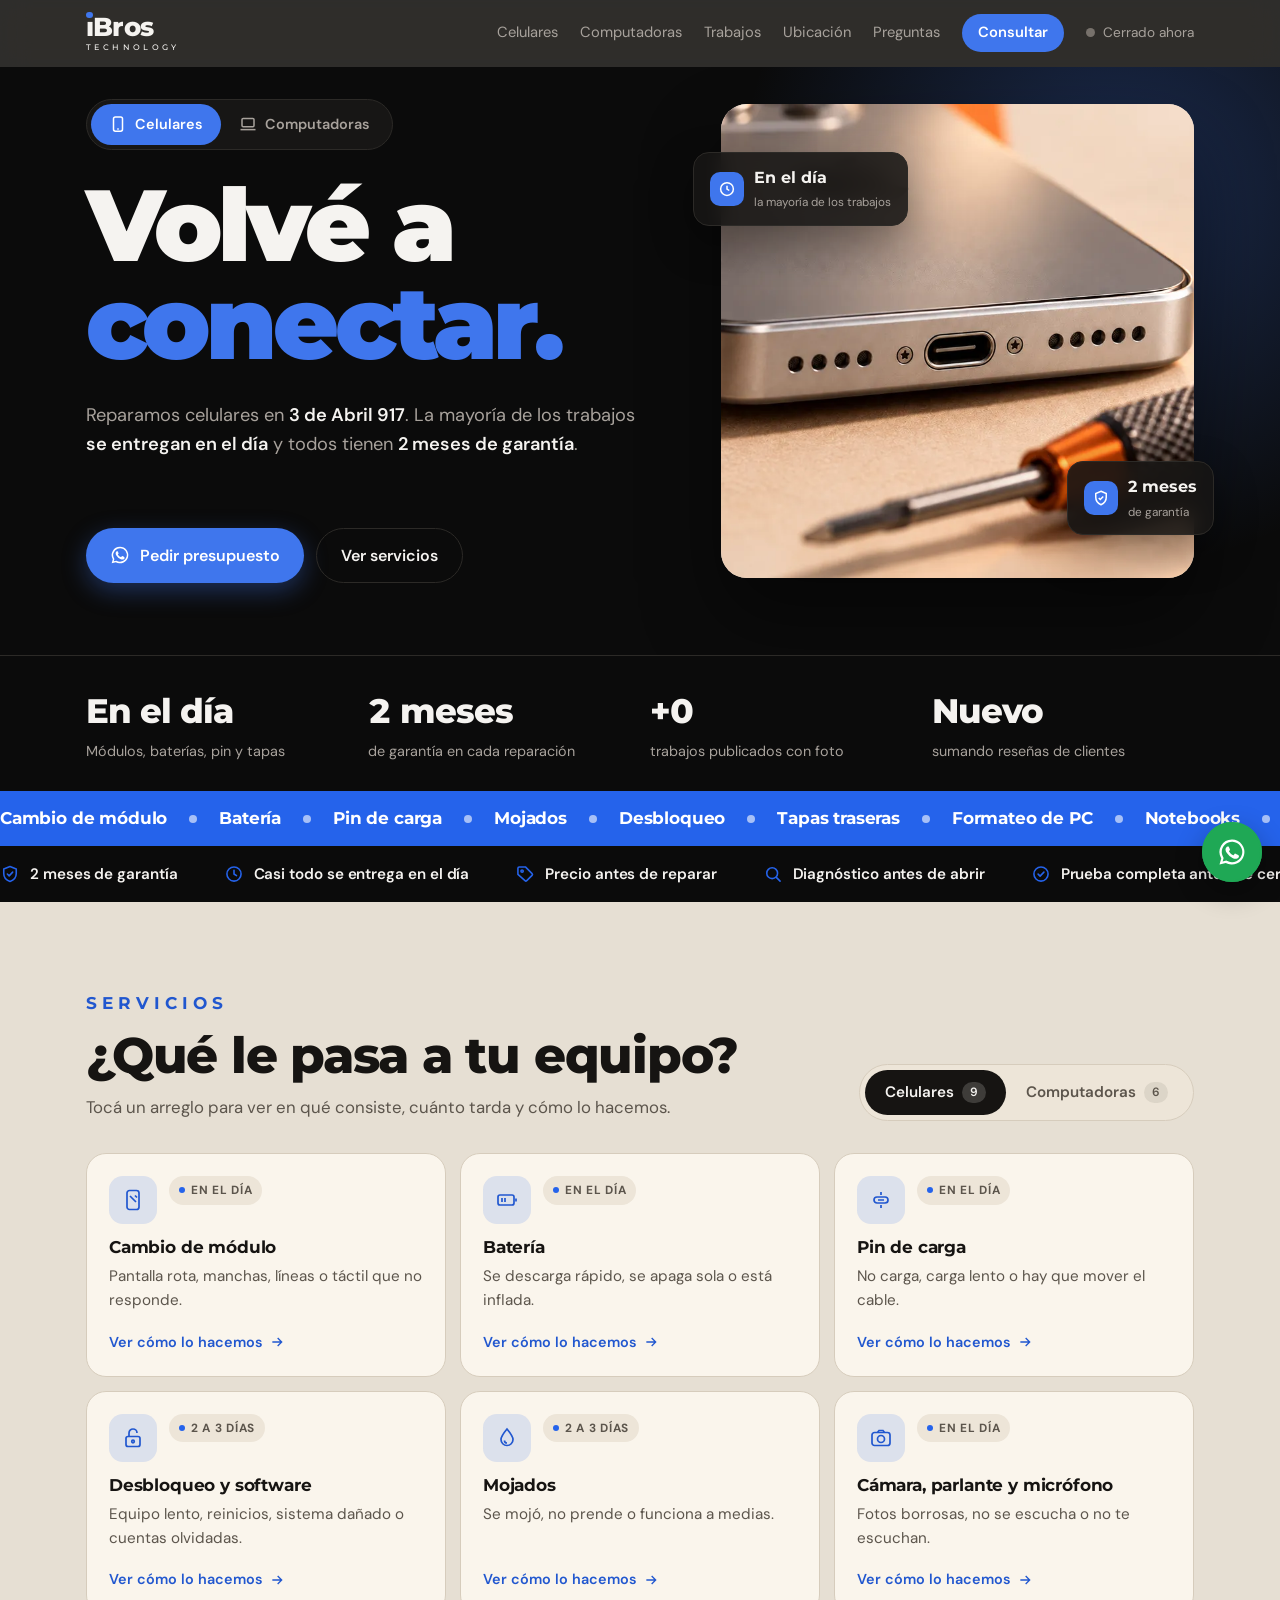
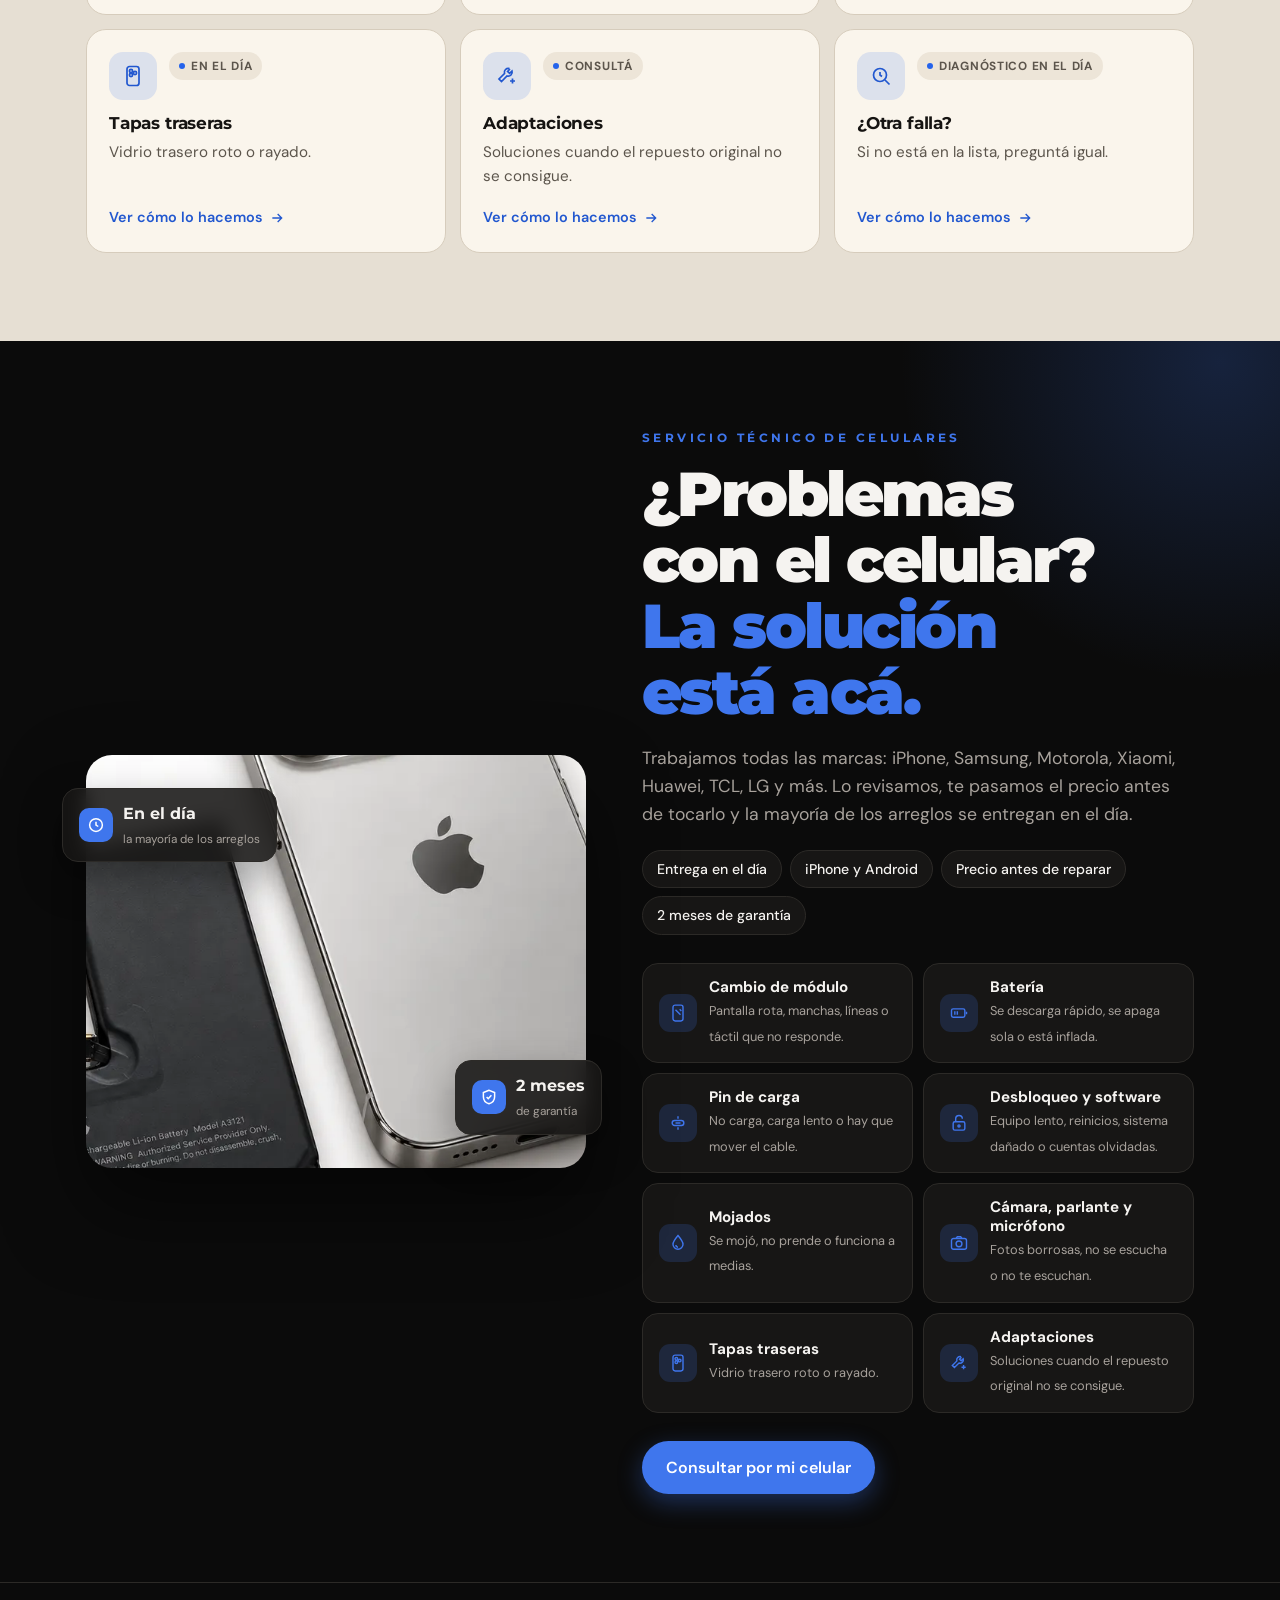
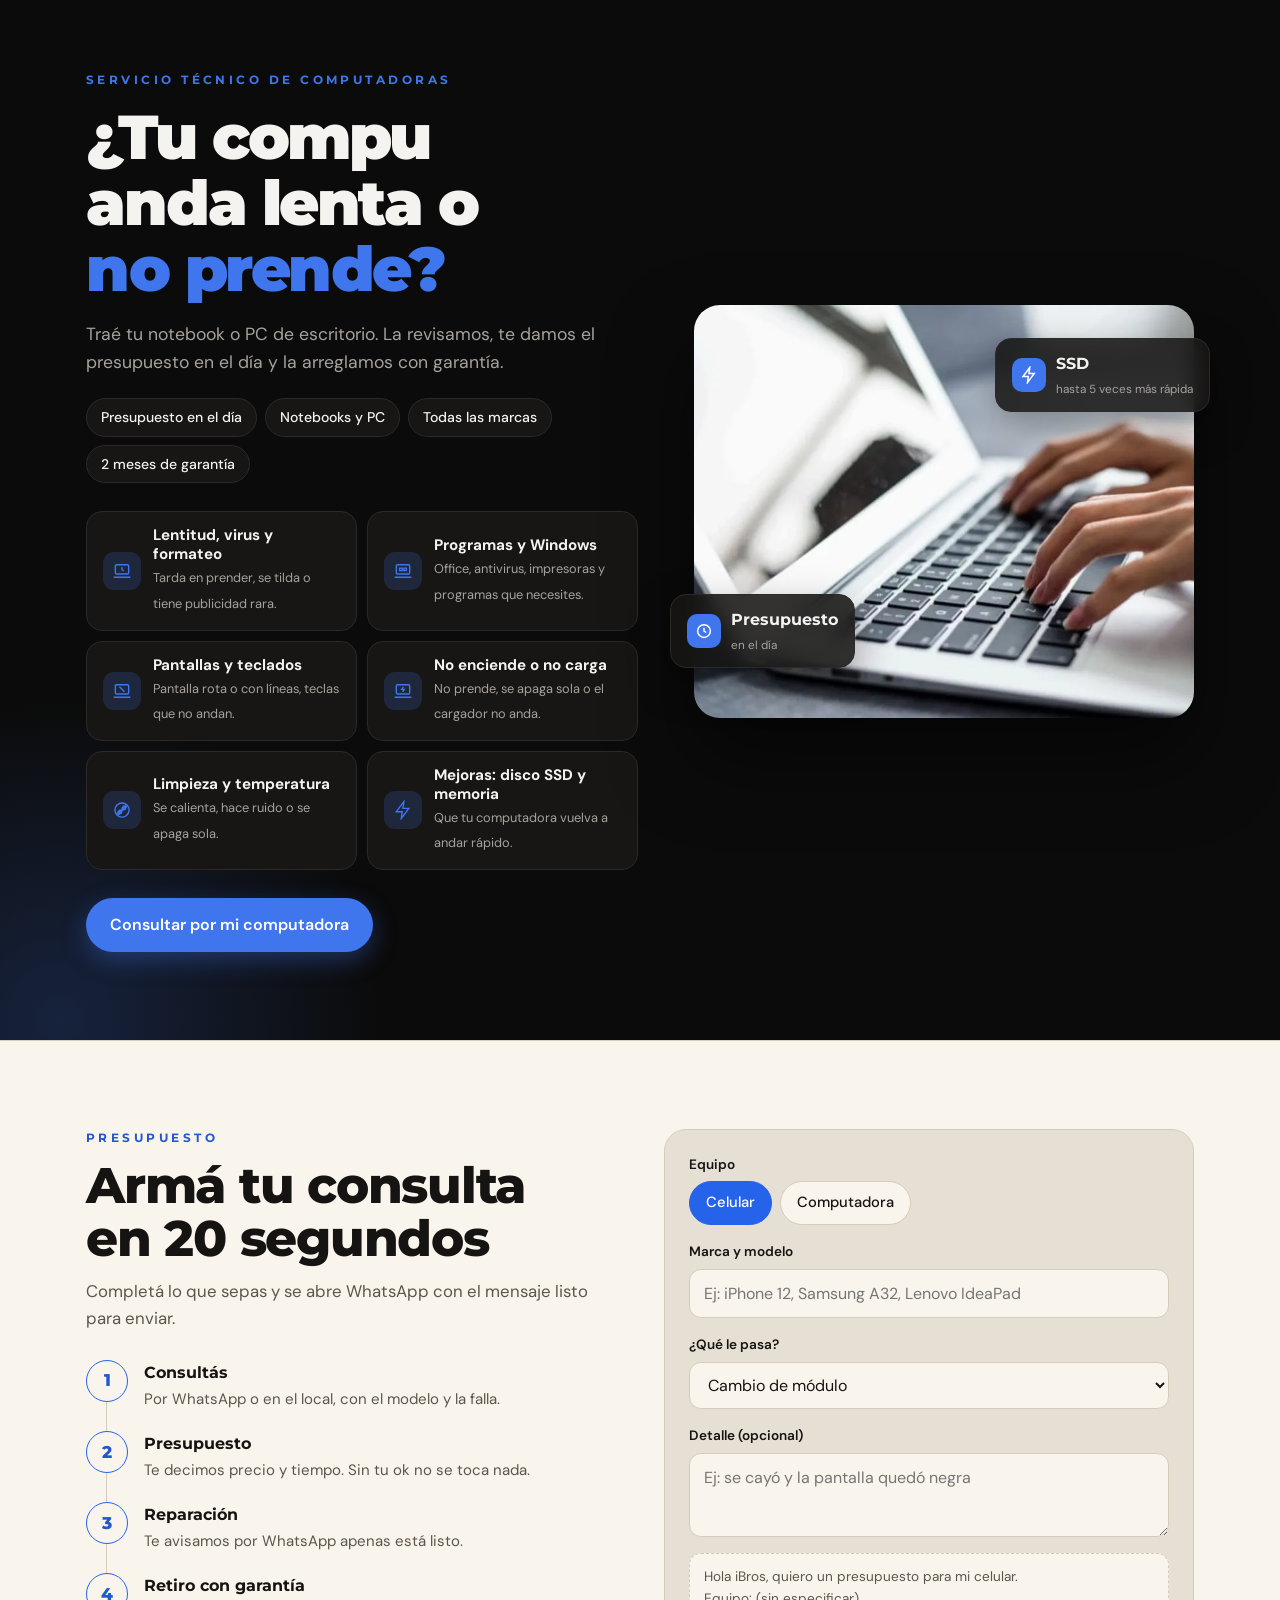
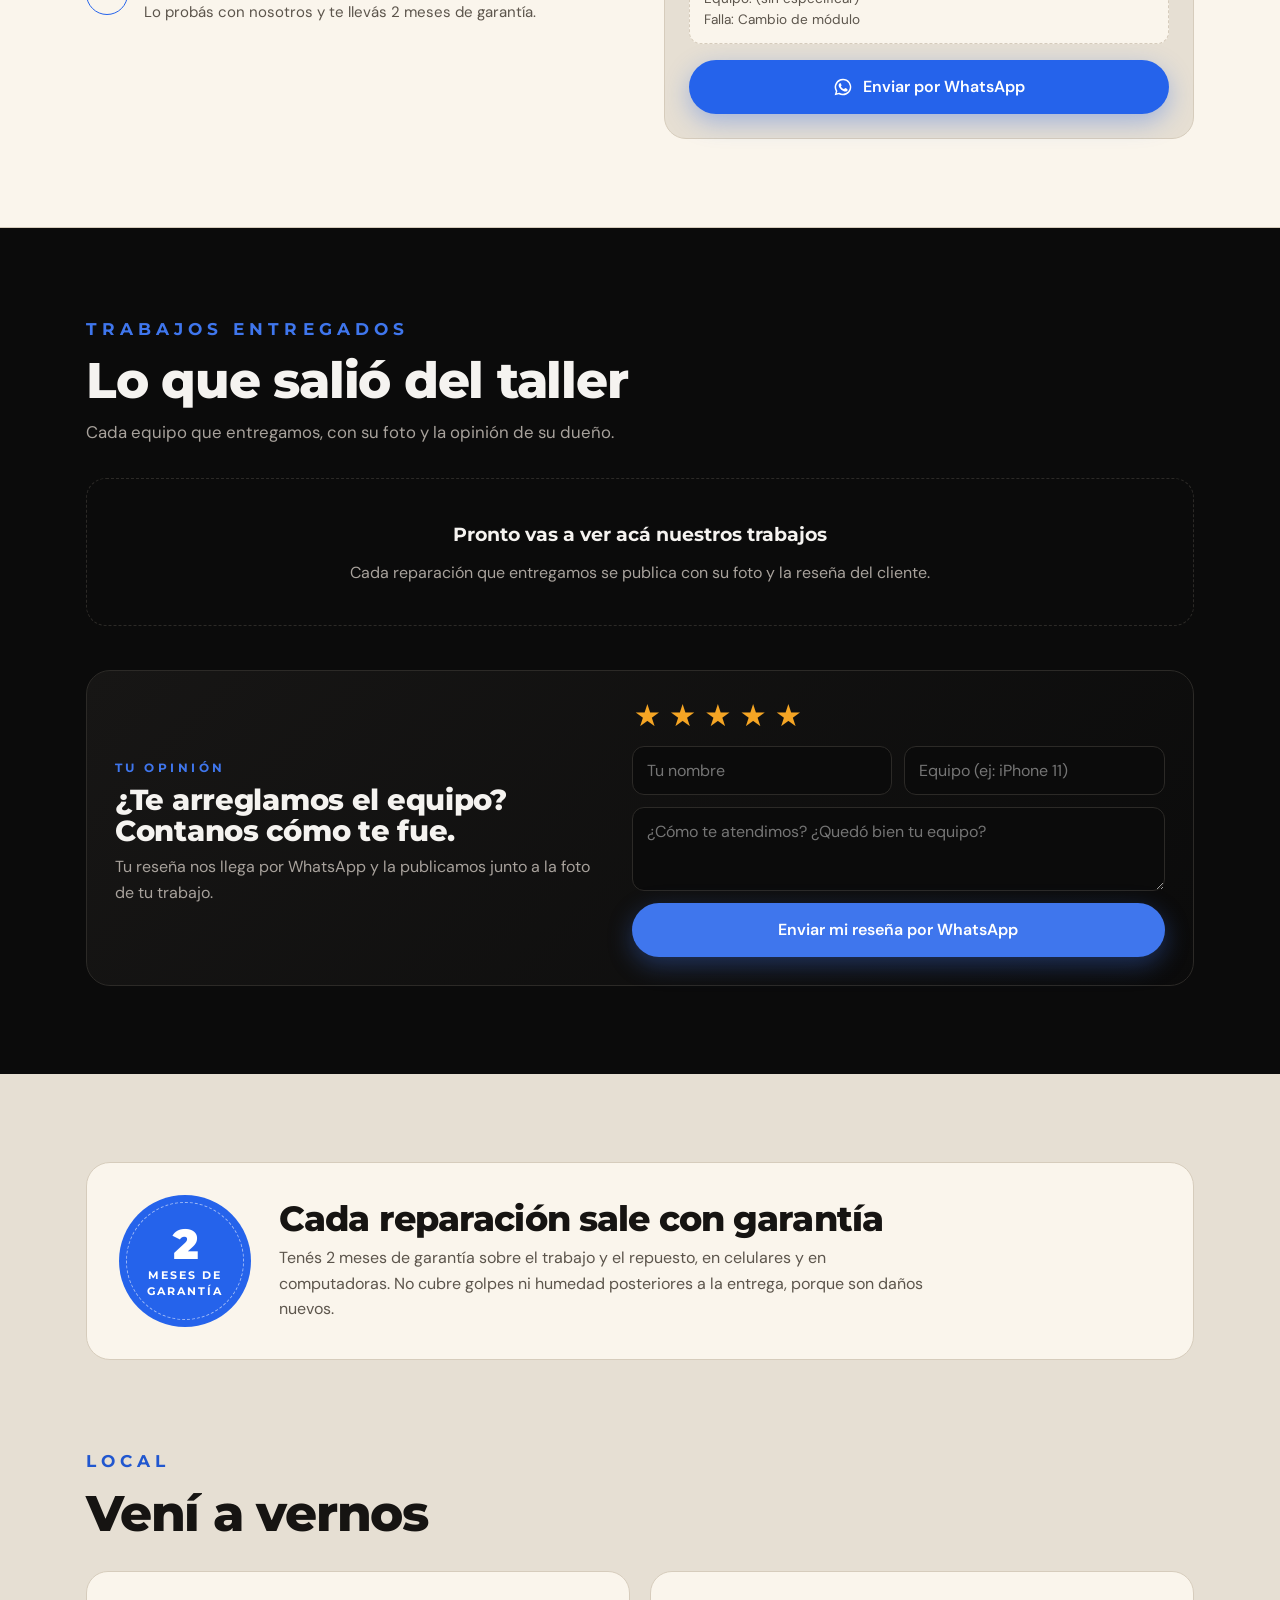
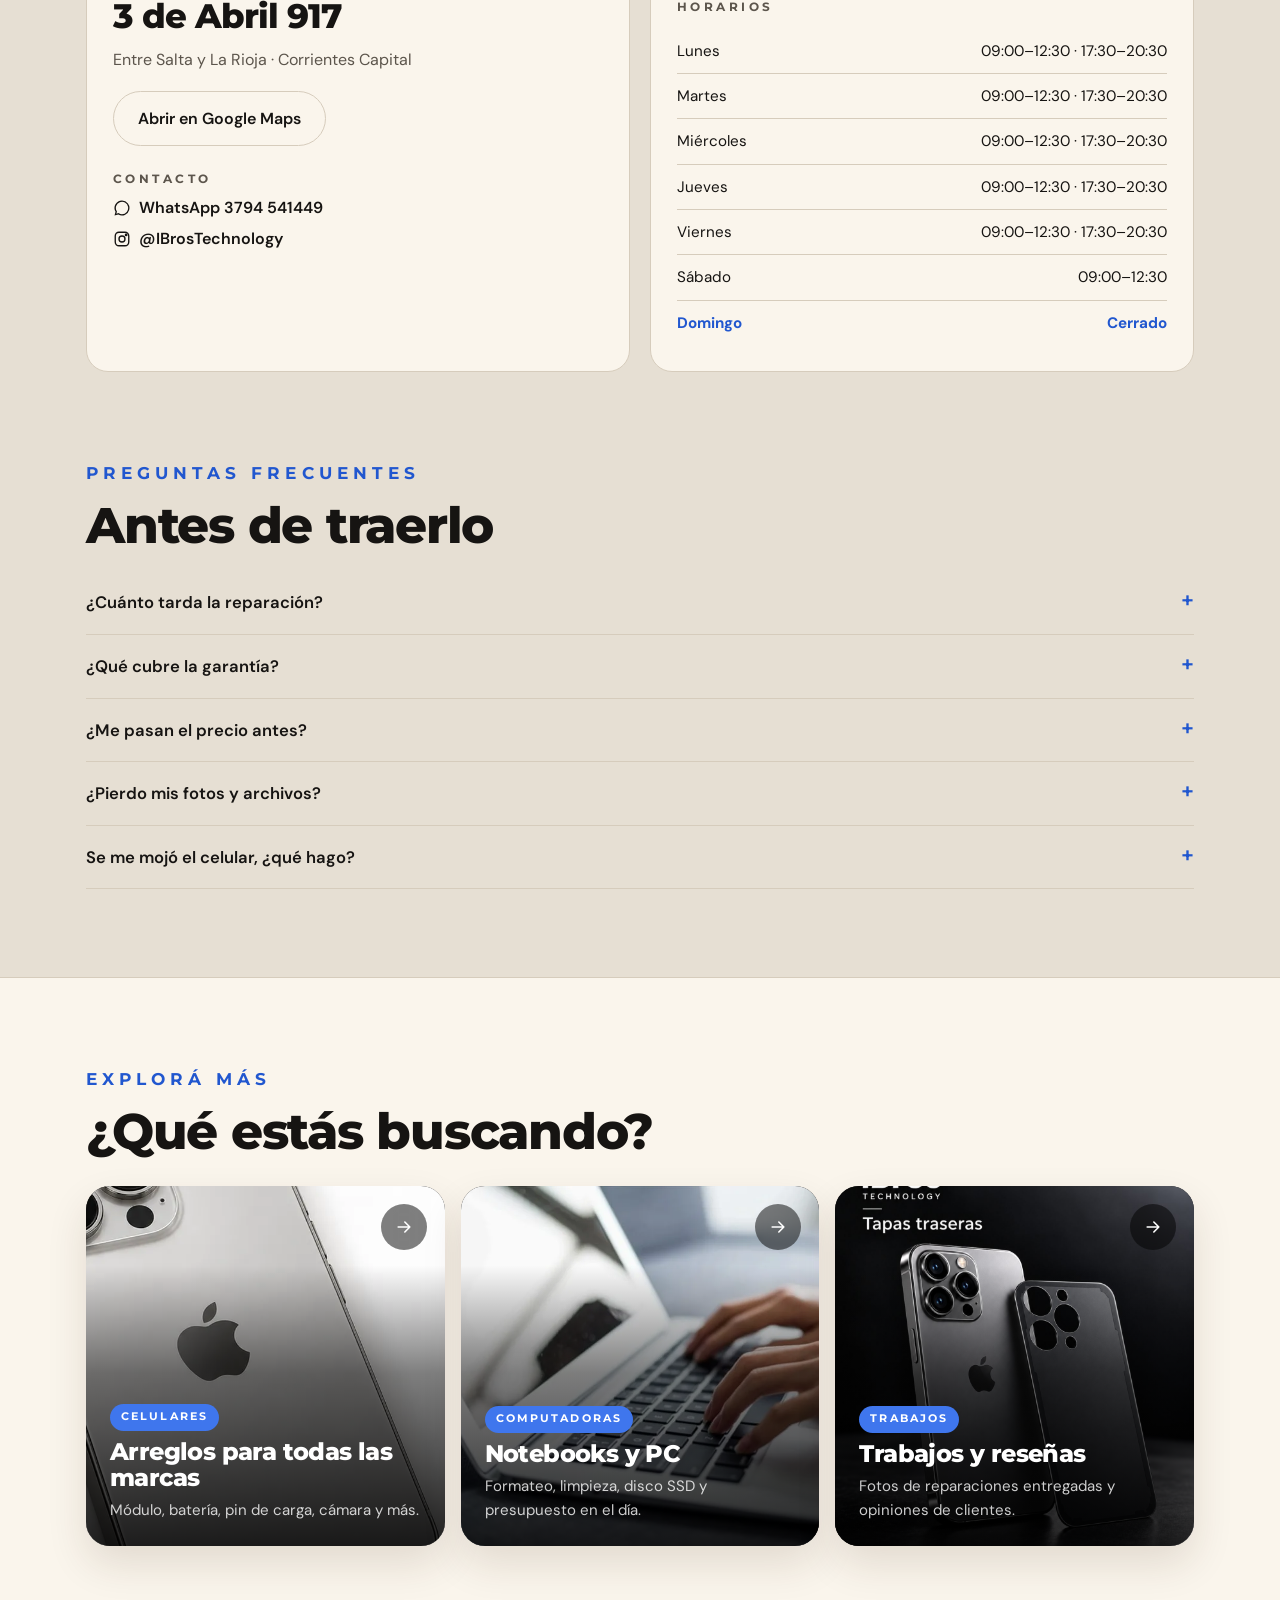
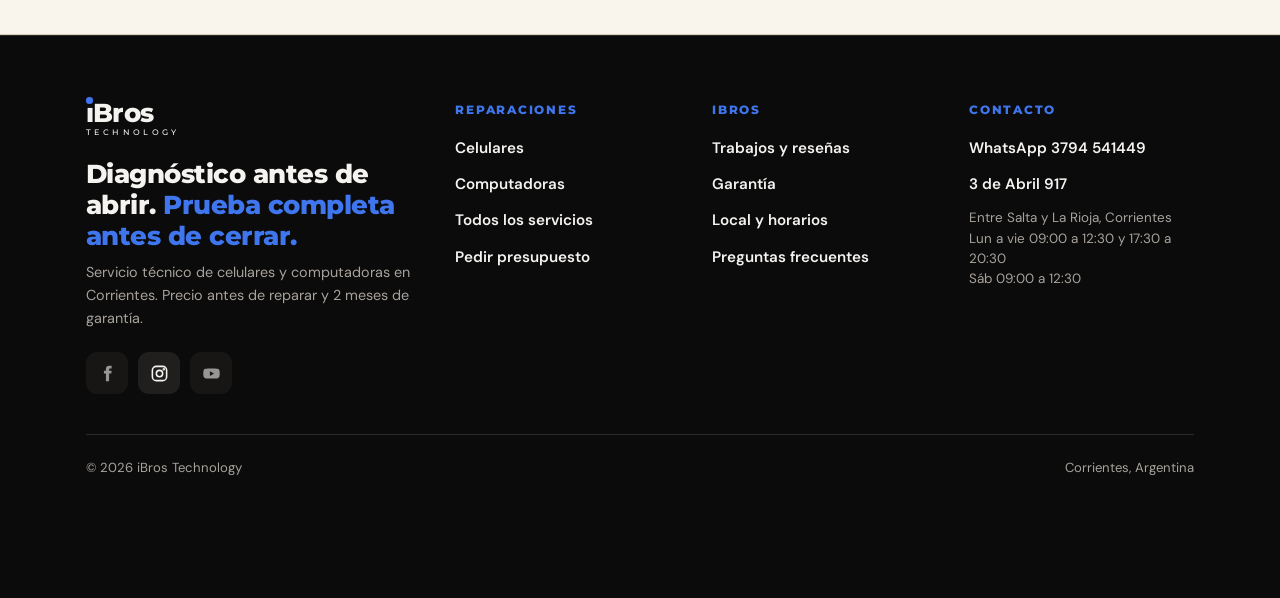
==== index.html @ 2afc8970 "Animaciones al hacer scroll: títulos palabra por palabra, fotos que se descubren y tarjetas en casca" ====
<!doctype html>
<html lang="es">
<head>
<meta charset="utf-8">
<meta name="color-scheme" content="only light">
<meta name="viewport" content="width=device-width, initial-scale=1, viewport-fit=cover">
<link rel="canonical" href="https://ibrostechnology.github.io/">
<link rel="icon" href="favicon.svg" type="image/svg+xml">
<meta property="og:type" content="website">
<meta property="og:locale" content="es_AR">
<meta property="og:title" content="iBros Technology · Servicio técnico en Corrientes">
<meta property="og:description" content="Celulares y computadoras. Reparaciones con 2 meses de garantía. 3 de Abril 917 · WhatsApp 3794 541449.">
<meta property="og:image" content="https://ibrostechnology.github.io/img/og.jpg">
<meta property="og:url" content="https://ibrostechnology.github.io/">
<meta name="twitter:card" content="summary_large_image">
<title>iBros Technology</title>
<script>(function(d){if(window.IntersectionObserver&&window.MutationObserver&&matchMedia("(prefers-reduced-motion: no-preference)").matches){d.classList.add("mv-on");setTimeout(function(){if(!window.__mvOk)d.classList.remove("mv-on")},2500)}})(document.documentElement)</script>
<meta name="description" content="iBros Technology: servicio técnico de celulares y computadoras en Corrientes. Módulos, baterías, pin de carga, mojados, formateo y más, con 2 meses de garantía.">
<meta name="theme-color" content="#0b0b0b">
<link rel="preconnect" href="https://fonts.googleapis.com">
<link rel="preconnect" href="https://fonts.gstatic.com" crossorigin>
<link rel="stylesheet" href="https://fonts.googleapis.com/css2?family=Montserrat:wght@500;600;700;800;900&family=DM+Sans:opsz,wght@9..40,400;9..40,500;9..40,600&display=swap">
<link rel="stylesheet" href="apariencia.css">
<style>
/* Layout: bandas negras de marca alternadas con secciones crema; servicios como botones que abren su ficha con el procedimiento, sección propia para computadoras, carrusel de trabajos con reseñas y WhatsApp siempre a mano */
:root{
  --bg:#e6dfd3; --surface:#faf5ec; --surface-2:#ede5d8; --ink:#161412; --muted:#5c554c; --line:#d6ccbc; --glow:38%;
  --accent:#ee6a1c; --accent-text:#b9500f; --accent-ink:#ffffff; --sand:#e6dccf;
  --band:#0b0b0b; --band-2:#171615; --band-3:#211f1d; --band-ink:#f5f3f0; --band-muted:#a8a29c; --band-line:#2c2a27;
  --wa:#1fa855; --star:#f5a524;
  --display:"Montserrat", "Segoe UI", system-ui, sans-serif;
  --body:"DM Sans", "Segoe UI", system-ui, sans-serif;
  --ease:cubic-bezier(.2,.7,.2,1);
}
:root[data-theme="dark"]{
  --bg:#121110; --surface:#1b1a18; --surface-2:#242220; --ink:#f1eeea; --muted:#aaa39c; --line:#302d2a; --glow:26%;
  --accent:#ff7a2e; --accent-text:#ff8f4d; --accent-ink:#1a0c02; --sand:#2a231c;
  --band:#070707; --band-2:#151413; --band-3:#1f1d1b; --band-line:#272523; color-scheme:dark}

*{box-sizing:border-box}
[hidden]{display:none!important}
html{scroll-behavior:smooth;scroll-padding-top:80px}
@media (max-width:900px){html{scroll-padding-top:118px}}
body{margin:0;background:var(--bg);color:var(--ink);font-family:var(--body);font-size:16px;line-height:1.6;overflow-x:hidden}
.wrap{max-width:1140px;margin:0 auto;padding-left:max(16px,env(safe-area-inset-left,0px));padding-right:max(16px,env(safe-area-inset-right,0px))}
h1,h2,h3{font-family:var(--display);text-wrap:balance;margin:0;line-height:1.06;letter-spacing:-.025em}
h2{font-size:clamp(1.9rem,4.4vw,3.1rem);font-weight:800}
h3{font-size:1.08rem;font-weight:700;letter-spacing:-.01em}
p{margin:0}
a{color:inherit}
img{display:block}
button{font:inherit;color:inherit}
:focus-visible{outline:3px solid var(--accent);outline-offset:3px}
.eyebrow{font-family:var(--display);font-weight:700;font-size:.72rem;letter-spacing:.3em;text-transform:uppercase;color:var(--muted)}
.eyebrow.or{color:var(--accent-text)}
.band .eyebrow.or{color:var(--accent)}

/* Barra de progreso */
.progress{position:fixed;left:0;right:0;top:0;height:3px;z-index:40;transform-origin:0 50%;transform:scaleX(0);background:var(--accent)}

/* Logo */
.logo{display:inline-flex;flex-direction:column;text-decoration:none;color:inherit;line-height:1}
.logo .w{font-family:var(--display);font-weight:800;font-size:1.6rem;letter-spacing:-.03em}
.logo .w i{font-style:normal;position:relative}
.logo .w i::before{content:"";position:absolute;left:50%;top:.02em;width:.26em;height:.26em;margin-left:-.13em;border-radius:50%;background:var(--accent)}
.logo .t{font-family:var(--display);font-weight:500;font-size:.48rem;letter-spacing:.44em;margin-top:4px}

/* Botones */
.btn{display:inline-flex;align-items:center;justify-content:center;gap:10px;padding:14px 24px;border-radius:999px;font-weight:600;text-decoration:none;font-size:1rem;border:0;cursor:pointer;font-family:var(--body);transition:translate .25s var(--ease),box-shadow .25s var(--ease),background .25s,border-color .25s,color .25s}
.btn svg{width:20px;height:20px;flex:none}
.btn-or{background:var(--accent);color:var(--accent-ink);box-shadow:0 8px 24px color-mix(in srgb,var(--accent) 35%,transparent)}
.btn-or:hover{translate:0 -2px;box-shadow:0 12px 30px color-mix(in srgb,var(--accent) 50%,transparent)}
.btn-ghost{border:1.5px solid var(--band-line);color:var(--band-ink)}
.btn-ghost:hover{border-color:var(--band-ink)}
.btn-line{border:1.5px solid var(--line);color:var(--ink);background:var(--surface)}
.btn-line:hover{border-color:var(--ink)}

/* Foco de luz que sigue al puntero */
.spot{position:relative;isolation:isolate}
.spot::before{content:"";position:absolute;inset:0;border-radius:inherit;z-index:-1;pointer-events:none;opacity:0;transition:opacity .3s;
  background:radial-gradient(360px circle at var(--x,50%) var(--y,50%),color-mix(in srgb,var(--accent) var(--glow),transparent),color-mix(in srgb,var(--accent) 6%,transparent) 55%,transparent 75%)}
.spot::after{content:"";position:absolute;inset:0;border-radius:inherit;padding:1.5px;pointer-events:none;opacity:0;transition:opacity .3s;
  background:radial-gradient(220px circle at var(--x,50%) var(--y,50%),var(--accent),transparent 70%);
  -webkit-mask:linear-gradient(#000 0 0) content-box,linear-gradient(#000 0 0);-webkit-mask-composite:xor;mask:linear-gradient(#000 0 0) content-box exclude,linear-gradient(#000 0 0)}
.spot:hover::before,.spot:hover::after,.spot.touch::before,.spot.touch::after{opacity:1}

/* Barra superior */
.bar{position:sticky;top:0;z-index:30;background:color-mix(in srgb,var(--band) 84%,transparent);backdrop-filter:blur(14px) saturate(1.4);-webkit-backdrop-filter:blur(14px) saturate(1.4);color:var(--band-ink);border-bottom:1px solid transparent;transition:border-color .3s;padding-top:env(safe-area-inset-top,0px)}
.bar.scrolled{border-bottom-color:var(--band-line)}
.bar .wrap{display:flex;align-items:center;justify-content:space-between;gap:16px;padding-block:14px}
.bar .wrap>.status{margin-left:6px}
.bar nav{display:flex;align-items:center;gap:22px;font-size:.92rem;margin-left:auto}
.bar nav a{text-decoration:none;color:var(--band-muted);transition:color .2s}
.bar nav a:hover,.bar nav a.on{color:var(--band-ink)}
.bar nav a.cta{display:inline-flex;align-items:center;padding:7px 16px;border-radius:99px;background:var(--accent);color:var(--accent-ink);font-weight:600;transition:filter .2s}
.bar nav a.cta:hover{color:var(--accent-ink);filter:brightness(1.08)}
.status{display:inline-flex;align-items:center;gap:8px;font-size:.85rem;color:var(--band-muted);white-space:nowrap}
.dot{width:9px;height:9px;border-radius:50%;background:#77716b;position:relative}
.dot.on{background:var(--wa)}
.dot.on::after{content:"";position:absolute;inset:-4px;border-radius:50%;border:2px solid var(--wa);animation:ping 2s var(--ease) infinite}
@keyframes ping{from{transform:scale(.6);opacity:.9}to{transform:scale(1.8);opacity:0}}

/* Inicio */
.band{background:var(--band);color:var(--band-ink)}
.band .eyebrow{color:var(--band-muted)}
.hero{position:relative;overflow:hidden}
.hero::before{content:"";position:absolute;width:760px;height:760px;right:-220px;top:-260px;border-radius:50%;background:radial-gradient(closest-side,color-mix(in srgb,var(--accent) 30%,transparent),transparent);pointer-events:none;transition:transform 1.2s var(--ease)}
.hero[data-mode="pc"]::before{transform:translate(-140px,120px)}
.hero .wrap{position:relative;display:grid;grid-template-columns:1.1fr .9fr;gap:56px;align-items:center;padding-block:32px 72px}
.switch{display:inline-flex;position:relative;padding:4px;border-radius:999px;background:var(--band-2);border:1px solid var(--band-line)}
.switch button{position:relative;z-index:1;border:0;background:none;cursor:pointer;padding:9px 18px;border-radius:999px;font-weight:600;font-size:.9rem;color:var(--band-muted);display:inline-flex;align-items:center;gap:8px;transition:color .3s}
.switch button svg{width:18px;height:18px}
.switch button[aria-pressed="true"]{color:var(--accent-ink)}
.switch .knob{position:absolute;top:4px;bottom:4px;left:4px;border-radius:999px;background:var(--accent);transition:left .45s var(--ease),width .45s var(--ease)}
.hero h1{font-size:clamp(3rem,8.2vw,6.3rem);font-weight:900;letter-spacing:-.045em;margin-top:26px;line-height:.98;min-height:2em}
.hero h1 .ln{display:block}
.hero h1 .ln:last-child{color:var(--accent)}
.hero .lead{margin-top:24px;font-size:1.14rem;color:var(--band-muted);max-width:44ch;min-height:5.4em}
.hero .lead b{color:var(--band-ink);font-weight:600}
.swap{transition:opacity .35s var(--ease),translate .35s var(--ease)}
.swap.out{opacity:0;translate:0 10px}
.ctas{display:flex;flex-wrap:wrap;gap:12px;margin-top:28px}
.visual{position:relative;perspective:1000px}
.visual .frame{position:relative;border-radius:26px;overflow:hidden;aspect-ratio:1/1;max-width:100%;background:var(--sand);transform:rotateX(var(--rx,0deg)) rotateY(var(--ry,0deg));transition:transform .5s var(--ease);box-shadow:0 40px 80px rgba(0,0,0,.45)}
.visual .frame img{position:absolute;inset:0;width:100%;height:100%;object-fit:cover;transition:opacity .7s var(--ease),scale 1.2s var(--ease)}
.visual .frame img.off{opacity:0;scale:1.06}
.pill{position:absolute;display:flex;align-items:center;gap:10px;padding:12px 16px;border-radius:16px;background:color-mix(in srgb,var(--band-2) 88%,transparent);backdrop-filter:blur(10px);-webkit-backdrop-filter:blur(10px);border:1px solid var(--band-line);color:var(--band-ink);font-size:.88rem;box-shadow:0 16px 40px rgba(0,0,0,.35);animation:float 6s ease-in-out infinite}
.pill b{display:block;font-family:var(--display);font-size:1rem}
.pill small{color:var(--band-muted)}
.pill .ic{width:34px;height:34px;border-radius:10px;display:grid;place-items:center;background:var(--accent);color:var(--accent-ink);flex:none}
.pill .ic svg{width:18px;height:18px}
.pill.p1{left:-28px;top:10%}
.pill.p2{right:-20px;bottom:9%;animation-delay:-3s}
@keyframes float{0%,100%{translate:0 0}50%{translate:0 -10px}}

.facts{border-top:1px solid var(--band-line)}
.facts .wrap{display:grid;grid-template-columns:repeat(4,minmax(0,1fr));gap:20px;padding-block:28px}
.fact{display:flex;flex-direction:column;gap:2px}
.fact b{font-family:var(--display);font-weight:800;font-size:clamp(1.5rem,3vw,2.1rem);letter-spacing:-.03em;font-variant-numeric:tabular-nums}
.fact span{color:var(--band-muted);font-size:.9rem}

@media (prefers-reduced-motion:no-preference){
  .ld{animation:rise .9s var(--ease) both;animation-delay:var(--d,0s)}
}
@keyframes rise{from{opacity:0;translate:0 26px}to{opacity:1;translate:0 0}}

/* Cinta */
.ticker{background:var(--accent);color:var(--accent-ink);overflow:hidden;white-space:nowrap;padding-block:14px;font-family:var(--display);font-weight:700;font-size:1.05rem;letter-spacing:-.01em}
.ticker .track{display:inline-flex;animation:slide 40s linear infinite}
.ticker span{display:inline-flex;align-items:center;gap:22px;padding-right:22px}
.ticker span::after{content:"";width:8px;height:8px;border-radius:50%;background:currentColor;opacity:.6}
.ticker:hover .track{animation-play-state:paused}
@keyframes slide{to{transform:translateX(-50%)}}

/* Franja de confianza (corre al revés que la cinta naranja) */
.trust{background:var(--band);color:var(--band-ink);overflow:hidden;white-space:nowrap}
.trust ul{list-style:none;margin:0;padding:16px 0;display:flex;width:max-content}
.trust.go ul{animation:slideBack var(--dur,50s) linear infinite}
.trust li{display:inline-flex;align-items:center;gap:10px;padding-right:46px;font-weight:600;font-size:.95rem;letter-spacing:-.005em}
.trust svg{width:20px;height:20px;flex:none;color:var(--accent)}
.trust:hover ul{animation-play-state:paused}
@keyframes slideBack{from{transform:translateX(-50%)}to{transform:none}}

/* Explorá más */
.xp{display:grid;grid-template-columns:repeat(3,minmax(0,1fr));gap:16px}
.xp-card{position:relative;isolation:isolate;overflow:hidden;display:flex;flex-direction:column;justify-content:flex-end;min-height:360px;padding:24px;border-radius:24px;background:var(--band);color:#fff;text-decoration:none;box-shadow:0 18px 40px rgba(60,30,5,.12);transition:translate .35s var(--ease),box-shadow .35s var(--ease)}
.xp-card img{position:absolute;inset:0;z-index:-2;width:100%;height:100%;object-fit:cover;transition:scale .8s var(--ease)}
.xp-card::before{content:"";position:absolute;inset:0;z-index:-1;background:linear-gradient(180deg,rgba(0,0,0,0) 22%,rgba(0,0,0,.5) 52%,rgba(0,0,0,.86) 100%)}
.xp-card:hover{translate:0 -4px;box-shadow:0 26px 56px rgba(60,30,5,.22)}
.xp-card:hover img{scale:1.06}
.xp-k{align-self:flex-start;padding:5px 11px;border-radius:99px;background:var(--accent);color:var(--accent-ink);font-family:var(--display);font-weight:700;font-size:.66rem;letter-spacing:.2em;text-transform:uppercase}
.xp-card b{font-family:var(--display);font-weight:800;font-size:1.5rem;letter-spacing:-.025em;line-height:1.1;margin-top:8px}
.xp-card p{color:rgba(255,255,255,.8);font-size:.94rem;margin-top:6px}
.xp-go{position:absolute;top:18px;right:18px;width:46px;height:46px;border-radius:50%;display:grid;place-items:center;background:rgba(0,0,0,.5);backdrop-filter:blur(8px);-webkit-backdrop-filter:blur(8px);color:#fff;transition:background .3s,rotate .35s var(--ease)}
.xp-go svg{width:20px;height:20px}
.xp-card:hover .xp-go{background:var(--accent);rotate:-45deg}

/* Movimiento al hacer scroll: lo prende el script "mv" (sin JS o con "reducir movimiento" todo se ve quieto) */
:root{--mv-ease:cubic-bezier(.16,1,.3,1)}
.reveal>:nth-child(2){--ri:1}.reveal>:nth-child(3){--ri:2}.reveal>:nth-child(4){--ri:3}.reveal>:nth-child(5){--ri:4}.reveal>:nth-child(6){--ri:5}.reveal>:nth-child(7){--ri:6}.reveal>:nth-child(8){--ri:7}.reveal>:nth-child(9){--ri:8}
.mv-on .reveal:not(.pcvis,.spot,.xp-card):not(.in)>:not(.mv-each),.mv-on .reveal:is(.spot,.xp-card):not(.in),.mv-on .mv-up:not(.in),.mv-on .pcvis.reveal:not(.in) .frame{opacity:0}
.mv-on .reveal:not(.pcvis,.spot,.xp-card).in>:not(.mv-each,.mv-words){animation:mvText 1s var(--mv-ease) backwards;animation-delay:calc(var(--rd,0s) + var(--ri,0) * 90ms)}
.mv-on .reveal:is(.spot,.xp-card).in,.mv-on .pcvis.reveal.in .frame{animation:mvCard 1.2s var(--mv-ease) var(--rd,0s) backwards}
.mv-on .mv-up.in{animation:mvRise 1s var(--mv-ease) var(--rd,0s) backwards}
/* Títulos: cada palabra sube desde atrás de una máscara */
.mv-on .mvm{display:inline-block;overflow:hidden;vertical-align:top;padding:.1em .05em .18em;margin:-.1em -.05em -.18em}
.mv-on .mvi{display:inline-block;transform-origin:0 100%}
.mv-on .mv-words:not(.in) .mvi{translate:0 118%}
.mv-on .mv-words.in .mvi{animation:mvWord 1.25s var(--mv-ease) backwards;animation-delay:calc(var(--rd,0s) + var(--ri,0) * 90ms + var(--wi,0) * 55ms)}
/* Fotos: se descubren de abajo hacia arriba y se acomodan; después acompañan el scroll */
.mv-on .pcvis .frame img{scale:1.1;translate:0 var(--py,0%)}
.mv-on .pcvis.reveal.in .frame img{animation:mvPhoto 1.6s var(--mv-ease) calc(var(--rd,0s) + .1s) backwards}
.mv-on .pcvis.reveal .pill{transition:opacity .9s var(--mv-ease),scale .9s var(--mv-ease);transition-delay:calc(var(--rd,0s) + .7s)}
.mv-on .pcvis.reveal .pill.p2{transition-delay:calc(var(--rd,0s) + .85s)}
.mv-on .pcvis.reveal:not(.in) .pill{opacity:0;scale:.82}
.mv-on .xp-card.reveal.in img{animation:mvZoom 1.8s var(--mv-ease) var(--rd,0s) backwards}
@keyframes mvText{from{opacity:0;translate:0 26px;filter:blur(6px)}}
@keyframes mvRise{from{opacity:0;translate:0 34px}}
@keyframes mvCard{from{opacity:0;translate:0 48px;scale:.97}}
@keyframes mvWord{from{translate:0 118%;rotate:6deg}}
@keyframes mvPhoto{from{clip-path:inset(100% 0 0 0);scale:1.35}to{clip-path:inset(0 0 0 0)}}
@keyframes mvZoom{from{scale:1.25}}

section{padding-block:88px}
.head{display:flex;flex-direction:column;gap:12px;max-width:62ch}
.head p{color:var(--muted);font-size:1.05rem}
.band .head p{color:var(--band-muted)}
.head-row{display:flex;flex-wrap:wrap;align-items:flex-end;justify-content:space-between;gap:20px;margin-bottom:32px}

/* Pestañas */
.tabs{display:inline-flex;position:relative;padding:5px;border-radius:999px;background:var(--surface-2);border:1px solid var(--line)}
.tabs button{position:relative;z-index:1;border:0;background:none;cursor:pointer;padding:10px 20px;border-radius:999px;font-weight:600;font-size:.95rem;color:var(--muted);display:inline-flex;align-items:center;gap:8px;transition:color .3s}
.tabs button small{font-size:.75rem;padding:1px 8px;border-radius:99px;background:color-mix(in srgb,var(--ink) 8%,transparent)}
.tabs button[aria-selected="true"]{color:var(--band-ink)}
.tabs button[aria-selected="true"] small{background:color-mix(in srgb,var(--band-ink) 18%,transparent)}
.tabs .knob{position:absolute;top:5px;bottom:5px;left:5px;border-radius:999px;background:var(--ink);transition:left .45s var(--ease),width .45s var(--ease)}

/* Servicios */
.svcs{display:grid;grid-template-columns:repeat(3,minmax(0,1fr));gap:14px}
.svc{text-align:left;cursor:pointer;background:var(--surface);border:1px solid var(--line);border-radius:20px;padding:22px;display:flex;flex-direction:column;gap:8px;transition:translate .35s var(--ease),box-shadow .35s var(--ease)}
.svc:hover{translate:0 -4px;box-shadow:0 22px 48px rgba(120,60,10,.16)}
.svc .top{display:flex;align-items:flex-start;justify-content:space-between;gap:12px}
.svc .ic{width:48px;height:48px;border-radius:14px;display:grid;place-items:center;background:color-mix(in srgb,var(--accent) 14%,transparent);color:var(--accent-text);transition:transform .35s var(--ease),background .35s,color .35s}
.svc .ic svg{width:24px;height:24px}
.svc:hover .ic{transform:rotate(-8deg) scale(1.06);background:var(--accent);color:var(--accent-ink)}
.time{display:inline-flex;align-items:center;gap:6px;font-size:.74rem;font-weight:700;letter-spacing:.06em;text-transform:uppercase;padding:5px 10px;border-radius:99px;background:var(--surface-2);color:var(--muted);white-space:nowrap}
.time::before{content:"";width:6px;height:6px;border-radius:50%;background:var(--accent)}
.svc h3{margin-top:6px}
.svc p{color:var(--muted);font-size:.95rem}
.svc .more{margin-top:auto;padding-top:10px;font-weight:600;font-size:.9rem;color:var(--accent-text);display:inline-flex;align-items:center;gap:6px}
.svc .more svg{width:16px;height:16px;transition:translate .3s var(--ease)}
.svc:hover .more svg{translate:4px 0}
.grid-in{animation:gridIn .5s var(--ease) both}
@keyframes gridIn{from{opacity:0;translate:0 14px}to{opacity:1;translate:0 0}}

/* Computadoras */
.pc{position:relative;overflow:hidden}
.pc::before{content:"";position:absolute;width:640px;height:640px;left:-260px;bottom:-300px;border-radius:50%;background:radial-gradient(closest-side,color-mix(in srgb,var(--accent) 22%,transparent),transparent);pointer-events:none}
.pc .wrap{position:relative;display:grid;grid-template-columns:1.05fr .95fr;gap:56px;align-items:center}
.pc h2{font-size:clamp(2.2rem,5.4vw,3.9rem);font-weight:900;letter-spacing:-.04em}
.pc h2 em{font-style:normal;color:var(--accent)}
.badges{display:flex;flex-wrap:wrap;gap:8px;margin-top:22px}
.badges span{padding:7px 14px;border-radius:99px;border:1px solid var(--band-line);background:var(--band-2);font-size:.88rem;font-weight:500}
.pclist{display:grid;grid-template-columns:1fr 1fr;gap:10px;margin-top:28px}
.pcbtn{display:flex;align-items:center;gap:12px;text-align:left;cursor:pointer;padding:14px 16px;border-radius:16px;border:1px solid var(--band-line);background:var(--band-2);color:var(--band-ink);transition:translate .3s var(--ease)}
.pcbtn:hover{translate:0 -3px}
.pcbtn .ic{width:38px;height:38px;border-radius:11px;flex:none;display:grid;place-items:center;background:color-mix(in srgb,var(--accent) 18%,transparent);color:var(--accent)}
.pcbtn .ic svg{width:20px;height:20px}
.pcbtn b{display:block;font-size:.95rem;line-height:1.25}
.pcbtn small{color:var(--band-muted);font-size:.8rem}
.pcvis{position:relative}
.pcvis .frame{border-radius:26px;overflow:hidden;aspect-ratio:4/3.3;max-width:100%;background:var(--band-2);box-shadow:0 40px 80px rgba(0,0,0,.5)}
.pcvis .frame img{width:100%;height:100%;object-fit:cover}
.pcvis .pill.p1{left:-24px;top:auto;bottom:12%}
.pcvis .pill.p2{right:-16px;top:8%;bottom:auto}
.cel .wrap{grid-template-columns:.95fr 1.05fr}
.cel .pcvis{order:-1}
.cel .pcvis .pill.p1{top:8%;bottom:auto}
.cel .pcvis .pill.p2{top:auto;bottom:8%}
.cel::before{left:auto;right:-260px;bottom:auto;top:-300px}
.cel+.pc{border-top:1px solid var(--band-line)}

/* Trabajos */
.rating{display:flex;align-items:center;gap:14px;padding:14px 18px;border-radius:16px;background:var(--band-2);border:1px solid var(--band-line)}
.rating b{font-family:var(--display);font-weight:800;font-size:2rem;letter-spacing:-.03em;line-height:1}
.rating small{display:block;color:var(--band-muted);font-size:.82rem}
.stars{color:var(--star);letter-spacing:2px;font-size:1rem}
.stars .off{color:var(--band-line)}
.filters{display:flex;gap:8px;overflow-x:auto;padding-bottom:6px;margin-bottom:22px;scrollbar-width:none}
.filters::-webkit-scrollbar{display:none}
.filters button{flex:none;border:1.5px solid var(--band-line);background:transparent;color:var(--band-muted);border-radius:999px;padding:8px 16px;cursor:pointer;font-weight:500;font-size:.9rem;transition:all .2s}
.filters button:hover{color:var(--band-ink);border-color:var(--band-muted)}
.filters button[aria-pressed="true"]{background:var(--band-ink);color:var(--band);border-color:var(--band-ink)}
.rail{display:grid;grid-auto-flow:column;grid-auto-columns:minmax(280px,340px);gap:16px;overflow-x:auto;scroll-snap-type:x mandatory;padding-bottom:14px;scrollbar-width:thin;scrollbar-color:var(--band-line) transparent}
.job{scroll-snap-align:start;background:var(--band-2);border:1px solid var(--band-line);border-radius:20px;overflow:hidden;display:flex;flex-direction:column;transition:translate .35s var(--ease)}
.job:hover{translate:0 -4px}
.job-img{position:relative;display:block;width:100%;aspect-ratio:4/3;border:0;padding:0;cursor:zoom-in;background:var(--band);overflow:hidden}
.job-img img{width:100%;height:100%;object-fit:cover;transition:scale .6s var(--ease)}
.job:hover .job-img img{scale:1.05}
.job-img .n{position:absolute;right:10px;bottom:10px;background:rgba(0,0,0,.6);color:#fff;font-size:.75rem;padding:3px 9px;border-radius:99px}
.job-img .ex{position:absolute;left:10px;top:10px;background:var(--star);color:#1d1400;font-size:.7rem;font-weight:700;letter-spacing:.08em;text-transform:uppercase;padding:3px 9px;border-radius:99px}
.job-body{padding:18px;display:flex;flex-direction:column;gap:8px;flex:1}
.job-meta{display:flex;align-items:center;justify-content:space-between;gap:10px;font-size:.8rem;color:var(--band-muted)}
.chip{display:inline-block;padding:3px 10px;border-radius:99px;background:color-mix(in srgb,var(--accent) 18%,transparent);color:var(--accent);font-weight:600;font-size:.76rem}
.job-desc{color:var(--band-muted);font-size:.93rem}
.job blockquote{margin:auto 0 0;padding-top:12px;border-top:1px dashed var(--band-line);font-size:.95rem}
.job blockquote p::before{content:"“"}
.job blockquote p::after{content:"”"}
.job blockquote footer{margin-top:6px;display:flex;align-items:center;gap:8px;font-size:.82rem;color:var(--band-muted)}
.empty{border:1.5px dashed var(--band-line);border-radius:20px;padding:40px 24px;text-align:center;color:var(--band-muted);display:flex;flex-direction:column;align-items:center;gap:10px}
.empty b{color:var(--band-ink);font-family:var(--display);font-size:1.2rem}
.rail-row{display:flex;align-items:center;justify-content:space-between;gap:16px;margin-top:14px}
.rail-nav{display:flex;gap:8px}
.rail-nav button{width:44px;height:44px;border-radius:50%;border:1.5px solid var(--band-line);background:transparent;cursor:pointer;display:grid;place-items:center;transition:border-color .2s}
.rail-nav button:hover{border-color:var(--band-ink)}
.rail-nav svg{width:18px;height:18px}
.review{margin-top:44px;display:grid;grid-template-columns:1fr 1.1fr;gap:32px;align-items:center;padding:28px;border-radius:24px;background:linear-gradient(135deg,var(--band-2),var(--band));border:1px solid var(--band-line)}
.review h3{font-size:clamp(1.3rem,2.6vw,1.8rem);font-weight:800}
.review p{color:var(--band-muted);margin-top:8px}
.rv-form{display:flex;flex-direction:column;gap:12px}
.rv-stars{display:flex;gap:4px}
.rv-stars button{border:0;background:none;cursor:pointer;font-size:1.9rem;line-height:1;color:var(--band-line);padding:2px;transition:scale .15s,color .15s}
.rv-stars button.on{color:var(--star)}
.rv-stars button:hover{scale:1.15}
.band input[type=text],.band textarea{background:var(--band);border-color:var(--band-line);color:var(--band-ink)}

/* Formularios */
input[type=text],select,textarea{font:inherit;color:var(--ink);background:var(--bg);border:1.5px solid var(--line);border-radius:12px;padding:11px 14px;width:100%;transition:border-color .2s}
input[type=text]:focus,select:focus,textarea:focus{border-color:var(--accent);outline:none}
textarea{resize:vertical;min-height:84px}
.row2{display:grid;grid-template-columns:1fr 1fr;gap:12px}

/* Presupuesto */
.alt{background:var(--surface);border-block:1px solid var(--line)}
.quote{display:grid;grid-template-columns:1fr 1fr;gap:48px;align-items:start}
.form{background:var(--bg);border:1px solid var(--line);border-radius:22px;padding:24px;display:flex;flex-direction:column;gap:16px}
.field{display:flex;flex-direction:column;gap:6px}
.field>label,.field>.lbl{font-size:.85rem;font-weight:600}
.seg{display:flex;gap:8px;flex-wrap:wrap}
.seg input{position:absolute;opacity:0;pointer-events:none}
.seg label{padding:9px 16px;border:1.5px solid var(--line);border-radius:999px;cursor:pointer;font-weight:500;font-size:.92rem;background:var(--surface);transition:all .2s}
.seg input:checked+label{border-color:var(--accent);background:var(--accent);color:var(--accent-ink)}
.seg input:focus-visible+label{outline:3px solid var(--accent);outline-offset:2px}
.form input[type=text],.form select,.form textarea{background:var(--surface)}
.preview{font-size:.85rem;color:var(--muted);background:var(--surface);border:1px dashed var(--line);border-radius:12px;padding:12px 14px;white-space:pre-wrap}
.steps{list-style:none;margin:28px 0 0;padding:0;display:flex;flex-direction:column;gap:20px;counter-reset:s}
.steps li{counter-increment:s;display:grid;grid-template-columns:44px 1fr;gap:14px;position:relative}
.steps li::before{content:counter(s);font-family:var(--display);font-weight:800;font-size:1.05rem;width:40px;height:40px;border-radius:50%;display:grid;place-items:center;border:1.5px solid var(--accent);color:var(--accent-text);background:var(--surface);position:relative;z-index:1}
.steps li:not(:last-child)::after{content:"";position:absolute;left:19.5px;top:42px;bottom:-20px;width:1.5px;background:var(--line)}
.steps b{display:block;font-family:var(--display);font-size:1rem}
.steps span{color:var(--muted);font-size:.94rem}

/* Garantía */
.warranty{display:grid;grid-template-columns:auto 1fr;gap:28px;align-items:center;padding:32px;border-radius:24px;background:var(--surface);border:1px solid var(--line)}
.seal{width:132px;height:132px;border-radius:50%;display:grid;place-items:center;text-align:center;background:var(--accent);color:var(--accent-ink);font-family:var(--display);line-height:1;position:relative}
.seal::before{content:"";position:absolute;inset:7px;border-radius:50%;border:1.5px dashed color-mix(in srgb,var(--accent-ink) 55%,transparent)}
@media (prefers-reduced-motion:no-preference){.seal::before{animation:spin 24s linear infinite}}
@keyframes spin{to{transform:rotate(360deg)}}
.seal b{display:block;font-size:2.6rem;font-weight:900;letter-spacing:-.04em}
.seal small{font-size:.7rem;font-weight:700;letter-spacing:.18em;text-transform:uppercase}
.warranty p{color:var(--muted);margin-top:8px;max-width:60ch}

/* Local */
.local{display:grid;grid-template-columns:1fr 1fr;gap:20px}
.card{background:var(--surface);border:1px solid var(--line);border-radius:22px;padding:26px;display:flex;flex-direction:column;gap:12px}
.addr{font-family:var(--display);font-size:clamp(1.6rem,3vw,2.1rem);font-weight:800;letter-spacing:-.03em;line-height:1.1}
table{width:100%;border-collapse:collapse;font-size:.95rem}
td{padding:10px 0;border-bottom:1px solid var(--line)}
tr:last-child td{border-bottom:0}
td:last-child{text-align:right;font-variant-numeric:tabular-nums}
tr.today td{font-weight:700;color:var(--accent-text)}
.contact{display:flex;flex-direction:column;gap:6px}
.contact a{text-decoration:none;font-weight:600;display:inline-flex;align-items:center;gap:8px}
.contact a:hover{color:var(--accent-text)}
.contact svg{width:18px;height:18px}
details{border-bottom:1px solid var(--line);padding:18px 0}
summary{cursor:pointer;font-weight:600;font-size:1.04rem;list-style:none;display:flex;justify-content:space-between;gap:16px}
summary::-webkit-details-marker{display:none}
summary::after{content:"+";font-family:var(--display);font-size:1.4rem;line-height:1;color:var(--accent-text);transition:rotate .3s var(--ease)}
details[open] summary::after{rotate:45deg}
details p{margin-top:10px;color:var(--muted);max-width:65ch}

footer.site{border-top:1px solid var(--band-line)}
footer.site .wrap{padding-block:64px 120px;display:grid;grid-template-columns:1.5fr repeat(3,1fr);gap:40px 32px}
.f-claim{font-family:var(--display);font-weight:800;font-size:clamp(1.25rem,2.4vw,1.6rem);line-height:1.2;letter-spacing:-.02em;margin:22px 0 10px;max-width:22ch}
.f-claim em{font-style:normal;color:var(--accent)}
.f-sub{color:var(--band-muted);font-size:.9rem;max-width:38ch;margin:0}
.social{display:flex;gap:10px;margin-top:22px}
.social a,.social .soon{width:42px;height:42px;border-radius:11px;display:grid;place-items:center;background:var(--band-3);color:var(--band-ink);transition:background .2s,color .2s,translate .2s var(--ease)}
.social .soon{opacity:.6;cursor:default}
.social a:hover{background:var(--accent);color:var(--accent-ink);translate:0 -2px}
.social svg{width:19px;height:19px}
.f-col{display:flex;flex-direction:column;gap:12px;align-items:flex-start}
.f-h{font-family:var(--display);font-weight:800;font-size:.78rem;letter-spacing:.14em;text-transform:uppercase;color:var(--accent);margin:0 0 4px}
.f-col a,.f-col span{color:var(--band-ink);font-weight:600;font-size:.95rem;text-decoration:none}
.f-col a:hover{color:var(--accent)}
.f-col small{color:var(--band-muted);font-size:.84rem;line-height:1.5}
.f-bottom{grid-column:1/-1;border-top:1px solid var(--band-line);padding-top:22px;color:var(--band-muted);font-size:.82rem;display:flex;flex-wrap:wrap;gap:8px 24px;justify-content:space-between}

.float{position:fixed;right:calc(18px + env(safe-area-inset-right,0px));bottom:calc(18px + env(safe-area-inset-bottom,0px));width:60px;height:60px;border-radius:50%;background:var(--wa);color:#fff;display:grid;place-items:center;box-shadow:0 10px 28px rgba(0,0,0,.3);z-index:30;transition:scale .25s var(--ease)}
.float:hover{scale:1.08}
.float svg{width:30px;height:30px}
.float::after{content:"";position:absolute;inset:0;border-radius:50%;border:2px solid var(--wa)}
@media (prefers-reduced-motion:no-preference){.float::after{animation:ping 2.4s var(--ease) infinite}}

/* Ficha del servicio */
dialog{color:var(--ink)}
dialog.sheet{border:0;padding:0;margin:0 0 0 auto;height:100%;max-height:100%;width:min(520px,100%);max-width:100%;background:var(--surface);box-shadow:-30px 0 60px rgba(0,0,0,.25)}
dialog.sheet[open]{animation:sheetIn .45s var(--ease)}
@keyframes sheetIn{from{translate:40px 0;opacity:0}to{translate:0 0;opacity:1}}
dialog::backdrop{background:rgba(10,8,6,.55);backdrop-filter:blur(4px)}
.sh{display:flex;flex-direction:column;min-height:100%}
.sh-media{position:relative;aspect-ratio:16/10;background:var(--band);color:var(--accent);display:grid;place-items:center;overflow:hidden;flex:none}
.sh-media img{position:absolute;inset:0;width:100%;height:100%;object-fit:cover}
.sh-media .big{width:96px;height:96px;opacity:.9}
.sh-media::after{content:"";position:absolute;inset:auto 0 0 0;height:50%;background:linear-gradient(transparent,rgba(0,0,0,.55))}
.sh-x{position:absolute;right:calc(14px + env(safe-area-inset-right,0px));top:calc(14px + env(safe-area-inset-top,0px));z-index:2;width:42px;height:42px;border-radius:50%;border:0;background:rgba(0,0,0,.6);color:#fff;cursor:pointer;font-size:1.4rem;line-height:1}
.sh-body{padding:26px 26px 32px;display:flex;flex-direction:column;gap:14px;flex:1;padding-left:max(26px,env(safe-area-inset-left,0px))}
.sh-body h3{font-size:clamp(1.6rem,4vw,2.1rem);font-weight:800;letter-spacing:-.03em}
.sh-body .lead{color:var(--muted);font-size:1.02rem}
.proc{list-style:none;margin:6px 0 0;padding:0;display:flex;flex-direction:column;counter-reset:p}
.proc li{counter-increment:p;display:grid;grid-template-columns:36px 1fr;gap:14px;padding-bottom:16px;position:relative}
.proc li::before{content:counter(p);width:32px;height:32px;border-radius:50%;display:grid;place-items:center;font-family:var(--display);font-weight:800;font-size:.9rem;background:var(--accent);color:var(--accent-ink);position:relative;z-index:1}
.proc li:not(:last-child)::after{content:"";position:absolute;left:15.25px;top:34px;bottom:0;width:1.5px;background:var(--line);transform-origin:top}
@media (prefers-reduced-motion:no-preference){
  dialog[open] .proc li{animation:stepIn .5s var(--ease) both;animation-delay:calc(var(--i) * 90ms + .15s)}
  dialog[open] .proc li::after{animation:grow .5s var(--ease) both;animation-delay:calc(var(--i) * 90ms + .3s)}
}
@keyframes stepIn{from{opacity:0;translate:12px 0}to{opacity:1;translate:0 0}}
@keyframes grow{from{scale:1 0}to{scale:1 1}}
.proc span{padding-top:4px}
.note{padding:14px 16px;border-radius:14px;background:color-mix(in srgb,var(--accent) 10%,var(--surface));border:1px solid color-mix(in srgb,var(--accent) 30%,transparent);font-size:.94rem}
.warn{display:flex;gap:10px;align-items:flex-start;color:var(--muted);font-size:.9rem}
.warn svg{width:20px;height:20px;flex:none;color:var(--accent-text)}
.sh-nav{display:flex;justify-content:space-between;gap:10px;margin-top:auto;padding-top:12px;border-top:1px solid var(--line)}
.sh-nav button{border:0;background:none;cursor:pointer;color:var(--muted);font-weight:600;font-size:.9rem;padding:8px 0}
.sh-nav button:hover{color:var(--ink)}

/* Visor de fotos */
dialog.lb{border:0;padding:0;background:transparent;max-width:min(920px,calc(100vw - 32px));width:100%;color:var(--band-ink)}
dialog.lb::backdrop{background:rgba(0,0,0,.85)}
.lb-in{position:relative;background:var(--band-2);border:1px solid var(--band-line);border-radius:22px;overflow:hidden;display:grid;grid-template-columns:1.3fr 1fr;max-height:calc(100vh - 48px)}
.lb-pics{display:flex;overflow-x:auto;scroll-snap-type:x mandatory;background:#000;min-width:0}
.lb-pics img{flex:none;width:100%;height:100%;max-height:calc(100vh - 48px);object-fit:contain;scroll-snap-align:start}
.lb-txt{padding:24px;display:flex;flex-direction:column;gap:10px;overflow:auto}
.lb-txt h3{font-size:1.4rem}
.lb-close{position:absolute;right:12px;top:12px;width:40px;height:40px;border-radius:50%;border:0;background:rgba(0,0,0,.6);color:#fff;cursor:pointer;font-size:1.3rem;z-index:2}

@media (max-width:920px){
  .cel .pcvis{order:0}
  footer.site .wrap{grid-template-columns:1fr 1fr}
  .f-brand,.f-contact{grid-column:1/-1}
  .hero .wrap,.pc .wrap,.quote,.local,.review{grid-template-columns:1fr}
  .visual,.pcvis{max-width:540px}
  .pill.p1{left:-6px}.pill.p2{right:-6px}
  .pcvis .pill.p1{left:-6px}.pcvis .pill.p2{right:-6px}
  .svcs{grid-template-columns:repeat(2,minmax(0,1fr))}
  .facts .wrap{grid-template-columns:repeat(2,minmax(0,1fr))}
  /* Celular y tablet: atajos a las secciones en una segunda fila que se desliza de costado */
  .bar .wrap{flex-wrap:wrap;row-gap:10px;padding-block:10px 12px}
  .bar .wrap>.status{margin-left:auto}
  .bar nav{order:3;flex:1 0 100%;margin:0 -16px;padding:0 16px;gap:8px;overflow-x:auto;scrollbar-width:none;-webkit-overflow-scrolling:touch;font-size:.88rem;-webkit-mask-image:linear-gradient(90deg,#000 calc(100% - 32px),transparent);mask-image:linear-gradient(90deg,#000 calc(100% - 32px),transparent)}
  .bar nav::-webkit-scrollbar{display:none}
  .bar nav a{display:inline-flex;align-items:center;flex:none;white-space:nowrap;padding:7px 14px;border-radius:99px;border:1px solid var(--band-line);color:var(--band-ink)}
  .bar nav a.cta{border-color:transparent;padding:7px 16px}
  .lb-in{grid-template-columns:1fr}
  .lb-pics img{max-height:56vh}
  .hero h1{min-height:0}
}
@media (max-width:600px){
  .svcs,.row2,.pclist{grid-template-columns:1fr}
  .ctas .btn{width:100%}
  section{padding-block:64px}
  .warranty{grid-template-columns:1fr;justify-items:start}
  .rail{grid-auto-columns:84%}
  .pill{font-size:.8rem;padding:10px 12px}
  .pill .ic{width:28px;height:28px}
  .switch button{padding:8px 14px}
  .tabs{display:flex}
  .tabs button{flex:1;justify-content:center;padding:10px 12px}
  dialog.sheet{margin:auto 0 0;height:auto;max-height:92vh;width:100%;border-radius:22px 22px 0 0;box-shadow:0 -20px 50px rgba(0,0,0,.3)}
  dialog.sheet[open]{animation-name:sheetUp}
  .sh-body{padding-bottom:calc(28px + env(safe-area-inset-bottom,0px))}
  .hero .lead{min-height:0}
  .xp{grid-template-columns:1fr;gap:12px}
  .xp-card{min-height:190px;padding:20px}
  .xp-card b{font-size:1.3rem}
  .xp-go{top:14px;right:14px;width:40px;height:40px}
}
@keyframes sheetUp{from{translate:0 60px;opacity:0}to{translate:0 0;opacity:1}}
@media (prefers-reduced-motion:reduce){
  html{scroll-behavior:auto}
  .ticker .track,.pill,.dot.on::after{animation:none}
  .trust.go ul{animation:none}
  .trust ul{width:auto;flex-wrap:wrap;justify-content:center;gap:10px 28px;padding-inline:16px;white-space:normal}
  .trust li{padding-right:0}
  .trust li.dup{display:none}
}
</style>
</head>
<body>

<div class="progress" id="progress"></div>

<header class="bar" id="bar"><div class="wrap">
  <a class="logo" href="#inicio" aria-label="iBros Technology, inicio"><span class="w"><i>ı</i>Bros</span><span class="t">TECHNOLOGY</span></a>
  <nav>
    <a href="#celulares">Celulares</a>
    <a href="#computadoras" class="nav-pc">Computadoras</a>
    <a href="#trabajos">Trabajos</a>
    <a href="#local">Ubicación</a>
    <a href="#preguntas">Preguntas</a>
    <a href="#presupuesto" class="cta">Consultar</a>
  </nav>
  <span class="status" aria-live="polite"><i class="dot" id="dot"></i><span id="openTxt">Lun a Sáb</span></span>
</div></header>

<div class="band">
  <div class="hero" id="inicio" data-mode="cel"><div class="wrap">
    <div>
      <div class="switch ld" style="--d:.05s" id="switch" role="group" aria-label="Elegí tu equipo">
        <span class="knob" id="knob"></span>
        <button type="button" data-mode="cel" aria-pressed="true"><svg viewBox="0 0 24 24" fill="none" stroke="currentColor" stroke-width="2" aria-hidden="true"><rect x="6" y="2.5" width="12" height="19" rx="2.5"/><path d="M11 18.5h2"/></svg>Celulares</button>
        <button type="button" data-mode="pc" aria-pressed="false"><svg viewBox="0 0 24 24" fill="none" stroke="currentColor" stroke-width="2" aria-hidden="true"><rect x="4" y="4.5" width="16" height="11" rx="1.5"/><path d="M2 19.5h20"/></svg>Computadoras</button>
      </div>
      <h1 class="swap" id="h1"><span class="ln ld" style="--d:.15s">Volvé a</span><span class="ln ld" style="--d:.3s">conectar.</span></h1>
      <p class="lead swap ld" style="--d:.45s" id="lead">Reparamos celulares en <b>3 de Abril 917</b>. La mayoría de los trabajos <b>se entregan en el día</b> y todos tienen <b>2 meses de garantía</b>.</p>
      <div class="ctas ld" style="--d:.6s">
        <a class="btn btn-or" id="heroWa" href="https://wa.me/5493794541449?text=Hola%20iBros%2C%20quiero%20un%20presupuesto%20para%20mi%20celular." target="_blank" rel="noopener">
          <svg viewBox="0 0 24 24" fill="currentColor" aria-hidden="true"><path d="M12 2a10 10 0 0 0-8.6 15.1L2 22l5-1.3A10 10 0 1 0 12 2Zm0 18.2a8.2 8.2 0 0 1-4.2-1.2l-.3-.2-3 .8.8-2.9-.2-.3A8.2 8.2 0 1 1 12 20.2Zm4.5-6.1c-.2-.1-1.5-.7-1.7-.8s-.4-.1-.6.1-.7.8-.8 1-.3.2-.5.1a6.7 6.7 0 0 1-3.3-2.9c-.3-.4.3-.4.7-1.3a.5.5 0 0 0 0-.5l-.8-1.8c-.2-.5-.4-.4-.6-.4h-.5a1 1 0 0 0-.7.3 3 3 0 0 0-.9 2.2 5.2 5.2 0 0 0 1.1 2.7 11.8 11.8 0 0 0 4.5 4c1.7.7 2.3.8 3.2.6a2.7 2.7 0 0 0 1.8-1.2 2.2 2.2 0 0 0 .1-1.3c0-.1-.2-.2-.4-.3Z"/></svg>
          <span id="heroWaTxt">Pedir presupuesto</span>
        </a>
        <a class="btn btn-ghost" id="heroMore" href="#servicios">Ver servicios</a>
      </div>
    </div>
    <div class="visual" id="visual">
      <div class="frame ld" style="--d:.2s">
        <img id="imgCel" data-foto="portada-cel" src="img/hero.webp" alt="iPhone con pin de carga y destornillador de precisión" width="900" height="713">
        <img id="imgPc" data-foto="portada-pc" class="off" src="img/pc-foto.webp" alt="Notebook en uso" width="900" height="692" loading="lazy">
      </div>
      <div class="pill p1"><span class="ic"><svg viewBox="0 0 24 24" fill="none" stroke="currentColor" stroke-width="2" aria-hidden="true"><circle cx="12" cy="12" r="8.5"/><path d="M12 7.5V12l3 2"/></svg></span><span><b id="pill1">En el día</b><small id="pill1s">la mayoría de los trabajos</small></span></div>
      <div class="pill p2"><span class="ic"><svg viewBox="0 0 24 24" fill="none" stroke="currentColor" stroke-width="2" aria-hidden="true"><path d="M12 3l7 3v5c0 4.5-3 8.2-7 10-4-1.8-7-5.5-7-10V6l7-3Z"/><path d="M9 12l2 2 4-4"/></svg></span><span><b>2 meses</b><small>de garantía</small></span></div>
    </div>
  </div></div>

  <div class="facts"><div class="wrap">
    <div class="fact ld" style="--d:0.75s"><b>En el día</b><span>Módulos, baterías, pin y tapas</span></div>
    <div class="fact ld" style="--d:0.85s"><b>2 meses</b><span>de garantía en cada reparación</span></div>
    <div class="fact ld" style="--d:0.95s"><b id="factJobs">+0</b><span>trabajos publicados con foto</span></div>
    <div class="fact ld" style="--d:1.05s"><b id="factRating">Nuevo</b><span id="factRatingTxt">sumando reseñas de clientes</span></div>
  </div></div>
</div>

<div class="ticker" aria-hidden="true"><div class="track" id="track">
  <span>Cambio de módulo</span><span>Batería</span><span>Pin de carga</span><span>Mojados</span><span>Desbloqueo</span><span>Tapas traseras</span><span>Formateo de PC</span><span>Notebooks</span><span>Disco SSD</span><span>Limpieza de PC</span>
</div></div>

<div class="trust" id="confianza"><ul id="trustList" aria-label="Por qué elegir iBros">
  <li><svg viewBox="0 0 24 24" fill="none" stroke="currentColor" stroke-width="1.9" stroke-linecap="round" stroke-linejoin="round" aria-hidden="true"><path d="M12 3 4.5 6v5.5c0 4.6 3.2 8.1 7.5 9.5 4.3-1.4 7.5-4.9 7.5-9.5V6L12 3Z"/><path d="m8.8 12 2.2 2.2 4.2-4.4"/></svg>2 meses de garantía</li>
  <li><svg viewBox="0 0 24 24" fill="none" stroke="currentColor" stroke-width="1.9" stroke-linecap="round" stroke-linejoin="round" aria-hidden="true"><circle cx="12" cy="12" r="8.5"/><path d="M12 7.5V12l3 2"/></svg>Casi todo se entrega en el día</li>
  <li><svg viewBox="0 0 24 24" fill="none" stroke="currentColor" stroke-width="1.9" stroke-linecap="round" stroke-linejoin="round" aria-hidden="true"><path d="M3.5 12.5V5a1.5 1.5 0 0 1 1.5-1.5h7.5l8 8a1.5 1.5 0 0 1 0 2.1l-6.4 6.4a1.5 1.5 0 0 1-2.1 0l-8.5-7.5Z"/><circle cx="8.5" cy="8.5" r="1.4"/></svg>Precio antes de reparar</li>
  <li><svg viewBox="0 0 24 24" fill="none" stroke="currentColor" stroke-width="1.9" stroke-linecap="round" stroke-linejoin="round" aria-hidden="true"><circle cx="11" cy="11" r="6.5"/><path d="m16 16 4.5 4.5"/></svg>Diagnóstico antes de abrir</li>
  <li><svg viewBox="0 0 24 24" fill="none" stroke="currentColor" stroke-width="1.9" stroke-linecap="round" stroke-linejoin="round" aria-hidden="true"><circle cx="12" cy="12" r="8.5"/><path d="m8.5 12.2 2.4 2.4 4.6-4.8"/></svg>Prueba completa antes de cerrar</li>
  <li><svg viewBox="0 0 24 24" fill="none" stroke="currentColor" stroke-width="1.9" stroke-linecap="round" stroke-linejoin="round" aria-hidden="true"><rect x="6.5" y="2.5" width="11" height="19" rx="2.5"/><path d="M11 18.5h2"/></svg>Todas las marcas de celular</li>
  <li><svg viewBox="0 0 24 24" fill="none" stroke="currentColor" stroke-width="1.9" stroke-linecap="round" stroke-linejoin="round" aria-hidden="true"><rect x="4" y="4.5" width="16" height="11" rx="1.5"/><path d="M2 19.5h20"/></svg>Notebooks y PC</li>
  <li><svg viewBox="0 0 24 24" fill="none" stroke="currentColor" stroke-width="1.9" stroke-linecap="round" stroke-linejoin="round" aria-hidden="true"><path d="M12 21s-6.5-5.6-6.5-11a6.5 6.5 0 0 1 13 0c0 5.4-6.5 11-6.5 11Z"/><circle cx="12" cy="10" r="2.3"/></svg>3 de Abril 917, Corrientes</li>
</ul></div>

<section id="servicios"><div class="wrap">
  <div class="head-row">
    <div class="head reveal">
      <p class="eyebrow or">Servicios</p>
      <h2>¿Qué le pasa a tu equipo?</h2>
      <p>Tocá un arreglo para ver en qué consiste, cuánto tarda y cómo lo hacemos.</p>
    </div>
    <div class="tabs" role="tablist" aria-label="Tipo de equipo" id="tabs">
      <span class="knob" id="tabKnob"></span>
      <button type="button" role="tab" aria-selected="true" data-tab="celulares">Celulares <small id="nCel">9</small></button>
      <button type="button" role="tab" aria-selected="false" data-tab="computadoras">Computadoras <small id="nPc">6</small></button>
    </div>
  </div>
  <div class="svcs" id="svcs" role="tabpanel"></div>
</div></section>

<section class="band pc cel" id="celulares"><div class="wrap">
  <div class="reveal">
    <p class="eyebrow or">Servicio técnico de celulares</p>
    <h2 style="margin-top:14px">¿Problemas con el celular? <em>La solución está acá.</em></h2>
    <p style="margin-top:18px;color:var(--band-muted);max-width:50ch;font-size:1.1rem">Trabajamos todas las marcas: iPhone, Samsung, Motorola, Xiaomi, Huawei, TCL, LG y más. Lo revisamos, te pasamos el precio antes de tocarlo y la mayoría de los arreglos se entregan en el día.</p>
    <div class="badges"><span>Entrega en el día</span><span>iPhone y Android</span><span>Precio antes de reparar</span><span>2 meses de garantía</span></div>
    <div class="pclist" id="cellist"></div>
    <div class="ctas"><a class="btn btn-or" href="https://wa.me/5493794541449?text=Hola%20iBros%2C%20quiero%20un%20presupuesto%20para%20mi%20celular." target="_blank" rel="noopener">Consultar por mi celular</a></div>
  </div>
  <div class="pcvis reveal">
    <div class="frame"><img data-foto="celulares" src="img/bateria-foto.webp" alt="iPhone y batería de repuesto" width="900" height="598" loading="lazy"></div>
    <div class="pill p1"><span class="ic"><svg viewBox="0 0 24 24" fill="none" stroke="currentColor" stroke-width="2" aria-hidden="true"><circle cx="12" cy="12" r="8.5"/><path d="M12 7.5V12l3 2"/></svg></span><span><b>En el día</b><small>la mayoría de los arreglos</small></span></div>
    <div class="pill p2"><span class="ic"><svg viewBox="0 0 24 24" fill="none" stroke="currentColor" stroke-width="2" aria-hidden="true"><path d="M12 3 4.5 6v5.5c0 4.6 3.2 8.1 7.5 9.5 4.3-1.4 7.5-4.9 7.5-9.5V6L12 3Z"/><path d="m8.8 12 2.2 2.2 4.2-4.4"/></svg></span><span><b>2 meses</b><small>de garantía</small></span></div>
  </div>
</div></section>

<section class="band pc" id="computadoras"><div class="wrap">
  <div class="reveal">
    <p class="eyebrow or">Servicio técnico de computadoras</p>
    <h2 style="margin-top:14px">¿Tu compu anda lenta o <em>no prende?</em></h2>
    <p style="margin-top:18px;color:var(--band-muted);max-width:50ch;font-size:1.1rem">Traé tu notebook o PC de escritorio. La revisamos, te damos el presupuesto en el día y la arreglamos con garantía.</p>
    <div class="badges"><span>Presupuesto en el día</span><span>Notebooks y PC</span><span>Todas las marcas</span><span>2 meses de garantía</span></div>
    <div class="pclist" id="pclist"></div>
    <div class="ctas"><a class="btn btn-or" href="https://wa.me/5493794541449?text=Hola%20iBros%2C%20quiero%20un%20presupuesto%20para%20mi%20computadora." target="_blank" rel="noopener">Consultar por mi computadora</a></div>
  </div>
  <div class="pcvis reveal">
    <div class="frame"><img data-foto="computadoras" src="img/pc-foto.webp" alt="Notebook en uso" width="900" height="692" loading="lazy"></div>
    <div class="pill p1"><span class="ic"><svg viewBox="0 0 24 24" fill="none" stroke="currentColor" stroke-width="2" aria-hidden="true"><circle cx="12" cy="12" r="8.5"/><path d="M12 7.5V12l3 2"/></svg></span><span><b>Presupuesto</b><small>en el día</small></span></div>
    <div class="pill p2"><span class="ic"><svg viewBox="0 0 24 24" fill="none" stroke="currentColor" stroke-width="2" aria-hidden="true"><path d="M13 2 4 14h7l-1 8 9-12h-7l1-8Z"/></svg></span><span><b>SSD</b><small>hasta 5 veces más rápida</small></span></div>
  </div>
</div></section>

<section class="alt" id="presupuesto"><div class="wrap quote">
  <div class="reveal">
    <p class="eyebrow or">Presupuesto</p>
    <h2 style="margin-top:12px">Armá tu consulta en 20 segundos</h2>
    <p style="margin-top:14px;color:var(--muted);max-width:46ch;font-size:1.05rem">Completá lo que sepas y se abre WhatsApp con el mensaje listo para enviar.</p>
    <ol class="steps">
      <li><div><b>Consultás</b><span>Por WhatsApp o en el local, con el modelo y la falla.</span></div></li>
      <li><div><b>Presupuesto</b><span>Te decimos precio y tiempo. Sin tu ok no se toca nada.</span></div></li>
      <li><div><b>Reparación</b><span>Te avisamos por WhatsApp apenas está listo.</span></div></li>
      <li><div><b>Retiro con garantía</b><span>Lo probás con nosotros y te llevás 2 meses de garantía.</span></div></li>
    </ol>
  </div>
  <form class="form spot reveal" id="qform">
    <div class="field">
      <span class="lbl">Equipo</span>
      <div class="seg">
        <input type="radio" name="tipo" id="t-cel" value="celular" checked><label for="t-cel">Celular</label>
        <input type="radio" name="tipo" id="t-pc" value="computadora"><label for="t-pc">Computadora</label>
      </div>
    </div>
    <div class="field"><label for="modelo">Marca y modelo</label><input type="text" id="modelo" placeholder="Ej: iPhone 12, Samsung A32, Lenovo IdeaPad" autocomplete="off"></div>
    <div class="field"><label for="falla">¿Qué le pasa?</label><select id="falla"></select></div>
    <div class="field"><label for="detalle">Detalle (opcional)</label><textarea id="detalle" placeholder="Ej: se cayó y la pantalla quedó negra"></textarea></div>
    <div class="preview" id="prev" aria-live="polite"></div>
    <a class="btn btn-or" id="send" href="https://wa.me/5493794541449" target="_blank" rel="noopener">
      <svg viewBox="0 0 24 24" fill="currentColor" aria-hidden="true"><path d="M12 2a10 10 0 0 0-8.6 15.1L2 22l5-1.3A10 10 0 1 0 12 2Zm0 18.2a8.2 8.2 0 0 1-4.2-1.2l-.3-.2-3 .8.8-2.9-.2-.3A8.2 8.2 0 1 1 12 20.2Zm4.5-6.1c-.2-.1-1.5-.7-1.7-.8s-.4-.1-.6.1-.7.8-.8 1-.3.2-.5.1a6.7 6.7 0 0 1-3.3-2.9c-.3-.4.3-.4.7-1.3a.5.5 0 0 0 0-.5l-.8-1.8c-.2-.5-.4-.4-.6-.4h-.5a1 1 0 0 0-.7.3 3 3 0 0 0-.9 2.2 5.2 5.2 0 0 0 1.1 2.7 11.8 11.8 0 0 0 4.5 4c1.7.7 2.3.8 3.2.6a2.7 2.7 0 0 0 1.8-1.2 2.2 2.2 0 0 0 .1-1.3c0-.1-.2-.2-.4-.3Z"/></svg>
      Enviar por WhatsApp
    </a>
  </form>
</div></section>

<section class="band" id="trabajos"><div class="wrap">
  <div class="head-row">
    <div class="head reveal">
      <p class="eyebrow or">Trabajos entregados</p>
      <h2>Lo que salió del taller</h2>
      <p>Cada equipo que entregamos, con su foto y la opinión de su dueño.</p>
    </div>
    <div class="rating" id="ratingBox" hidden>
      <b id="avg">5,0</b>
      <div><div class="stars" id="avgStars"></div><small id="avgTxt"></small></div>
    </div>
  </div>
  <div class="filters" id="filters" role="toolbar" aria-label="Filtrar trabajos"></div>
  <div class="rail" id="rail" tabindex="0" aria-label="Trabajos realizados"></div>
  <div class="empty" id="empty" hidden><b>Pronto vas a ver acá nuestros trabajos</b><span>Cada reparación que entregamos se publica con su foto y la reseña del cliente.</span></div>
  <div class="rail-row" id="railRow">
    <span style="color:var(--band-muted);font-size:.88rem">Deslizá para ver más</span>
    <div class="rail-nav"><button type="button" id="prevBtn" aria-label="Anteriores"><svg viewBox="0 0 24 24" fill="none" stroke="currentColor" stroke-width="2"><path d="M15 6l-6 6 6 6"/></svg></button><button type="button" id="nextBtn" aria-label="Siguientes"><svg viewBox="0 0 24 24" fill="none" stroke="currentColor" stroke-width="2"><path d="M9 6l6 6-6 6"/></svg></button></div>
  </div>

  <div class="review spot" id="resena">
    <div>
      <p class="eyebrow or">Tu opinión</p>
      <h3 style="margin-top:8px">¿Te arreglamos el equipo? Contanos cómo te fue.</h3>
      <p id="rvLead">Tu reseña nos llega por WhatsApp y la publicamos junto a la foto de tu trabajo.</p>
    </div>
    <form class="rv-form" id="rvForm">
      <div class="rv-stars" id="rvStars" role="radiogroup" aria-label="Puntaje"></div>
      <div class="row2">
        <input type="text" id="rvName" placeholder="Tu nombre" autocomplete="given-name" maxlength="60">
        <input type="text" id="rvEquipo" placeholder="Equipo (ej: iPhone 11)" autocomplete="off" maxlength="60">
      </div>
      <textarea id="rvText" placeholder="¿Cómo te atendimos? ¿Quedó bien tu equipo?" maxlength="800"></textarea>
      <input type="text" id="rvWeb" name="web" tabindex="-1" autocomplete="off" aria-hidden="true" style="position:absolute;left:-9999px;width:1px;height:1px;opacity:0">
      <button class="btn btn-or" id="rvSubmit" type="submit" hidden>Enviar mi reseña</button>
      <p id="rvMsg" role="status" aria-live="polite" style="margin:0;font-size:.92rem" hidden></p>
      <a class="btn btn-or" id="rvSend" href="https://wa.me/5493794541449" target="_blank" rel="noopener">Enviar mi reseña por WhatsApp</a>
    </form>
  </div>
</div></section>

<section id="garantia" style="padding-bottom:0"><div class="wrap">
  <div class="warranty spot reveal">
    <div class="seal"><span><b>2</b><small>meses de<br>garantía</small></span></div>
    <div>
      <h2 style="font-size:clamp(1.5rem,3.2vw,2.2rem)">Cada reparación sale con garantía</h2>
      <p>Tenés 2 meses de garantía sobre el trabajo y el repuesto, en celulares y en computadoras. No cubre golpes ni humedad posteriores a la entrega, porque son daños nuevos.</p>
    </div>
  </div>
</div></section>

<section id="local"><div class="wrap">
  <div class="head reveal" style="margin-bottom:32px"><p class="eyebrow or">Local</p><h2>Vení a vernos</h2></div>
  <div class="local">
    <div class="card spot reveal">
      <p class="addr">3 de Abril 917</p>
      <p style="color:var(--muted)">Entre Salta y La Rioja · Corrientes Capital</p>
      <div class="ctas" style="margin-top:6px"><a class="btn btn-line" href="https://www.google.com/maps/search/?api=1&query=3%20de%20Abril%20917%2C%20Corrientes%2C%20Argentina" target="_blank" rel="noopener">Abrir en Google Maps</a></div>
      <div class="contact" style="margin-top:12px">
        <span class="eyebrow">Contacto</span>
        <a href="https://wa.me/5493794541449" target="_blank" rel="noopener"><svg viewBox="0 0 24 24" fill="currentColor" aria-hidden="true"><path d="M12 2a10 10 0 0 0-8.6 15.1L2 22l5-1.3A10 10 0 1 0 12 2Zm0 18.2a8.2 8.2 0 0 1-4.2-1.2l-.3-.2-3 .8.8-2.9-.2-.3A8.2 8.2 0 1 1 12 20.2Z"/></svg>WhatsApp 3794 541449</a>
        <a href="https://www.instagram.com/ibrostechnology/" target="_blank" rel="noopener"><svg viewBox="0 0 24 24" fill="none" stroke="currentColor" stroke-width="1.8" aria-hidden="true"><rect x="3" y="3" width="18" height="18" rx="5"/><circle cx="12" cy="12" r="4"/><circle cx="17.5" cy="6.5" r="1" fill="currentColor"/></svg>@IBrosTechnology</a>
      </div>
    </div>
    <div class="card spot reveal">
      <span class="eyebrow">Horarios</span>
      <table id="horarios">
        <tr data-d="1"><td>Lunes</td><td>09:00–12:30 · 17:30–20:30</td></tr>
        <tr data-d="2"><td>Martes</td><td>09:00–12:30 · 17:30–20:30</td></tr>
        <tr data-d="3"><td>Miércoles</td><td>09:00–12:30 · 17:30–20:30</td></tr>
        <tr data-d="4"><td>Jueves</td><td>09:00–12:30 · 17:30–20:30</td></tr>
        <tr data-d="5"><td>Viernes</td><td>09:00–12:30 · 17:30–20:30</td></tr>
        <tr data-d="6"><td>Sábado</td><td>09:00–12:30</td></tr>
        <tr data-d="0"><td>Domingo</td><td>Cerrado</td></tr>
      </table>
    </div>
  </div>
</div></section>

<section id="preguntas" style="padding-top:0"><div class="wrap">
  <div class="head reveal" style="margin-bottom:20px"><p class="eyebrow or">Preguntas frecuentes</p><h2>Antes de traerlo</h2></div>
  <details><summary>¿Cuánto tarda la reparación?</summary><p>Módulos, baterías, pin de carga, cámaras y tapas se entregan en el día. Mojados, desbloqueos y software llevan de 2 a 3 días. En computadoras te damos el presupuesto y el tiempo en el día.</p></details>
  <details><summary>¿Qué cubre la garantía?</summary><p>2 meses sobre la reparación y el repuesto. No cubre golpes ni humedad después de la entrega.</p></details>
  <details><summary>¿Me pasan el precio antes?</summary><p>Sí. Te damos el presupuesto y solo reparamos con tu aprobación.</p></details>
  <details><summary>¿Pierdo mis fotos y archivos?</summary><p>En cambios de módulo, batería o pin no se borra nada. Si hace falta tocar el software, te avisamos antes y respaldamos cuando es posible.</p></details>
  <details><summary>Se me mojó el celular, ¿qué hago?</summary><p>Apagalo, no lo cargues y no lo pongas en arroz. Traelo lo antes posible: cuanto más rápido, más chances de recuperarlo.</p></details>
</div></section>

<section class="alt" id="explorar"><div class="wrap">
  <div class="head reveal" style="margin-bottom:28px"><p class="eyebrow or">Explorá más</p><h2>¿Qué estás buscando?</h2></div>
  <nav class="xp" aria-label="Explorá más">
    <a class="xp-card reveal" href="#celulares">
      <img data-foto="explorar-cel" src="img/iphone-foto.webp" alt="" width="600" height="1015" loading="lazy">
      <span class="xp-go" aria-hidden="true"><svg viewBox="0 0 24 24" fill="none" stroke="currentColor" stroke-width="1.9" stroke-linecap="round" stroke-linejoin="round"><path d="M5 12h14M13 6l6 6-6 6"/></svg></span>
      <span class="xp-k">Celulares</span>
      <b>Arreglos para todas las marcas</b>
      <p>Módulo, batería, pin de carga, cámara y más.</p>
    </a>
    <a class="xp-card reveal" href="#computadoras">
      <img data-foto="explorar-pc" src="img/pc-foto.webp" alt="" width="900" height="692" loading="lazy">
      <span class="xp-go" aria-hidden="true"><svg viewBox="0 0 24 24" fill="none" stroke="currentColor" stroke-width="1.9" stroke-linecap="round" stroke-linejoin="round"><path d="M5 12h14M13 6l6 6-6 6"/></svg></span>
      <span class="xp-k">Computadoras</span>
      <b>Notebooks y PC</b>
      <p>Formateo, limpieza, disco SSD y presupuesto en el día.</p>
    </a>
    <a class="xp-card reveal" href="#trabajos">
      <img data-foto="explorar-trabajos" src="img/tapas-foto.webp" alt="" width="900" height="745" loading="lazy">
      <span class="xp-go" aria-hidden="true"><svg viewBox="0 0 24 24" fill="none" stroke="currentColor" stroke-width="1.9" stroke-linecap="round" stroke-linejoin="round"><path d="M5 12h14M13 6l6 6-6 6"/></svg></span>
      <span class="xp-k">Trabajos</span>
      <b>Trabajos y reseñas</b>
      <p>Fotos de reparaciones entregadas y opiniones de clientes.</p>
    </a>
  </nav>
</div></section>

<footer class="band site"><div class="wrap">
  <div class="f-brand">
    <a class="logo" href="#inicio" aria-label="iBros Technology, volver al inicio"><span class="w"><i>ı</i>Bros</span><span class="t">TECHNOLOGY</span></a>
    <p class="f-claim">Diagnóstico antes de abrir. <em>Prueba completa antes de cerrar.</em></p>
    <p class="f-sub">Servicio técnico de celulares y computadoras en Corrientes. Precio antes de reparar y 2 meses de garantía.</p>
    <div class="social" id="social"></div>
  </div>
  <nav class="f-col" aria-label="Reparaciones">
    <p class="f-h">Reparaciones</p>
    <a href="#celulares">Celulares</a>
    <a href="#computadoras">Computadoras</a>
    <a href="#servicios">Todos los servicios</a>
    <a href="#presupuesto">Pedir presupuesto</a>
  </nav>
  <nav class="f-col" aria-label="iBros">
    <p class="f-h">iBros</p>
    <a href="#trabajos">Trabajos y reseñas</a>
    <a href="#garantia">Garantía</a>
    <a href="#local">Local y horarios</a>
    <a href="#preguntas">Preguntas frecuentes</a>
  </nav>
  <div class="f-col f-contact">
    <p class="f-h">Contacto</p>
    <a href="https://wa.me/5493794541449" target="_blank" rel="noopener">WhatsApp 3794 541449</a>
    <span>3 de Abril 917</span>
    <small>Entre Salta y La Rioja, Corrientes<br>Lun a vie 09:00 a 12:30 y 17:30 a 20:30<br>Sáb 09:00 a 12:30</small>
  </div>
  <div class="f-bottom"><span>© <span id="year">2026</span> iBros Technology</span><span>Corrientes, Argentina</span></div>
</div></footer>

<a class="float" href="https://wa.me/5493794541449?text=Hola%20iBros%2C%20quiero%20un%20presupuesto." target="_blank" rel="noopener" aria-label="Escribir por WhatsApp">
  <svg viewBox="0 0 24 24" fill="currentColor" aria-hidden="true"><path d="M12 2a10 10 0 0 0-8.6 15.1L2 22l5-1.3A10 10 0 1 0 12 2Zm0 18.2a8.2 8.2 0 0 1-4.2-1.2l-.3-.2-3 .8.8-2.9-.2-.3A8.2 8.2 0 1 1 12 20.2Zm4.5-6.1c-.2-.1-1.5-.7-1.7-.8s-.4-.1-.6.1-.7.8-.8 1-.3.2-.5.1a6.7 6.7 0 0 1-3.3-2.9c-.3-.4.3-.4.7-1.3a.5.5 0 0 0 0-.5l-.8-1.8c-.2-.5-.4-.4-.6-.4h-.5a1 1 0 0 0-.7.3 3 3 0 0 0-.9 2.2 5.2 5.2 0 0 0 1.1 2.7 11.8 11.8 0 0 0 4.5 4c1.7.7 2.3.8 3.2.6a2.7 2.7 0 0 0 1.8-1.2 2.2 2.2 0 0 0 .1-1.3c0-.1-.2-.2-.4-.3Z"/></svg>
</a>

<dialog class="sheet" id="sheet" aria-labelledby="shTitle">
  <div class="sh">
    <button class="sh-x" type="button" id="shClose" aria-label="Cerrar">×</button>
    <div class="sh-media" id="shMedia"></div>
    <div class="sh-body">
      <span class="time" id="shTime" style="align-self:flex-start"></span>
      <h3 id="shTitle"></h3>
      <p class="lead" id="shDet"></p>
      <p class="eyebrow or" style="margin-top:8px">Cómo lo hacemos</p>
      <ol class="proc" id="shSteps"></ol>
      <div class="note" id="shNote" hidden></div>
      <p class="warn"><svg viewBox="0 0 24 24" fill="none" stroke="currentColor" stroke-width="2" aria-hidden="true"><path d="M12 3l7 3v5c0 4.5-3 8.2-7 10-4-1.8-7-5.5-7-10V6l7-3Z"/><path d="M9 12l2 2 4-4"/></svg><span>2 meses de garantía. No cubre golpes ni humedad posteriores a la entrega.</span></p>
      <a class="btn btn-or" id="shWa" href="https://wa.me/5493794541449" target="_blank" rel="noopener">Consultar por este arreglo</a>
      <div class="sh-nav"><button type="button" id="shPrev">← Anterior</button><button type="button" id="shNext">Siguiente →</button></div>
    </div>
  </div>
</dialog>

<dialog class="lb" id="lb" aria-label="Detalle del trabajo">
  <div class="lb-in">
    <button class="lb-close" type="button" id="lbClose" aria-label="Cerrar">×</button>
    <div class="lb-pics" id="lbPics"></div>
    <div class="lb-txt" id="lbTxt"></div>
  </div>
</dialog>

<script type="application/json" id="svcBase">{"celulares": [{"id": "pantalla", "nombre": "Cambio de módulo", "corto": "Pantalla rota, manchas, líneas o táctil que no responde.", "tiempo": "En el día", "foto": "img/iphone-foto.webp", "detalle": "Cambiamos el módulo completo: vidrio, pantalla y táctil. Te ofrecemos las opciones de repuesto que haya según calidad y precio.", "pasos": ["Revisamos el equipo y confirmamos que la falla es del módulo.", "Te pasamos el presupuesto con las opciones de repuesto.", "Cambiamos el módulo y colocamos sellos nuevos.", "Probamos táctil, brillo, sensor de proximidad y cámara frontal.", "Te lo entregamos funcionando y con garantía."], "nota": ""}, {"id": "bateria", "nombre": "Batería", "corto": "Se descarga rápido, se apaga sola o está inflada.", "tiempo": "En el día", "foto": "img/bateria-foto.webp", "detalle": "Cambiamos la batería por una nueva y controlamos que el equipo cargue y mida bien el porcentaje.", "pasos": ["Medimos el estado de la batería y revisamos el consumo.", "Te pasamos el presupuesto.", "Retiramos la batería vieja y colocamos la nueva con adhesivo nuevo.", "Probamos carga y descarga.", "Te lo entregamos funcionando y con garantía."], "nota": "Si la batería está inflada, no lo sigas usando ni lo cargues: traelo cuanto antes."}, {"id": "pin", "nombre": "Pin de carga", "corto": "No carga, carga lento o hay que mover el cable.", "tiempo": "En el día", "foto": "img/hero.webp", "detalle": "Muchas veces es suciedad acumulada. Primero hacemos una limpieza y, si el pin está dañado, lo cambiamos.", "pasos": ["Revisamos el puerto con lupa y probamos con distintos cables.", "Limpiamos el puerto de carga.", "Si con la limpieza no alcanza, te pasamos presupuesto para el cambio.", "Probamos carga rápida y conexión a la computadora.", "Te lo entregamos funcionando y con garantía."], "nota": ""}, {"id": "software", "nombre": "Desbloqueo y software", "corto": "Equipo lento, reinicios, sistema dañado o cuentas olvidadas.", "tiempo": "2 a 3 días", "foto": "", "detalle": "Reinstalamos o reparamos el sistema y resolvemos bloqueos de cuenta. Solo trabajamos con el titular del equipo y su comprobante.", "pasos": ["Diagnosticamos el sistema y el tipo de bloqueo.", "Te explicamos si se pueden conservar tus datos.", "Hacemos un respaldo cuando es posible.", "Reinstalamos, actualizamos o desbloqueamos el equipo.", "Lo configuramos con vos al momento de retirarlo."], "nota": "El tiempo depende del modelo y del tipo de bloqueo. Te avisamos al hacer el diagnóstico."}, {"id": "mojado", "nombre": "Mojados", "corto": "Se mojó, no prende o funciona a medias.", "tiempo": "2 a 3 días", "foto": "", "detalle": "Desarmamos el equipo, limpiamos la placa y reemplazamos lo que el agua haya dañado.", "pasos": ["Desarmamos el equipo y revisamos la placa.", "Limpiamos la placa por ultrasonido y la secamos.", "Te pasamos presupuesto si hay piezas para cambiar.", "Probamos el equipo durante varias horas.", "Te lo entregamos funcionando y con garantía."], "nota": "Apagalo, no lo cargues y no lo pongas en arroz. Cuanto antes lo traigas, más chances de recuperarlo."}, {"id": "camara", "nombre": "Cámara, parlante y micrófono", "corto": "Fotos borrosas, no se escucha o no te escuchan.", "tiempo": "En el día", "foto": "", "detalle": "Revisamos si es suciedad, configuración o una pieza dañada, y cambiamos solo lo que hace falta.", "pasos": ["Probamos cámara, parlante y micrófono para ubicar la falla.", "Limpiamos rejillas y lentes.", "Si es una pieza dañada, te pasamos presupuesto.", "Cambiamos la pieza y probamos llamadas, audio y fotos.", "Te lo entregamos funcionando y con garantía."], "nota": ""}, {"id": "tapa", "nombre": "Tapas traseras", "corto": "Vidrio trasero roto o rayado.", "tiempo": "En el día", "foto": "img/tapas-foto.webp", "detalle": "Cambiamos la tapa o el vidrio trasero con terminación prolija, como de fábrica.", "pasos": ["Revisamos que no haya otros daños por el golpe.", "Te pasamos el presupuesto según el modelo.", "Retiramos la tapa dañada y limpiamos el marco.", "Colocamos la tapa nueva y probamos carga inalámbrica y cámaras.", "Te lo entregamos con garantía."], "nota": ""}, {"id": "adaptacion", "nombre": "Adaptaciones", "corto": "Soluciones cuando el repuesto original no se consigue.", "tiempo": "Consultá", "foto": "", "detalle": "Cuando no hay repuesto exacto, buscamos una alternativa compatible y te explicamos qué cambia.", "pasos": ["Revisamos el equipo y buscamos alternativas compatibles.", "Te explicamos las opciones y sus diferencias.", "Hacemos la adaptación con tu aprobación.", "Probamos que todo funcione.", "Te lo entregamos con garantía."], "nota": ""}, {"id": "otro", "nombre": "¿Otra falla?", "corto": "Si no está en la lista, preguntá igual.", "tiempo": "Diagnóstico en el día", "foto": "", "detalle": "Revisamos el equipo y te decimos qué tiene, cuánto cuesta y cuánto tarda.", "pasos": ["Nos contás qué le pasa.", "Lo revisamos y te decimos qué tiene.", "Te pasamos presupuesto y tiempo.", "Reparamos solo con tu aprobación."], "nota": ""}], "computadoras": [{"id": "pc-lenta", "nombre": "Lentitud, virus y formateo", "corto": "Tarda en prender, se tilda o tiene publicidad rara.", "tiempo": "Presupuesto en el día", "foto": "", "detalle": "Limpiamos el sistema o lo reinstalamos desde cero, con tus archivos respaldados.", "pasos": ["Revisamos el sistema y el estado del disco.", "Te pasamos presupuesto.", "Respaldamos tus archivos.", "Limpiamos o reinstalamos Windows con controladores.", "Te la entregamos lista para usar."], "nota": ""}, {"id": "pc-programas", "nombre": "Programas y Windows", "corto": "Office, antivirus, impresoras y programas que necesites.", "tiempo": "Presupuesto en el día", "foto": "", "detalle": "Instalamos y configuramos los programas que usás para trabajar o estudiar.", "pasos": ["Nos decís qué programas necesitás.", "Te pasamos presupuesto.", "Instalamos y configuramos todo.", "Lo probamos con vos al entregar."], "nota": ""}, {"id": "pc-pantalla", "nombre": "Pantallas y teclados", "corto": "Pantalla rota o con líneas, teclas que no andan.", "tiempo": "Presupuesto en el día", "foto": "", "detalle": "Cambiamos pantallas, teclados y bisagras de notebooks.", "pasos": ["Revisamos la notebook y confirmamos la falla.", "Conseguimos el repuesto según tu modelo y te pasamos presupuesto.", "Hacemos el cambio.", "Probamos imagen, teclado y bisagras.", "Te la entregamos con garantía."], "nota": ""}, {"id": "pc-carga", "nombre": "No enciende o no carga", "corto": "No prende, se apaga sola o el cargador no anda.", "tiempo": "Presupuesto en el día", "foto": "", "detalle": "Buscamos si la falla está en el cargador, el pin de carga, la batería o la placa.", "pasos": ["Probamos cargador, batería y pin de carga.", "Ubicamos la falla.", "Te pasamos presupuesto.", "Reparamos o cambiamos la pieza.", "Te la entregamos con garantía."], "nota": ""}, {"id": "pc-limpieza", "nombre": "Limpieza y temperatura", "corto": "Se calienta, hace ruido o se apaga sola.", "tiempo": "Presupuesto en el día", "foto": "", "detalle": "Limpieza interna completa y cambio de pasta térmica para que no levante temperatura.", "pasos": ["Medimos la temperatura de trabajo.", "Desarmamos y limpiamos ventiladores y disipador.", "Cambiamos la pasta térmica.", "Volvemos a medir para confirmar la mejora."], "nota": ""}, {"id": "pc-mejoras", "nombre": "Mejoras: disco SSD y memoria", "corto": "Que tu computadora vuelva a andar rápido.", "tiempo": "Presupuesto en el día", "foto": "", "detalle": "Cambiar el disco por un SSD o sumar memoria es la forma más barata de que una computadora vieja ande rápida.", "pasos": ["Revisamos qué mejoras admite tu equipo.", "Te pasamos presupuesto con las opciones.", "Instalamos el SSD o la memoria y pasamos tus archivos.", "Probamos todo y te la entregamos."], "nota": ""}]}</script>
<script>
/* Movimiento al hacer scroll: cada bloque aparece cuando entra en pantalla */
(function(){
  var doc=document.documentElement;
  if(!doc.classList.contains("mv-on"))return;
  window.__mvOk=1;
  var io=new IntersectionObserver(function(es){
    var vis=[];
    es.forEach(function(e){if(e.isIntersecting)vis.push(e.target)});
    vis.sort(function(a,b){var r=a.getBoundingClientRect(),q=b.getBoundingClientRect();return(r.top-q.top)||(r.left-q.left)});
    vis.forEach(function(el,k){
      io.unobserve(el);
      el.style.setProperty("--rd",Math.min(k,6)*0.09+"s");
      el.classList.add("in");
      [].forEach.call(el.querySelectorAll(".mv-words"),function(h){h.classList.add("in")});
    });
  },{rootMargin:"0px 0px -8% 0px"});
  function words(h){
    var n=0;
    (function walk(el){
      [].slice.call(el.childNodes).forEach(function(c){
        if(c.nodeType===1){walk(c);return}
        if(c.nodeType!==3||!c.textContent.trim())return;
        var f=document.createDocumentFragment();
        c.textContent.split(/(\s+)/).forEach(function(p){
          if(!p)return;
          if(!p.trim()){f.appendChild(document.createTextNode(p));return}
          var m=document.createElement("span"),i=document.createElement("span");
          m.className="mvm";i.className="mvi";i.style.setProperty("--wi",n++);i.textContent=p;
          m.appendChild(i);f.appendChild(m);
        });
        el.replaceChild(f,c);
      });
    })(h);
    h.classList.add("mv-words");
  }
  function up(el){if(el&&!el.classList.contains("mv-up")){el.classList.add("mv-up");io.observe(el)}}
  // Listas que se arman o cambian después (servicios, trabajos, filtros): cada tarjeta entra sola
  function each(box){
    if(!box)return;
    box.classList.add("mv-each");
    function mark(){[].forEach.call(box.children,up)}
    mark();new MutationObserver(mark).observe(box,{childList:true});
  }
  var q=function(sel){return[].slice.call(document.querySelectorAll(sel))};
  q(".reveal h2").forEach(words);
  ["svcs","cellist","pclist","filters","rail"].forEach(function(id){each(document.getElementById(id))});
  q(".steps, footer.site .wrap").forEach(each);
  q("#preguntas details, #ratingBox, #resena").forEach(up);
  q(".reveal").forEach(function(el){io.observe(el)});
  // Las fotos de Celulares y Computadoras se mueven un poco más lento que la página
  var fr=q(".pcvis .frame"),tick=0;
  function para(){
    tick=0;var vh=innerHeight;
    fr.forEach(function(f){var r=f.getBoundingClientRect();if(r.bottom<0||r.top>vh)return;var p=(r.top+r.height/2-vh/2)/(vh/2+r.height/2);f.style.setProperty("--py",(-4*Math.max(-1,Math.min(1,p))).toFixed(2)+"%")});
  }
  addEventListener("scroll",function(){if(!tick){tick=1;requestAnimationFrame(para)}},{passive:true});
  addEventListener("resize",para);para();
  // Al imprimir se ve todo
  addEventListener("beforeprint",function(){doc.classList.remove("mv-on")});
})();
</script>
<script>
(function(){
  var WA="5493794541449";
  var $=function(id){return document.getElementById(id)};
  var reduce=matchMedia("(prefers-reduced-motion: reduce)").matches;
  function esc(s){return String(s==null?"":s).replace(/[&<>"']/g,function(c){return{"&":"&amp;","<":"&lt;",">":"&gt;",'"':"&quot;","'":"&#39;"}[c]})}
  function wa(msg){return"https://wa.me/"+WA+"?text="+encodeURIComponent(msg)}
  var ICONS={
    pantalla:'<rect x="6" y="2.5" width="12" height="19" rx="2.5"/><path d="M9 8l6 6M14 7.5l2 2"/>',
    bateria:'<rect x="3" y="7" width="16" height="10" rx="2"/><path d="M21 10.5v3M7 10v4M10 10v4"/>',
    pin:'<rect x="5" y="9" width="14" height="6" rx="3"/><path d="M9 12h6M12 4v3M12 17v3"/>',
    software:'<rect x="5" y="10.5" width="14" height="10" rx="2"/><path d="M8 10.5V7a4 4 0 0 1 8 0"/><circle cx="12" cy="15.5" r="1.3"/>',
    mojado:'<path d="M12 3c3.5 4.2 6 7.4 6 10.5a6 6 0 0 1-12 0C6 10.4 8.5 7.2 12 3Z"/><path d="M9.5 14.5a2.5 2.5 0 0 0 2.5 2.5"/>',
    camara:'<rect x="3" y="6.5" width="18" height="13" rx="2.5"/><circle cx="12" cy="13" r="3.5"/><path d="M8.5 6.5l1.5-2h4l1.5 2"/>',
    tapa:'<rect x="6" y="2.5" width="12" height="19" rx="2.5"/><circle cx="10" cy="7" r="1.6"/><circle cx="10" cy="11" r="1.6"/><circle cx="14" cy="9" r="1.6"/>',
    adaptacion:'<path d="M14.5 4.5a4 4 0 0 0-5 5L4 15l2.5 2.5L12 12a4 4 0 0 0 5-5l-2.4 2.4-2-2L15 5"/><path d="M15 17h5M17.5 14.5v5"/>',
    otro:'<circle cx="11" cy="11" r="6.5"/><path d="M16 16l4.5 4.5M11 8v3l2 1.5"/>',
    "pc-lenta":'<rect x="4" y="4.5" width="16" height="11" rx="1.5"/><path d="M2 19.5h20M12 7.5v3l2 1.5"/>',
    "pc-programas":'<rect x="4" y="4.5" width="16" height="11" rx="1.5"/><path d="M2 19.5h20M8 8.5h3v3H8zM13 8.5h3v3h-3z"/>',
    "pc-pantalla":'<rect x="4" y="4.5" width="16" height="11" rx="1.5"/><path d="M2 19.5h20M9 7l6 6"/>',
    "pc-carga":'<rect x="4" y="4.5" width="16" height="11" rx="1.5"/><path d="M2 19.5h20M12.5 7l-2 3h3l-2 3"/>',
    "pc-limpieza":'<circle cx="12" cy="12" r="8.5"/><path d="M12 12c0-3 1.5-5 4-5-1 2.5-2 4-4 5Zm0 0c-3 0-5 1.5-5 4 2.5-1 4-2 5-4Zm0 0c0 3-1.5 5-4 5 1-2.5 2-4 4-5Zm0 0c3 0 5-1.5 5-4-2.5 1-4 2-5 4Z"/>',
    "pc-mejoras":'<path d="M13 2 4 14h7l-1 8 9-12h-7l1-8Z"/>'
  };
  function icon(id,cls){return'<svg class="'+(cls||"")+'" viewBox="0 0 24 24" fill="none" stroke="currentColor" stroke-width="1.7" aria-hidden="true">'+(ICONS[id]||ICONS.otro)+'</svg>'}

  // Barra, progreso y estado del local
  var bar=$("bar"),prog=$("progress");
  function onScroll(){bar.classList.toggle("scrolled",scrollY>10);var h=document.documentElement.scrollHeight-innerHeight;prog.style.transform="scaleX("+(h>0?scrollY/h:0)+")"}
  addEventListener("scroll",onScroll,{passive:true});onScroll();
  // "Estamos atendiendo": lunes a viernes de 7 a 20:30 y sábados de 8 a 12:30 (hora de Corrientes, UTC-3)
  var ATENCION={1:[7,20.5],2:[7,20.5],3:[7,20.5],4:[7,20.5],5:[7,20.5],6:[8,12.5]};
  var now=new Date(Date.now()-3*3600e3),d=now.getUTCDay(),h=now.getUTCHours()+now.getUTCMinutes()/60;
  function updStatus(){
    var n=new Date(Date.now()-3*3600e3),dd=n.getUTCDay(),hh=n.getUTCHours()+n.getUTCMinutes()/60,r=ATENCION[dd];
    var on=!!r&&hh>=r[0]&&hh<r[1];
    $("dot").className="dot"+(on?" on":"");
    $("openTxt").textContent=on?"Estamos atendiendo":"Cerrado ahora";
  }
  updStatus();setInterval(updStatus,60000);
  var tr=document.querySelector('#horarios tr[data-d="'+d+'"]');if(tr)tr.className="today";
  var track=$("track");track.innerHTML+=track.innerHTML;
  // Franja de confianza: se repite hasta cubrir la pantalla y se duplica para que el bucle no corte. Las copias no se leen en voz alta.
  var tl=$("trustList"),tBase=[].slice.call(tl.children),tSets=1;
  function tAdd(){tBase.forEach(function(li){var c=li.cloneNode(true);c.className="dup";c.setAttribute("aria-hidden","true");tl.appendChild(c)});tSets++}
  while(tl.scrollWidth<innerWidth*1.1&&tSets<6)tAdd();
  for(var tHalf=tSets;tSets<tHalf*2;)tAdd();
  tl.style.setProperty("--dur",Math.max(30,Math.round(tl.scrollWidth/2/36))+"s");
  tl.parentNode.classList.add("go");

  // Foco de luz: sigue al puntero en cualquier elemento .spot
  document.addEventListener("pointermove",function(e){
    var el=e.target.closest&&e.target.closest(".spot");if(!el)return;
    var r=el.getBoundingClientRect();el.style.setProperty("--x",(e.clientX-r.left)+"px");el.style.setProperty("--y",(e.clientY-r.top)+"px");
  },{passive:true});
  document.addEventListener("pointerdown",function(e){
    var el=e.target.closest&&e.target.closest(".spot");if(!el||e.pointerType==="mouse")return;
    var r=el.getBoundingClientRect();el.style.setProperty("--x",(e.clientX-r.left)+"px");el.style.setProperty("--y",(e.clientY-r.top)+"px");
    el.classList.add("touch");setTimeout(function(){el.classList.remove("touch")},600);
  },{passive:true});

  // Inclinación de la foto principal
  var vis=$("visual"),frame=vis.querySelector(".frame");
  if(!reduce&&matchMedia("(pointer:fine)").matches){
    vis.addEventListener("pointermove",function(e){var r=vis.getBoundingClientRect(),x=(e.clientX-r.left)/r.width-.5,y=(e.clientY-r.top)/r.height-.5;frame.style.setProperty("--ry",(x*10)+"deg");frame.style.setProperty("--rx",(-y*10)+"deg")});
    vis.addEventListener("pointerleave",function(){frame.style.setProperty("--ry","0deg");frame.style.setProperty("--rx","0deg")});
  }

  // Selector Celulares / Computadoras del inicio
  var MODES={
    cel:{h:["Volvé a","conectar."],lead:'Reparamos celulares en <b>3 de Abril 917</b>. La mayoría de los trabajos <b>se entregan en el día</b> y todos tienen <b>2 meses de garantía</b>.',msg:"Hola iBros, quiero un presupuesto para mi celular.",more:"#servicios",p1:["En el día","la mayoría de los trabajos"]},
    pc:{h:["Tu compu,","como nueva."],lead:'Notebooks y PC de escritorio: <b>formateo, programas, pantallas, limpieza y mejoras</b>. Te damos el <b>presupuesto en el día</b>.',msg:"Hola iBros, quiero un presupuesto para mi computadora.",more:"#computadoras",p1:["Presupuesto","en el día"]}
  };
  var hero=$("inicio"),sw=$("switch"),knob=$("knob"),mode="cel",auto=null;
  function placeKnob(el,k){k.style.left=el.offsetLeft+"px";k.style.width=el.offsetWidth+"px"}
  function setMode(m,user){
    if(user&&auto){clearInterval(auto);auto=null}
    if(m===mode)return;mode=m;var M=MODES[m];
    sw.querySelectorAll("button").forEach(function(b){var on=b.dataset.mode===m;b.setAttribute("aria-pressed",on);if(on)placeKnob(b,knob)});
    hero.dataset.mode=m;
    $("imgCel").classList.toggle("off",m!=="cel");$("imgPc").classList.toggle("off",m!=="pc");
    var h1=$("h1"),lead=$("lead");h1.classList.add("out");lead.classList.add("out");
    setTimeout(function(){
      h1.innerHTML='<span class="ln">'+M.h[0]+'</span><span class="ln">'+M.h[1]+'</span>';lead.innerHTML=M.lead;
      $("heroWa").href=wa(M.msg);$("heroMore").href=M.more;$("pill1").textContent=M.p1[0];$("pill1s").textContent=M.p1[1];
      h1.classList.remove("out");lead.classList.remove("out");
    },reduce?0:300);
  }
  sw.addEventListener("click",function(e){var b=e.target.closest("button");if(b)setMode(b.dataset.mode,true)});
  requestAnimationFrame(function(){placeKnob(sw.querySelector('[aria-pressed="true"]'),knob)});
  addEventListener("resize",function(){placeKnob(sw.querySelector('[aria-pressed="true"]'),knob);placeKnob($("tabs").querySelector('[aria-selected="true"]'),$("tabKnob"))});
  if(!reduce)auto=setInterval(function(){setMode(mode==="cel"?"pc":"cel")},7000);
  ["pointerdown","keydown"].forEach(function(ev){hero.addEventListener(ev,function(){if(auto){clearInterval(auto);auto=null}},{once:true})});

  // Servicios
  var SV={celulares:[],computadoras:[]};
  try{SV=JSON.parse($("svcBase").textContent)}catch(e){}
  var tab="celulares",svcs=$("svcs"),all=[];
  function svcCard(s){
    return'<button type="button" class="svc spot" data-id="'+esc(s.id)+'"><div class="top"><span class="ic">'+icon(s.id)+'</span><span class="time">'+esc(s.tiempo)+'</span></div><h3>'+esc(s.nombre)+'</h3><p>'+esc(s.corto)+'</p><span class="more">Ver cómo lo hacemos <svg viewBox="0 0 24 24" fill="none" stroke="currentColor" stroke-width="2"><path d="M5 12h14M13 6l6 6-6 6"/></svg></span></button>';
  }
  function renderSvcs(){
    svcs.innerHTML=(SV[tab]||[]).map(svcCard).join("");
    svcs.classList.remove("grid-in");void svcs.offsetWidth;svcs.classList.add("grid-in");
  }
  function renderPc(){
    $("pclist").innerHTML=(SV.computadoras||[]).map(function(s){return'<button type="button" class="pcbtn spot" data-id="'+esc(s.id)+'"><span class="ic">'+icon(s.id)+'</span><span><b>'+esc(s.nombre)+'</b><small>'+esc(s.corto)+'</small></span></button>'}).join("");
  }
  function renderCel(){
    $("cellist").innerHTML=(SV.celulares||[]).filter(function(s){return s.id!=="otro"}).map(function(s){return'<button type="button" class="pcbtn spot" data-id="'+esc(s.id)+'"><span class="ic">'+icon(s.id)+'</span><span><b>'+esc(s.nombre)+'</b><small>'+esc(s.corto)+'</small></span></button>'}).join("");
  }
  function renderAllSvc(){
    all=(SV.celulares||[]).concat(SV.computadoras||[]);
    $("nCel").textContent=(SV.celulares||[]).length;$("nPc").textContent=(SV.computadoras||[]).length;
    renderSvcs();renderCel();renderPc();fillFalla();
  }
  var tabs=$("tabs");
  tabs.addEventListener("click",function(e){var b=e.target.closest("button");if(!b||b.dataset.tab===tab)return;tab=b.dataset.tab;
    tabs.querySelectorAll("button").forEach(function(x){x.setAttribute("aria-selected",x===b)});placeKnob(b,$("tabKnob"));renderSvcs()});
  requestAnimationFrame(function(){placeKnob(tabs.querySelector('[aria-selected="true"]'),$("tabKnob"))});

  // Ficha del servicio
  var sheet=$("sheet"),curIdx=0;
  function openSvc(id){
    curIdx=all.findIndex(function(s){return s.id===id});if(curIdx<0)return;fillSheet();
    if(!sheet.open){sheet.showModal?sheet.showModal():sheet.setAttribute("open","")}
  }
  function fillSheet(){
    var s=all[curIdx],pc=s.id.indexOf("pc-")===0;
    $("shMedia").innerHTML=s.foto?'<img src="'+esc(s.foto)+'" alt="'+esc(s.nombre)+'">':icon(s.id,"big");
    $("shTime").textContent=s.tiempo;$("shTitle").textContent=s.nombre;$("shDet").textContent=s.detalle||s.corto;
    var st=$("shSteps");st.innerHTML=(s.pasos||[]).map(function(p,i){return'<li style="--i:'+i+'"><span>'+esc(p)+'</span></li>'}).join("");
    st.style.animation="none";void st.offsetWidth;st.style.animation="";
    st.querySelectorAll("li").forEach(function(li){li.style.animation="none";void li.offsetWidth;li.style.animation=""});
    $("shNote").hidden=!s.nota;$("shNote").textContent=s.nota||"";
    $("shWa").href=wa("Hola iBros, quiero consultar por: "+s.nombre+(pc?" (computadora)":"")+".\nEquipo: ");
    sheet.querySelector(".sh-body").scrollTop=0;sheet.scrollTop=0;
  }
  document.addEventListener("click",function(e){var b=e.target.closest(".svc,.pcbtn");if(b)openSvc(b.dataset.id)});
  $("shClose").onclick=function(){sheet.close()};
  sheet.addEventListener("click",function(e){if(e.target===sheet)sheet.close()});
  $("shPrev").onclick=function(){curIdx=(curIdx-1+all.length)%all.length;fillSheet()};
  $("shNext").onclick=function(){curIdx=(curIdx+1)%all.length;fillSheet()};

  // Trabajos
  var CATS={pantalla:"Módulo",bateria:"Batería",pin:"Pin de carga",mojado:"Mojados",software:"Software",camara:"Cámara y audio",tapa:"Tapa trasera",pc:"Computadoras",otro:"Otros"};
  var jobs=[],filtro="todos",rail=$("rail");
  function stars(n){n=Math.min(5,Math.max(0,Math.round(Number(n)||0)));return"★".repeat(n)+'<span class="off">'+"★".repeat(5-n)+"</span>"}
  function fecha(s){try{return new Date(s+"T12:00:00").toLocaleDateString("es-AR",{day:"numeric",month:"short"})}catch(e){return s}}
  function card(j,i){
    var f=j.fotos||[];
    return'<article class="job"><button class="job-img" type="button" data-i="'+i+'" aria-label="Ver trabajo: '+esc(j.equipo)+'">'+
      (f[0]?'<img src="'+esc(f[0])+'" alt="'+esc(j.equipo)+'" loading="lazy">':"")+(j.ejemplo?'<span class="ex">Ejemplo</span>':"")+(f.length>1?'<span class="n">'+f.length+' fotos</span>':"")+
      '</button><div class="job-body"><div class="job-meta"><span class="chip">'+esc(CATS[j.categoria]||"Reparación")+'</span><time>'+esc(fecha(j.fecha))+'</time></div><h3>'+esc(j.equipo)+'</h3>'+
      (j.trabajo?'<p class="job-desc">'+esc(j.trabajo)+'</p>':"")+
      (j.resena?'<blockquote><p>'+esc(j.resena)+'</p><footer><span class="stars">'+stars(j.estrellas)+'</span>'+(j.cliente?'<span>'+esc(j.cliente)+'</span>':"")+'</footer></blockquote>':"")+'</div></article>';
  }
  function render(){
    var list=jobs.map(function(j,i){return[j,i]}).filter(function(p){return filtro==="todos"||p[0].categoria===filtro});
    rail.innerHTML=list.map(function(p){return card(p[0],p[1])}).join("");
    var none=!jobs.length;$("empty").hidden=!none;rail.hidden=none;$("railRow").hidden=none;
  }
  function renderFilters(){
    var used={};jobs.forEach(function(j){used[j.categoria]=1});
    var keys=Object.keys(CATS).filter(function(k){return used[k]}),f=$("filters");
    if(keys.length<2){f.hidden=true;return}
    f.innerHTML='<button type="button" data-c="todos" aria-pressed="true">Todos</button>'+keys.map(function(k){return'<button type="button" data-c="'+k+'" aria-pressed="false">'+CATS[k]+'</button>'}).join("");
    f.onclick=function(e){var b=e.target.closest("button");if(!b)return;filtro=b.dataset.c;f.querySelectorAll("button").forEach(function(x){x.setAttribute("aria-pressed",x===b)});render();rail.scrollTo({left:0,behavior:reduce?"auto":"smooth"})};
  }
  function countUp(el,to,fmt){
    if(reduce){el.textContent=fmt(to);return}
    var t0=null;function step(ts){if(!t0)t0=ts;var p=Math.min((ts-t0)/1100,1),e=1-Math.pow(1-p,3);el.textContent=fmt(to*e);if(p<1)requestAnimationFrame(step)}requestAnimationFrame(step);
  }
  function summary(){
    var rated=jobs.filter(function(j){return j.estrellas}),ej=jobs.length&&jobs.every(function(j){return j.ejemplo});
    countUp($("factJobs"),jobs.length,function(v){return"+"+Math.round(v)});
    if(!rated.length)return;
    var avg=rated.reduce(function(s,j){return s+Number(j.estrellas)},0)/rated.length,fmt=function(v){return v.toFixed(1).replace(".",",")};
    var txt=rated.length+(rated.length===1?" reseña":" reseñas")+(ej?" de ejemplo":"");
    $("ratingBox").hidden=false;$("avg").textContent=fmt(avg);$("avgStars").innerHTML=stars(avg);$("avgTxt").textContent=txt;
    countUp($("factRating"),avg,function(v){return fmt(v)+" ★"});$("factRatingTxt").textContent="promedio de "+txt;
  }
  $("prevBtn").onclick=function(){rail.scrollBy({left:-rail.clientWidth*.8,behavior:reduce?"auto":"smooth"})};
  $("nextBtn").onclick=function(){rail.scrollBy({left:rail.clientWidth*.8,behavior:reduce?"auto":"smooth"})};
  var lb=$("lb");
  rail.addEventListener("click",function(e){
    var b=e.target.closest(".job-img");if(!b)return;var j=jobs[b.dataset.i];
    $("lbPics").innerHTML=(j.fotos||[]).map(function(f){return'<img src="'+esc(f)+'" alt="'+esc(j.equipo)+'">'}).join("");
    $("lbTxt").innerHTML='<span class="chip" style="align-self:flex-start">'+esc(CATS[j.categoria]||"Reparación")+'</span><h3>'+esc(j.equipo)+'</h3><p style="color:var(--band-muted)">'+esc(fecha(j.fecha))+(j.ejemplo?" · ejemplo":"")+'</p>'+
      (j.trabajo?'<p>'+esc(j.trabajo)+'</p>':"")+
      (j.resena?'<blockquote style="margin:8px 0 0;padding:14px;border-radius:14px;background:var(--band);border:1px solid var(--band-line)"><p>“'+esc(j.resena)+'”</p><p style="margin-top:8px;font-size:.85rem;color:var(--band-muted)"><span class="stars">'+stars(j.estrellas)+'</span> '+esc(j.cliente||"")+'</p></blockquote>':"")+
      ((j.fotos||[]).length>1?'<p style="font-size:.82rem;color:var(--band-muted)">Deslizá la foto para ver las demás.</p>':"");
    lb.showModal?lb.showModal():lb.setAttribute("open","");
  });
  $("lbClose").onclick=function(){lb.close()};
  lb.addEventListener("click",function(e){if(e.target===lb)lb.close()});

  // Reseña por WhatsApp
  var rv=5,sBox=$("rvStars");
  for(var i=1;i<=5;i++)sBox.insertAdjacentHTML("beforeend",'<button type="button" role="radio" aria-checked="false" aria-label="'+i+' estrellas" data-v="'+i+'">★</button>');
  function paint(v){sBox.querySelectorAll("button").forEach(function(b){b.classList.toggle("on",+b.dataset.v<=v);b.setAttribute("aria-checked",+b.dataset.v===rv)})}
  sBox.addEventListener("click",function(e){var b=e.target.closest("button");if(!b)return;rv=+b.dataset.v;paint(rv);buildRv()});
  sBox.addEventListener("pointerover",function(e){var b=e.target.closest("button");if(b)paint(+b.dataset.v)});
  sBox.addEventListener("pointerleave",function(){paint(rv)});
  function buildRv(){
    $("rvSend").href=wa("Hola iBros, quiero dejar mi reseña.\nPuntaje: "+"★".repeat(rv)+" ("+rv+"/5)\nNombre: "+($("rvName").value.trim()||"-")+"\nEquipo: "+($("rvEquipo").value.trim()||"-")+($("rvText").value.trim()?"\nReseña: "+$("rvText").value.trim():""));
  }
  $("rvForm").addEventListener("input",buildRv);
  paint(rv);buildRv();
  // Si el panel activó las reseñas (resenas.json), se guardan en Supabase sin publicarse: Gabriel decide desde el panel
  var RVC=null;
  function rvMsg(t,bad){var m=$("rvMsg");m.hidden=!t;m.textContent=t||"";m.style.color=bad?"#e5484d":""}
  fetch("resenas.json?v="+Date.now()).then(function(r){return r.ok?r.json():null}).catch(function(){return null}).then(function(c){
    if(!c||!/^https:\/\/[a-z0-9-]+\.supabase\.co$/.test(c.url||"")||!/^[\w.-]{20,}$/.test(c.key||""))return;
    RVC=c;$("rvSubmit").hidden=false;$("rvSend").hidden=true;
    $("rvLead").textContent="Tu reseña nos llega directo. La leemos y la publicamos junto a la foto de tu trabajo.";
  });
  $("rvForm").addEventListener("submit",async function(e){
    e.preventDefault();if(!RVC)return;
    var txt=$("rvText").value.trim(),b=$("rvSubmit");
    if(txt.length<3){rvMsg("Contanos en unas palabras cómo te fue.",1);$("rvText").focus();return}
    if($("rvWeb").value){rvMsg("¡Gracias! Recibimos tu reseña.");return}
    b.disabled=true;rvMsg("Enviando…");
    try{
      var r=await fetch(RVC.url+"/rest/v1/resenas",{method:"POST",headers:{apikey:RVC.key,"Content-Type":"application/json",Prefer:"return=minimal"},body:JSON.stringify({estrellas:rv,nombre:$("rvName").value.trim().slice(0,60),equipo:$("rvEquipo").value.trim().slice(0,60),texto:txt.slice(0,800)})});
      if(!r.ok)throw new Error(r.status);
      $("rvForm").reset();rv=5;paint(rv);b.hidden=true;
      rvMsg("¡Gracias! Recibimos tu reseña.");
    }catch(err){
      b.disabled=false;$("rvSend").hidden=false;buildRv();
      rvMsg("No se pudo enviar ahora. Probá de nuevo o mandala por WhatsApp.",1);
    }
  });

  // Presupuesto por WhatsApp
  var f=$("qform");
  function fillFalla(){
    var pc=f.querySelector('input[name=tipo]:checked').value==="computadora";
    var list=(pc?SV.computadoras:SV.celulares)||[];
    $("falla").innerHTML=list.map(function(s){return'<option>'+esc(s.nombre)+'</option>'}).join("");build();
  }
  function build(){
    var tipo=f.querySelector('input[name=tipo]:checked').value,modelo=$("modelo").value.trim(),det=$("detalle").value.trim();
    var msg="Hola iBros, quiero un presupuesto para mi "+tipo+".\nEquipo: "+(modelo||"(sin especificar)")+"\nFalla: "+$("falla").value+(det?"\nDetalle: "+det:"");
    $("prev").textContent=msg;$("send").href=wa(msg);
  }
  f.addEventListener("input",build);f.addEventListener("change",function(e){if(e.target.name==="tipo")fillFalla();else build()});
  f.addEventListener("submit",function(e){e.preventDefault()});

  // Datos: servicios y trabajos (los edita el administrador)
  renderAllSvc();
  fetch("servicios.json?v="+Date.now()).then(function(r){return r.ok?r.json():null}).catch(function(){return null}).then(function(d){
    if(d&&Array.isArray(d.celulares)){SV=d;renderAllSvc()}
  });
  // Apariencia: color de acento y fotos elegidas en el panel (apariencia.css evita el parpadeo; esto toma lo último aunque el CSS esté en caché)
  var FOTO_ALT={"portada-cel":"Reparación de celulares en iBros","portada-pc":"Reparación de computadoras en iBros","celulares":"Celulares en el taller de iBros","computadoras":"Computadoras en el taller de iBros"};
  function verFotos(){document.querySelectorAll("img[data-foto]").forEach(function(i){i.style.visibility="visible"})}
  setTimeout(verFotos,2500);
  fetch("apariencia.json?v="+Date.now()).then(function(r){return r.ok?r.json():null}).catch(function(){return null}).then(function(d){
    var hx=/^#[0-9a-f]{6}$/i,c=d&&d.color,rs=document.documentElement.style,st=$("apBand");
    if(d&&typeof d==="object"){
      var on=c&&hx.test(c.accent)&&hx.test(c.text)&&hx.test(c.ink);
      rs.setProperty("--accent",on?c.accent:"#ee6a1c");rs.setProperty("--accent-text",on?c.text:"#b9500f");rs.setProperty("--accent-ink",on?c.ink:"#ffffff");
      if(!st){st=document.createElement("style");st.id="apBand";document.head.appendChild(st)}
      var b=on&&hx.test(c.band)&&hx.test(c.bandInk);
      st.textContent="html .band,html .bar,html .progress,html .xp-card,html .sh-media{--accent:"+(b?c.band:on?c.accent:"#ee6a1c")+";--accent-ink:"+(b?c.bandInk:on?c.ink:"#ffffff")+"}";
    }
    var F=d&&d.fotos&&typeof d.fotos==="object"?d.fotos:{};
    document.querySelectorAll("img[data-foto]").forEach(function(i){
      var p=F[i.dataset.foto];
      if(typeof p==="string"&&/^apariencia\/[a-z0-9-]+\.jpg$/.test(p)){
        i.onload=i.onerror=function(){i.style.visibility="visible"};i.removeAttribute("srcset");i.src=p;
        if(i.getAttribute("alt"))i.alt=FOTO_ALT[i.dataset.foto]||i.alt;
      }else i.style.visibility="visible";
    });
  });
  // Redes sociales del pie (las edita el administrador; sin enlace el ícono se ve apagado)
  var REDES={facebook:"",instagram:"https://www.instagram.com/ibrostechnology/",youtube:""};
  var RED_N={facebook:"Facebook",instagram:"Instagram",youtube:"YouTube"};
  var RED_I={
    facebook:'<svg viewBox="0 0 24 24" fill="currentColor" aria-hidden="true"><path d="M14 8.5V6.8c0-.8.5-1 1-1h2.2V2.2h-3c-3.3 0-4.2 2.1-4.2 4.2v2.1H7.5V12H10v9.8h4V12h2.8l.4-3.5H14Z"/></svg>',
    instagram:'<svg viewBox="0 0 24 24" fill="none" stroke="currentColor" stroke-width="2" aria-hidden="true"><rect x="3" y="3" width="18" height="18" rx="5"/><circle cx="12" cy="12" r="4"/><circle cx="17.5" cy="6.5" r=".6" fill="currentColor"/></svg>',
    youtube:'<svg viewBox="0 0 24 24" fill="currentColor" fill-rule="evenodd" aria-hidden="true"><path d="M22 8.2a3 3 0 0 0-2.1-2.1C18 5.6 12 5.6 12 5.6s-6 0-7.9.5A3 3 0 0 0 2 8.2c-.3 1.2-.4 2.5-.4 3.8s.1 2.6.4 3.8a3 3 0 0 0 2.1 2.1c1.9.5 7.9.5 7.9.5s6 0 7.9-.5a3 3 0 0 0 2.1-2.1c.3-1.2.4-2.5.4-3.8s-.1-2.6-.4-3.8ZM10 15V9l5.2 3L10 15Z"/></svg>'
  };
  function renderRedes(){
    $("social").innerHTML=["facebook","instagram","youtube"].map(function(k){
      return/^https:\/\//i.test(REDES[k]||"")?'<a href="'+esc(REDES[k])+'" target="_blank" rel="noopener" aria-label="iBros en '+RED_N[k]+'">'+RED_I[k]+'</a>':'<span class="soon" role="img" title="Próximamente" aria-label="'+RED_N[k]+', próximamente">'+RED_I[k]+'</span>';
    }).join("");
  }
  $("year").textContent=new Date().getFullYear();
  renderRedes();
  fetch("redes.json?v="+Date.now()).then(function(r){return r.ok?r.json():null}).catch(function(){return null}).then(function(d){
    if(d&&typeof d==="object"){REDES=d;renderRedes()}
  });
  fetch("trabajos.json?v="+Date.now()).then(function(r){return r.ok?r.json():[]}).catch(function(){return[]}).then(function(data){
    jobs=(Array.isArray(data)?data:[]).sort(function(a,b){return(b.fecha||"").localeCompare(a.fecha||"")});
    renderFilters();render();summary();
  });
})();
</script>

</body>
</html>
---- apariencia.css ----
/* Lo escribe el panel (pestaña Diseño). No editar a mano. */
html:root{--accent:#2563eb;--accent-text:#2157cf;--accent-ink:#ffffff}
html .band,html .bar,html .progress,html .xp-card,html .sh-media{--accent:#3f76ed;--accent-ink:#ffffff}
img[data-foto="explorar-trabajos"]{visibility:hidden}
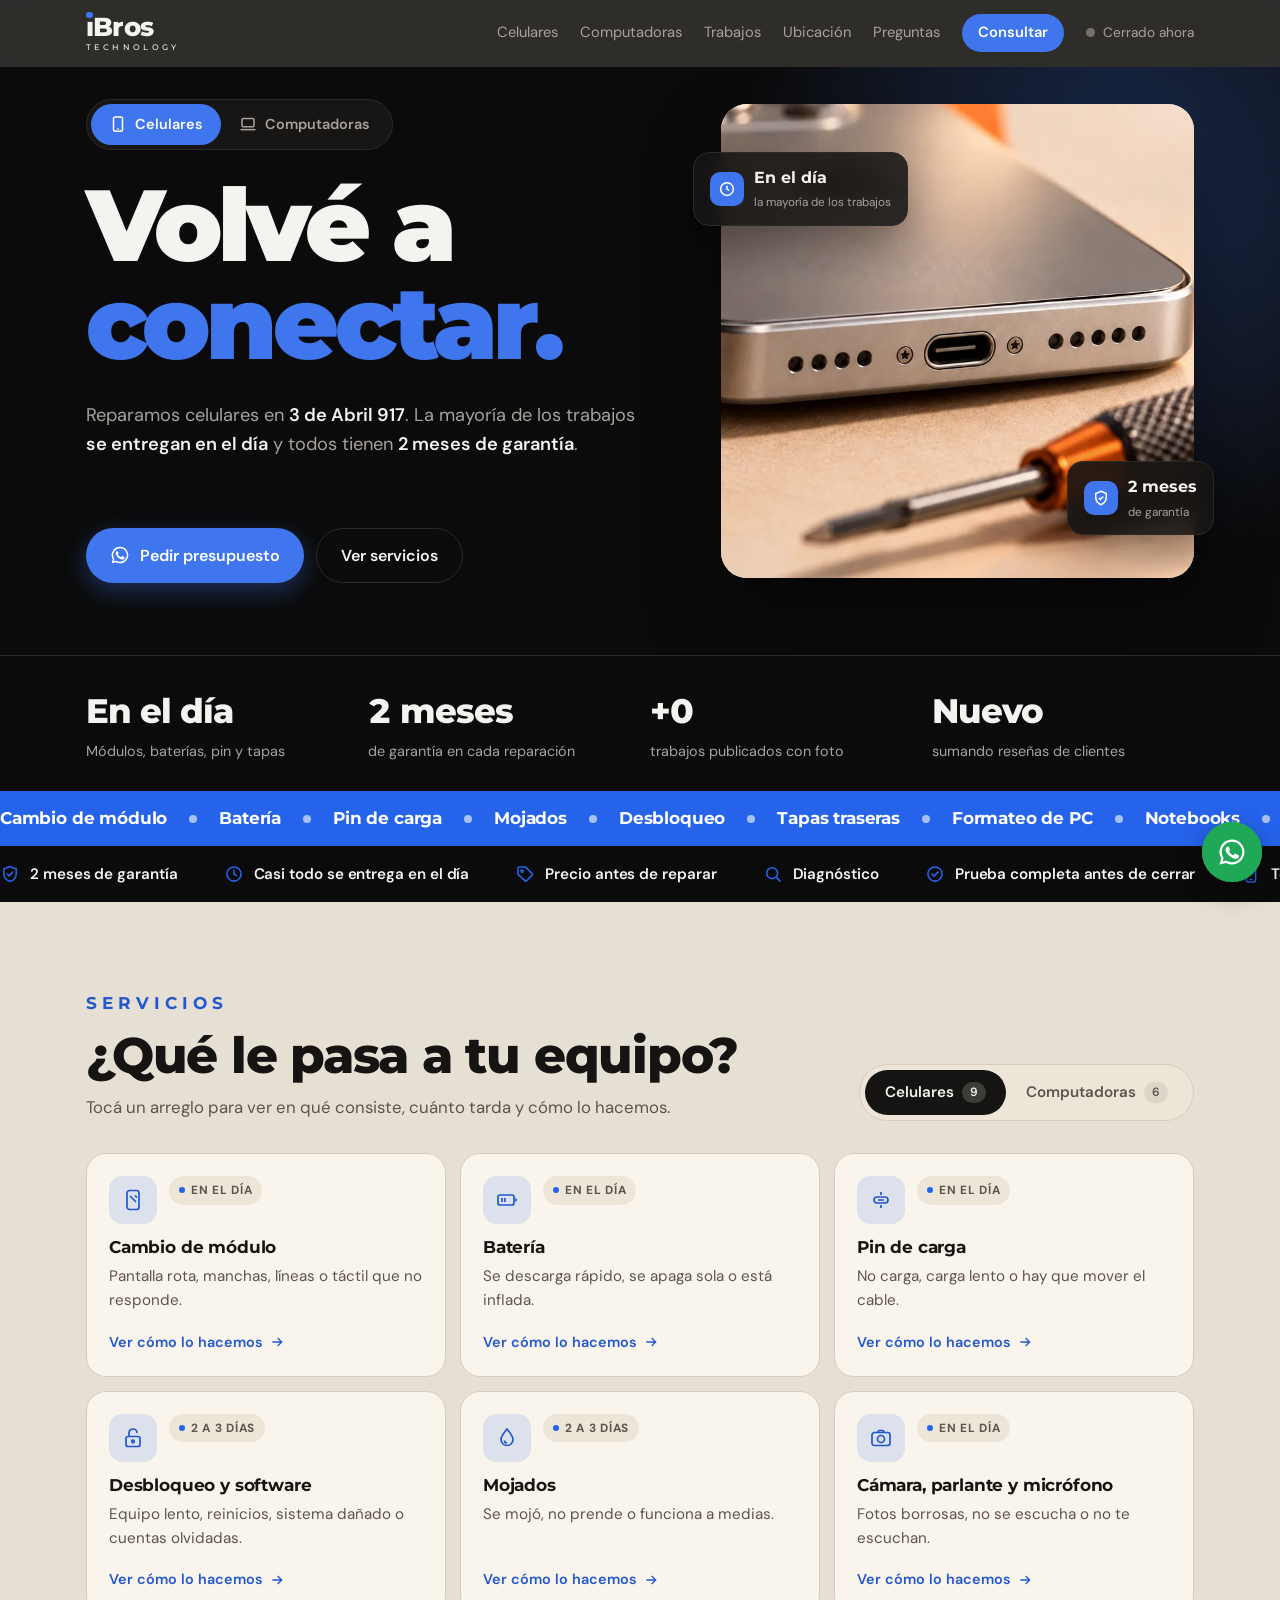
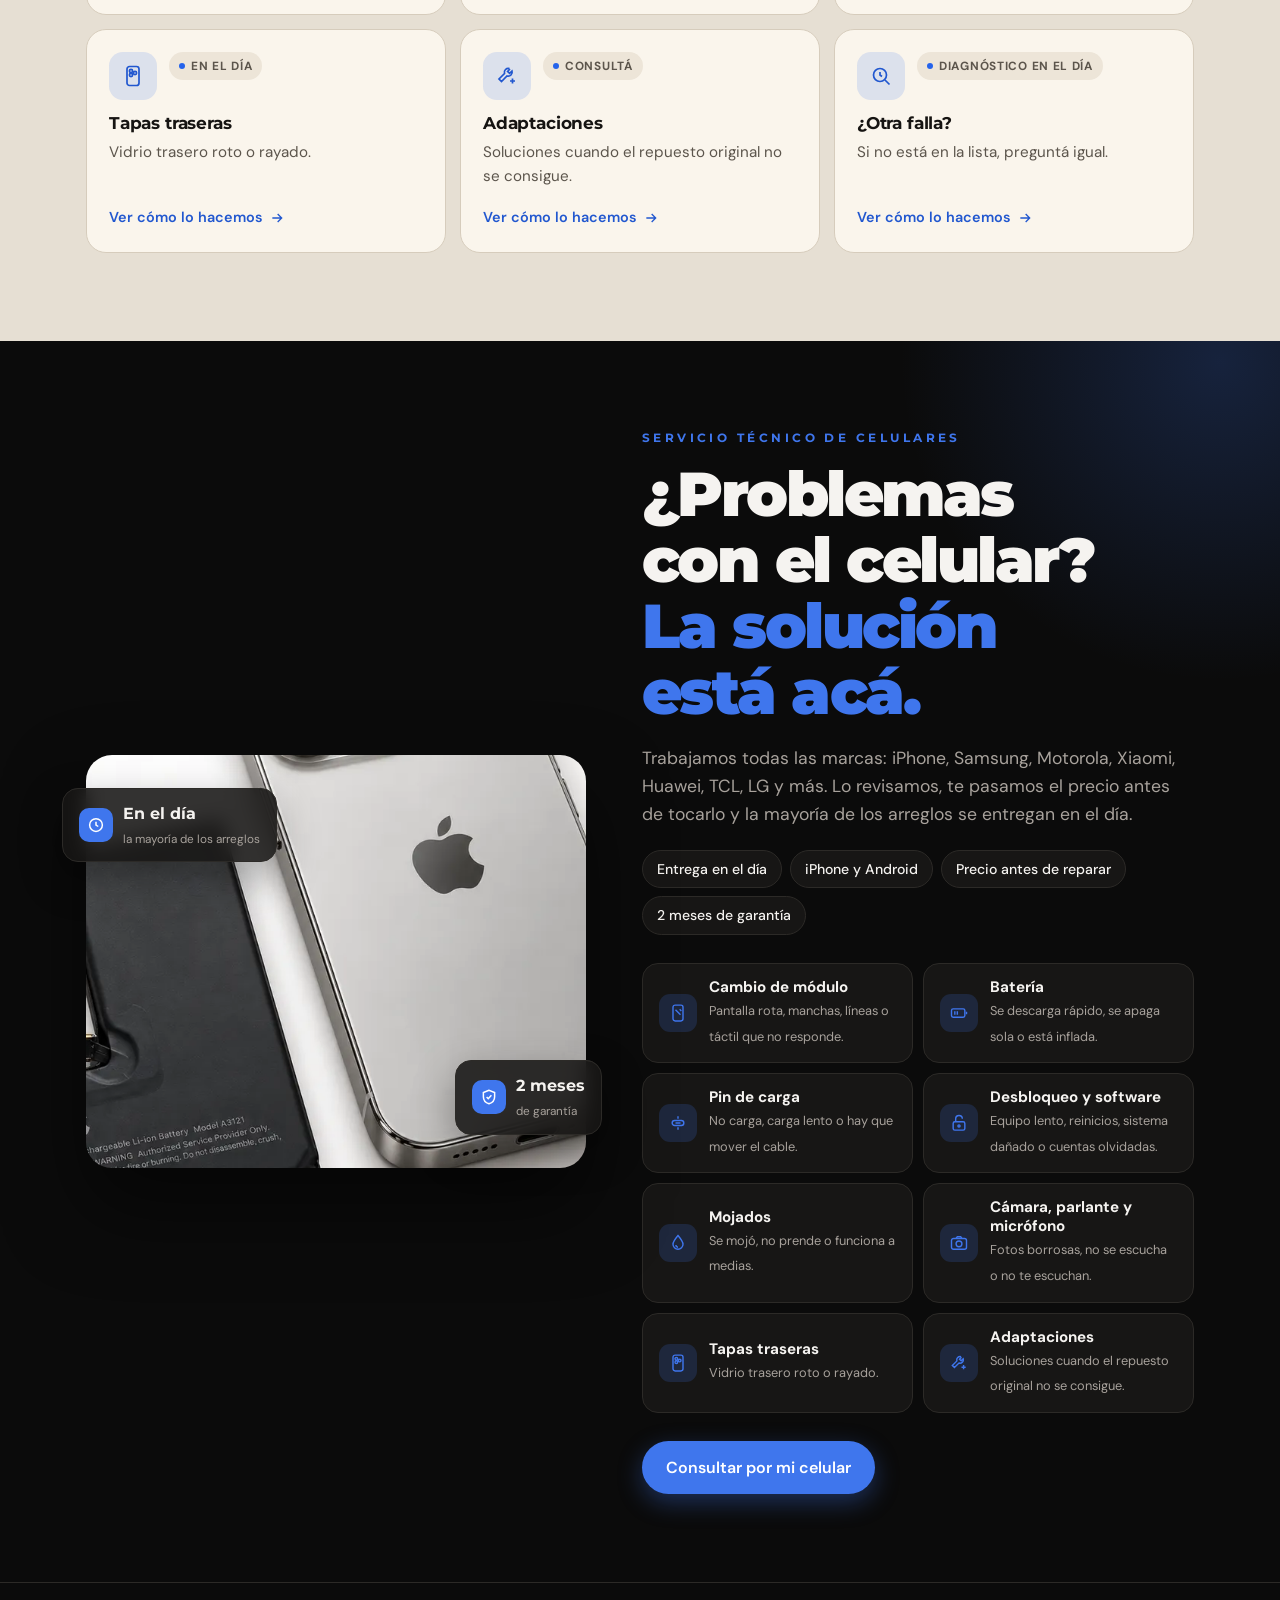
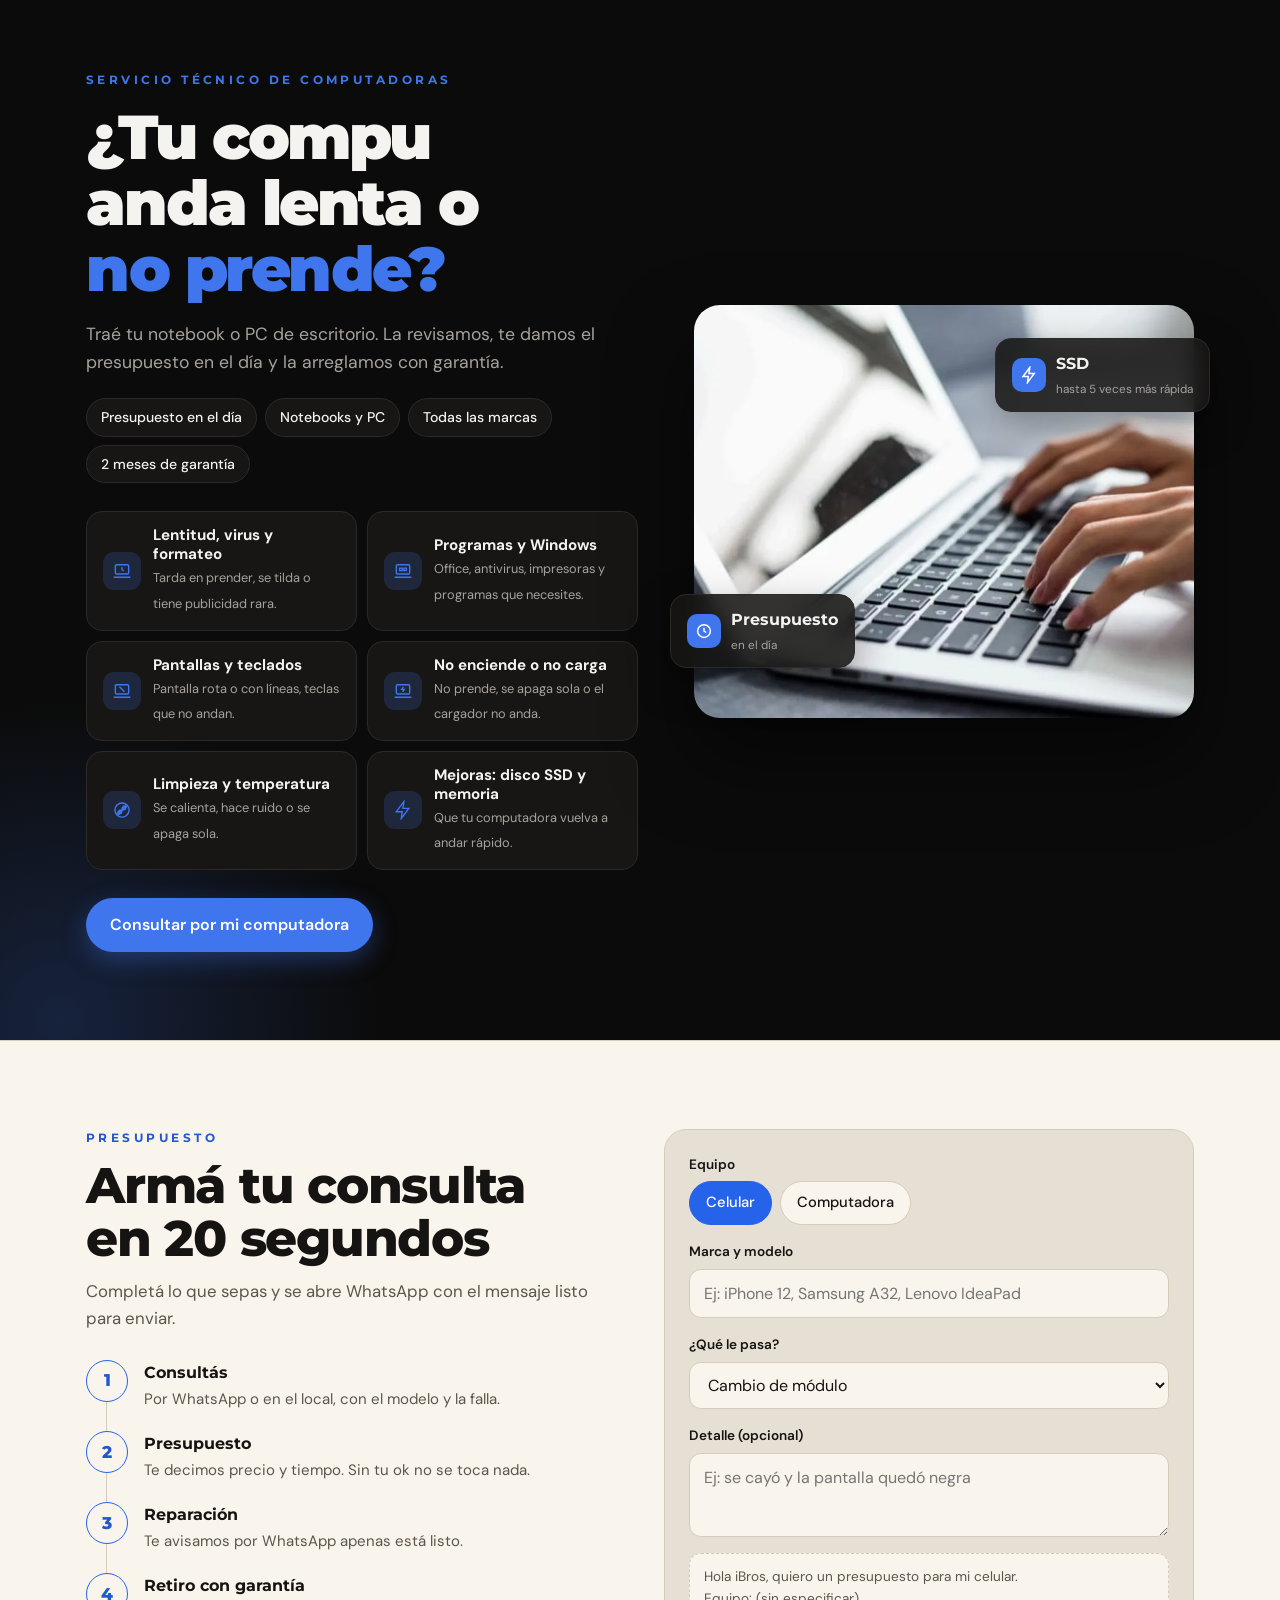
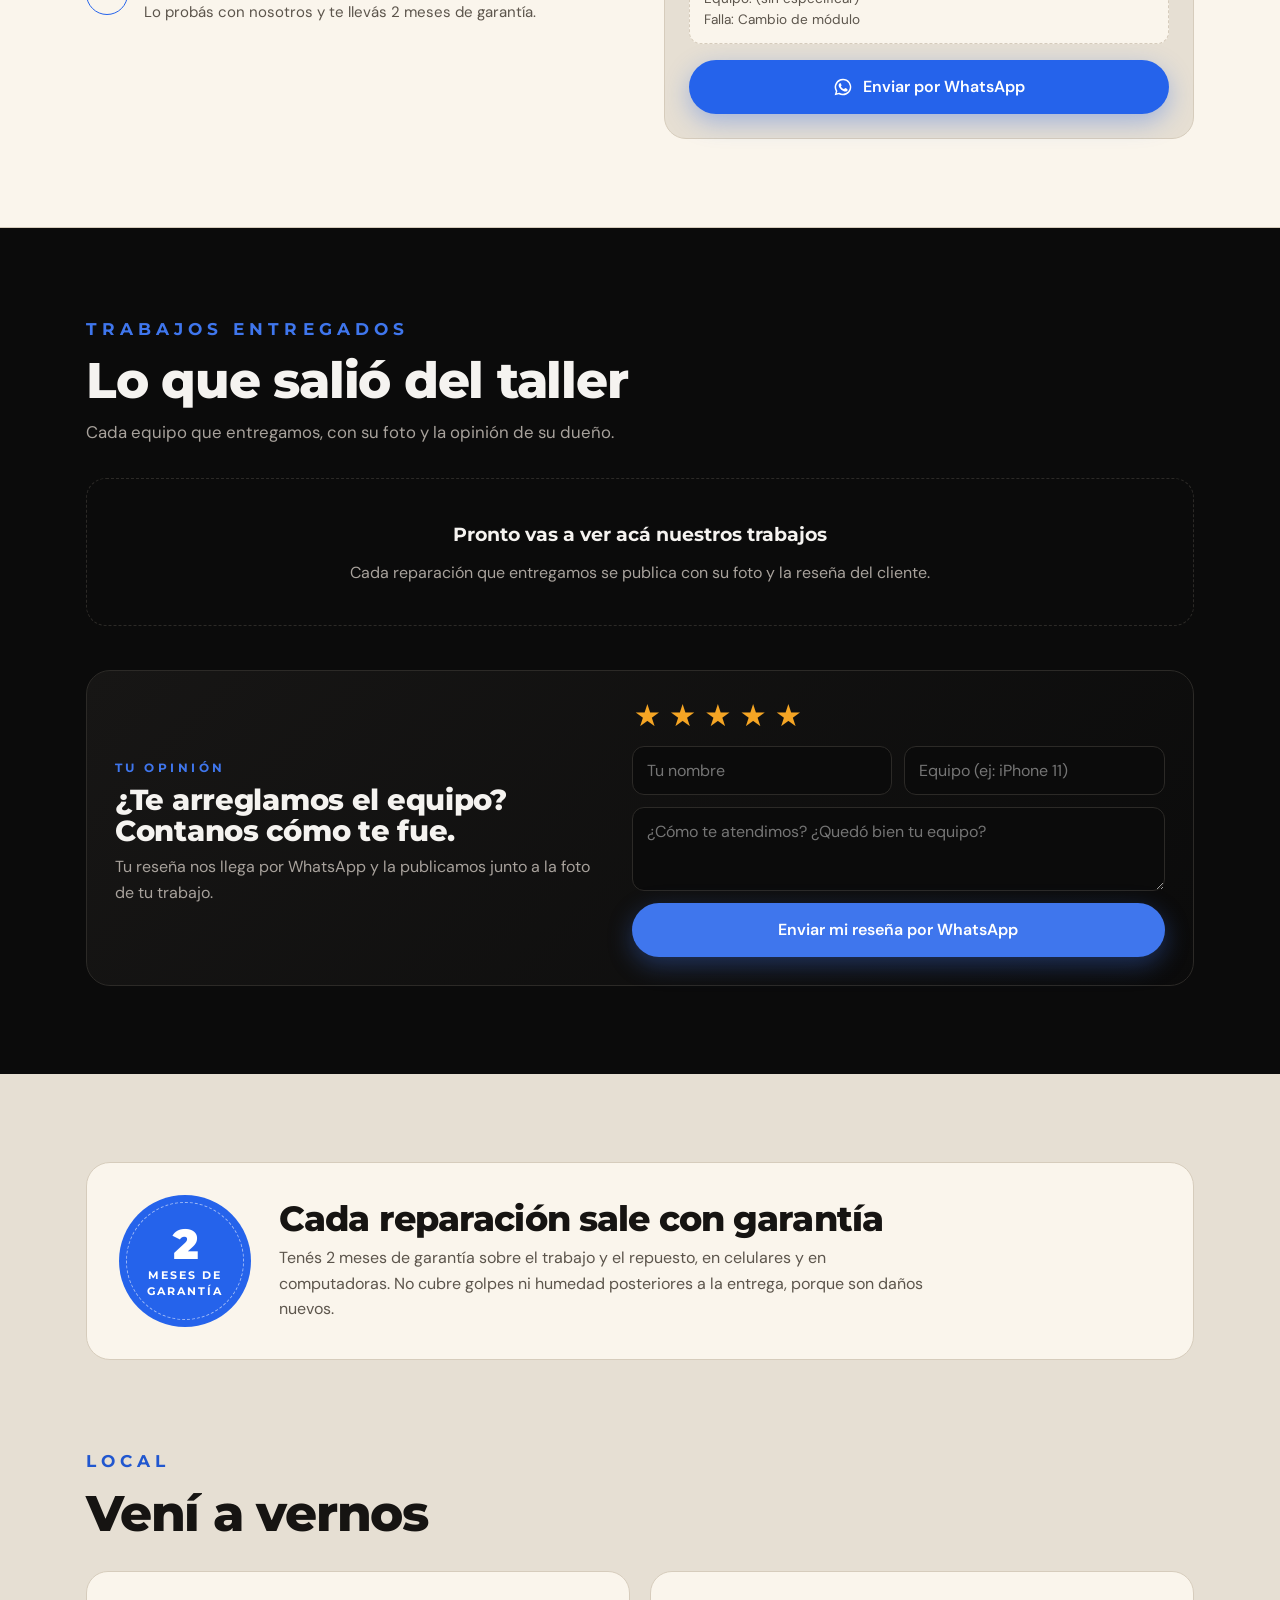
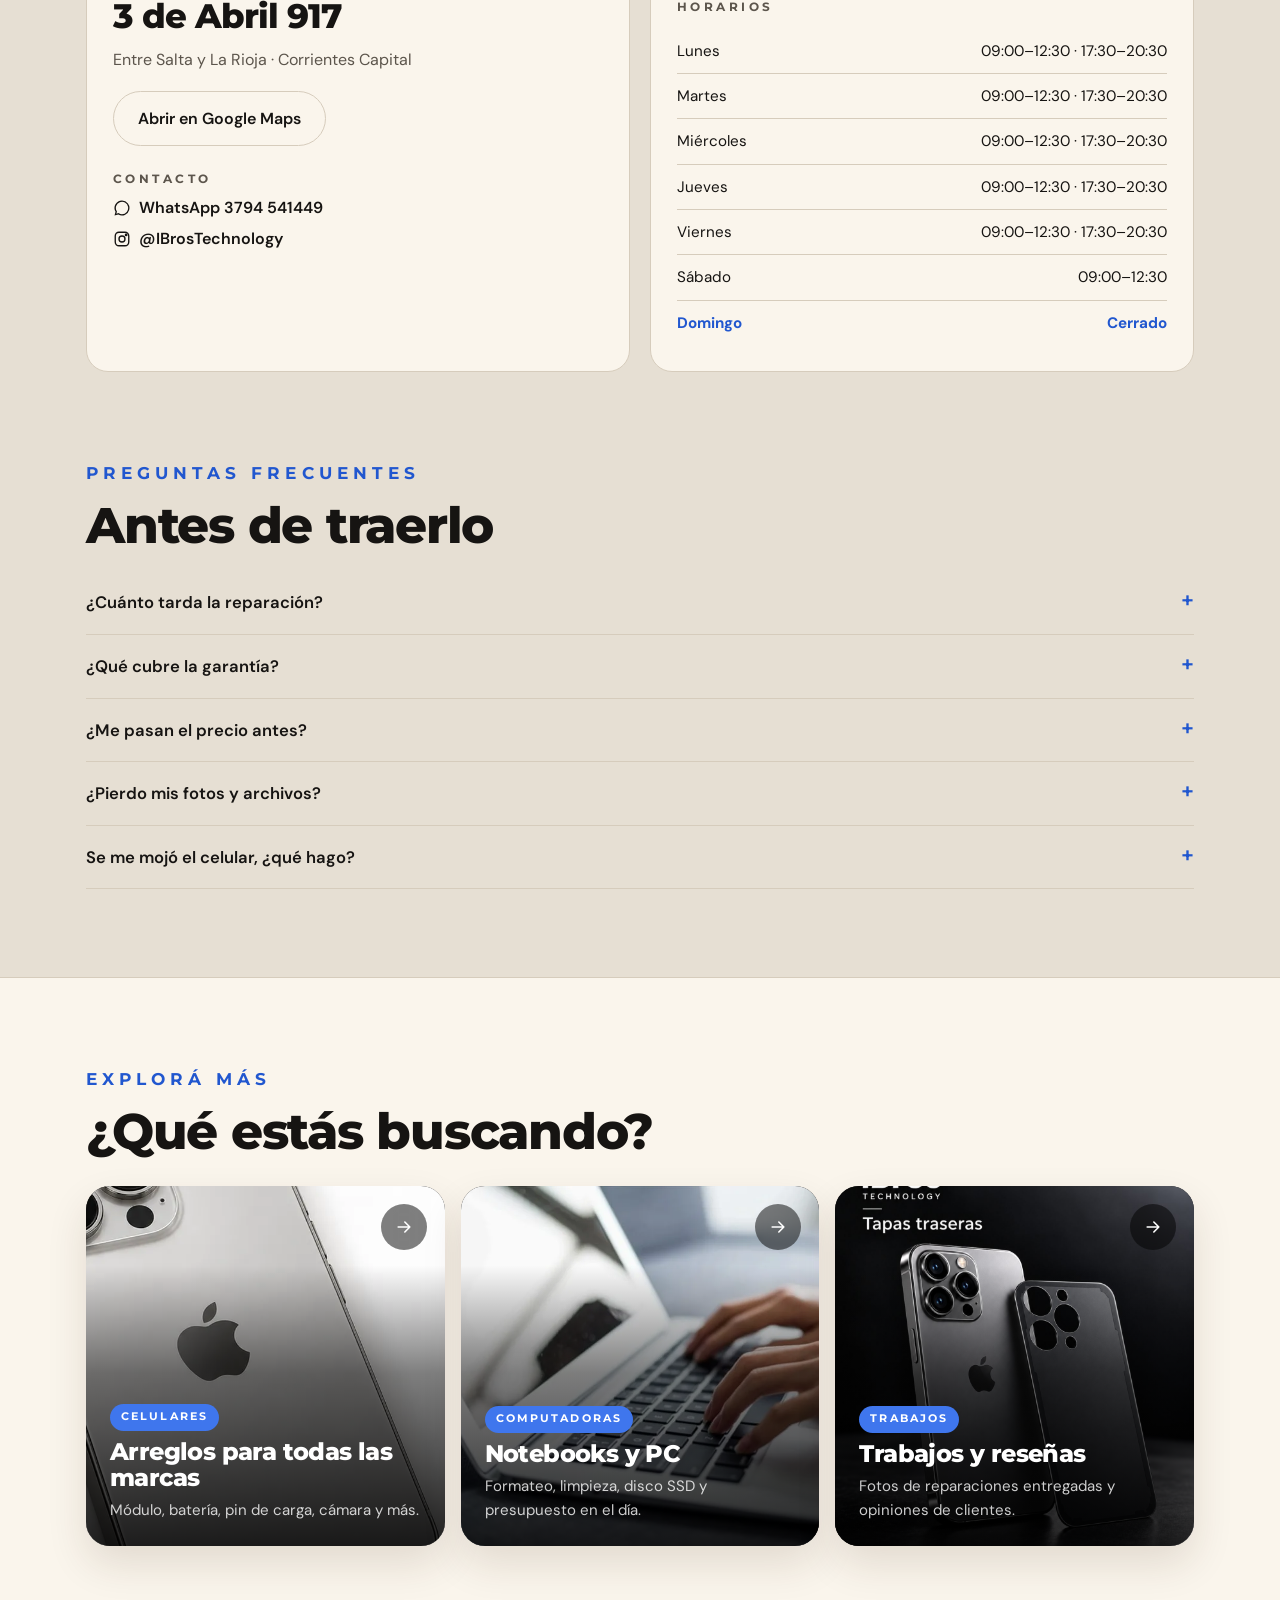
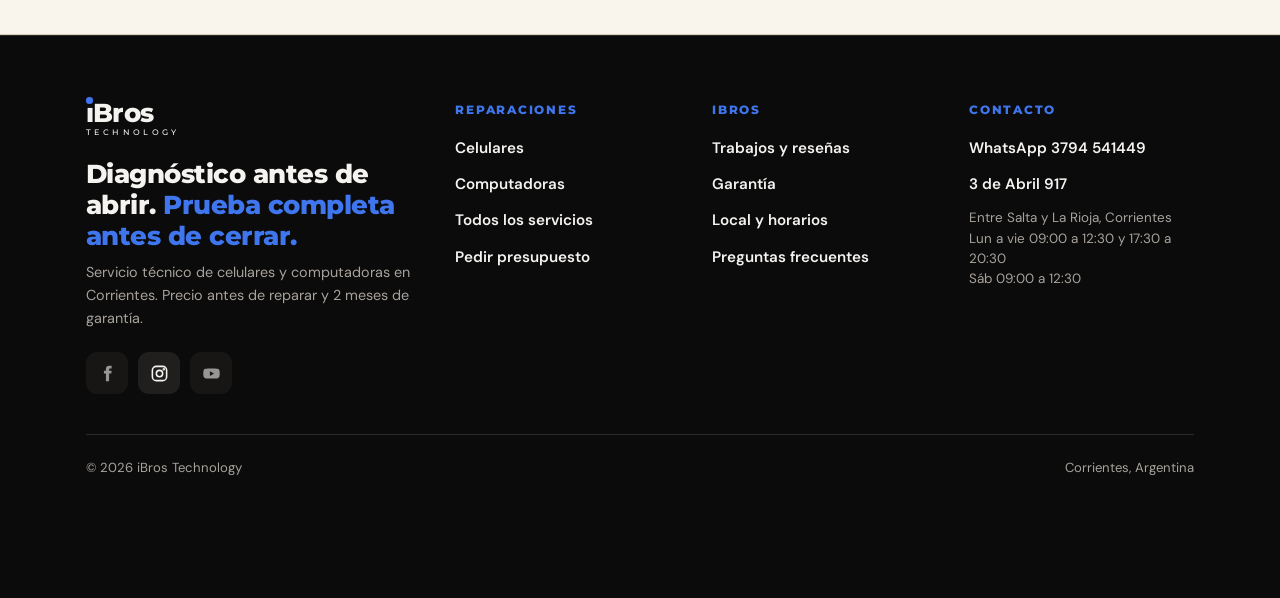
==== commit cd340a64: "Correcciones: franja "Diagnóstico", ficha sin saltar entre grupos, atajo marcado y foto propia por s" ====
--- a/index.html
+++ b/index.html
@@ -91,7 +91,8 @@
 .bar .wrap>.status{margin-left:6px}
 .bar nav{display:flex;align-items:center;gap:22px;font-size:.92rem;margin-left:auto}
 .bar nav a{text-decoration:none;color:var(--band-muted);transition:color .2s}
-.bar nav a:hover,.bar nav a.on{color:var(--band-ink)}
+.bar nav a:hover{color:var(--band-ink)}
+.bar nav a.on:not(.cta){color:var(--accent);font-weight:600}
 .bar nav a.cta{display:inline-flex;align-items:center;padding:7px 16px;border-radius:99px;background:var(--accent);color:var(--accent-ink);font-weight:600;transition:filter .2s}
 .bar nav a.cta:hover{color:var(--accent-ink);filter:brightness(1.08)}
 .status{display:inline-flex;align-items:center;gap:8px;font-size:.85rem;color:var(--band-muted);white-space:nowrap}
@@ -415,6 +416,7 @@
 .sh-nav{display:flex;justify-content:space-between;gap:10px;margin-top:auto;padding-top:12px;border-top:1px solid var(--line)}
 .sh-nav button{border:0;background:none;cursor:pointer;color:var(--muted);font-weight:600;font-size:.9rem;padding:8px 0}
 .sh-nav button:hover{color:var(--ink)}
+.sh-nav button.off{visibility:hidden}
 
 /* Visor de fotos */
 dialog.lb{border:0;padding:0;background:transparent;max-width:min(920px,calc(100vw - 32px));width:100%;color:var(--band-ink)}
@@ -443,6 +445,7 @@
   .bar nav::-webkit-scrollbar{display:none}
   .bar nav a{display:inline-flex;align-items:center;flex:none;white-space:nowrap;padding:7px 14px;border-radius:99px;border:1px solid var(--band-line);color:var(--band-ink)}
   .bar nav a.cta{border-color:transparent;padding:7px 16px}
+  .bar nav a.on:not(.cta){border-color:var(--accent);background:color-mix(in srgb,var(--accent) 16%,transparent);color:var(--accent)}
   .lb-in{grid-template-columns:1fr}
   .lb-pics img{max-height:56vh}
   .hero h1{min-height:0}
@@ -539,7 +542,7 @@
   <li><svg viewBox="0 0 24 24" fill="none" stroke="currentColor" stroke-width="1.9" stroke-linecap="round" stroke-linejoin="round" aria-hidden="true"><path d="M12 3 4.5 6v5.5c0 4.6 3.2 8.1 7.5 9.5 4.3-1.4 7.5-4.9 7.5-9.5V6L12 3Z"/><path d="m8.8 12 2.2 2.2 4.2-4.4"/></svg>2 meses de garantía</li>
   <li><svg viewBox="0 0 24 24" fill="none" stroke="currentColor" stroke-width="1.9" stroke-linecap="round" stroke-linejoin="round" aria-hidden="true"><circle cx="12" cy="12" r="8.5"/><path d="M12 7.5V12l3 2"/></svg>Casi todo se entrega en el día</li>
   <li><svg viewBox="0 0 24 24" fill="none" stroke="currentColor" stroke-width="1.9" stroke-linecap="round" stroke-linejoin="round" aria-hidden="true"><path d="M3.5 12.5V5a1.5 1.5 0 0 1 1.5-1.5h7.5l8 8a1.5 1.5 0 0 1 0 2.1l-6.4 6.4a1.5 1.5 0 0 1-2.1 0l-8.5-7.5Z"/><circle cx="8.5" cy="8.5" r="1.4"/></svg>Precio antes de reparar</li>
-  <li><svg viewBox="0 0 24 24" fill="none" stroke="currentColor" stroke-width="1.9" stroke-linecap="round" stroke-linejoin="round" aria-hidden="true"><circle cx="11" cy="11" r="6.5"/><path d="m16 16 4.5 4.5"/></svg>Diagnóstico antes de abrir</li>
+  <li><svg viewBox="0 0 24 24" fill="none" stroke="currentColor" stroke-width="1.9" stroke-linecap="round" stroke-linejoin="round" aria-hidden="true"><circle cx="11" cy="11" r="6.5"/><path d="m16 16 4.5 4.5"/></svg>Diagnóstico</li>
   <li><svg viewBox="0 0 24 24" fill="none" stroke="currentColor" stroke-width="1.9" stroke-linecap="round" stroke-linejoin="round" aria-hidden="true"><circle cx="12" cy="12" r="8.5"/><path d="m8.5 12.2 2.4 2.4 4.6-4.8"/></svg>Prueba completa antes de cerrar</li>
   <li><svg viewBox="0 0 24 24" fill="none" stroke="currentColor" stroke-width="1.9" stroke-linecap="round" stroke-linejoin="round" aria-hidden="true"><rect x="6.5" y="2.5" width="11" height="19" rx="2.5"/><path d="M11 18.5h2"/></svg>Todas las marcas de celular</li>
   <li><svg viewBox="0 0 24 24" fill="none" stroke="currentColor" stroke-width="1.9" stroke-linecap="round" stroke-linejoin="round" aria-hidden="true"><rect x="4" y="4.5" width="16" height="11" rx="1.5"/><path d="M2 19.5h20"/></svg>Notebooks y PC</li>
@@ -800,7 +803,7 @@
   </div>
 </dialog>
 
-<script type="application/json" id="svcBase">{"celulares": [{"id": "pantalla", "nombre": "Cambio de módulo", "corto": "Pantalla rota, manchas, líneas o táctil que no responde.", "tiempo": "En el día", "foto": "img/iphone-foto.webp", "detalle": "Cambiamos el módulo completo: vidrio, pantalla y táctil. Te ofrecemos las opciones de repuesto que haya según calidad y precio.", "pasos": ["Revisamos el equipo y confirmamos que la falla es del módulo.", "Te pasamos el presupuesto con las opciones de repuesto.", "Cambiamos el módulo y colocamos sellos nuevos.", "Probamos táctil, brillo, sensor de proximidad y cámara frontal.", "Te lo entregamos funcionando y con garantía."], "nota": ""}, {"id": "bateria", "nombre": "Batería", "corto": "Se descarga rápido, se apaga sola o está inflada.", "tiempo": "En el día", "foto": "img/bateria-foto.webp", "detalle": "Cambiamos la batería por una nueva y controlamos que el equipo cargue y mida bien el porcentaje.", "pasos": ["Medimos el estado de la batería y revisamos el consumo.", "Te pasamos el presupuesto.", "Retiramos la batería vieja y colocamos la nueva con adhesivo nuevo.", "Probamos carga y descarga.", "Te lo entregamos funcionando y con garantía."], "nota": "Si la batería está inflada, no lo sigas usando ni lo cargues: traelo cuanto antes."}, {"id": "pin", "nombre": "Pin de carga", "corto": "No carga, carga lento o hay que mover el cable.", "tiempo": "En el día", "foto": "img/hero.webp", "detalle": "Muchas veces es suciedad acumulada. Primero hacemos una limpieza y, si el pin está dañado, lo cambiamos.", "pasos": ["Revisamos el puerto con lupa y probamos con distintos cables.", "Limpiamos el puerto de carga.", "Si con la limpieza no alcanza, te pasamos presupuesto para el cambio.", "Probamos carga rápida y conexión a la computadora.", "Te lo entregamos funcionando y con garantía."], "nota": ""}, {"id": "software", "nombre": "Desbloqueo y software", "corto": "Equipo lento, reinicios, sistema dañado o cuentas olvidadas.", "tiempo": "2 a 3 días", "foto": "", "detalle": "Reinstalamos o reparamos el sistema y resolvemos bloqueos de cuenta. Solo trabajamos con el titular del equipo y su comprobante.", "pasos": ["Diagnosticamos el sistema y el tipo de bloqueo.", "Te explicamos si se pueden conservar tus datos.", "Hacemos un respaldo cuando es posible.", "Reinstalamos, actualizamos o desbloqueamos el equipo.", "Lo configuramos con vos al momento de retirarlo."], "nota": "El tiempo depende del modelo y del tipo de bloqueo. Te avisamos al hacer el diagnóstico."}, {"id": "mojado", "nombre": "Mojados", "corto": "Se mojó, no prende o funciona a medias.", "tiempo": "2 a 3 días", "foto": "", "detalle": "Desarmamos el equipo, limpiamos la placa y reemplazamos lo que el agua haya dañado.", "pasos": ["Desarmamos el equipo y revisamos la placa.", "Limpiamos la placa por ultrasonido y la secamos.", "Te pasamos presupuesto si hay piezas para cambiar.", "Probamos el equipo durante varias horas.", "Te lo entregamos funcionando y con garantía."], "nota": "Apagalo, no lo cargues y no lo pongas en arroz. Cuanto antes lo traigas, más chances de recuperarlo."}, {"id": "camara", "nombre": "Cámara, parlante y micrófono", "corto": "Fotos borrosas, no se escucha o no te escuchan.", "tiempo": "En el día", "foto": "", "detalle": "Revisamos si es suciedad, configuración o una pieza dañada, y cambiamos solo lo que hace falta.", "pasos": ["Probamos cámara, parlante y micrófono para ubicar la falla.", "Limpiamos rejillas y lentes.", "Si es una pieza dañada, te pasamos presupuesto.", "Cambiamos la pieza y probamos llamadas, audio y fotos.", "Te lo entregamos funcionando y con garantía."], "nota": ""}, {"id": "tapa", "nombre": "Tapas traseras", "corto": "Vidrio trasero roto o rayado.", "tiempo": "En el día", "foto": "img/tapas-foto.webp", "detalle": "Cambiamos la tapa o el vidrio trasero con terminación prolija, como de fábrica.", "pasos": ["Revisamos que no haya otros daños por el golpe.", "Te pasamos el presupuesto según el modelo.", "Retiramos la tapa dañada y limpiamos el marco.", "Colocamos la tapa nueva y probamos carga inalámbrica y cámaras.", "Te lo entregamos con garantía."], "nota": ""}, {"id": "adaptacion", "nombre": "Adaptaciones", "corto": "Soluciones cuando el repuesto original no se consigue.", "tiempo": "Consultá", "foto": "", "detalle": "Cuando no hay repuesto exacto, buscamos una alternativa compatible y te explicamos qué cambia.", "pasos": ["Revisamos el equipo y buscamos alternativas compatibles.", "Te explicamos las opciones y sus diferencias.", "Hacemos la adaptación con tu aprobación.", "Probamos que todo funcione.", "Te lo entregamos con garantía."], "nota": ""}, {"id": "otro", "nombre": "¿Otra falla?", "corto": "Si no está en la lista, preguntá igual.", "tiempo": "Diagnóstico en el día", "foto": "", "detalle": "Revisamos el equipo y te decimos qué tiene, cuánto cuesta y cuánto tarda.", "pasos": ["Nos contás qué le pasa.", "Lo revisamos y te decimos qué tiene.", "Te pasamos presupuesto y tiempo.", "Reparamos solo con tu aprobación."], "nota": ""}], "computadoras": [{"id": "pc-lenta", "nombre": "Lentitud, virus y formateo", "corto": "Tarda en prender, se tilda o tiene publicidad rara.", "tiempo": "Presupuesto en el día", "foto": "", "detalle": "Limpiamos el sistema o lo reinstalamos desde cero, con tus archivos respaldados.", "pasos": ["Revisamos el sistema y el estado del disco.", "Te pasamos presupuesto.", "Respaldamos tus archivos.", "Limpiamos o reinstalamos Windows con controladores.", "Te la entregamos lista para usar."], "nota": ""}, {"id": "pc-programas", "nombre": "Programas y Windows", "corto": "Office, antivirus, impresoras y programas que necesites.", "tiempo": "Presupuesto en el día", "foto": "", "detalle": "Instalamos y configuramos los programas que usás para trabajar o estudiar.", "pasos": ["Nos decís qué programas necesitás.", "Te pasamos presupuesto.", "Instalamos y configuramos todo.", "Lo probamos con vos al entregar."], "nota": ""}, {"id": "pc-pantalla", "nombre": "Pantallas y teclados", "corto": "Pantalla rota o con líneas, teclas que no andan.", "tiempo": "Presupuesto en el día", "foto": "", "detalle": "Cambiamos pantallas, teclados y bisagras de notebooks.", "pasos": ["Revisamos la notebook y confirmamos la falla.", "Conseguimos el repuesto según tu modelo y te pasamos presupuesto.", "Hacemos el cambio.", "Probamos imagen, teclado y bisagras.", "Te la entregamos con garantía."], "nota": ""}, {"id": "pc-carga", "nombre": "No enciende o no carga", "corto": "No prende, se apaga sola o el cargador no anda.", "tiempo": "Presupuesto en el día", "foto": "", "detalle": "Buscamos si la falla está en el cargador, el pin de carga, la batería o la placa.", "pasos": ["Probamos cargador, batería y pin de carga.", "Ubicamos la falla.", "Te pasamos presupuesto.", "Reparamos o cambiamos la pieza.", "Te la entregamos con garantía."], "nota": ""}, {"id": "pc-limpieza", "nombre": "Limpieza y temperatura", "corto": "Se calienta, hace ruido o se apaga sola.", "tiempo": "Presupuesto en el día", "foto": "", "detalle": "Limpieza interna completa y cambio de pasta térmica para que no levante temperatura.", "pasos": ["Medimos la temperatura de trabajo.", "Desarmamos y limpiamos ventiladores y disipador.", "Cambiamos la pasta térmica.", "Volvemos a medir para confirmar la mejora."], "nota": ""}, {"id": "pc-mejoras", "nombre": "Mejoras: disco SSD y memoria", "corto": "Que tu computadora vuelva a andar rápido.", "tiempo": "Presupuesto en el día", "foto": "", "detalle": "Cambiar el disco por un SSD o sumar memoria es la forma más barata de que una computadora vieja ande rápida.", "pasos": ["Revisamos qué mejoras admite tu equipo.", "Te pasamos presupuesto con las opciones.", "Instalamos el SSD o la memoria y pasamos tus archivos.", "Probamos todo y te la entregamos."], "nota": ""}]}</script>
+<script type="application/json" id="svcBase">{"celulares": [{"id": "pantalla", "nombre": "Cambio de módulo", "corto": "Pantalla rota, manchas, líneas o táctil que no responde.", "tiempo": "En el día", "foto": "img/iphone-foto.webp", "detalle": "Cambiamos el módulo completo: vidrio, pantalla y táctil. Te ofrecemos las opciones de repuesto que haya según calidad y precio.", "pasos": ["Revisamos el equipo y confirmamos que la falla es del módulo.", "Te pasamos el presupuesto con las opciones de repuesto.", "Cambiamos el módulo y colocamos sellos nuevos.", "Probamos táctil, brillo, sensor de proximidad y cámara frontal.", "Te lo entregamos funcionando y con garantía."], "nota": ""}, {"id": "bateria", "nombre": "Batería", "corto": "Se descarga rápido, se apaga sola o está inflada.", "tiempo": "En el día", "foto": "img/bateria-foto.webp", "detalle": "Cambiamos la batería por una nueva y controlamos que el equipo cargue y mida bien el porcentaje.", "pasos": ["Medimos el estado de la batería y revisamos el consumo.", "Te pasamos el presupuesto.", "Retiramos la batería vieja y colocamos la nueva con adhesivo nuevo.", "Probamos carga y descarga.", "Te lo entregamos funcionando y con garantía."], "nota": "Si la batería está inflada, no lo sigas usando ni lo cargues: traelo cuanto antes."}, {"id": "pin", "nombre": "Pin de carga", "corto": "No carga, carga lento o hay que mover el cable.", "tiempo": "En el día", "foto": "img/hero.webp", "detalle": "Muchas veces es suciedad acumulada. Primero hacemos una limpieza y, si el pin está dañado, lo cambiamos.", "pasos": ["Revisamos el puerto con lupa y probamos con distintos cables.", "Limpiamos el puerto de carga.", "Si con la limpieza no alcanza, te pasamos presupuesto para el cambio.", "Probamos carga.", "Te lo entregamos funcionando y con garantía."], "nota": ""}, {"id": "software", "nombre": "Desbloqueo y software", "corto": "Equipo lento, reinicios, sistema dañado o cuentas olvidadas.", "tiempo": "2 a 3 días", "foto": "", "detalle": "Reinstalamos o reparamos el sistema y resolvemos bloqueos de cuenta. Solo trabajamos con el titular del equipo y su comprobante.", "pasos": ["Diagnosticamos el sistema y el tipo de bloqueo.", "Te explicamos si se pueden conservar tus datos.", "Hacemos un respaldo cuando es posible.", "Reinstalamos, actualizamos o desbloqueamos el equipo.", "Lo configuramos con vos al momento de retirarlo."], "nota": "El tiempo depende del modelo y del tipo de bloqueo. Te avisamos al hacer el diagnóstico."}, {"id": "mojado", "nombre": "Mojados", "corto": "Se mojó, no prende o funciona a medias.", "tiempo": "2 a 3 días", "foto": "", "detalle": "Desarmamos el equipo, limpiamos la placa y reemplazamos lo que el agua haya dañado.", "pasos": ["Desarmamos el equipo y revisamos la placa.", "Limpiamos la placa por ultrasonido y la secamos.", "Te pasamos presupuesto si hay piezas para cambiar.", "Probamos el equipo durante varias horas.", "Te lo entregamos funcionando y con garantía."], "nota": "Apagalo, no lo cargues y no lo pongas en arroz. Cuanto antes lo traigas, más chances de recuperarlo."}, {"id": "camara", "nombre": "Cámara, parlante y micrófono", "corto": "Fotos borrosas, no se escucha o no te escuchan.", "tiempo": "En el día", "foto": "", "detalle": "Revisamos si es suciedad, configuración o una pieza dañada, y cambiamos solo lo que hace falta.", "pasos": ["Probamos cámara, parlante y micrófono para ubicar la falla.", "Limpiamos rejillas y lentes.", "Si es una pieza dañada, te pasamos presupuesto.", "Cambiamos la pieza y probamos llamadas, audio y fotos.", "Te lo entregamos funcionando y con garantía."], "nota": ""}, {"id": "tapa", "nombre": "Tapas traseras", "corto": "Vidrio trasero roto o rayado.", "tiempo": "En el día", "foto": "img/tapas-foto.webp", "detalle": "Cambiamos la tapa o el vidrio trasero con terminación prolija, como de fábrica.", "pasos": ["Revisamos que no haya otros daños por el golpe.", "Te pasamos el presupuesto según el modelo.", "Retiramos la tapa dañada y limpiamos el marco.", "Colocamos la tapa nueva y probamos carga inalámbrica y cámaras.", "Te lo entregamos con garantía."], "nota": ""}, {"id": "adaptacion", "nombre": "Adaptaciones", "corto": "Soluciones cuando el repuesto original no se consigue.", "tiempo": "Consultá", "foto": "", "detalle": "Cuando no hay repuesto exacto, buscamos una alternativa compatible y te explicamos qué cambia.", "pasos": ["Revisamos el equipo y buscamos alternativas compatibles.", "Te explicamos las opciones y sus diferencias.", "Hacemos la adaptación con tu aprobación.", "Probamos que todo funcione.", "Te lo entregamos con garantía."], "nota": ""}, {"id": "otro", "nombre": "¿Otra falla?", "corto": "Si no está en la lista, preguntá igual.", "tiempo": "Diagnóstico en el día", "foto": "", "detalle": "Revisamos el equipo y te decimos qué tiene, cuánto cuesta y cuánto tarda.", "pasos": ["Nos contás qué le pasa.", "Lo revisamos y te decimos qué tiene.", "Te pasamos presupuesto y tiempo.", "Reparamos solo con tu aprobación."], "nota": ""}], "computadoras": [{"id": "pc-lenta", "nombre": "Lentitud, virus y formateo", "corto": "Tarda en prender, se tilda o tiene publicidad rara.", "tiempo": "Presupuesto en el día", "foto": "", "detalle": "Limpiamos el sistema o lo reinstalamos desde cero, con tus archivos respaldados.", "pasos": ["Revisamos el sistema y el estado del disco.", "Te pasamos presupuesto.", "Respaldamos tus archivos.", "Limpiamos o reinstalamos Windows con controladores.", "Te la entregamos lista para usar."], "nota": ""}, {"id": "pc-programas", "nombre": "Programas y Windows", "corto": "Office, antivirus, impresoras y programas que necesites.", "tiempo": "Presupuesto en el día", "foto": "", "detalle": "Instalamos y configuramos los programas que usás para trabajar o estudiar.", "pasos": ["Nos decís qué programas necesitás.", "Te pasamos presupuesto.", "Instalamos y configuramos todo.", "Lo probamos con vos al entregar."], "nota": ""}, {"id": "pc-pantalla", "nombre": "Pantallas y teclados", "corto": "Pantalla rota o con líneas, teclas que no andan.", "tiempo": "Presupuesto en el día", "foto": "", "detalle": "Cambiamos pantallas, teclados y bisagras de notebooks.", "pasos": ["Revisamos la notebook y confirmamos la falla.", "Conseguimos el repuesto según tu modelo y te pasamos presupuesto.", "Hacemos el cambio.", "Probamos imagen, teclado y bisagras.", "Te la entregamos con garantía."], "nota": ""}, {"id": "pc-carga", "nombre": "No enciende o no carga", "corto": "No prende, se apaga sola o el cargador no anda.", "tiempo": "Presupuesto en el día", "foto": "", "detalle": "Buscamos si la falla está en el cargador, el pin de carga, la batería o la placa.", "pasos": ["Probamos cargador, batería y pin de carga.", "Ubicamos la falla.", "Te pasamos presupuesto.", "Reparamos o cambiamos la pieza.", "Te la entregamos con garantía."], "nota": ""}, {"id": "pc-limpieza", "nombre": "Limpieza y temperatura", "corto": "Se calienta, hace ruido o se apaga sola.", "tiempo": "Presupuesto en el día", "foto": "", "detalle": "Limpieza interna completa y cambio de pasta térmica para que no levante temperatura.", "pasos": ["Medimos la temperatura de trabajo.", "Desarmamos y limpiamos ventiladores y disipador.", "Cambiamos la pasta térmica.", "Volvemos a medir para confirmar la mejora."], "nota": ""}, {"id": "pc-mejoras", "nombre": "Mejoras: disco SSD y memoria", "corto": "Que tu computadora vuelva a andar rápido.", "tiempo": "Presupuesto en el día", "foto": "", "detalle": "Cambiar el disco por un SSD o sumar memoria es la forma más barata de que una computadora vieja ande rápida.", "pasos": ["Revisamos qué mejoras admite tu equipo.", "Te pasamos presupuesto con las opciones.", "Instalamos el SSD o la memoria y pasamos tus archivos.", "Probamos todo y te la entregamos."], "nota": ""}]}</script>
 <script>
 /* Movimiento al hacer scroll: cada bloque aparece cuando entra en pantalla */
 (function(){
@@ -893,6 +896,18 @@
   var bar=$("bar"),prog=$("progress");
   function onScroll(){bar.classList.toggle("scrolled",scrollY>10);var h=document.documentElement.scrollHeight-innerHeight;prog.style.transform="scaleX("+(h>0?scrollY/h:0)+")"}
   addEventListener("scroll",onScroll,{passive:true});onScroll();
+  // Atajo de la sección que se está viendo: queda marcado en otro color
+  var navEl=bar.querySelector("nav"),spy=[].slice.call(navEl.querySelectorAll('a[href^="#"]:not(.cta)')).map(function(a){return[a,document.querySelector(a.getAttribute("href"))]}).filter(function(x){return x[1]}),spyOn=null;
+  function onSpy(){
+    var y=bar.offsetHeight+innerHeight*.3,cur=null;
+    spy.forEach(function(x){if(x[1].offsetParent!==null){var r=x[1].getBoundingClientRect();if(r.top<=y&&r.bottom>y)cur=x[0]}});
+    if(cur===spyOn)return;
+    if(spyOn)spyOn.classList.remove("on"),spyOn.removeAttribute("aria-current");
+    spyOn=cur;
+    if(cur){cur.classList.add("on");cur.setAttribute("aria-current","true");
+      if(navEl.scrollWidth>navEl.clientWidth){var l=cur.offsetLeft-(navEl.clientWidth-cur.offsetWidth)/2;navEl.scrollTo?navEl.scrollTo({left:l,behavior:"smooth"}):navEl.scrollLeft=l}}
+  }
+  addEventListener("scroll",onSpy,{passive:true});addEventListener("resize",onSpy);onSpy();
   // "Estamos atendiendo": lunes a viernes de 7 a 20:30 y sábados de 8 a 12:30 (hora de Corrientes, UTC-3)
   var ATENCION={1:[7,20.5],2:[7,20.5],3:[7,20.5],4:[7,20.5],5:[7,20.5],6:[8,12.5]};
   var now=new Date(Date.now()-3*3600e3),d=now.getUTCDay(),h=now.getUTCHours()+now.getUTCMinutes()/60;
@@ -999,13 +1014,17 @@
     st.querySelectorAll("li").forEach(function(li){li.style.animation="none";void li.offsetWidth;li.style.animation=""});
     $("shNote").hidden=!s.nota;$("shNote").textContent=s.nota||"";
     $("shWa").href=wa("Hola iBros, quiero consultar por: "+s.nombre+(pc?" (computadora)":"")+".\nEquipo: ");
+    var g=grupo(curIdx),hp=curIdx>0&&grupo(curIdx-1)===g,hn=curIdx<all.length-1&&grupo(curIdx+1)===g;
+    $("shPrev").classList.toggle("off",!hp);$("shPrev").disabled=!hp;$("shNext").classList.toggle("off",!hn);$("shNext").disabled=!hn;
     sheet.querySelector(".sh-body").scrollTop=0;sheet.scrollTop=0;
   }
   document.addEventListener("click",function(e){var b=e.target.closest(".svc,.pcbtn");if(b)openSvc(b.dataset.id)});
   $("shClose").onclick=function(){sheet.close()};
   sheet.addEventListener("click",function(e){if(e.target===sheet)sheet.close()});
-  $("shPrev").onclick=function(){curIdx=(curIdx-1+all.length)%all.length;fillSheet()};
-  $("shNext").onclick=function(){curIdx=(curIdx+1)%all.length;fillSheet()};
+  // Anterior/Siguiente solo dentro del mismo grupo (celulares o computadoras)
+  function grupo(i){return i>=(SV.celulares||[]).length}
+  $("shPrev").onclick=function(){if(curIdx>0&&grupo(curIdx-1)===grupo(curIdx)){curIdx--;fillSheet()}};
+  $("shNext").onclick=function(){if(curIdx<all.length-1&&grupo(curIdx+1)===grupo(curIdx)){curIdx++;fillSheet()}};
 
   // Trabajos
   var CATS={pantalla:"Módulo",bateria:"Batería",pin:"Pin de carga",mojado:"Mojados",software:"Software",camara:"Cámara y audio",tapa:"Tapa trasera",pc:"Computadoras",otro:"Otros"};
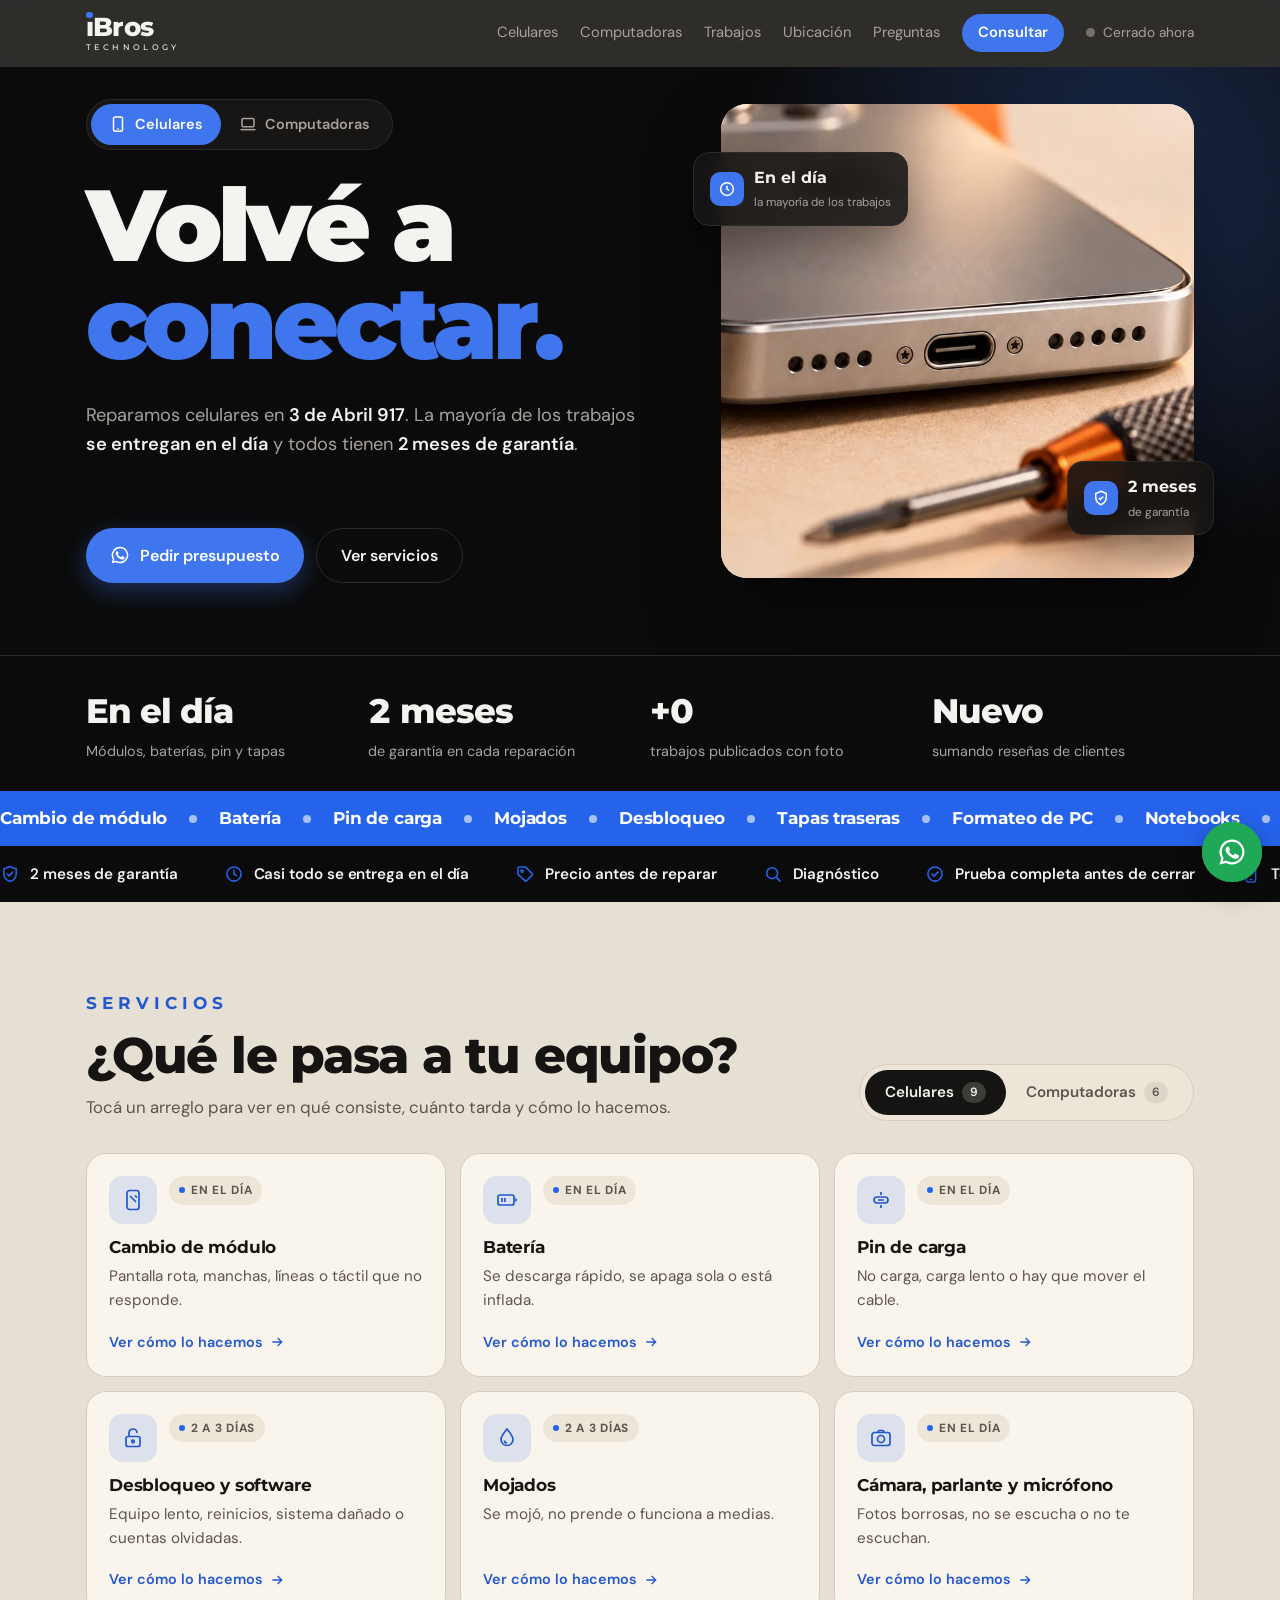
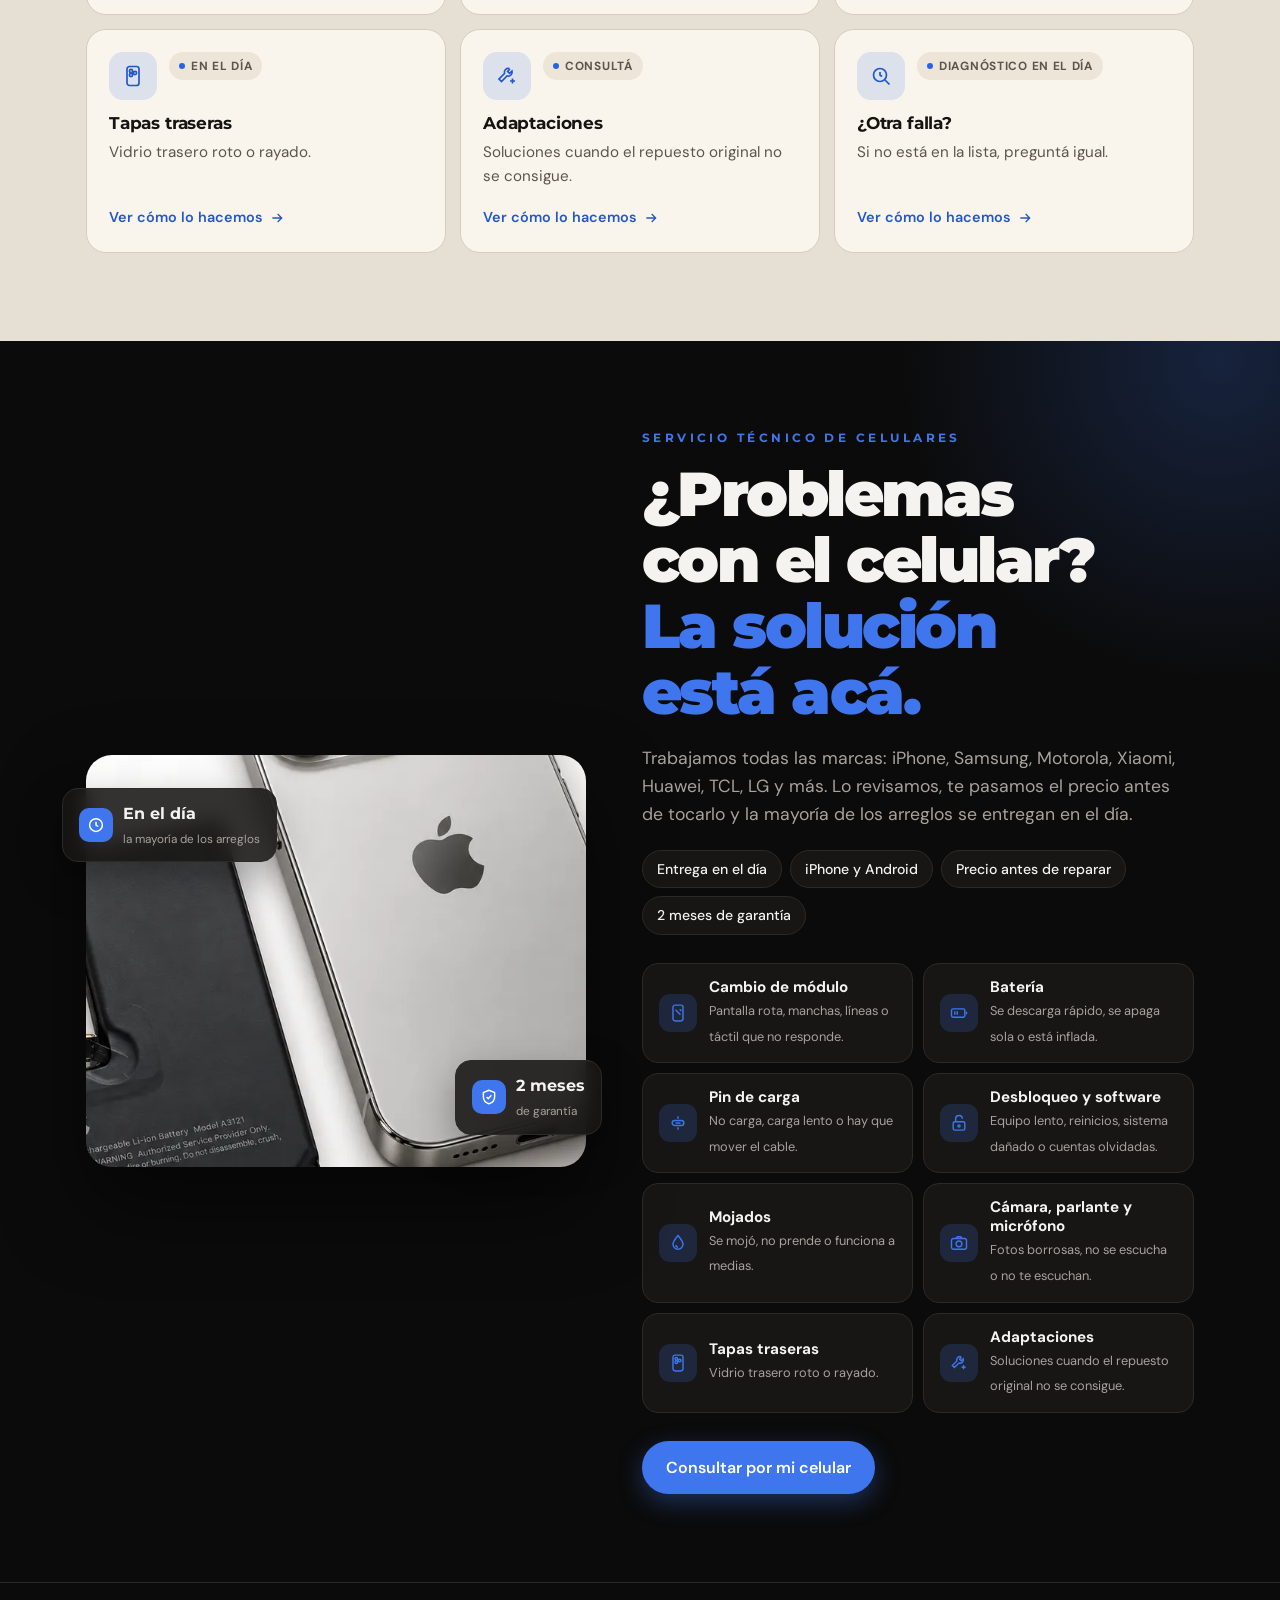
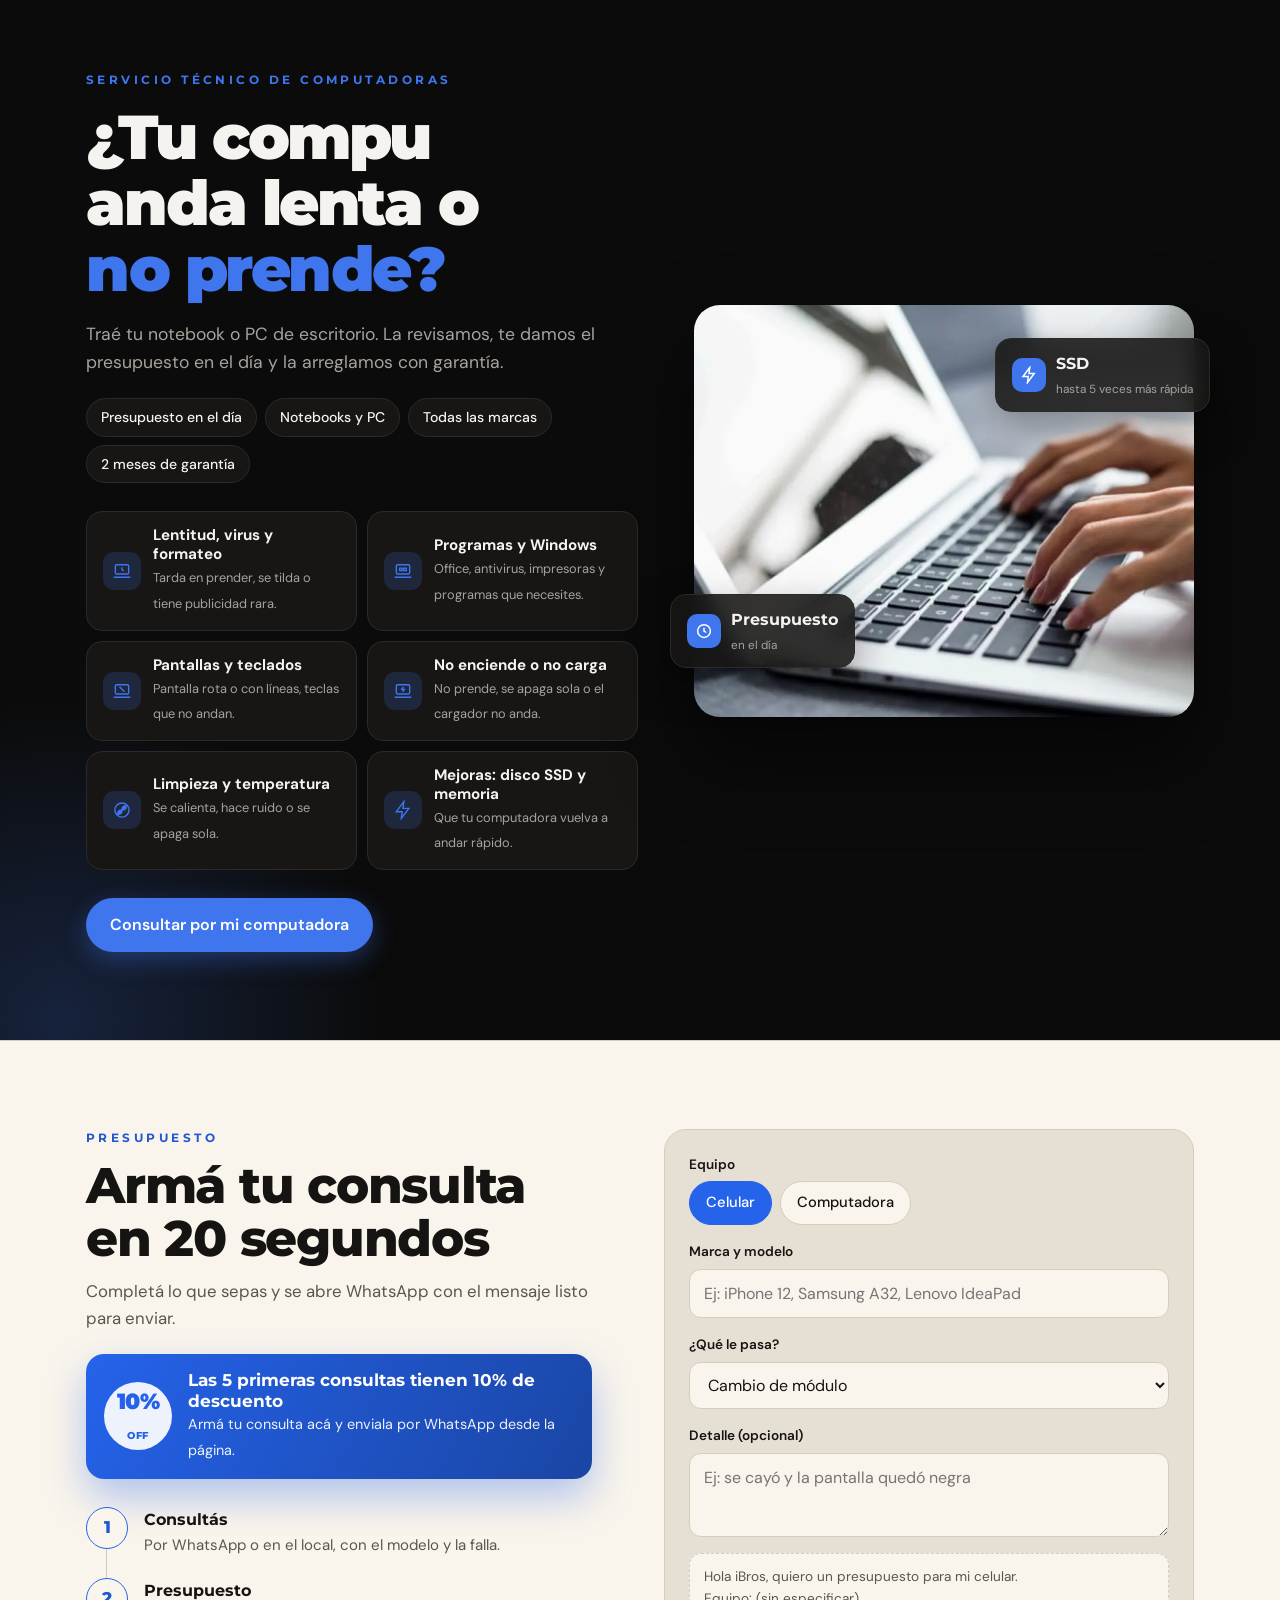
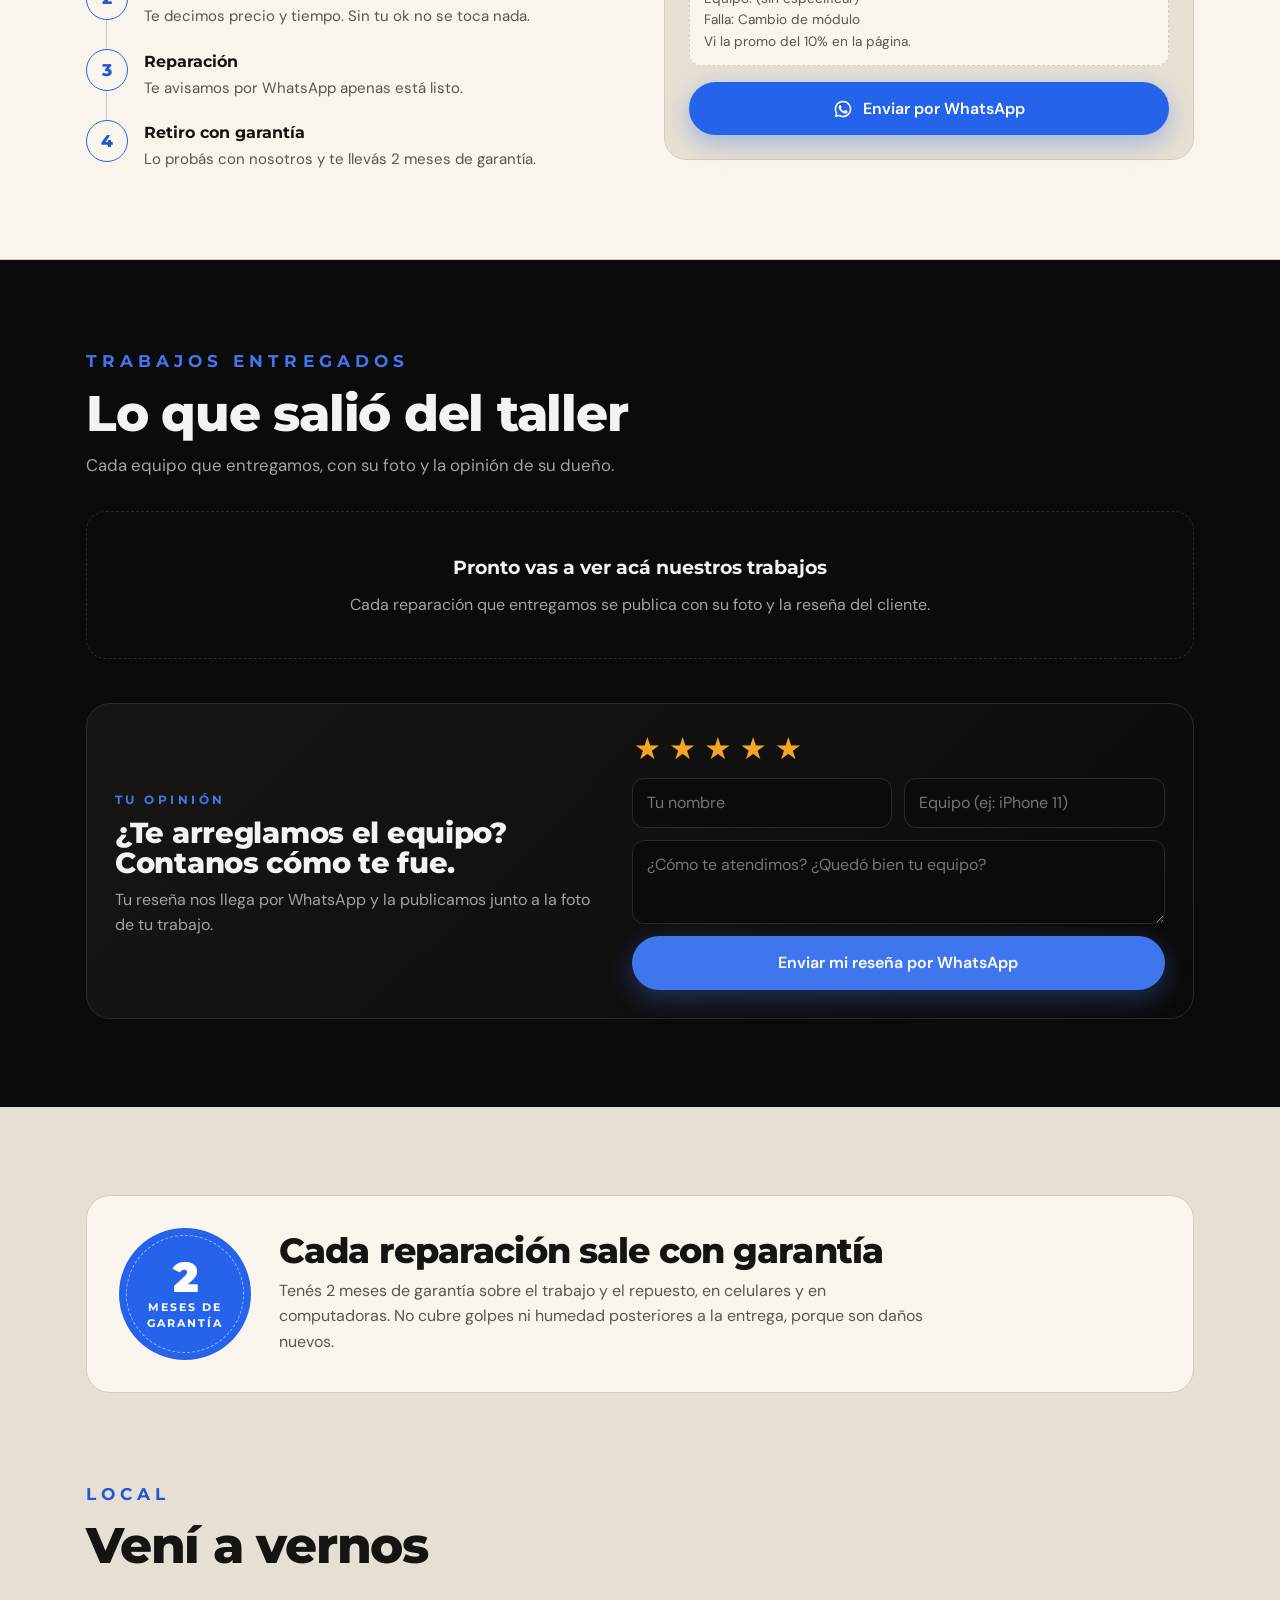
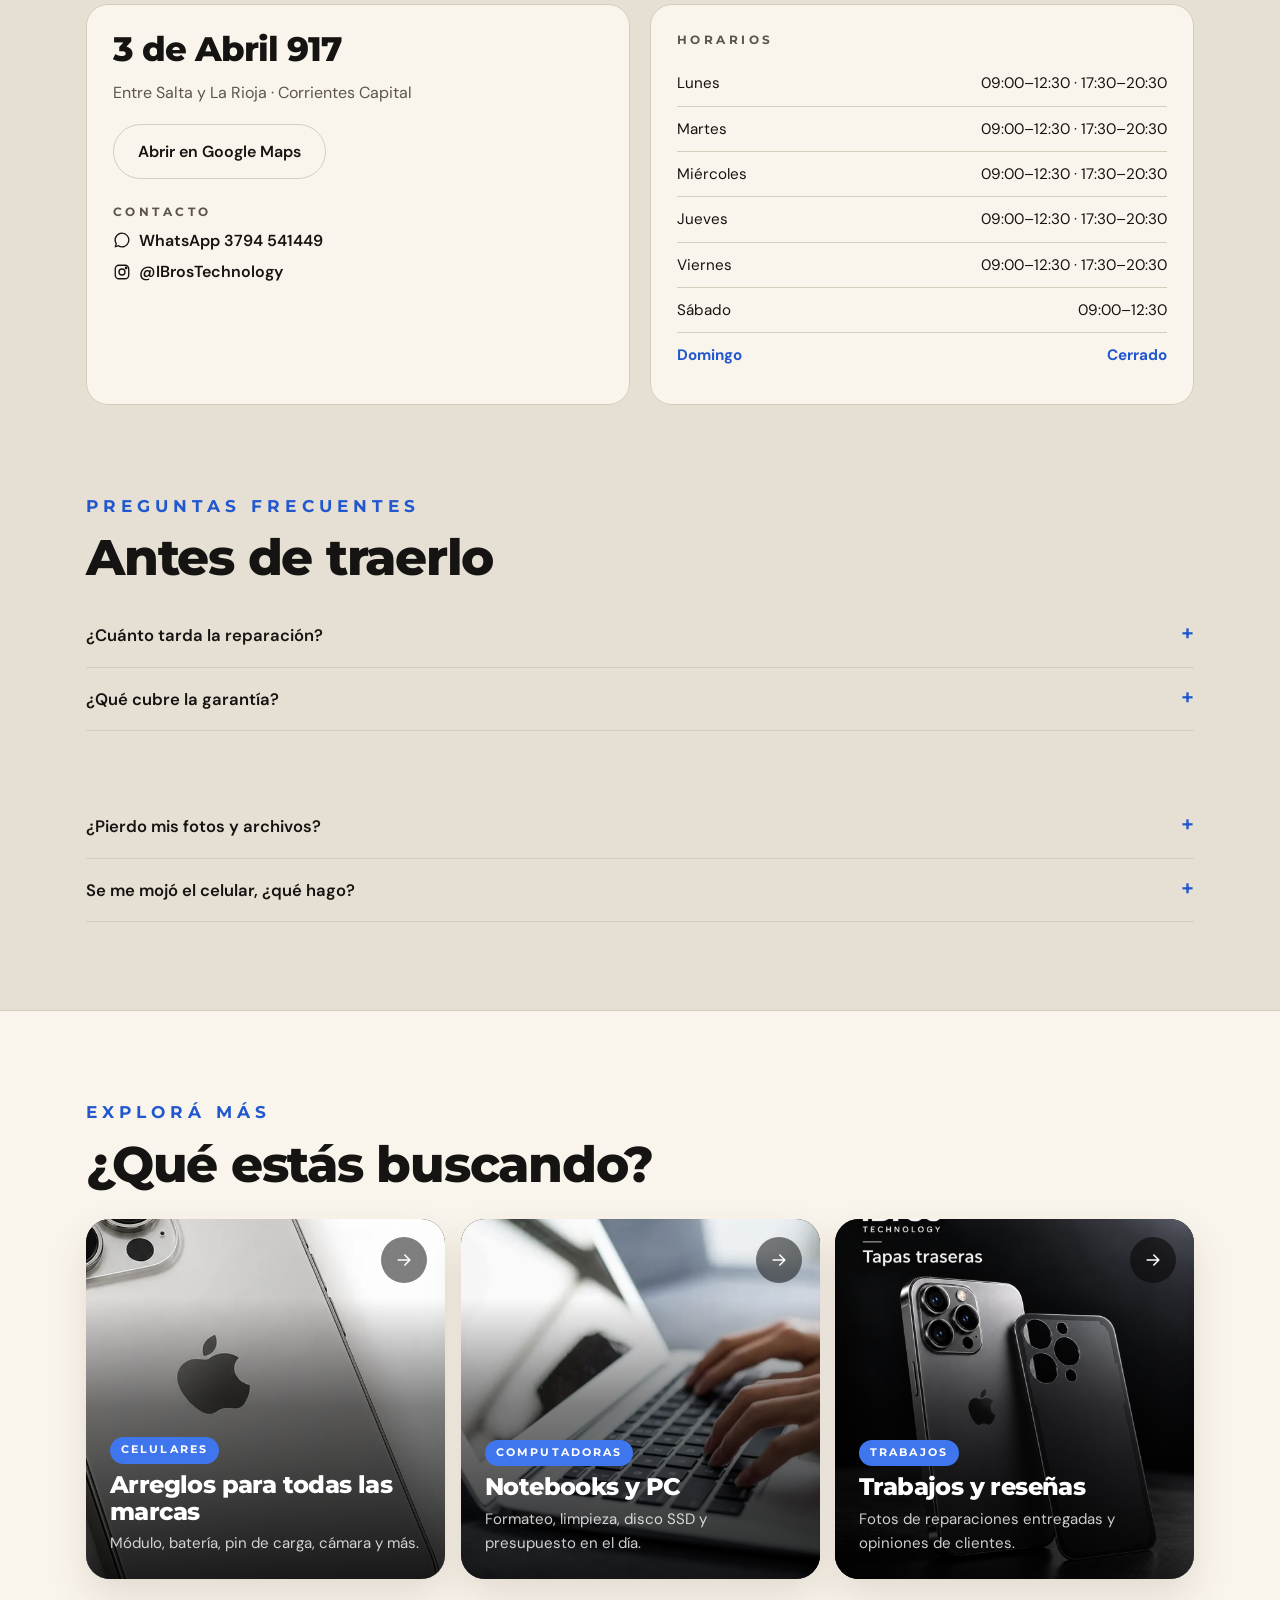
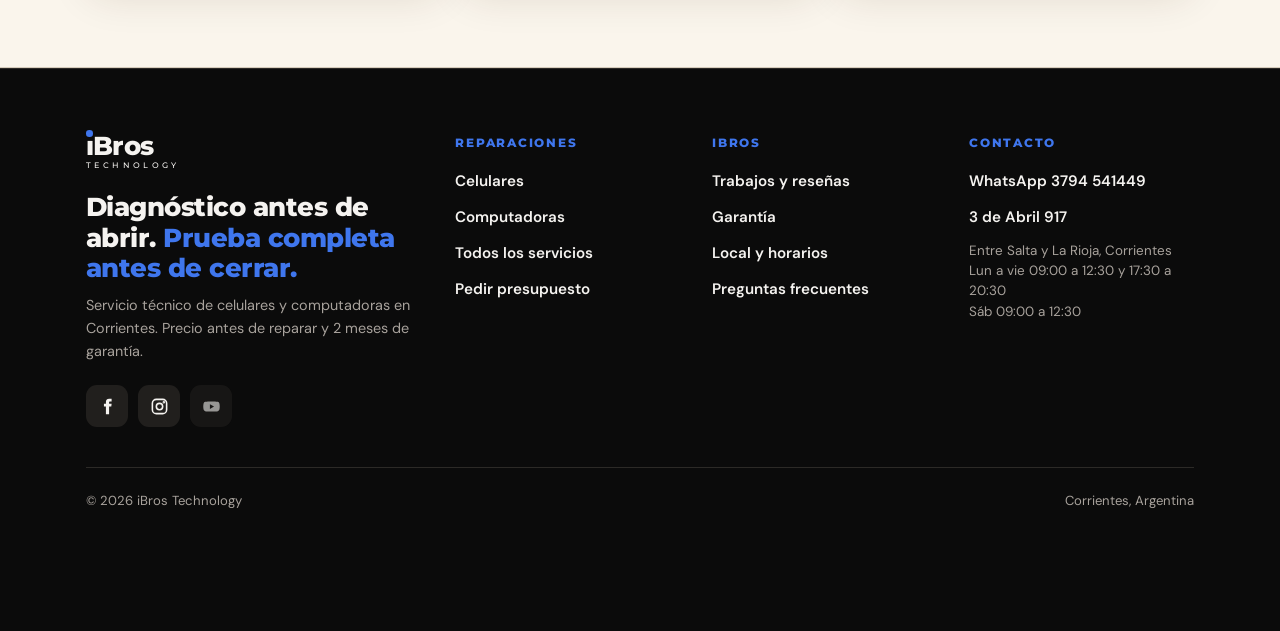
==== commit af8afb09: "Fotos protegidas, inclinación en todas las fotos, ícono nuevo, contador de garantía y anuncio del 10" ====
--- a/index.html
+++ b/index.html
@@ -5,7 +5,7 @@
 <meta name="color-scheme" content="only light">
 <meta name="viewport" content="width=device-width, initial-scale=1, viewport-fit=cover">
 <link rel="canonical" href="https://ibrostechnology.github.io/">
-<link rel="icon" href="favicon.svg" type="image/svg+xml">
+<link rel="icon" href="favicon.svg?v=2" type="image/svg+xml">
 <meta property="og:type" content="website">
 <meta property="og:locale" content="es_AR">
 <meta property="og:title" content="iBros Technology · Servicio técnico en Corrientes">
@@ -201,6 +201,24 @@
 @keyframes mvWord{from{translate:0 118%;rotate:6deg}}
 @keyframes mvPhoto{from{clip-path:inset(100% 0 0 0);scale:1.35}to{clip-path:inset(0 0 0 0)}}
 @keyframes mvZoom{from{scale:1.25}}
+/* Inclinación 3D de las fotos, como la del inicio: sigue al mouse y, en el celular, acompaña el scroll */
+.tilt{transform:perspective(1000px) rotateX(var(--rx,0deg)) rotateY(var(--ry,0deg));will-change:transform}
+.pcvis .frame.tilt{transition:transform .5s var(--ease)}
+.xp-card.tilt{transition:translate .35s var(--ease),box-shadow .35s var(--ease),transform .5s var(--ease)}
+.job.tilt{transition:translate .35s var(--ease),transform .5s var(--ease)}
+/* Fotos de los trabajos: sin menú de guardar, sin arrastrar y sin seleccionar */
+.job-img img,.lb-pics img{-webkit-touch-callout:none;-webkit-user-select:none;user-select:none;-webkit-user-drag:none;pointer-events:none}
+.lb-pics{-webkit-touch-callout:none;-webkit-user-select:none;user-select:none}
+/* Anuncio de descuento en Presupuesto */
+.promo{position:relative;overflow:hidden;isolation:isolate;display:flex;align-items:center;gap:16px;margin-top:22px;padding:16px 18px;border-radius:18px;background:linear-gradient(120deg,var(--accent),color-mix(in srgb,var(--accent) 70%,#000));color:#fff;box-shadow:0 18px 40px color-mix(in srgb,var(--accent) 35%,transparent);max-width:46ch}
+.promo::after{content:"";position:absolute;inset:0;z-index:-1;background:linear-gradient(105deg,transparent 35%,rgba(255,255,255,.35) 50%,transparent 65%);translate:-100% 0}
+.promo .pct{flex:none;display:grid;place-items:center;width:68px;height:68px;border-radius:50%;background:#fff;color:var(--accent);font-family:Montserrat,sans-serif;font-weight:900;font-size:1.35rem;line-height:1;letter-spacing:-.04em;text-align:center}
+.promo .pct small{display:block;font-size:.62rem;letter-spacing:.08em;font-weight:800}
+.promo b{display:block;font-family:Montserrat,sans-serif;font-size:1.08rem;line-height:1.2}
+.promo span{font-size:.9rem;opacity:.92}
+@media (prefers-reduced-motion:no-preference){.promo::after{animation:promoShine 3.2s ease-in-out infinite}.promo .pct{animation:promoPop 2.4s var(--ease) infinite}}
+@keyframes promoShine{0%,55%{translate:-100% 0}100%{translate:100% 0}}
+@keyframes promoPop{0%,70%,100%{scale:1}80%{scale:1.1}90%{scale:.97}}
 
 section{padding-block:88px}
 .head{display:flex;flex-direction:column;gap:12px;max-width:62ch}
@@ -575,7 +593,7 @@
     <div class="ctas"><a class="btn btn-or" href="https://wa.me/5493794541449?text=Hola%20iBros%2C%20quiero%20un%20presupuesto%20para%20mi%20celular." target="_blank" rel="noopener">Consultar por mi celular</a></div>
   </div>
   <div class="pcvis reveal">
-    <div class="frame"><img data-foto="celulares" src="img/bateria-foto.webp" alt="iPhone y batería de repuesto" width="900" height="598" loading="lazy"></div>
+    <div class="frame tilt"><img data-foto="celulares" src="img/bateria-foto.webp" alt="iPhone y batería de repuesto" width="900" height="598" loading="lazy"></div>
     <div class="pill p1"><span class="ic"><svg viewBox="0 0 24 24" fill="none" stroke="currentColor" stroke-width="2" aria-hidden="true"><circle cx="12" cy="12" r="8.5"/><path d="M12 7.5V12l3 2"/></svg></span><span><b>En el día</b><small>la mayoría de los arreglos</small></span></div>
     <div class="pill p2"><span class="ic"><svg viewBox="0 0 24 24" fill="none" stroke="currentColor" stroke-width="2" aria-hidden="true"><path d="M12 3 4.5 6v5.5c0 4.6 3.2 8.1 7.5 9.5 4.3-1.4 7.5-4.9 7.5-9.5V6L12 3Z"/><path d="m8.8 12 2.2 2.2 4.2-4.4"/></svg></span><span><b>2 meses</b><small>de garantía</small></span></div>
   </div>
@@ -591,7 +609,7 @@
     <div class="ctas"><a class="btn btn-or" href="https://wa.me/5493794541449?text=Hola%20iBros%2C%20quiero%20un%20presupuesto%20para%20mi%20computadora." target="_blank" rel="noopener">Consultar por mi computadora</a></div>
   </div>
   <div class="pcvis reveal">
-    <div class="frame"><img data-foto="computadoras" src="img/pc-foto.webp" alt="Notebook en uso" width="900" height="692" loading="lazy"></div>
+    <div class="frame tilt"><img data-foto="computadoras" src="img/pc-foto.webp" alt="Notebook en uso" width="900" height="692" loading="lazy"></div>
     <div class="pill p1"><span class="ic"><svg viewBox="0 0 24 24" fill="none" stroke="currentColor" stroke-width="2" aria-hidden="true"><circle cx="12" cy="12" r="8.5"/><path d="M12 7.5V12l3 2"/></svg></span><span><b>Presupuesto</b><small>en el día</small></span></div>
     <div class="pill p2"><span class="ic"><svg viewBox="0 0 24 24" fill="none" stroke="currentColor" stroke-width="2" aria-hidden="true"><path d="M13 2 4 14h7l-1 8 9-12h-7l1-8Z"/></svg></span><span><b>SSD</b><small>hasta 5 veces más rápida</small></span></div>
   </div>
@@ -602,6 +620,7 @@
     <p class="eyebrow or">Presupuesto</p>
     <h2 style="margin-top:12px">Armá tu consulta en 20 segundos</h2>
     <p style="margin-top:14px;color:var(--muted);max-width:46ch;font-size:1.05rem">Completá lo que sepas y se abre WhatsApp con el mensaje listo para enviar.</p>
+    <div class="promo" id="promo"><span class="pct">10%<small>OFF</small></span><div><b>Las 5 primeras consultas tienen 10% de descuento</b><span>Armá tu consulta acá y enviala por WhatsApp desde la página.</span></div></div>
     <ol class="steps">
       <li><div><b>Consultás</b><span>Por WhatsApp o en el local, con el modelo y la falla.</span></div></li>
       <li><div><b>Presupuesto</b><span>Te decimos precio y tiempo. Sin tu ok no se toca nada.</span></div></li>
@@ -719,21 +738,21 @@
 <section class="alt" id="explorar"><div class="wrap">
   <div class="head reveal" style="margin-bottom:28px"><p class="eyebrow or">Explorá más</p><h2>¿Qué estás buscando?</h2></div>
   <nav class="xp" aria-label="Explorá más">
-    <a class="xp-card reveal" href="#celulares">
+    <a class="xp-card tilt reveal" href="#celulares">
       <img data-foto="explorar-cel" src="img/iphone-foto.webp" alt="" width="600" height="1015" loading="lazy">
       <span class="xp-go" aria-hidden="true"><svg viewBox="0 0 24 24" fill="none" stroke="currentColor" stroke-width="1.9" stroke-linecap="round" stroke-linejoin="round"><path d="M5 12h14M13 6l6 6-6 6"/></svg></span>
       <span class="xp-k">Celulares</span>
       <b>Arreglos para todas las marcas</b>
       <p>Módulo, batería, pin de carga, cámara y más.</p>
     </a>
-    <a class="xp-card reveal" href="#computadoras">
+    <a class="xp-card tilt reveal" href="#computadoras">
       <img data-foto="explorar-pc" src="img/pc-foto.webp" alt="" width="900" height="692" loading="lazy">
       <span class="xp-go" aria-hidden="true"><svg viewBox="0 0 24 24" fill="none" stroke="currentColor" stroke-width="1.9" stroke-linecap="round" stroke-linejoin="round"><path d="M5 12h14M13 6l6 6-6 6"/></svg></span>
       <span class="xp-k">Computadoras</span>
       <b>Notebooks y PC</b>
       <p>Formateo, limpieza, disco SSD y presupuesto en el día.</p>
     </a>
-    <a class="xp-card reveal" href="#trabajos">
+    <a class="xp-card tilt reveal" href="#trabajos">
       <img data-foto="explorar-trabajos" src="img/tapas-foto.webp" alt="" width="900" height="745" loading="lazy">
       <span class="xp-go" aria-hidden="true"><svg viewBox="0 0 24 24" fill="none" stroke="currentColor" stroke-width="1.9" stroke-linecap="round" stroke-linejoin="round"><path d="M5 12h14M13 6l6 6-6 6"/></svg></span>
       <span class="xp-k">Trabajos</span>
@@ -939,11 +958,32 @@
     el.classList.add("touch");setTimeout(function(){el.classList.remove("touch")},600);
   },{passive:true});
 
-  // Inclinación de la foto principal
+  // Inclinación 3D: la foto principal y todas las fotos con .tilt (secciones, Explorá más y trabajos)
   var vis=$("visual"),frame=vis.querySelector(".frame");
+  function tiltSet(el,x,y){el.style.setProperty("--ry",(x*10)+"deg");el.style.setProperty("--rx",(-y*10)+"deg")}
   if(!reduce&&matchMedia("(pointer:fine)").matches){
-    vis.addEventListener("pointermove",function(e){var r=vis.getBoundingClientRect(),x=(e.clientX-r.left)/r.width-.5,y=(e.clientY-r.top)/r.height-.5;frame.style.setProperty("--ry",(x*10)+"deg");frame.style.setProperty("--rx",(-y*10)+"deg")});
-    vis.addEventListener("pointerleave",function(){frame.style.setProperty("--ry","0deg");frame.style.setProperty("--rx","0deg")});
+    vis.addEventListener("pointermove",function(e){var r=vis.getBoundingClientRect();tiltSet(frame,(e.clientX-r.left)/r.width-.5,(e.clientY-r.top)/r.height-.5)});
+    vis.addEventListener("pointerleave",function(){tiltSet(frame,0,0)});
+    var tLast=null;
+    document.addEventListener("pointermove",function(e){
+      var el=e.target.closest&&e.target.closest(".tilt");
+      if(tLast&&tLast!==el)tiltSet(tLast,0,0);tLast=el;if(!el)return;
+      var r=el.getBoundingClientRect();tiltSet(el,((e.clientX-r.left)/r.width-.5)*.8,((e.clientY-r.top)/r.height-.5)*.8);
+    },{passive:true});
+    document.documentElement.addEventListener("pointerleave",function(){if(tLast){tiltSet(tLast,0,0);tLast=null}});
+  }else if(!reduce){
+    // En el celular no hay mouse: las fotos se inclinan suave según dónde están en la pantalla al scrollear
+    var tTick=false;
+    function tiltScroll(){
+      tTick=false;var h=innerHeight;
+      [frame].concat([].slice.call(document.querySelectorAll(".tilt"))).forEach(function(el){
+        var r=el.getBoundingClientRect();if(r.bottom<0||r.top>h)return;
+        var p=Math.max(-1,Math.min(1,((r.top+r.height/2)/h-.5)*2));
+        el.style.setProperty("--rx",(p*7)+"deg");el.style.setProperty("--ry","0deg");
+      });
+    }
+    addEventListener("scroll",function(){if(!tTick){tTick=true;requestAnimationFrame(tiltScroll)}},{passive:true});
+    addEventListener("resize",tiltScroll,{passive:true});tiltScroll();
   }
 
   // Selector Celulares / Computadoras del inicio
@@ -1033,8 +1073,8 @@
   function fecha(s){try{return new Date(s+"T12:00:00").toLocaleDateString("es-AR",{day:"numeric",month:"short"})}catch(e){return s}}
   function card(j,i){
     var f=j.fotos||[];
-    return'<article class="job"><button class="job-img" type="button" data-i="'+i+'" aria-label="Ver trabajo: '+esc(j.equipo)+'">'+
-      (f[0]?'<img src="'+esc(f[0])+'" alt="'+esc(j.equipo)+'" loading="lazy">':"")+(j.ejemplo?'<span class="ex">Ejemplo</span>':"")+(f.length>1?'<span class="n">'+f.length+' fotos</span>':"")+
+    return'<article class="job tilt"><button class="job-img" type="button" data-i="'+i+'" aria-label="Ver trabajo: '+esc(j.equipo)+'">'+
+      (f[0]?'<img src="'+esc(f[0])+'" alt="'+esc(j.equipo)+'" loading="lazy" draggable="false">':"")+(j.ejemplo?'<span class="ex">Ejemplo</span>':"")+(f.length>1?'<span class="n">'+f.length+' fotos</span>':"")+
       '</button><div class="job-body"><div class="job-meta"><span class="chip">'+esc(CATS[j.categoria]||"Reparación")+'</span><time>'+esc(fecha(j.fecha))+'</time></div><h3>'+esc(j.equipo)+'</h3>'+
       (j.trabajo?'<p class="job-desc">'+esc(j.trabajo)+'</p>':"")+
       (j.resena?'<blockquote><p>'+esc(j.resena)+'</p><footer><span class="stars">'+stars(j.estrellas)+'</span>'+(j.cliente?'<span>'+esc(j.cliente)+'</span>':"")+'</footer></blockquote>':"")+'</div></article>';
@@ -1069,7 +1109,7 @@
   var lb=$("lb");
   rail.addEventListener("click",function(e){
     var b=e.target.closest(".job-img");if(!b)return;var j=jobs[b.dataset.i];
-    $("lbPics").innerHTML=(j.fotos||[]).map(function(f){return'<img src="'+esc(f)+'" alt="'+esc(j.equipo)+'">'}).join("");
+    $("lbPics").innerHTML=(j.fotos||[]).map(function(f){return'<img src="'+esc(f)+'" alt="'+esc(j.equipo)+'" draggable="false">'}).join("");
     $("lbTxt").innerHTML='<span class="chip" style="align-self:flex-start">'+esc(CATS[j.categoria]||"Reparación")+'</span><h3>'+esc(j.equipo)+'</h3><p style="color:var(--band-muted)">'+esc(fecha(j.fecha))+(j.ejemplo?" · ejemplo":"")+'</p>'+
       (j.trabajo?'<p>'+esc(j.trabajo)+'</p>':"")+
       (j.resena?'<blockquote style="margin:8px 0 0;padding:14px;border-radius:14px;background:var(--band);border:1px solid var(--band-line)"><p>“'+esc(j.resena)+'”</p><p style="margin-top:8px;font-size:.85rem;color:var(--band-muted)"><span class="stars">'+stars(j.estrellas)+'</span> '+esc(j.cliente||"")+'</p></blockquote>':"")+
@@ -1077,6 +1117,8 @@
     lb.showModal?lb.showModal():lb.setAttribute("open","");
   });
   $("lbClose").onclick=function(){lb.close()};
+  // Fotos de clientes: sin "Guardar imagen" (clic derecho o mantener apretado) y sin arrastrarlas
+  [rail,lb].forEach(function(box){["contextmenu","dragstart"].forEach(function(ev){box.addEventListener(ev,function(e){if(e.target.closest(".job-img,.lb-pics"))e.preventDefault()})})});
   lb.addEventListener("click",function(e){if(e.target===lb)lb.close()});
 
   // Reseña por WhatsApp
@@ -1125,7 +1167,7 @@
   }
   function build(){
     var tipo=f.querySelector('input[name=tipo]:checked').value,modelo=$("modelo").value.trim(),det=$("detalle").value.trim();
-    var msg="Hola iBros, quiero un presupuesto para mi "+tipo+".\nEquipo: "+(modelo||"(sin especificar)")+"\nFalla: "+$("falla").value+(det?"\nDetalle: "+det:"");
+    var msg="Hola iBros, quiero un presupuesto para mi "+tipo+".\nEquipo: "+(modelo||"(sin especificar)")+"\nFalla: "+$("falla").value+(det?"\nDetalle: "+det:"")+($("promo")?"\nVi la promo del 10% en la página.":"");
     $("prev").textContent=msg;$("send").href=wa(msg);
   }
   f.addEventListener("input",build);f.addEventListener("change",function(e){if(e.target.name==="tipo")fillFalla();else build()});
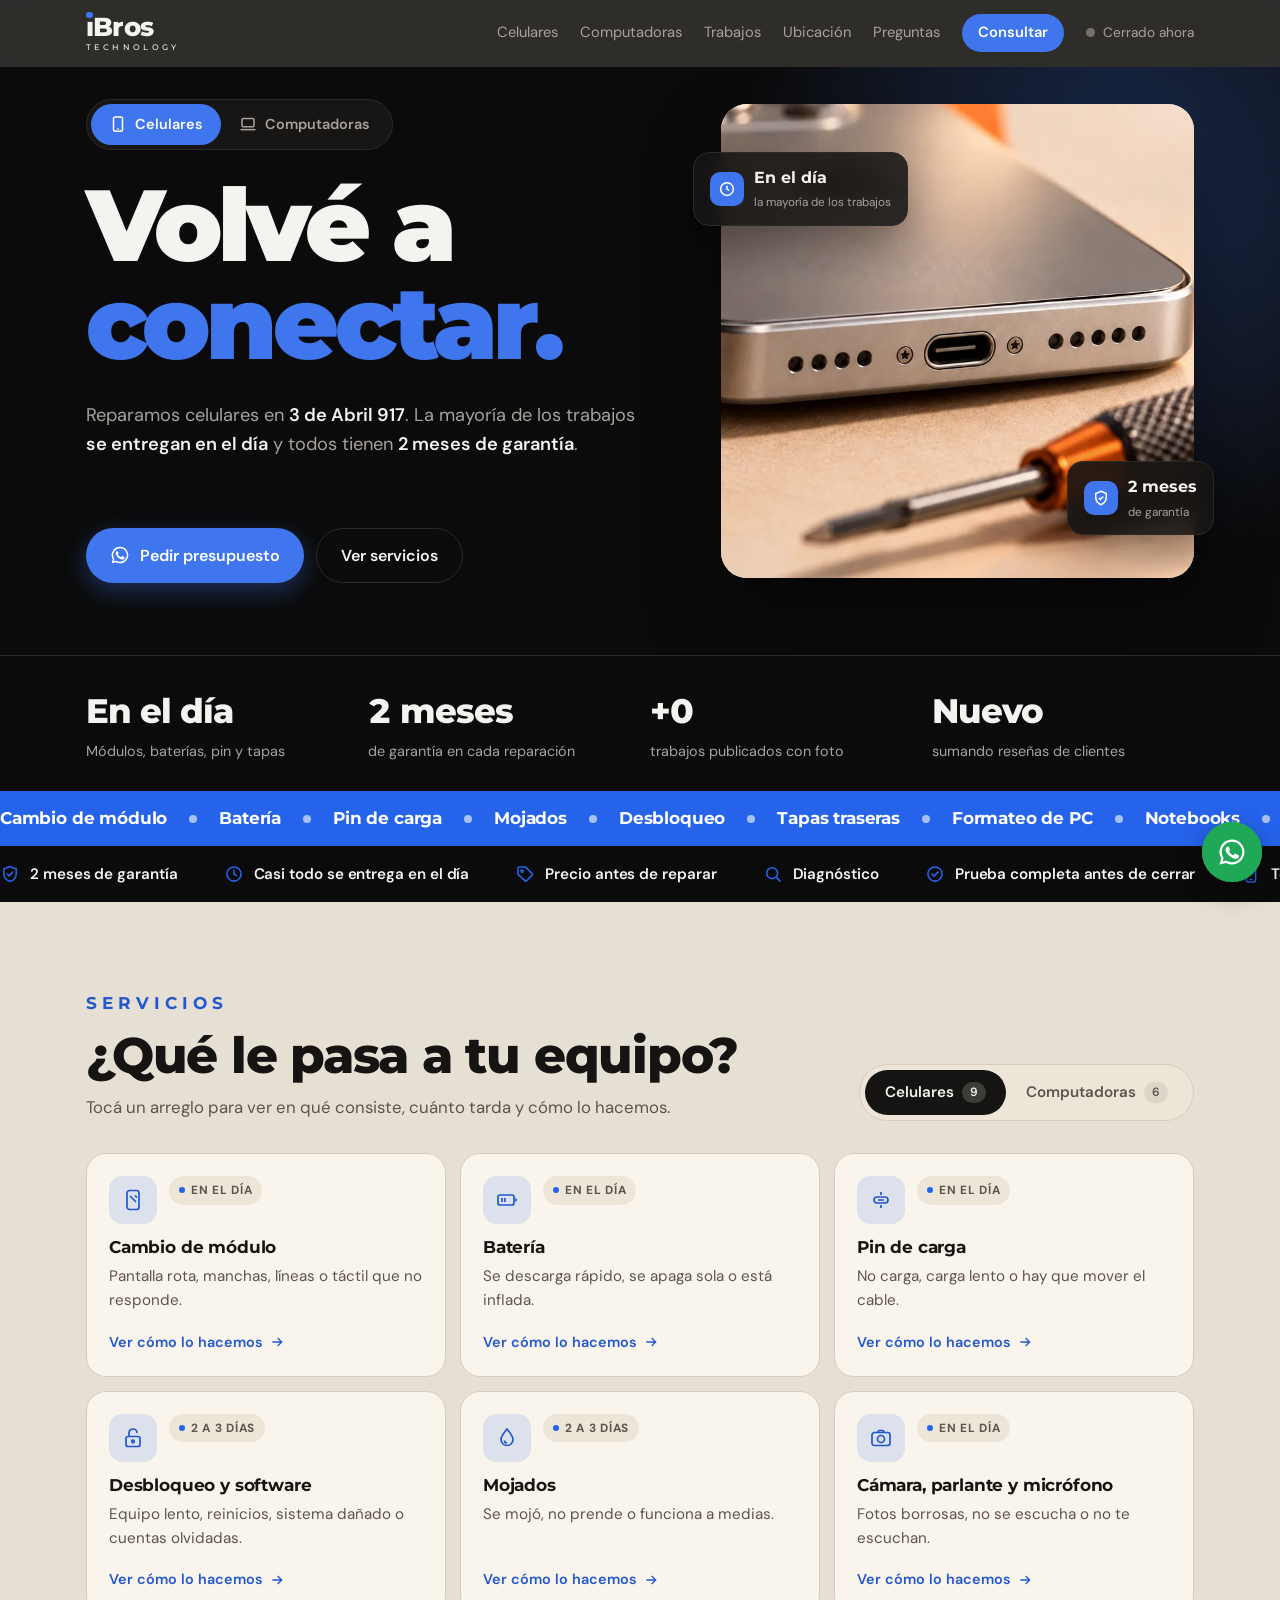
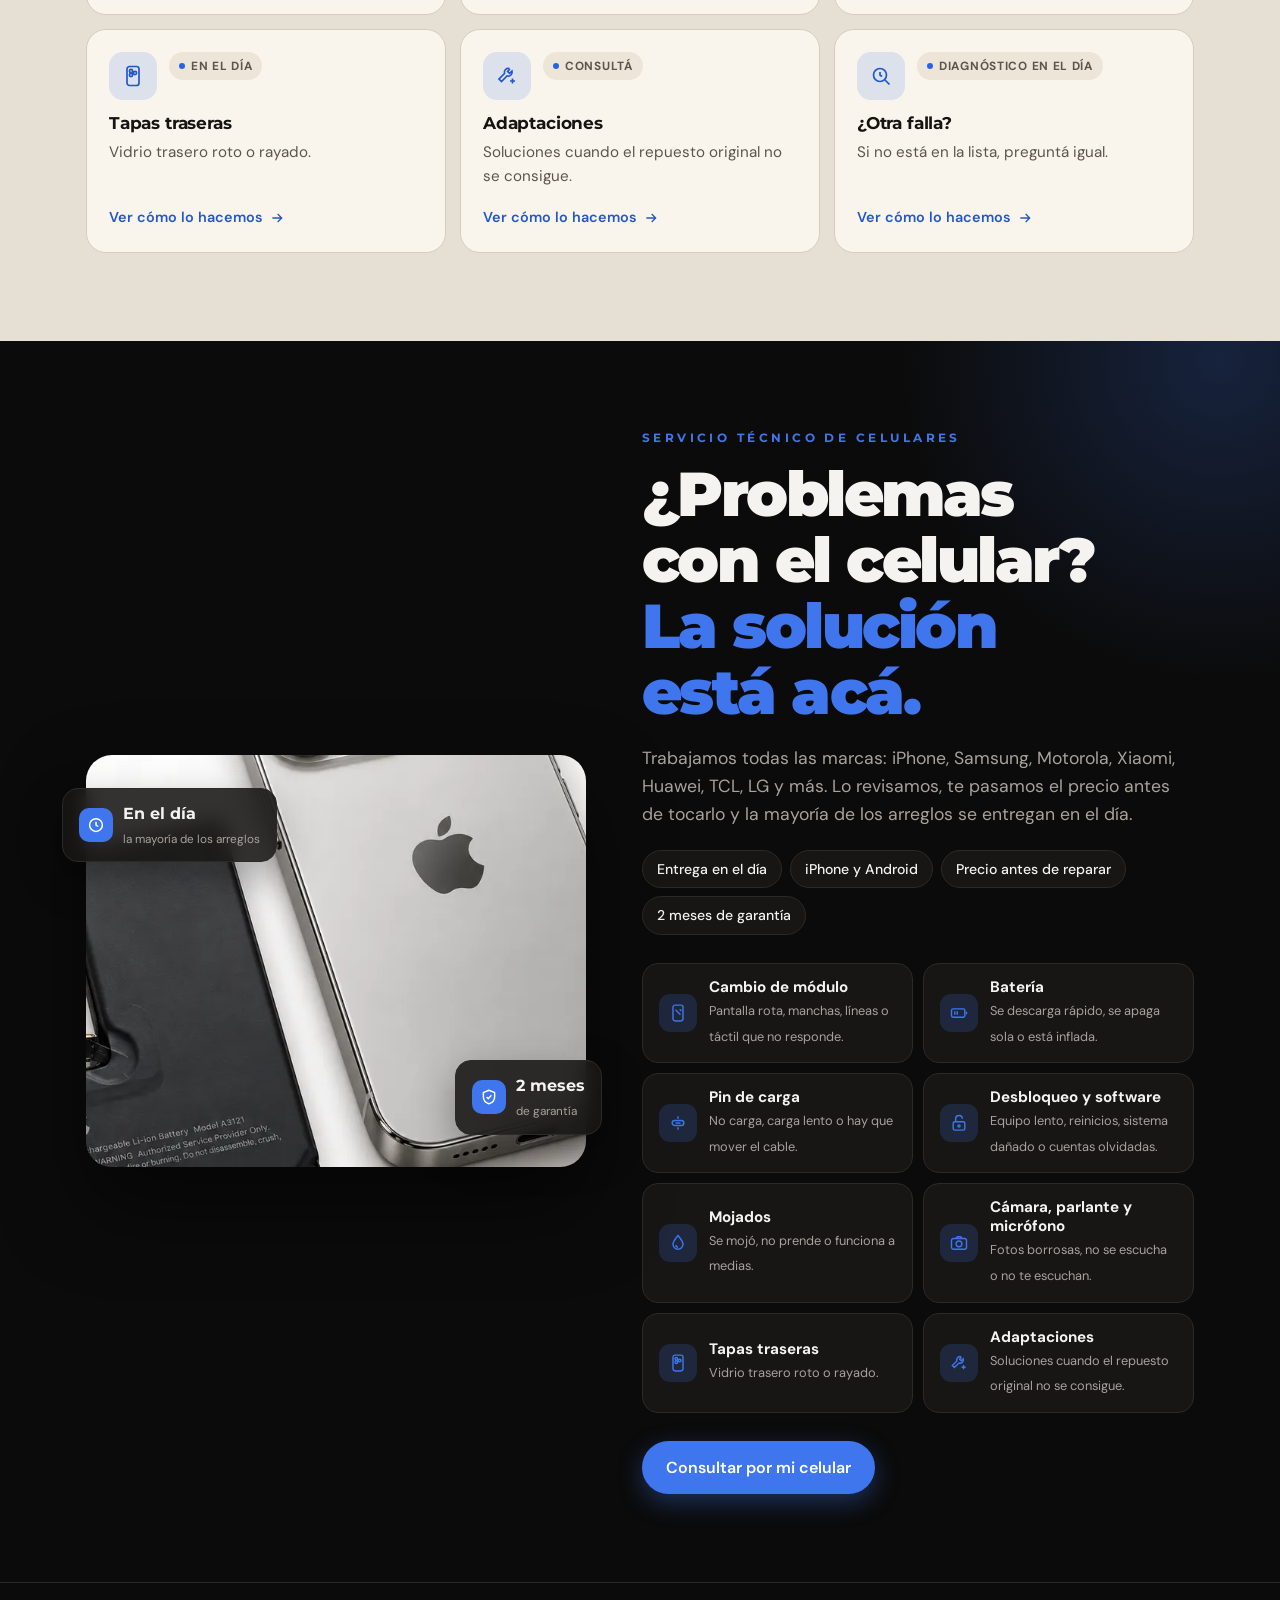
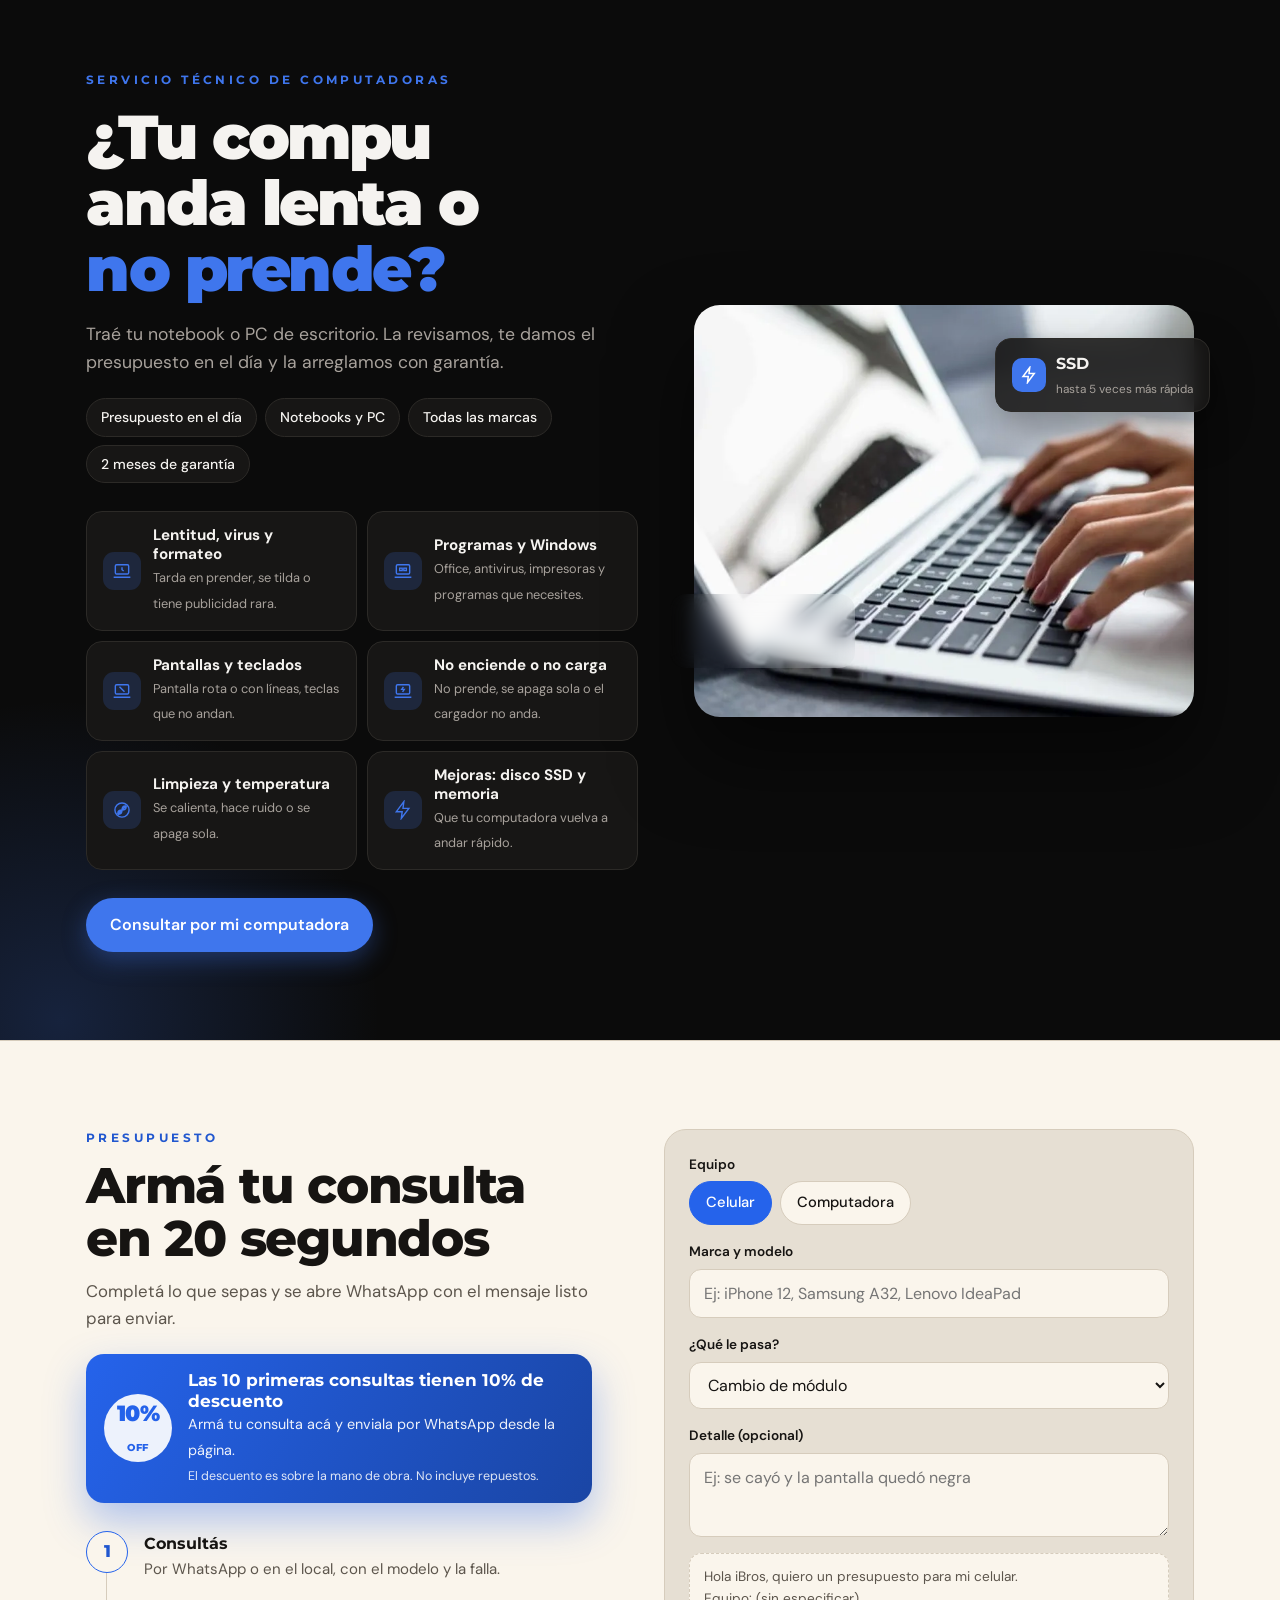
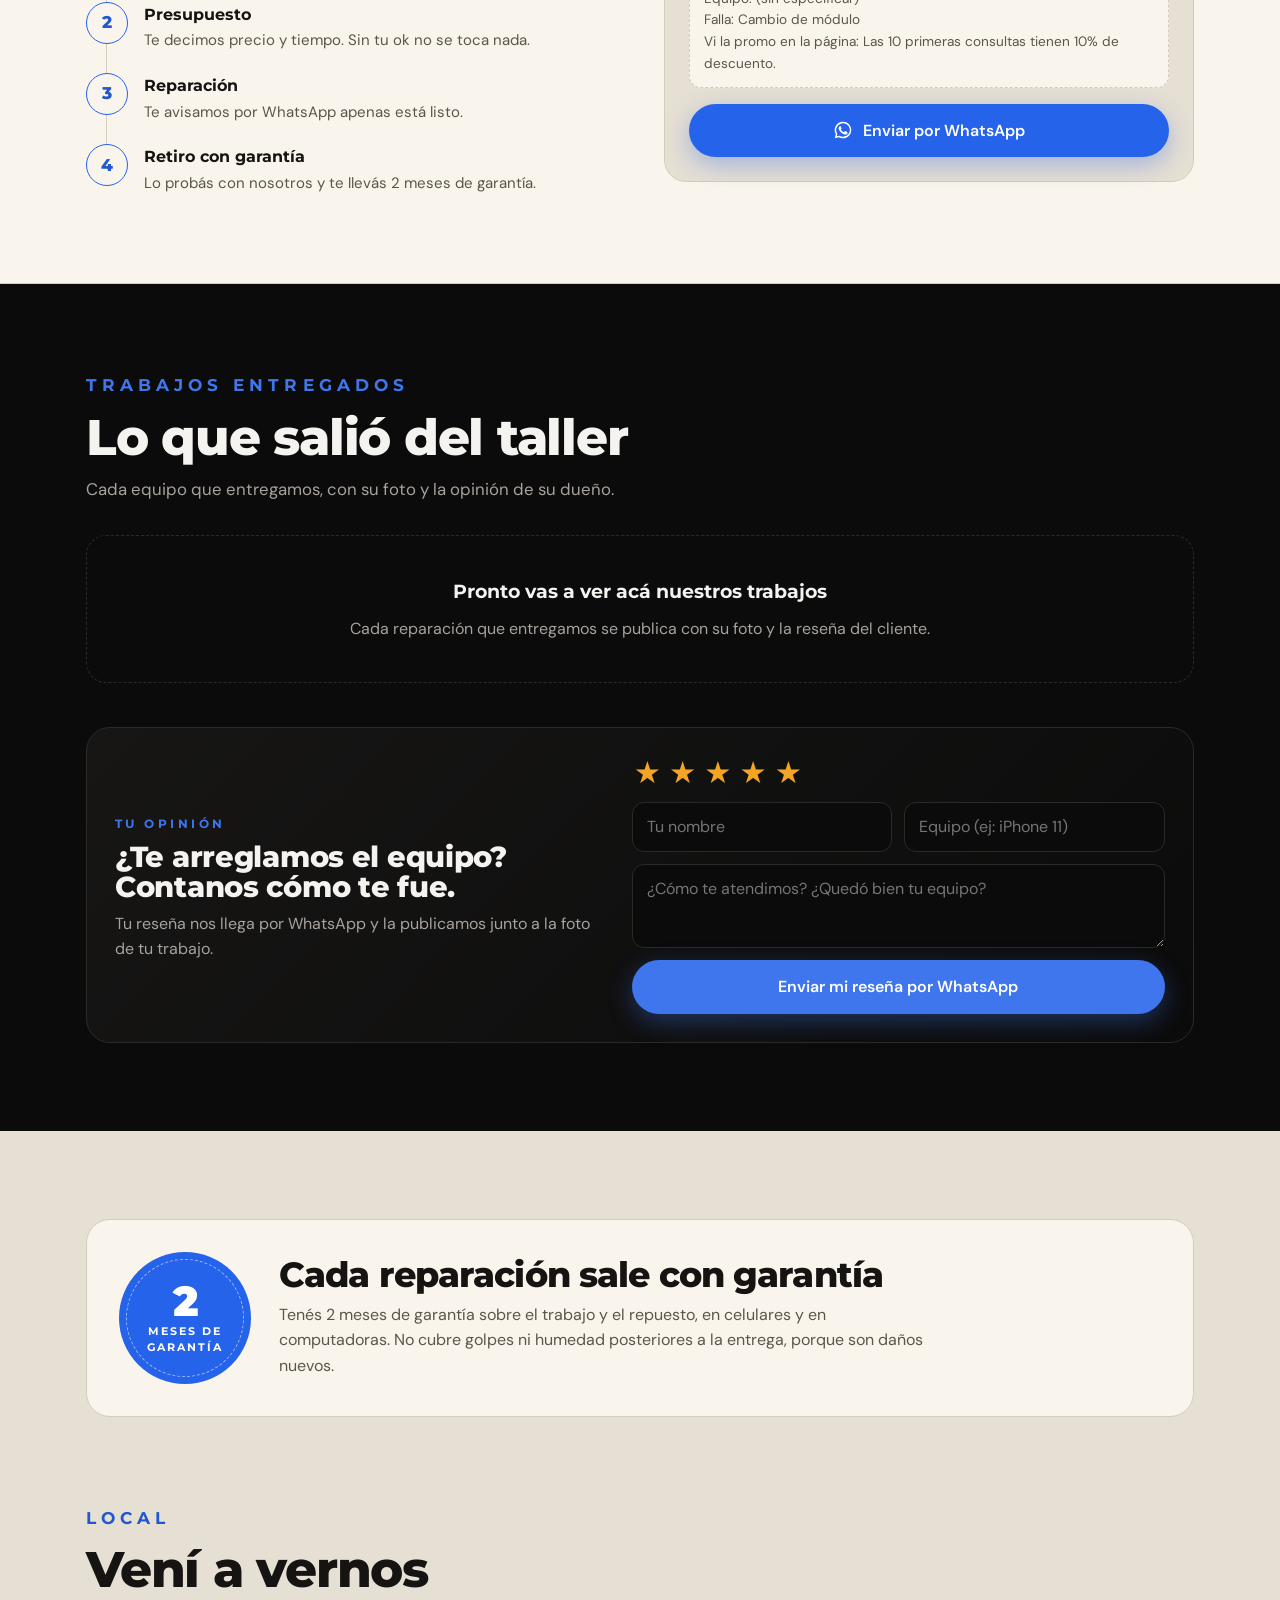
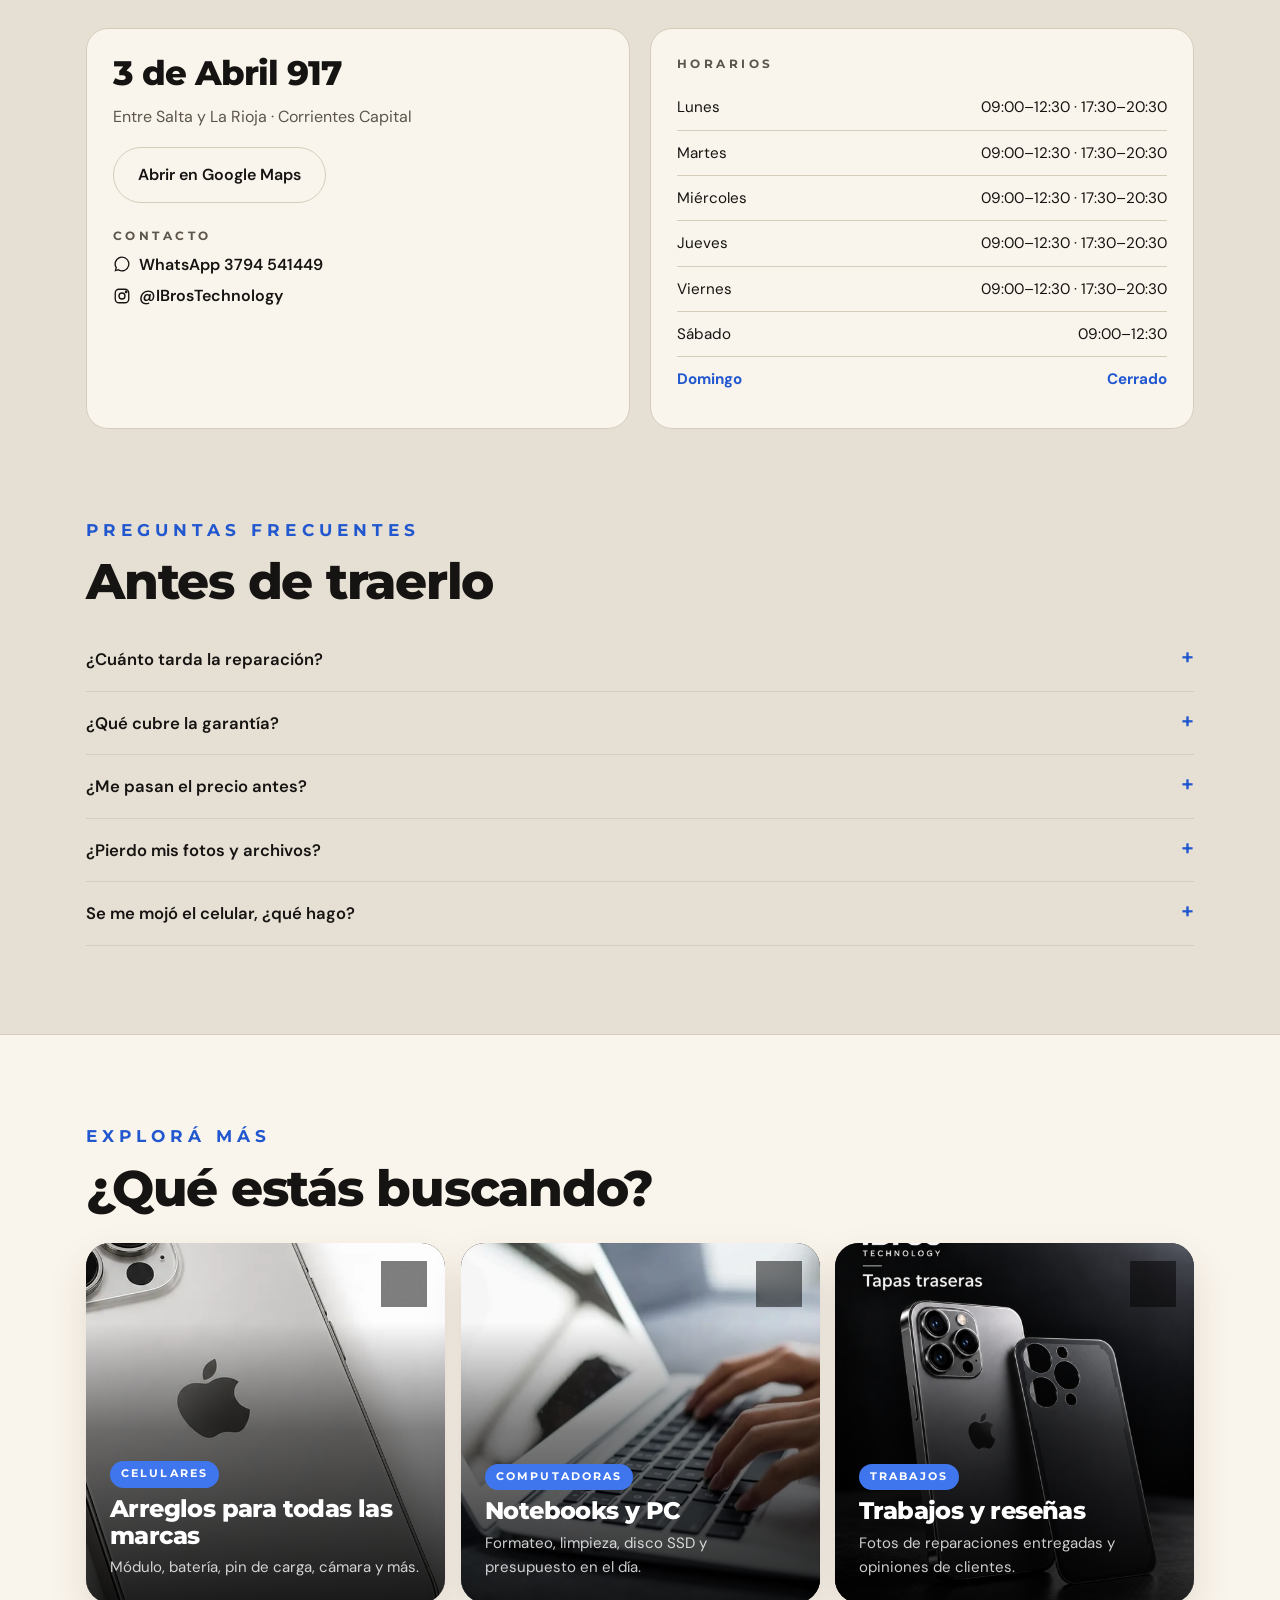
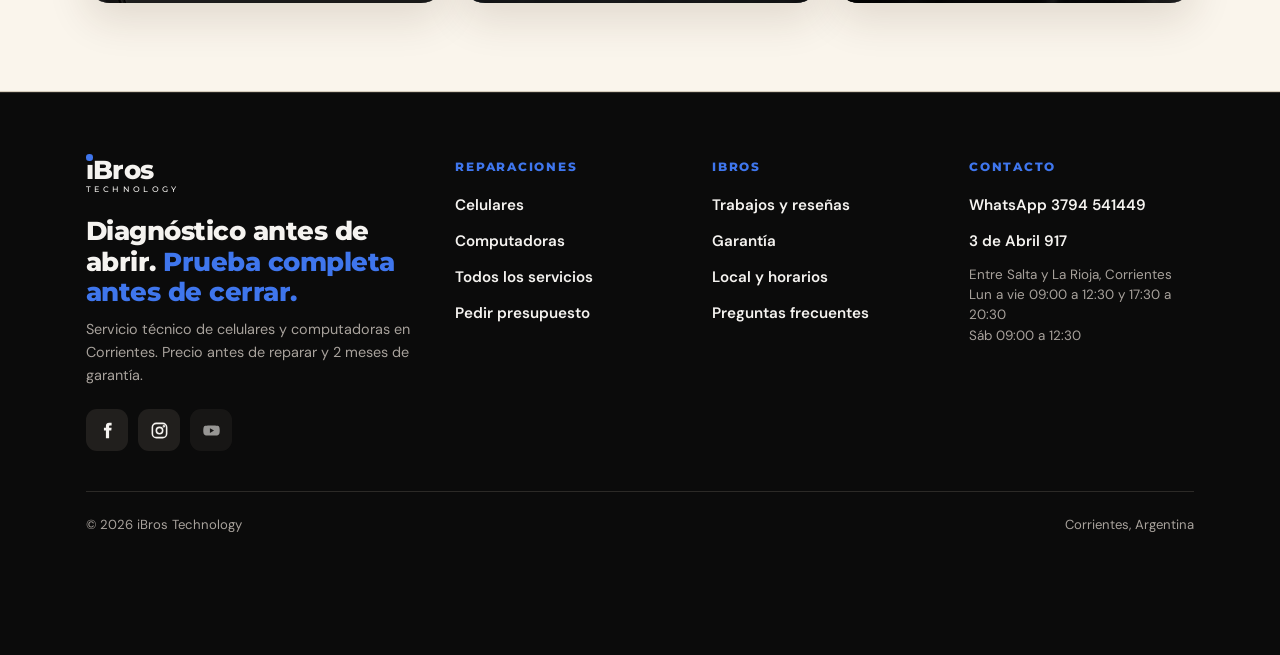
==== commit 4588245b: "Pestaña Promos en el panel: descuento o regalo, cupos, aclaración de mano de obra y botón para apaga" ====
--- a/index.html
+++ b/index.html
@@ -213,6 +213,9 @@
 .promo{position:relative;overflow:hidden;isolation:isolate;display:flex;align-items:center;gap:16px;margin-top:22px;padding:16px 18px;border-radius:18px;background:linear-gradient(120deg,var(--accent),color-mix(in srgb,var(--accent) 70%,#000));color:#fff;box-shadow:0 18px 40px color-mix(in srgb,var(--accent) 35%,transparent);max-width:46ch}
 .promo::after{content:"";position:absolute;inset:0;z-index:-1;background:linear-gradient(105deg,transparent 35%,rgba(255,255,255,.35) 50%,transparent 65%);translate:-100% 0}
 .promo .pct{flex:none;display:grid;place-items:center;width:68px;height:68px;border-radius:50%;background:#fff;color:var(--accent);font-family:Montserrat,sans-serif;font-weight:900;font-size:1.35rem;line-height:1;letter-spacing:-.04em;text-align:center}
+.promo[hidden]{display:none}
+.promo .pct svg{width:30px;height:30px}
+.promo em{display:block;margin-top:4px;font-style:normal;font-size:.78rem;opacity:.85}
 .promo .pct small{display:block;font-size:.62rem;letter-spacing:.08em;font-weight:800}
 .promo b{display:block;font-family:Montserrat,sans-serif;font-size:1.08rem;line-height:1.2}
 .promo span{font-size:.9rem;opacity:.92}
@@ -620,7 +623,7 @@
     <p class="eyebrow or">Presupuesto</p>
     <h2 style="margin-top:12px">Armá tu consulta en 20 segundos</h2>
     <p style="margin-top:14px;color:var(--muted);max-width:46ch;font-size:1.05rem">Completá lo que sepas y se abre WhatsApp con el mensaje listo para enviar.</p>
-    <div class="promo" id="promo"><span class="pct">10%<small>OFF</small></span><div><b>Las 5 primeras consultas tienen 10% de descuento</b><span>Armá tu consulta acá y enviala por WhatsApp desde la página.</span></div></div>
+    <div class="promo" id="promo" hidden><span class="pct" id="promoBadge"></span><div><b id="promoTit"></b><span>Armá tu consulta acá y enviala por WhatsApp desde la página.</span><em id="promoAcl"></em></div></div>
     <ol class="steps">
       <li><div><b>Consultás</b><span>Por WhatsApp o en el local, con el modelo y la falla.</span></div></li>
       <li><div><b>Presupuesto</b><span>Te decimos precio y tiempo. Sin tu ok no se toca nada.</span></div></li>
@@ -1165,9 +1168,22 @@
     var list=(pc?SV.computadoras:SV.celulares)||[];
     $("falla").innerHTML=list.map(function(s){return'<option>'+esc(s.nombre)+'</option>'}).join("");build();
   }
+  // Promo de Presupuesto (promos.json, la arma el panel en la pestaña Promos)
+  var PROMO=null;
+  function promoTitulo(p){
+    if(p.titulo)return p.titulo;var n=+p.cupos||0,uno=n===1;
+    var q=n>0?(uno?"La primera consulta":"Las "+n+" primeras consultas"):"Las consultas por la página";
+    return q+(uno?" tiene ":" tienen ")+(p.tipo==="regalo"?"de regalo: "+p.regalo:p.porcentaje+"% de descuento");
+  }
+  function promoOk(p){return!!p&&p.activa===true&&(p.tipo==="regalo"?!!String(p.regalo||"").trim():+p.porcentaje>0)}
+  function renderPromo(){
+    var el=$("promo");if(!promoOk(PROMO)){el.hidden=true;return}
+    $("promoBadge").innerHTML=PROMO.tipo==="regalo"?'<svg viewBox="0 0 24 24" fill="none" stroke="currentColor" stroke-width="2" stroke-linecap="round" stroke-linejoin="round" aria-hidden="true"><rect x="3.5" y="8" width="17" height="4" rx="1"/><path d="M5 12v8.5h14V12M12 8v12.5M12 8S10.5 3.5 8 4.2 8.3 8 12 8Zm0 0s1.5-4.5 4-3.8S15.7 8 12 8Z"/></svg><small>REGALO</small>':esc(String(Math.round(+PROMO.porcentaje)))+"%<small>OFF</small>";
+    $("promoTit").textContent=promoTitulo(PROMO);$("promoAcl").textContent=PROMO.aclaracion||"";$("promoAcl").hidden=!PROMO.aclaracion;el.hidden=false;
+  }
   function build(){
     var tipo=f.querySelector('input[name=tipo]:checked').value,modelo=$("modelo").value.trim(),det=$("detalle").value.trim();
-    var msg="Hola iBros, quiero un presupuesto para mi "+tipo+".\nEquipo: "+(modelo||"(sin especificar)")+"\nFalla: "+$("falla").value+(det?"\nDetalle: "+det:"")+($("promo")?"\nVi la promo del 10% en la página.":"");
+    var msg="Hola iBros, quiero un presupuesto para mi "+tipo+".\nEquipo: "+(modelo||"(sin especificar)")+"\nFalla: "+$("falla").value+(det?"\nDetalle: "+det:"")+(promoOk(PROMO)?"\nVi la promo en la página: "+promoTitulo(PROMO)+".":"");
     $("prev").textContent=msg;$("send").href=wa(msg);
   }
   f.addEventListener("input",build);f.addEventListener("change",function(e){if(e.target.name==="tipo")fillFalla();else build()});
@@ -1218,6 +1234,9 @@
   fetch("redes.json?v="+Date.now()).then(function(r){return r.ok?r.json():null}).catch(function(){return null}).then(function(d){
     if(d&&typeof d==="object"){REDES=d;renderRedes()}
   });
+  fetch("promos.json?v="+Date.now()).then(function(r){return r.ok?r.json():null}).catch(function(){return null}).then(function(d){
+    if(d&&typeof d==="object"){PROMO=d;renderPromo();build()}
+  });
   fetch("trabajos.json?v="+Date.now()).then(function(r){return r.ok?r.json():[]}).catch(function(){return[]}).then(function(data){
     jobs=(Array.isArray(data)?data:[]).sort(function(a,b){return(b.fecha||"").localeCompare(a.fecha||"")});
     renderFilters();render();summary();
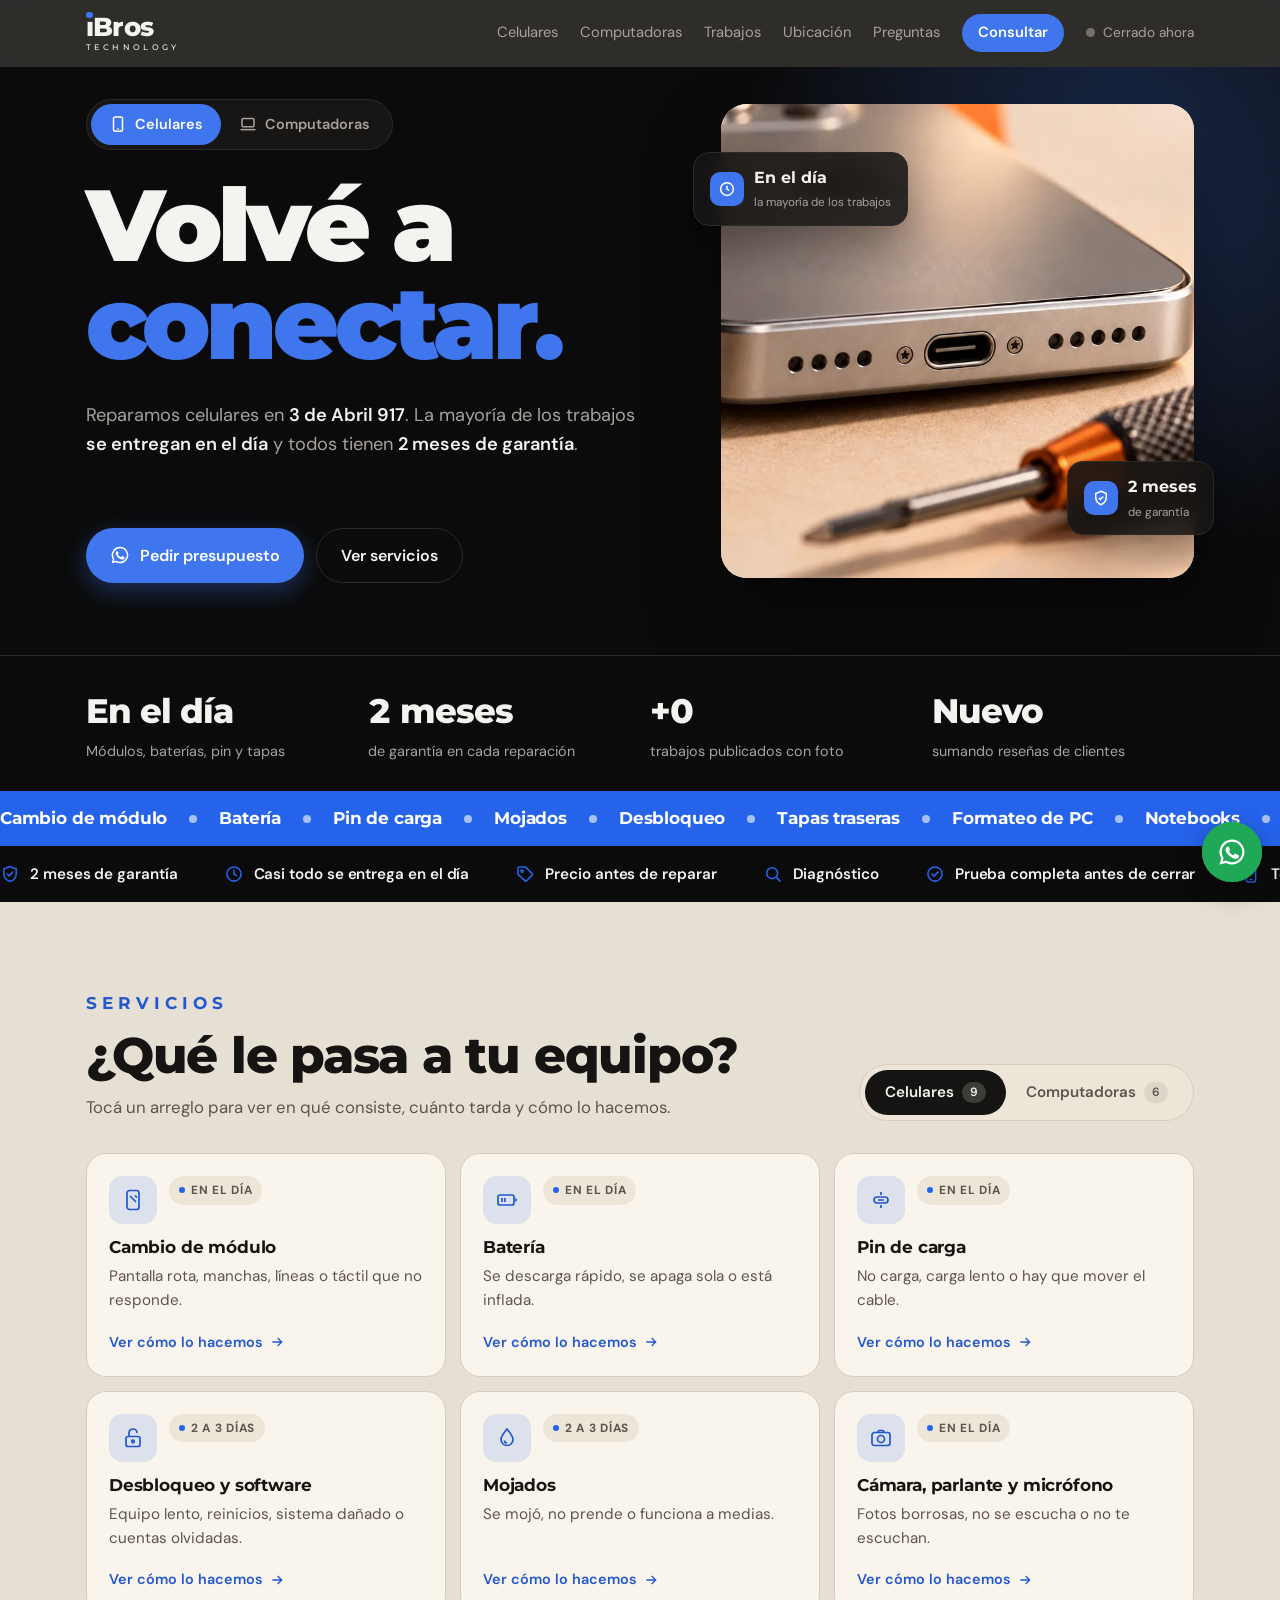
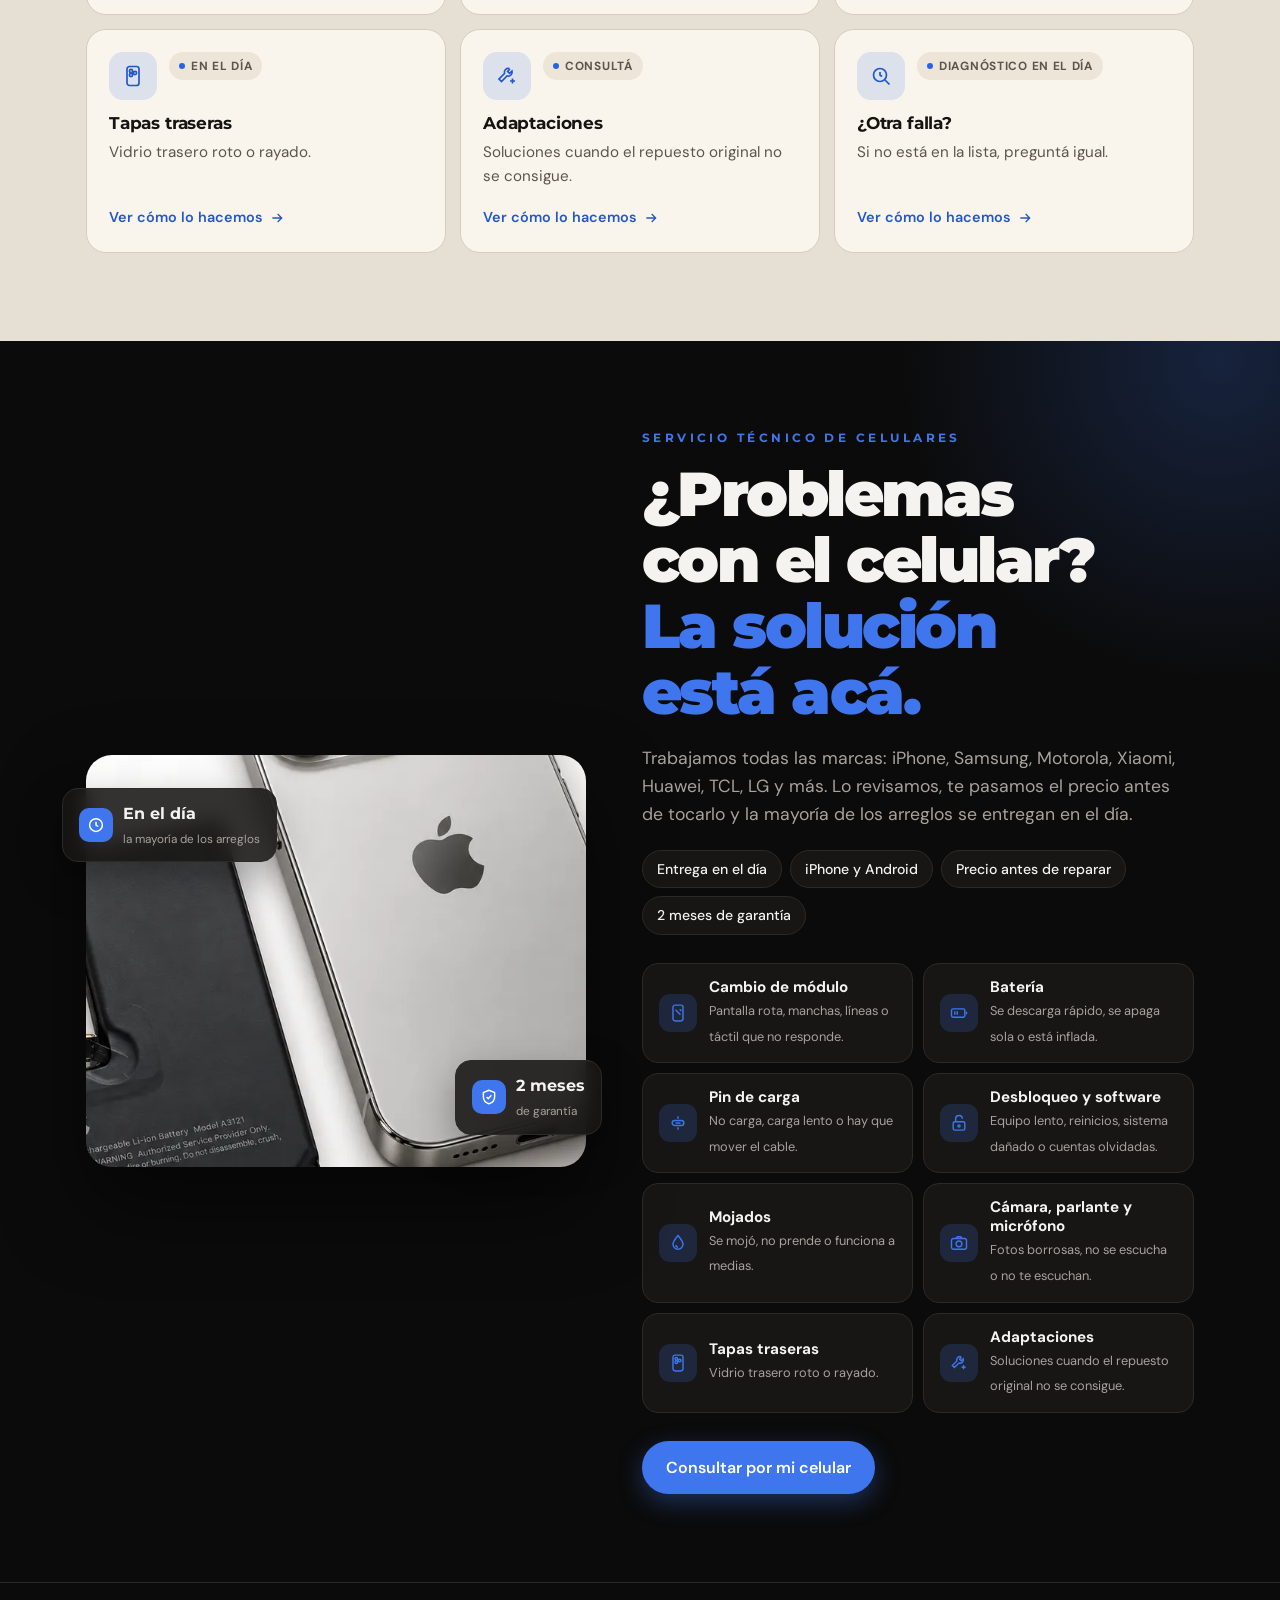
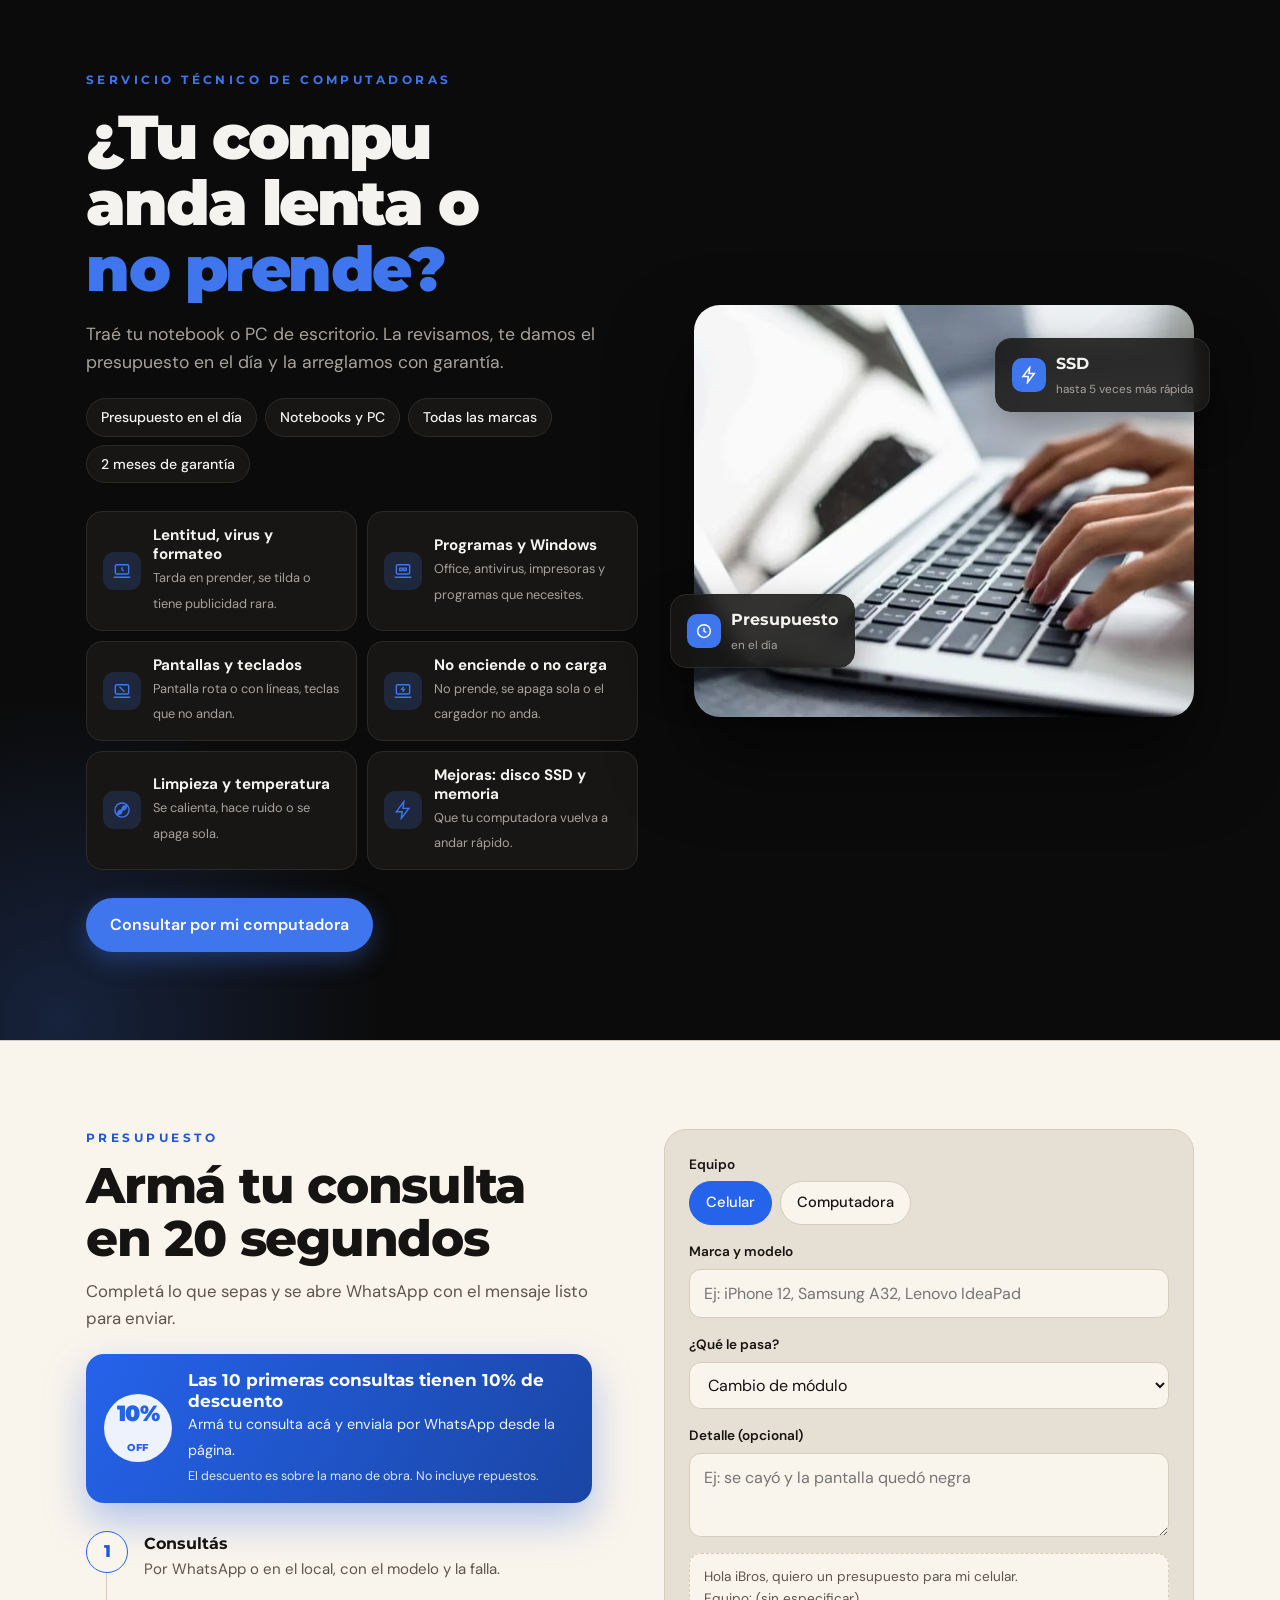
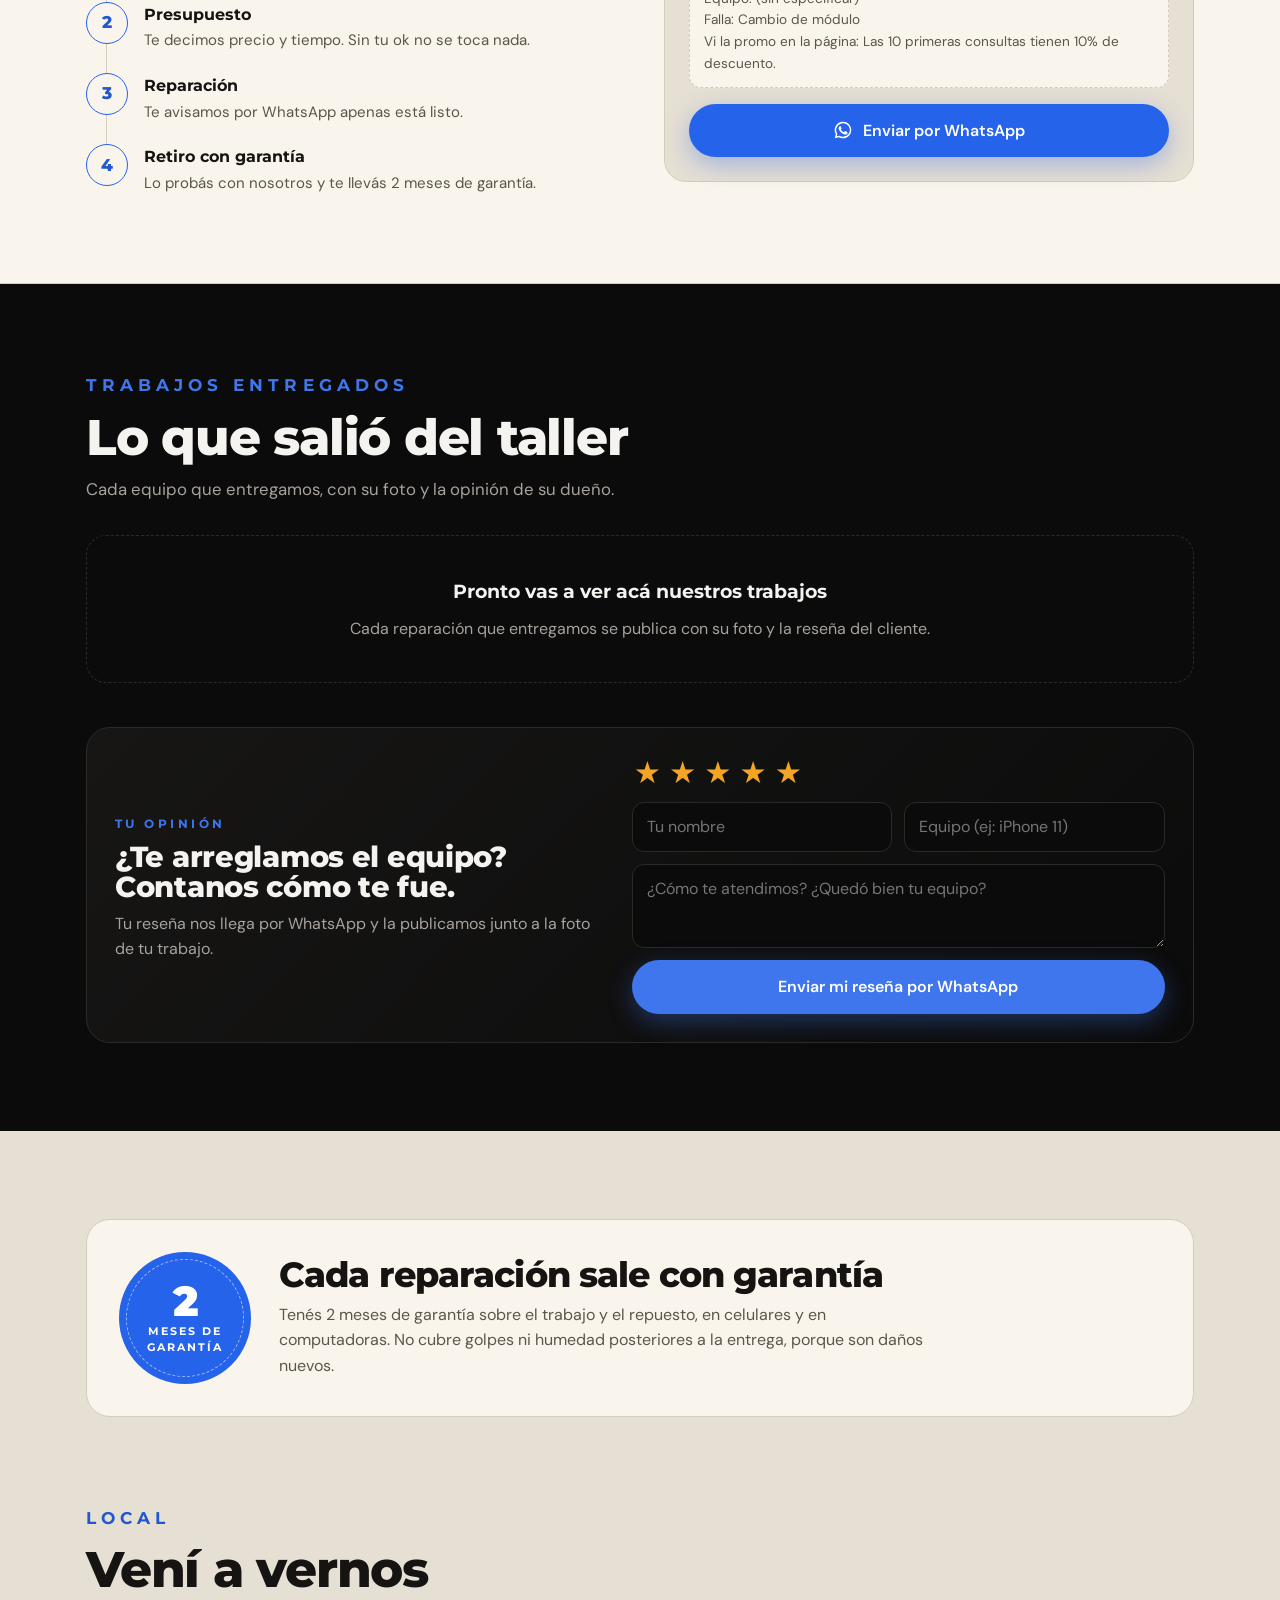
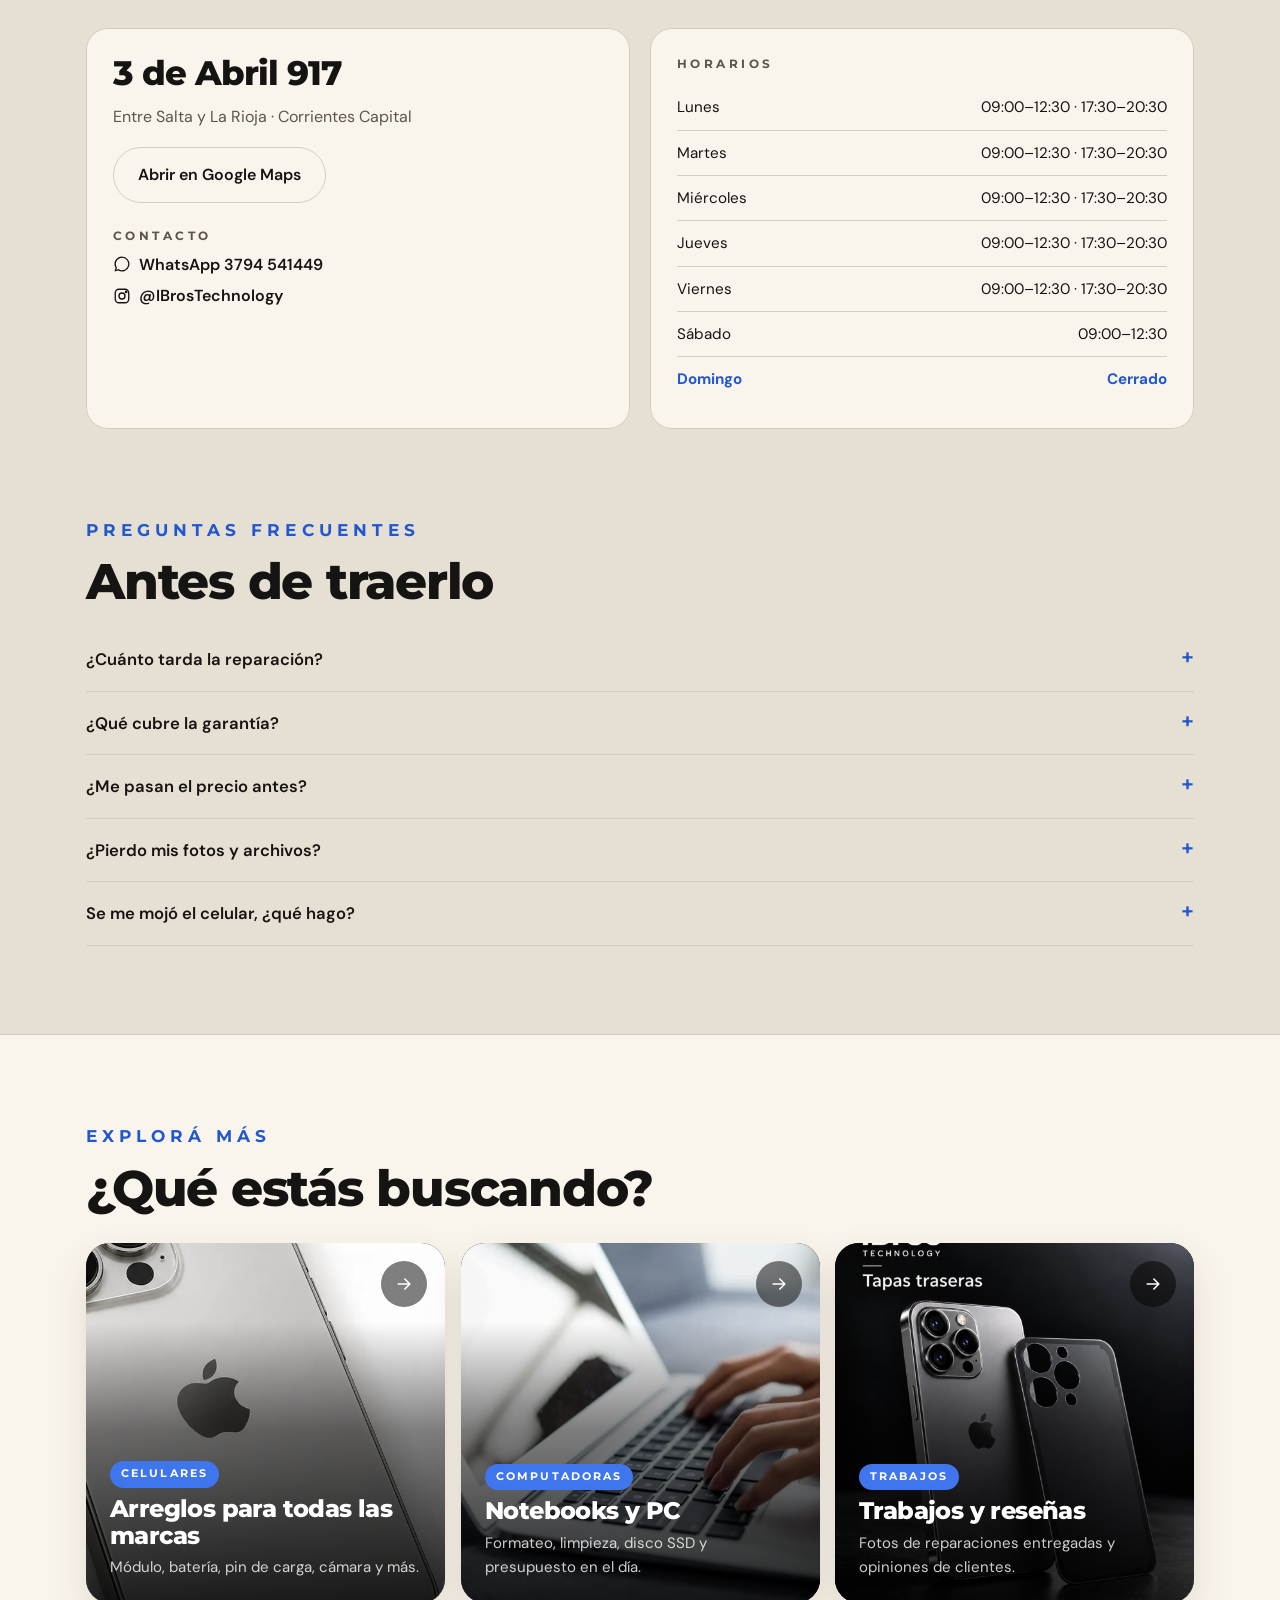
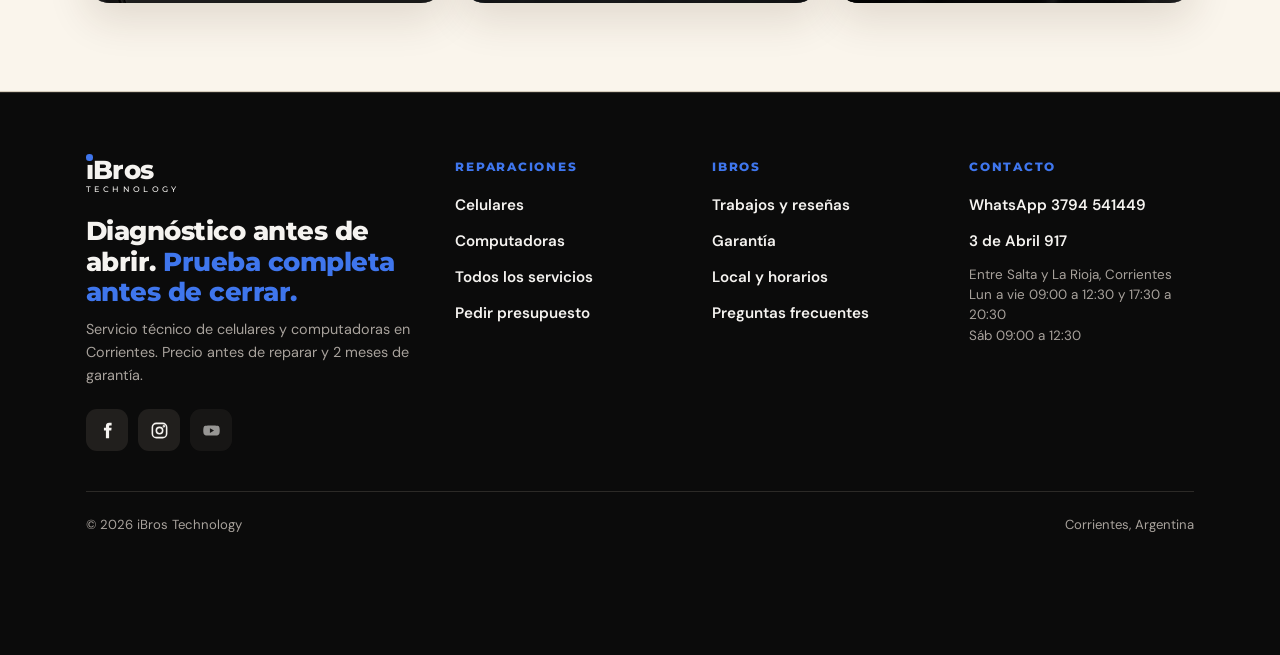
==== commit af8bf4c1: "Ícono de la pestaña: celular completo celeste Co-Authored-By: Claude Opus 5.5 (1M context) <noreply@" ====
--- a/index.html
+++ b/index.html
@@ -5,7 +5,7 @@
 <meta name="color-scheme" content="only light">
 <meta name="viewport" content="width=device-width, initial-scale=1, viewport-fit=cover">
 <link rel="canonical" href="https://ibrostechnology.github.io/">
-<link rel="icon" href="favicon.svg?v=2" type="image/svg+xml">
+<link rel="icon" href="favicon.svg?v=3" type="image/svg+xml">
 <meta property="og:type" content="website">
 <meta property="og:locale" content="es_AR">
 <meta property="og:title" content="iBros Technology · Servicio técnico en Corrientes">
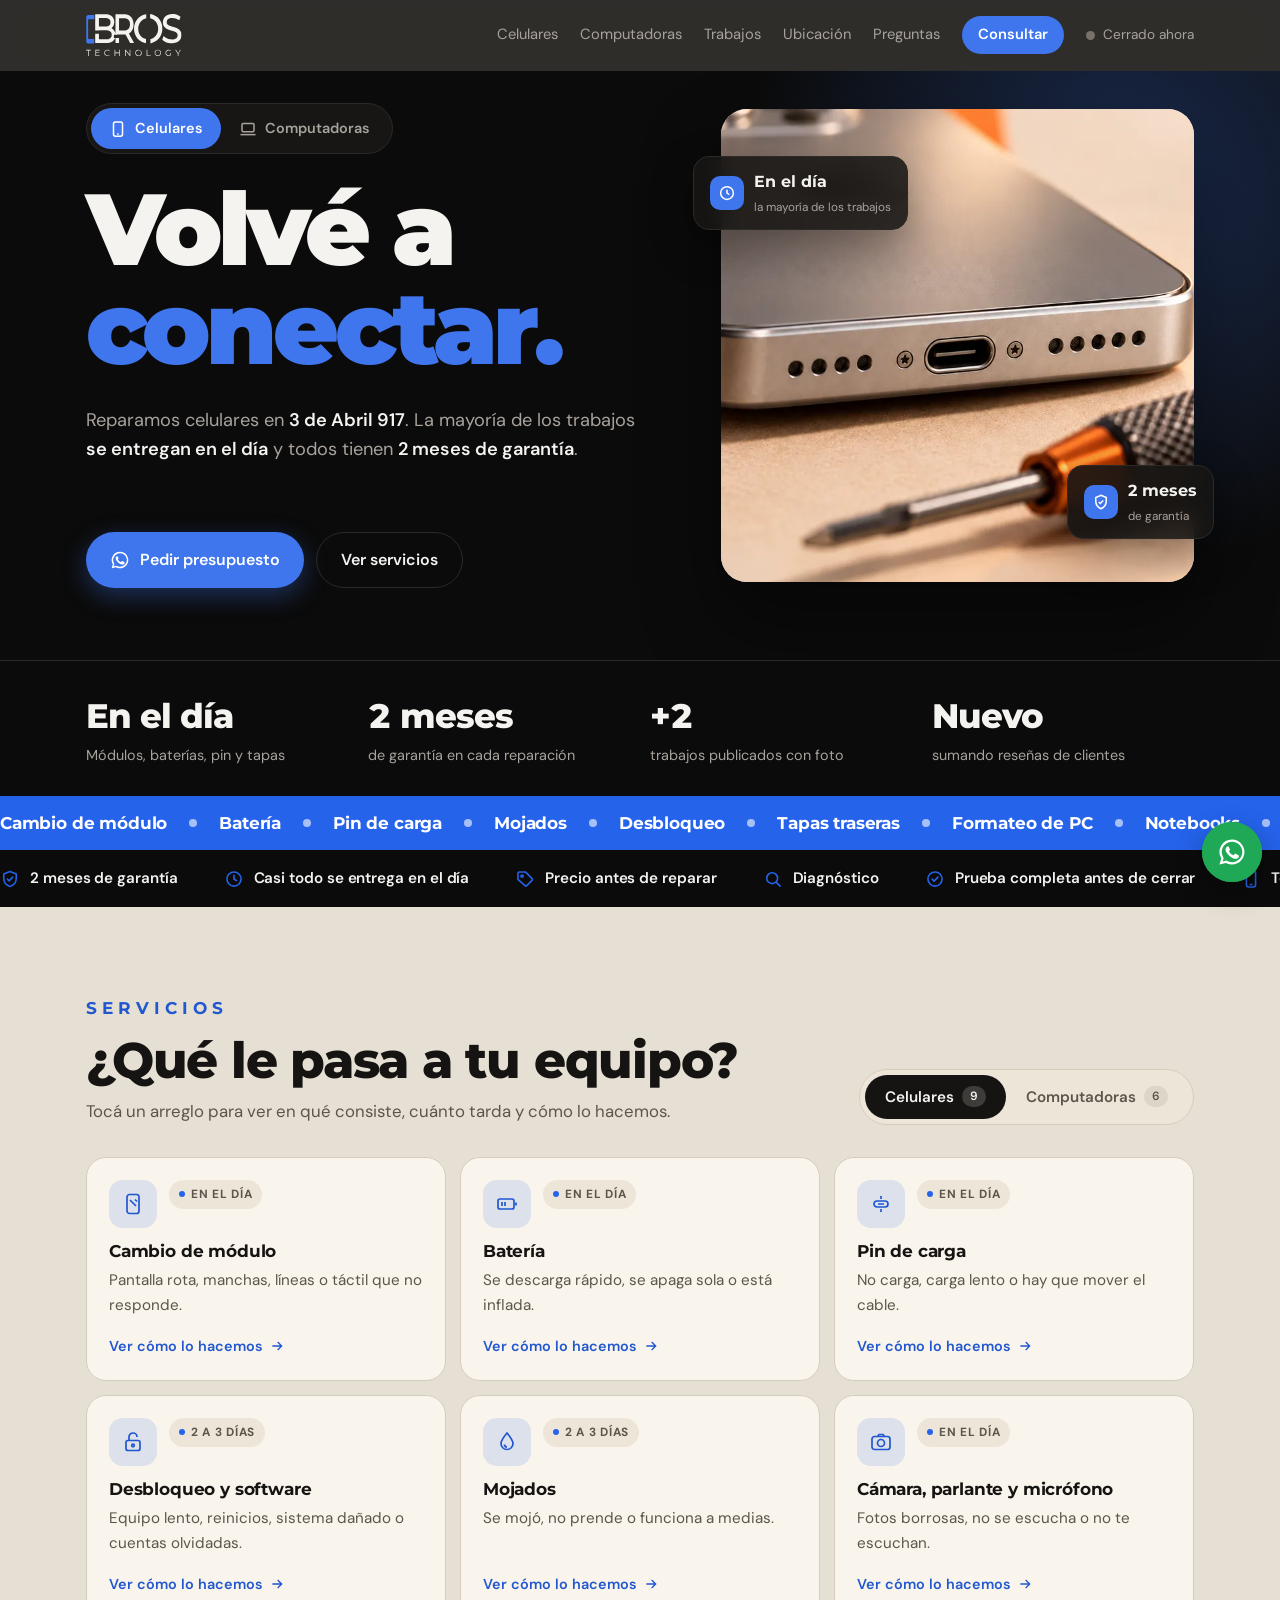
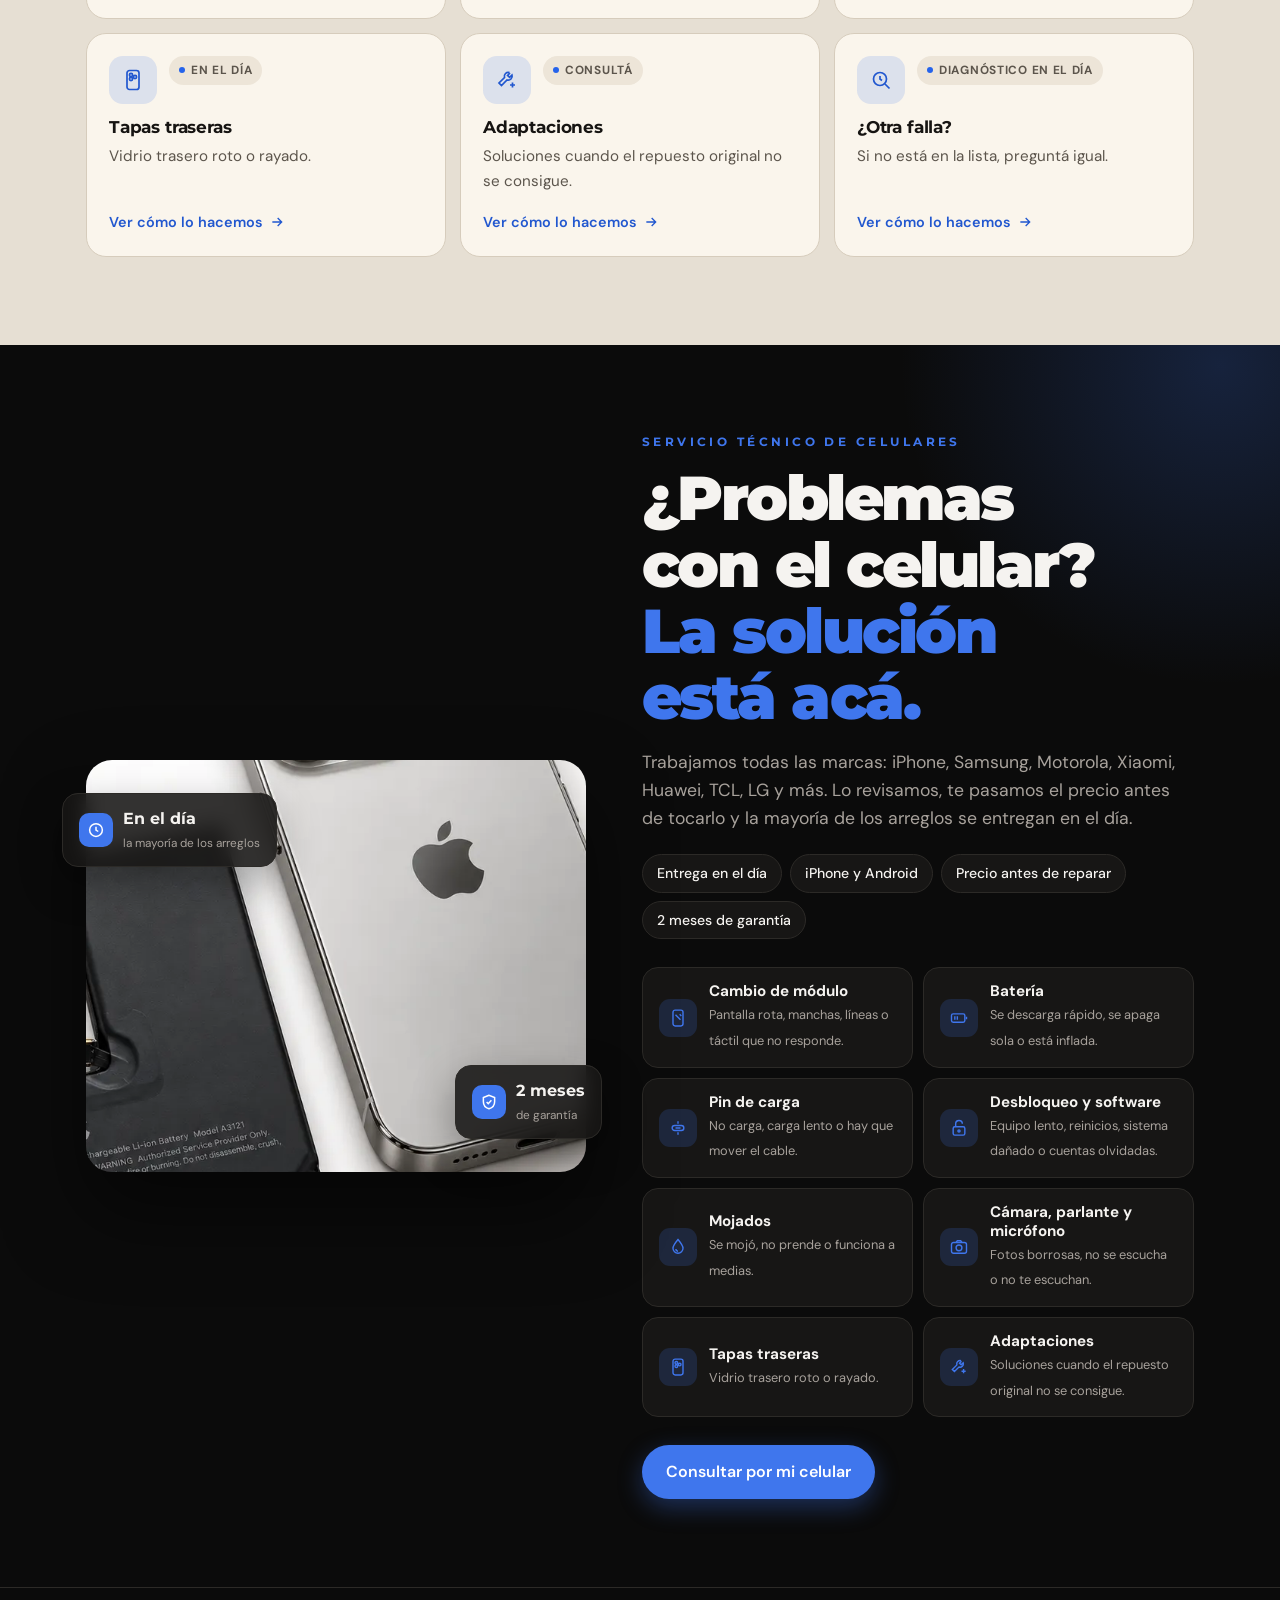
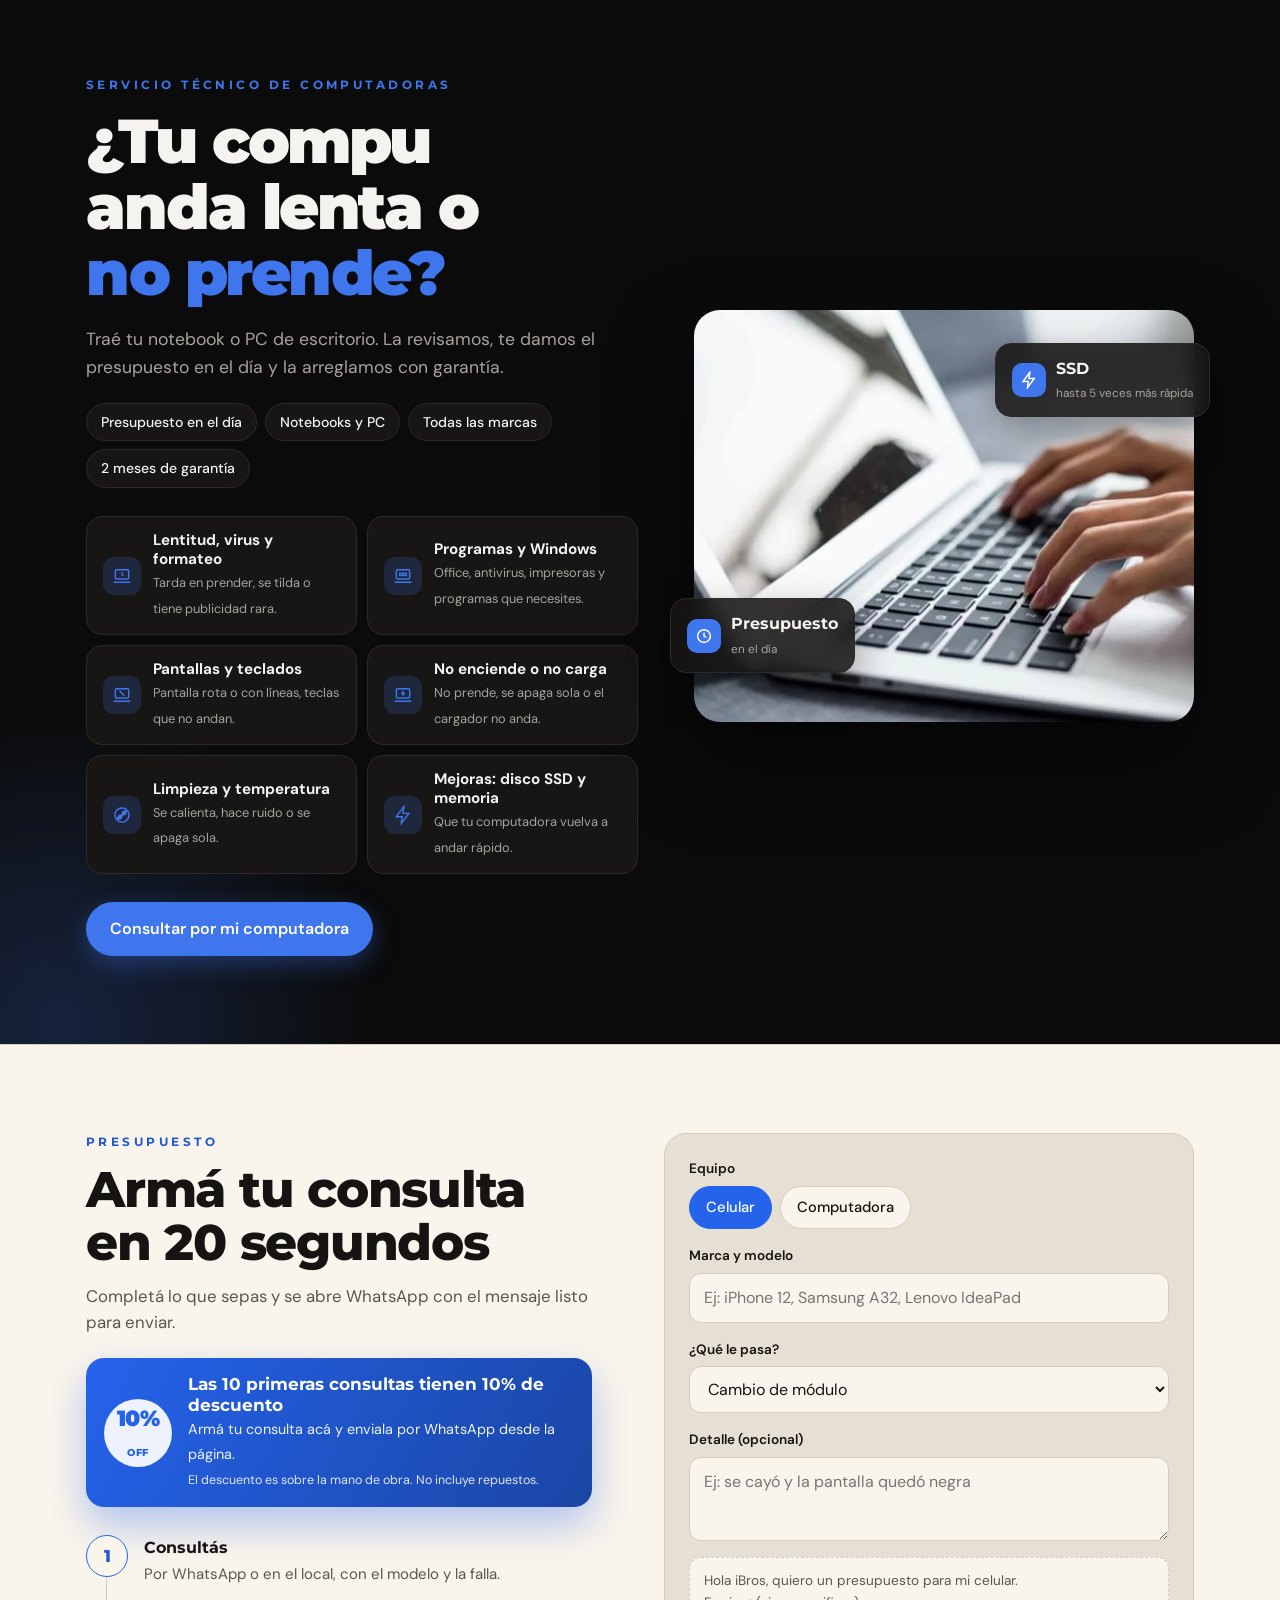
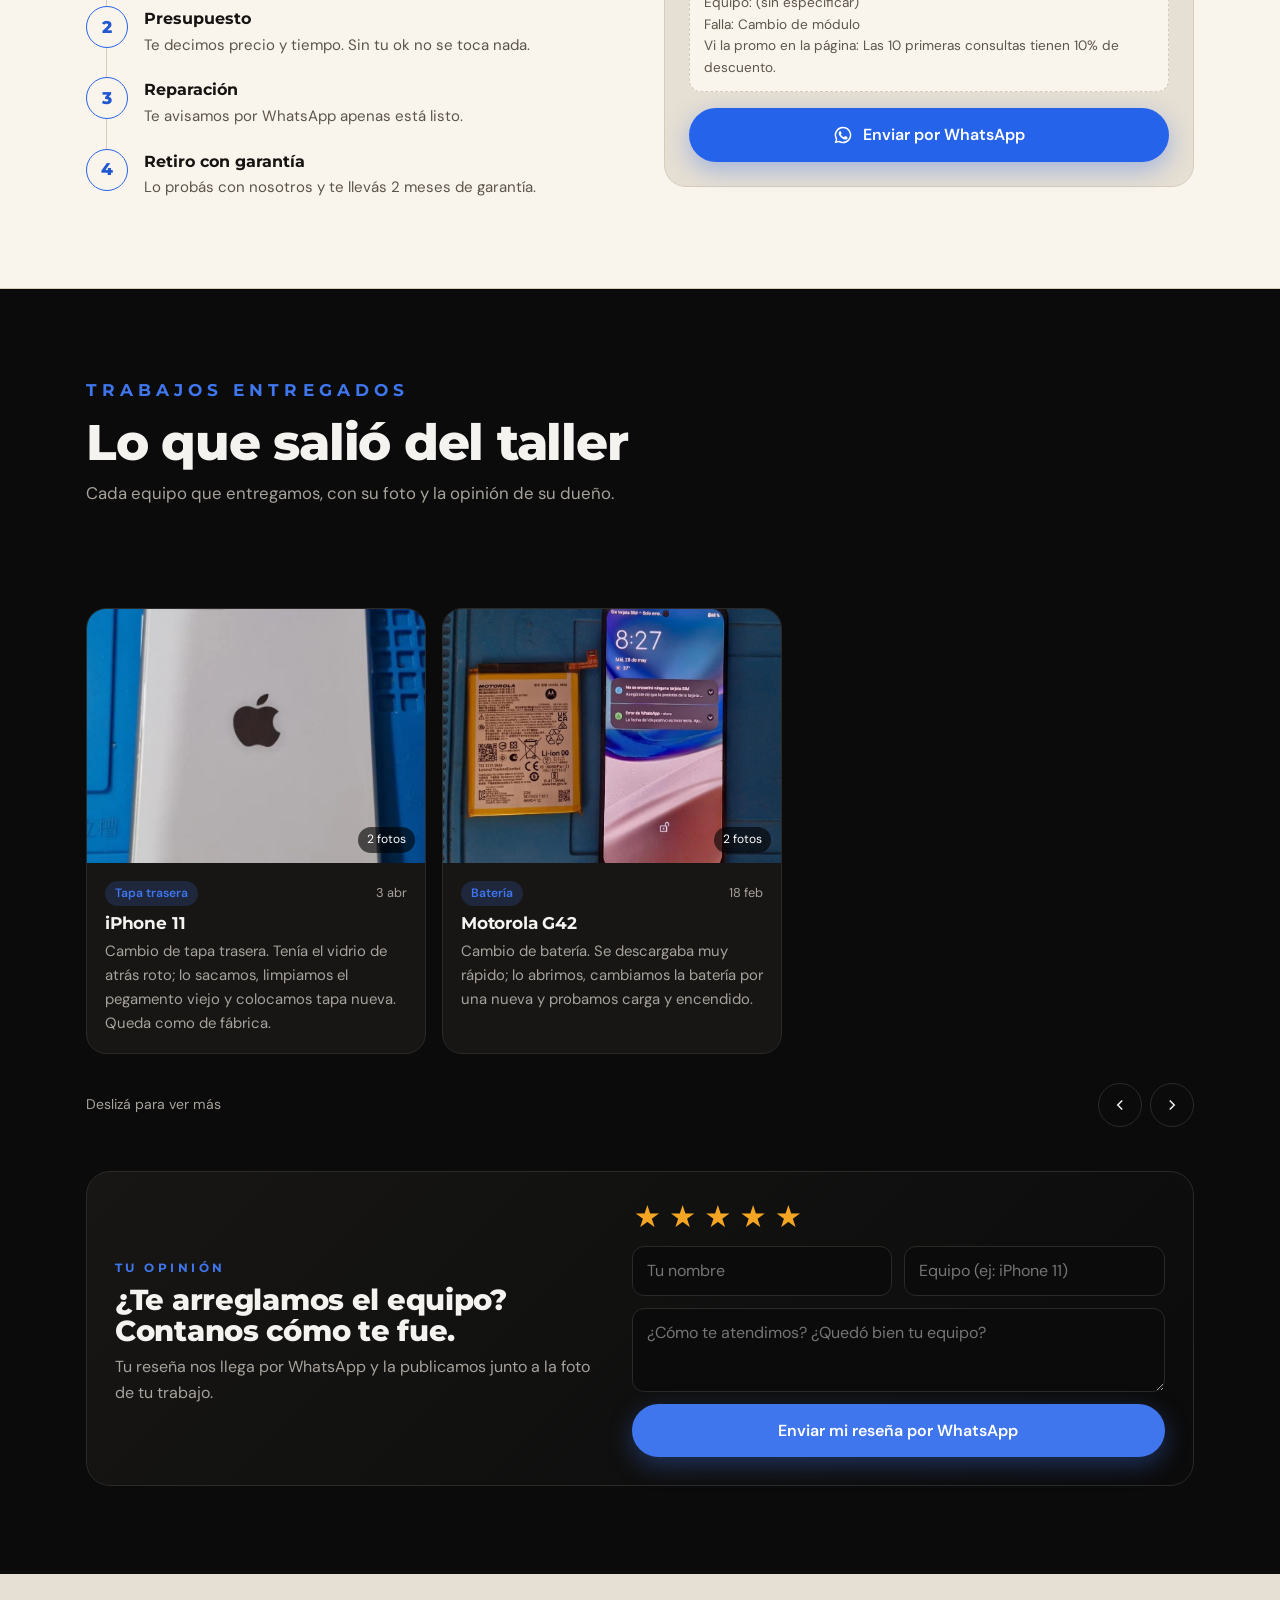
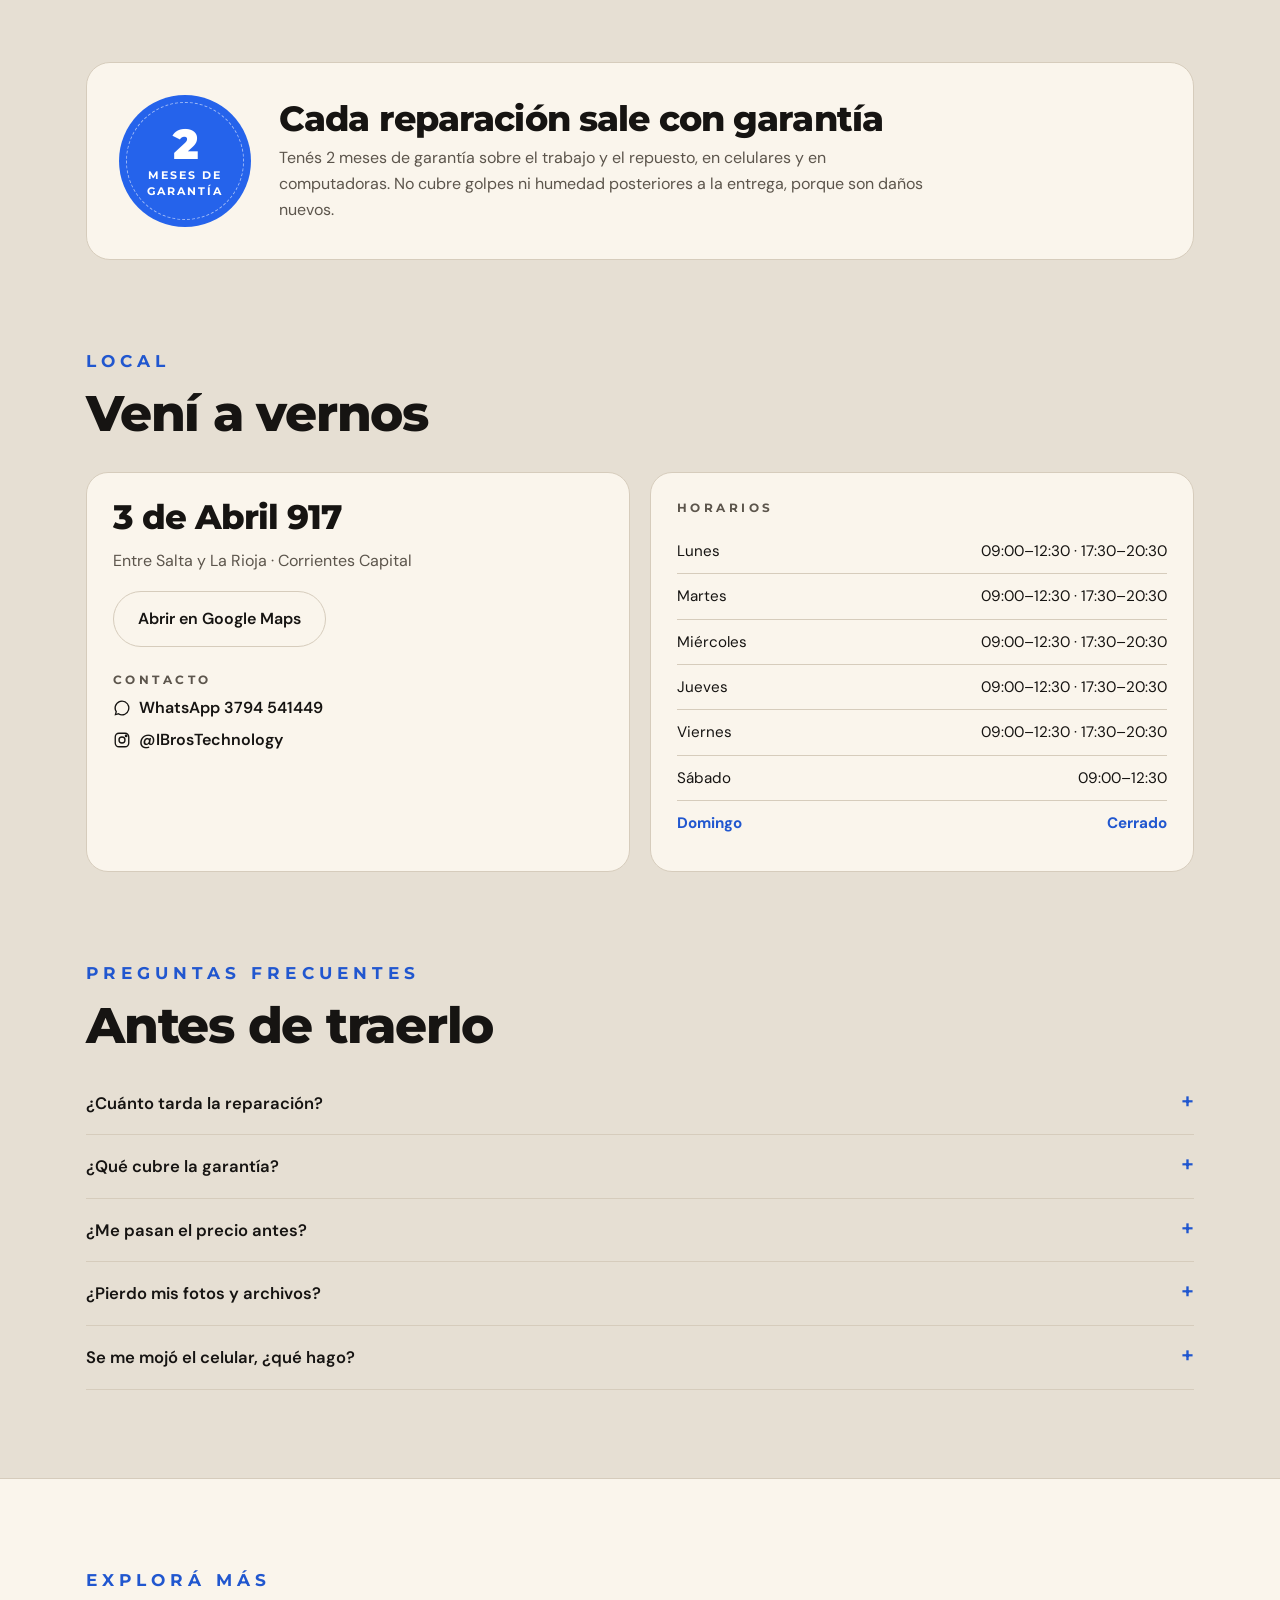
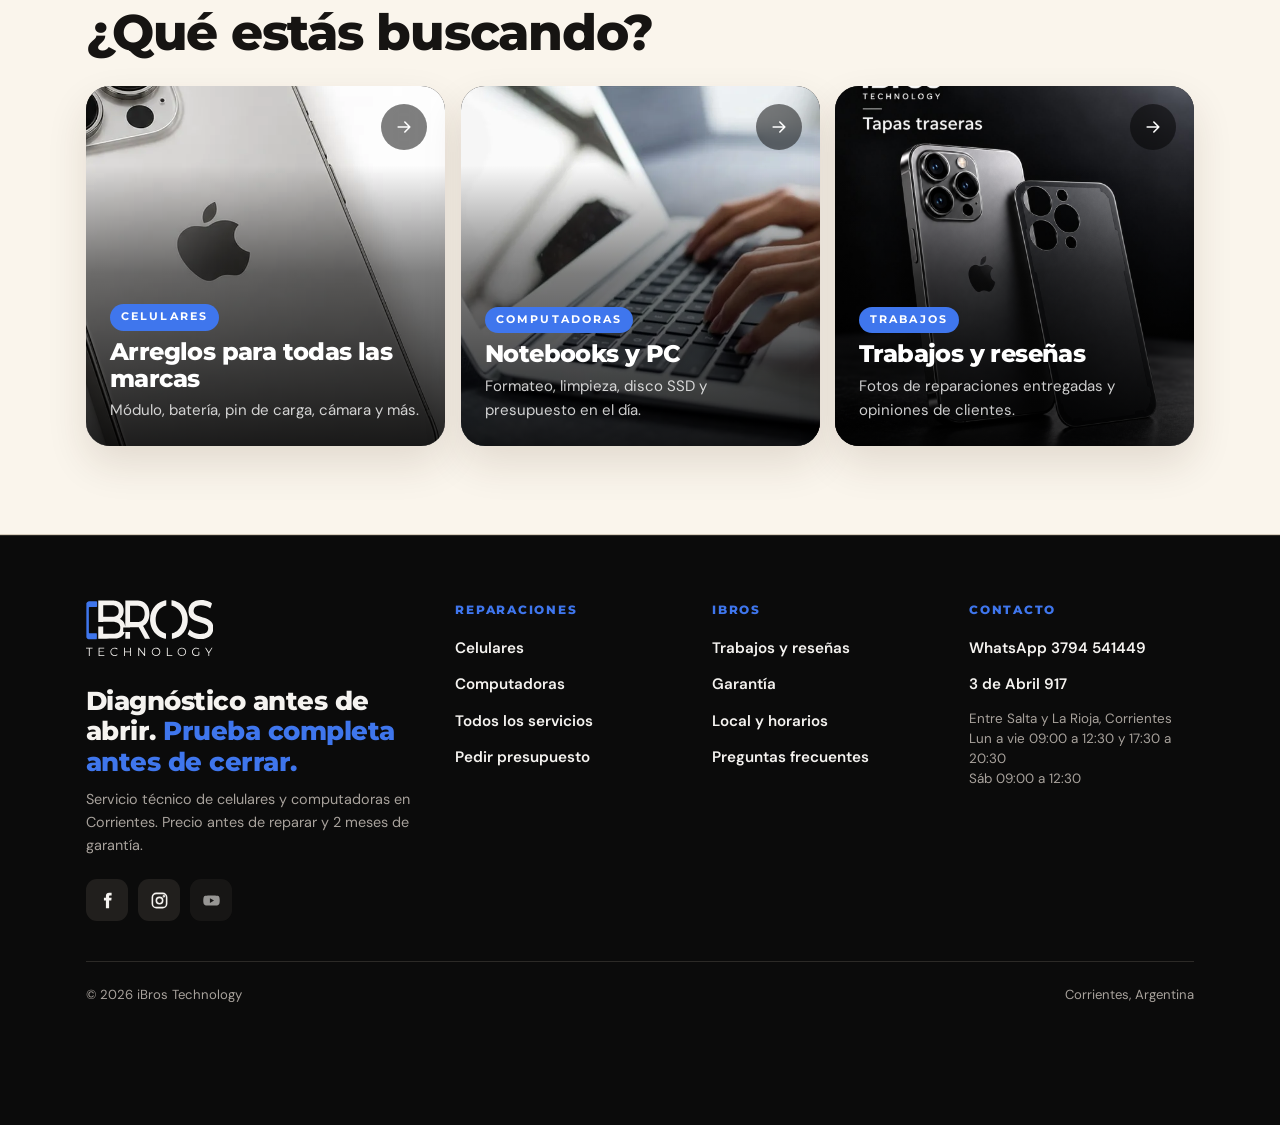
==== commit d2944549: "Logo nuevo de iBros en encabezado y pie Co-Authored-By: Claude Opus 5.5 (1M context) <noreply@anthro" ====
--- a/index.html
+++ b/index.html
@@ -59,11 +59,11 @@
 .progress{position:fixed;left:0;right:0;top:0;height:3px;z-index:40;transform-origin:0 50%;transform:scaleX(0);background:var(--accent)}
 
 /* Logo */
-.logo{display:inline-flex;flex-direction:column;text-decoration:none;color:inherit;line-height:1}
-.logo .w{font-family:var(--display);font-weight:800;font-size:1.6rem;letter-spacing:-.03em}
-.logo .w i{font-style:normal;position:relative}
-.logo .w i::before{content:"";position:absolute;left:50%;top:.02em;width:.26em;height:.26em;margin-left:-.13em;border-radius:50%;background:var(--accent)}
-.logo .t{font-family:var(--display);font-weight:500;font-size:.48rem;letter-spacing:.44em;margin-top:4px}
+.logo{display:inline-flex;text-decoration:none;color:inherit;line-height:0}
+.logo .lg{height:42px;width:auto;display:block}
+footer .logo .lg{height:56px}
+.lg-b{fill:var(--accent)}
+.lg-w{fill:currentColor}
 
 /* Botones */
 .btn{display:inline-flex;align-items:center;justify-content:center;gap:10px;padding:14px 24px;border-radius:999px;font-weight:600;text-decoration:none;font-size:1rem;border:0;cursor:pointer;font-family:var(--body);transition:translate .25s var(--ease),box-shadow .25s var(--ease),background .25s,border-color .25s,color .25s}
@@ -465,7 +465,7 @@
   .bar nav{order:3;flex:1 0 100%;margin:0 -16px;padding:0 16px;gap:8px;overflow-x:auto;scrollbar-width:none;-webkit-overflow-scrolling:touch;font-size:.88rem;-webkit-mask-image:linear-gradient(90deg,#000 calc(100% - 32px),transparent);mask-image:linear-gradient(90deg,#000 calc(100% - 32px),transparent)}
   .bar nav::-webkit-scrollbar{display:none}
   .bar nav a{display:inline-flex;align-items:center;flex:none;white-space:nowrap;padding:7px 14px;border-radius:99px;border:1px solid var(--band-line);color:var(--band-ink)}
-  .bar nav a.cta{border-color:transparent;padding:7px 16px}
+  .bar nav a.cta{border-color:transparent;padding:7px 16px;order:-1}
   .bar nav a.on:not(.cta){border-color:var(--accent);background:color-mix(in srgb,var(--accent) 16%,transparent);color:var(--accent)}
   .lb-in{grid-template-columns:1fr}
   .lb-pics img{max-height:56vh}
@@ -504,10 +504,11 @@
 </head>
 <body>
 
+<svg width="0" height="0" style="position:absolute" aria-hidden="true"><symbol id="ibros-logo" viewBox="0 0 1567 689"><path class="lg-b" d="M30.5 482.6C19.8 480.0 11.9 473.5 7.0 463.5L4.5 458.5L4.5 250.0L4.5 41.5L6.7 36.8C9.5 30.6 16.4 23.4 22.1 20.5C29.8 16.5 37.0 16.0 83.0 16.1C131.3 16.1 132.3 16.2 135.3 22.0C136.9 25.1 137.0 28.3 136.8 53.2L136.5 81.0L133.7 83.7L131.0 86.5L85.5 87.0C34.3 87.6 36.7 87.2 35.5 95.2C35.2 97.6 35.0 168.0 35.2 251.7L35.5 403.9L37.8 406.2L40.1 408.5L84.3 409.0C108.6 409.3 129.1 409.9 129.9 410.4C133.5 412.7 134.0 417.3 134.0 446.4C134.0 462.5 133.6 476.0 133.0 477.4C132.5 478.8 130.6 480.9 128.8 482.0C125.6 483.9 123.8 484.0 80.5 483.9C48.3 483.9 34.1 483.5 30.5 482.6Z"/><path class="lg-w" fill-rule="evenodd" d="M344.5 688.3C332.6 686.7 321.0 680.9 313.4 672.8C304.3 662.9 300.0 651.7 300.0 637.8C300.0 604.3 329.5 581.5 364.1 588.0C371.0 589.3 380.5 593.8 385.3 598.1L389.1 601.5L385.7 604.8L382.2 608.2L378.7 605.1C368.1 595.8 348.0 593.7 333.2 600.5C317.8 607.6 308.0 626.4 310.7 644.0C314.0 665.0 331.0 679.2 353.0 679.1C363.6 679.0 370.7 676.7 378.3 670.7L382.2 667.7L385.3 670.8L388.4 674.0L385.6 676.9C377.4 685.4 359.8 690.3 344.5 688.3ZM851.8 688.0C825.9 683.4 809.0 663.5 809.0 637.8C809.0 602.8 840.8 579.9 876.6 589.0C900.4 595.1 915.6 616.8 913.7 641.9C912.1 662.9 898.8 680.0 879.4 686.0C872.1 688.2 858.5 689.2 851.8 688.0ZM1171.5 688.3C1159.7 686.7 1147.6 680.6 1140.1 672.4C1130.9 662.4 1126.9 651.8 1126.9 637.5C1126.9 608.2 1148.8 587.0 1179.1 587.0C1206.8 587.1 1227.6 604.7 1231.2 631.1C1234.0 652.6 1222.9 674.2 1204.3 683.1C1194.9 687.6 1181.8 689.7 1171.5 688.3ZM1345.4 687.6C1324.4 683.6 1309.7 668.9 1305.3 647.5C1300.9 626.0 1311.7 602.7 1330.6 593.2C1349.1 583.9 1373.7 585.3 1389.1 596.6C1391.8 598.6 1394.0 600.4 1394.0 600.8C1394.0 601.1 1392.6 602.9 1390.9 604.7L1387.7 607.9L1383.6 604.4C1376.6 598.4 1361.6 595.1 1349.9 596.9C1336.3 599.1 1324.8 607.6 1318.7 619.9C1315.7 626.1 1315.5 627.1 1315.5 637.5C1315.5 647.8 1315.7 648.9 1318.7 655.2C1325.9 670.5 1339.9 679.1 1357.4 679.1C1366.1 679.1 1372.9 677.6 1379.2 674.2L1384.0 671.7L1384.0 654.8L1384.0 638.0L1389.0 638.0L1394.0 638.0L1394.0 656.9L1394.0 675.9L1390.8 678.3C1379.4 686.9 1361.2 690.6 1345.4 687.6ZM35.0 642.5L35.0 597.0L17.5 597.0L0.0 597.0L0.0 592.5L0.0 588.0L40.5 588.0L81.0 588.0L81.0 592.5L81.0 597.0L63.5 597.0L46.0 597.0L46.0 642.5L46.0 688.0L40.5 688.0L35.0 688.0L35.0 642.5ZM155.0 638.0L155.0 588.0L189.5 588.0L224.0 588.0L224.0 592.5L224.0 597.0L195.0 597.0L166.0 597.0L166.0 615.0L166.0 633.0L192.0 633.0L218.0 633.0L218.0 637.0L218.0 641.0L192.0 641.0L166.0 641.0L166.0 660.0L166.0 679.0L196.0 679.0L226.0 679.0L226.0 683.5L226.0 688.0L190.5 688.0L155.0 688.0L155.0 638.0ZM469.0 638.0L469.0 588.0L474.5 588.0L480.0 588.0L480.0 610.5L480.0 633.0L511.2 632.8L542.5 632.5L542.8 610.2L543.0 588.0L548.0 588.0L553.0 588.0L553.0 638.0L553.0 688.0L548.0 688.0L543.0 688.0L543.0 665.0L543.0 642.0L511.5 642.0L480.0 642.0L480.0 665.0L480.0 688.0L474.5 688.0L469.0 688.0L469.0 638.0ZM643.0 638.0L643.0 588.0L647.8 588.0L652.5 588.1L684.5 628.3L716.5 668.5L716.8 628.2L717.0 588.0L722.0 588.0L727.0 588.0L727.0 638.0L727.0 688.0L722.8 688.0L718.5 688.0L686.5 647.6L654.5 607.2L654.2 647.6L654.0 688.0L648.5 688.0L643.0 688.0L643.0 638.0ZM995.0 638.0L995.0 588.0L1000.5 588.0L1006.0 588.0L1006.0 633.5L1006.0 679.0L1034.0 679.0L1062.0 679.0L1062.0 683.5L1062.0 688.0L1028.5 688.0L995.0 688.0L995.0 638.0ZM1506.0 671.0L1506.0 654.0L1487.1 623.1C1476.7 606.2 1467.7 591.3 1467.1 590.2C1466.0 588.1 1466.1 588.0 1471.4 588.0L1476.8 588.0L1493.7 615.5C1502.9 630.6 1510.8 643.0 1511.1 643.0C1511.4 643.0 1519.3 630.6 1528.6 615.5L1545.4 588.0L1550.7 588.0L1556.0 588.0L1548.2 600.8C1543.8 607.8 1534.9 622.4 1528.2 633.3L1516.0 653.1L1516.0 670.6L1516.0 688.0L1511.0 688.0L1506.0 688.0L1506.0 671.0ZM878.4 675.9C886.4 672.9 895.8 664.0 899.6 655.8C902.3 650.0 902.5 648.6 902.5 637.5C902.5 625.8 902.4 625.3 899.2 619.1C890.5 602.6 873.1 593.9 854.6 596.9C844.8 598.5 837.9 601.9 831.4 608.4C821.8 618.1 817.6 631.1 819.8 644.3C824.5 671.7 851.2 686.1 878.4 675.9ZM1196.3 675.8C1207.3 671.5 1216.1 661.5 1219.6 649.1C1222.2 640.4 1221.1 627.7 1217.2 619.7C1201.7 588.3 1155.7 588.6 1140.9 620.3C1137.7 627.1 1137.5 628.2 1137.5 638.0C1137.5 647.7 1137.7 649.0 1140.6 655.0C1150.4 675.8 1174.1 684.6 1196.3 675.8ZM1387.0 480.3C1343.9 477.1 1294.4 458.1 1265.0 433.5C1260.9 430.0 1256.0 425.6 1254.1 423.7L1250.8 420.2L1262.6 391.3C1269.0 375.5 1274.5 362.3 1274.7 362.1C1274.8 361.9 1278.2 364.7 1282.1 368.4C1306.7 391.7 1342.1 408.9 1377.7 415.0C1401.2 419.1 1428.8 418.5 1448.8 413.5C1461.0 410.4 1476.7 402.7 1484.2 396.0C1507.9 374.8 1510.4 333.2 1489.3 312.1C1473.9 296.8 1455.2 288.2 1409.5 275.5C1329.1 253.1 1299.1 236.6 1277.8 203.0C1264.9 182.5 1259.1 153.6 1261.8 123.8C1266.8 68.6 1297.8 28.4 1348.8 10.6C1398.9 -6.8 1467.4 -2.0 1517.6 22.6C1527.2 27.3 1546.0 38.8 1549.7 42.4C1550.7 43.3 1548.7 49.8 1540.4 73.0C1534.6 89.2 1529.7 102.6 1529.5 102.8C1529.4 103.0 1525.6 100.5 1521.2 97.2C1489.0 73.4 1447.5 61.4 1405.5 64.1C1379.9 65.7 1364.1 70.8 1348.2 82.6C1339.7 89.0 1336.1 93.6 1331.0 104.5C1322.6 122.3 1322.2 143.9 1330.1 159.8C1333.7 167.2 1341.8 175.7 1351.0 182.0C1363.8 190.7 1380.2 197.0 1421.4 209.0C1472.0 223.7 1482.8 227.5 1499.9 236.2C1533.9 253.7 1554.7 277.6 1562.5 308.3C1574.3 354.8 1562.3 405.2 1532.1 436.4C1502.4 467.1 1461.5 481.5 1406.0 480.8C1398.0 480.7 1389.5 480.5 1387.0 480.3ZM1057.0 445.0L1057.0 411.2L1060.5 410.6C1073.1 408.2 1094.7 398.6 1110.2 388.4C1122.6 380.3 1142.5 360.8 1151.5 348.0C1193.6 287.8 1194.9 198.5 1154.4 137.9C1132.2 104.7 1099.0 80.1 1066.3 72.5C1062.6 71.6 1057.8 70.5 1055.8 69.9L1052.0 68.9L1052.0 35.5C1052.0 4.3 1052.1 2.0 1053.8 2.0C1058.5 2.0 1086.2 8.4 1097.6 12.1C1112.5 17.0 1136.0 28.6 1150.0 38.0C1183.1 60.2 1208.5 89.1 1226.3 124.6C1244.4 160.9 1252.3 195.6 1252.2 239.5C1252.2 286.7 1244.7 319.8 1225.3 358.5C1196.5 415.8 1142.9 458.6 1081.0 473.9C1074.1 475.6 1065.9 477.4 1062.8 477.8L1057.0 478.7L1057.0 445.0ZM971.7 476.4C953.7 472.8 930.3 464.6 912.7 455.6C843.7 420.5 797.4 350.1 789.5 268.1C781.9 190.4 805.2 119.8 855.5 68.1C874.2 48.8 892.0 36.0 917.0 23.6C937.8 13.3 957.6 7.1 984.8 2.6L988.0 2.0L987.8 35.6L987.5 69.2L976.5 72.0C920.1 86.6 875.4 134.9 861.6 196.0C857.6 213.6 856.7 224.7 857.3 247.6C857.9 271.0 860.0 283.4 866.5 303.1C870.9 316.3 880.7 335.8 888.4 346.7C895.2 356.5 911.0 373.3 920.0 380.5C936.0 393.2 954.4 402.9 972.3 408.0L984.0 411.4L984.0 444.7L984.0 478.0L981.2 477.9C979.7 477.8 975.5 477.2 971.7 476.4ZM151.0 400.5L151.0 325.0L181.5 325.0L212.0 325.0L212.0 370.1L212.0 415.1L283.8 414.7C351.9 414.4 356.0 414.3 364.5 412.3C395.7 405.2 412.2 391.0 419.1 365.5C422.2 354.1 422.3 329.0 419.2 317.8C411.5 289.4 391.7 274.5 355.0 269.5C346.8 268.3 330.2 268.0 278.2 268.0C212.7 268.0 212.0 268.0 212.0 270.0C212.0 272.0 211.3 272.0 181.5 272.0L151.0 272.0L151.0 138.4L151.0 4.9L248.2 5.3C354.0 5.7 352.8 5.6 375.8 11.6C423.0 23.9 453.6 56.6 461.5 103.5C463.7 116.4 463.8 141.9 461.6 155.0C459.7 166.8 456.1 179.4 452.1 188.3C445.9 202.2 434.1 217.6 423.1 226.4L417.0 231.3L425.5 235.9C457.2 252.6 476.8 283.4 482.4 325.0C483.6 334.3 483.8 316.9 483.9 170.2L484.0 5.0L556.9 5.0C632.3 5.0 648.2 5.6 665.5 9.1C708.5 17.8 741.5 42.4 760.9 80.5C779.9 117.5 785.4 172.5 774.9 220.6C766.2 261.1 742.5 295.6 710.8 314.1C706.8 316.5 703.3 318.5 703.1 318.6C702.9 318.8 705.9 324.7 709.8 331.7C713.6 338.7 732.2 372.6 751.0 407.0C769.8 441.4 786.0 471.0 787.1 472.8L788.9 476.0L757.0 476.0L725.1 476.0L720.5 467.8C718.0 463.2 700.7 431.4 682.1 397.0L648.3 334.5L644.6 334.6C642.6 334.6 618.7 334.7 591.5 334.8C542.7 335.0 542.0 335.0 542.0 337.0C542.0 339.0 541.3 339.0 500.0 339.0L458.0 339.0L458.0 366.5L458.0 394.0L467.5 394.0L476.9 394.0L475.6 397.8C467.9 419.2 452.5 439.0 433.9 451.2C413.5 464.6 389.6 472.0 357.0 475.0C350.0 475.6 307.3 476.0 248.2 476.0L151.0 476.0L151.0 400.5ZM484.0 435.0L484.0 394.0L513.0 394.0L542.0 394.0L542.0 435.0L542.0 476.0L513.0 476.0L484.0 476.0L484.0 435.0ZM649.0 269.5C692.8 261.5 716.7 233.2 721.1 184.0C723.7 155.5 718.4 127.8 706.8 108.3C699.2 95.5 684.0 83.0 669.0 77.2C652.7 70.8 643.6 70.0 588.2 70.0L542.0 70.0L542.0 170.3C542.0 225.5 542.3 271.0 542.8 271.4C543.2 271.9 565.1 272.0 591.5 271.7C631.3 271.4 641.1 271.0 649.0 269.5ZM341.0 205.5C353.2 203.7 359.7 201.7 369.1 197.0C383.4 189.8 393.6 178.0 398.7 162.6C401.2 155.1 401.4 153.3 401.5 137.0C401.5 120.3 401.4 119.1 398.6 110.6C391.9 90.3 377.7 77.5 353.8 70.6C339.7 66.5 329.8 66.0 269.0 66.0L212.0 66.0L212.0 136.5L212.0 207.0L271.8 207.0C318.9 207.0 333.5 206.7 341.0 205.5Z"/></symbol></svg>
 <div class="progress" id="progress"></div>
 
 <header class="bar" id="bar"><div class="wrap">
-  <a class="logo" href="#inicio" aria-label="iBros Technology, inicio"><span class="w"><i>ı</i>Bros</span><span class="t">TECHNOLOGY</span></a>
+  <a class="logo" href="#inicio" aria-label="iBros Technology, inicio"><svg class="lg" viewBox="0 0 1567 689" aria-hidden="true"><use href="#ibros-logo"/></svg></a>
   <nav>
     <a href="#celulares">Celulares</a>
     <a href="#computadoras" class="nav-pc">Computadoras</a>
@@ -767,7 +768,7 @@
 
 <footer class="band site"><div class="wrap">
   <div class="f-brand">
-    <a class="logo" href="#inicio" aria-label="iBros Technology, volver al inicio"><span class="w"><i>ı</i>Bros</span><span class="t">TECHNOLOGY</span></a>
+    <a class="logo" href="#inicio" aria-label="iBros Technology, volver al inicio"><svg class="lg" viewBox="0 0 1567 689" aria-hidden="true"><use href="#ibros-logo"/></svg></a>
     <p class="f-claim">Diagnóstico antes de abrir. <em>Prueba completa antes de cerrar.</em></p>
     <p class="f-sub">Servicio técnico de celulares y computadoras en Corrientes. Precio antes de reparar y 2 meses de garantía.</p>
     <div class="social" id="social"></div>
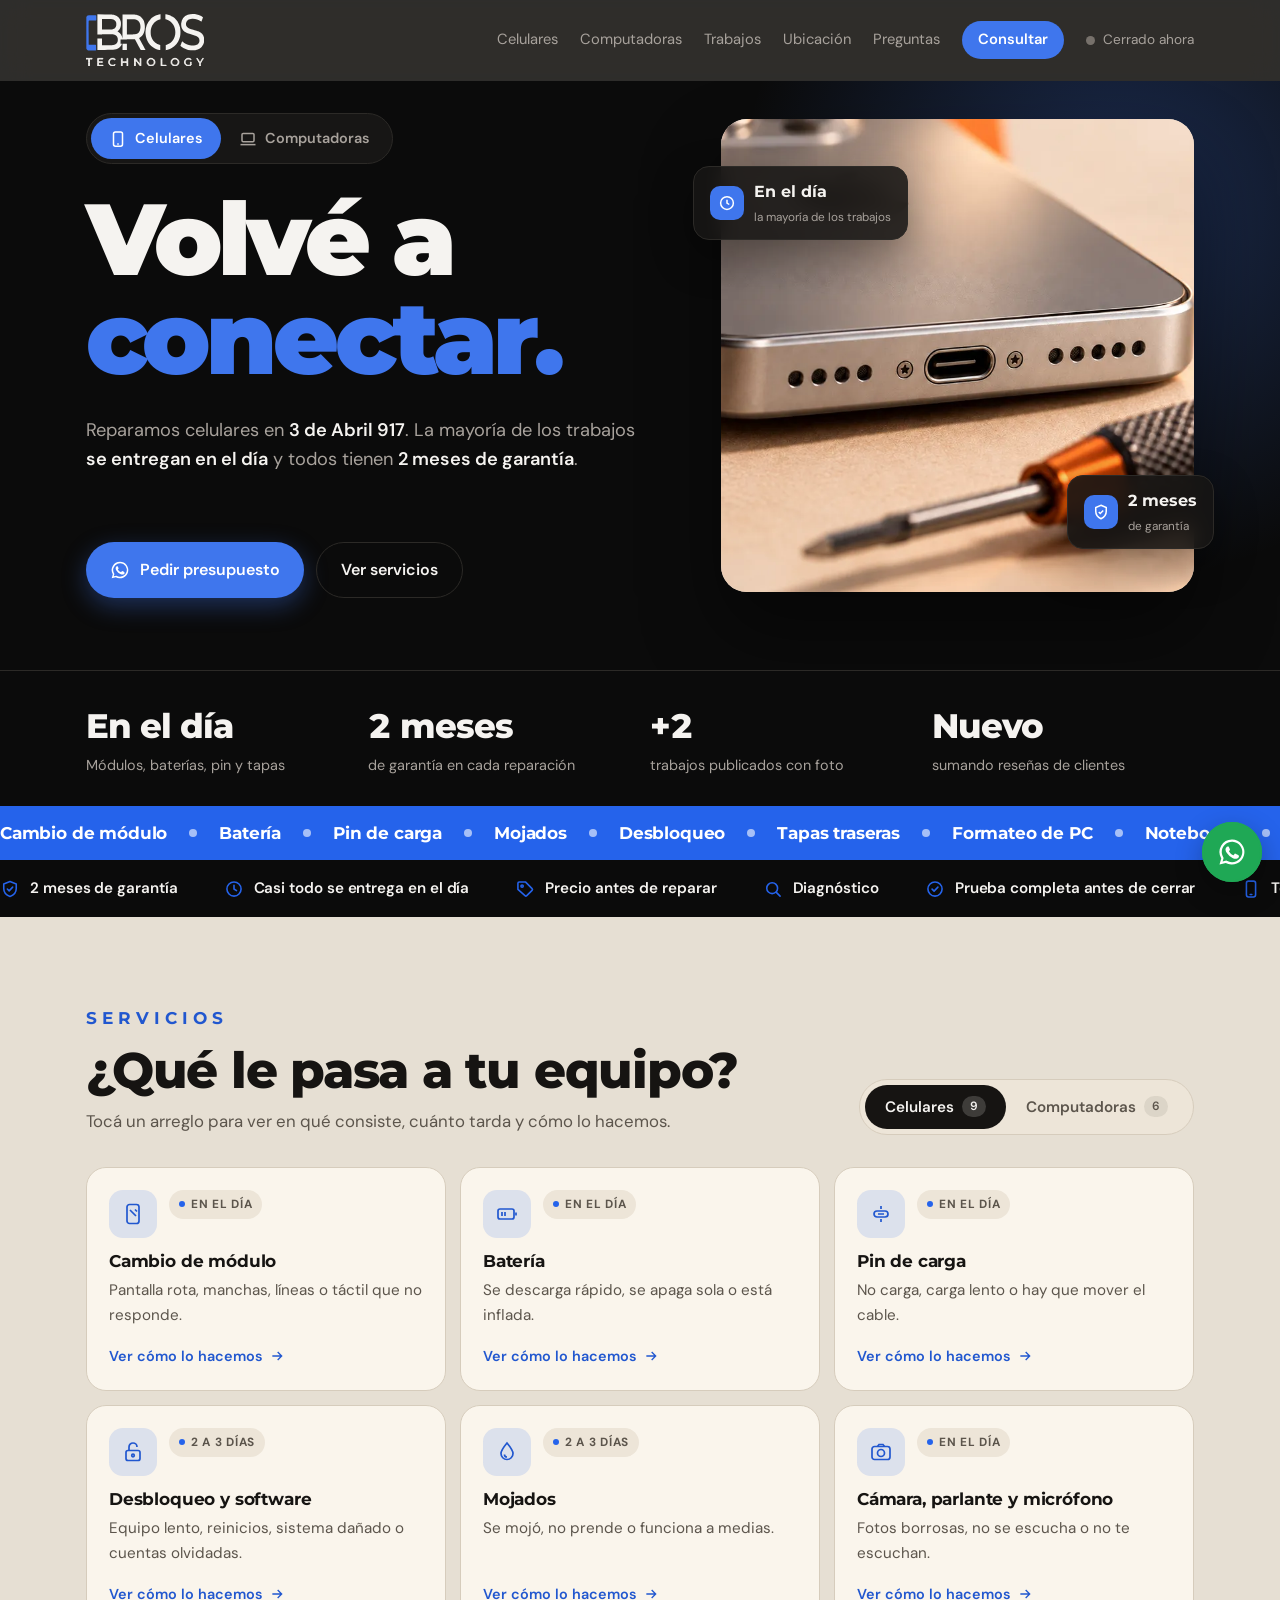
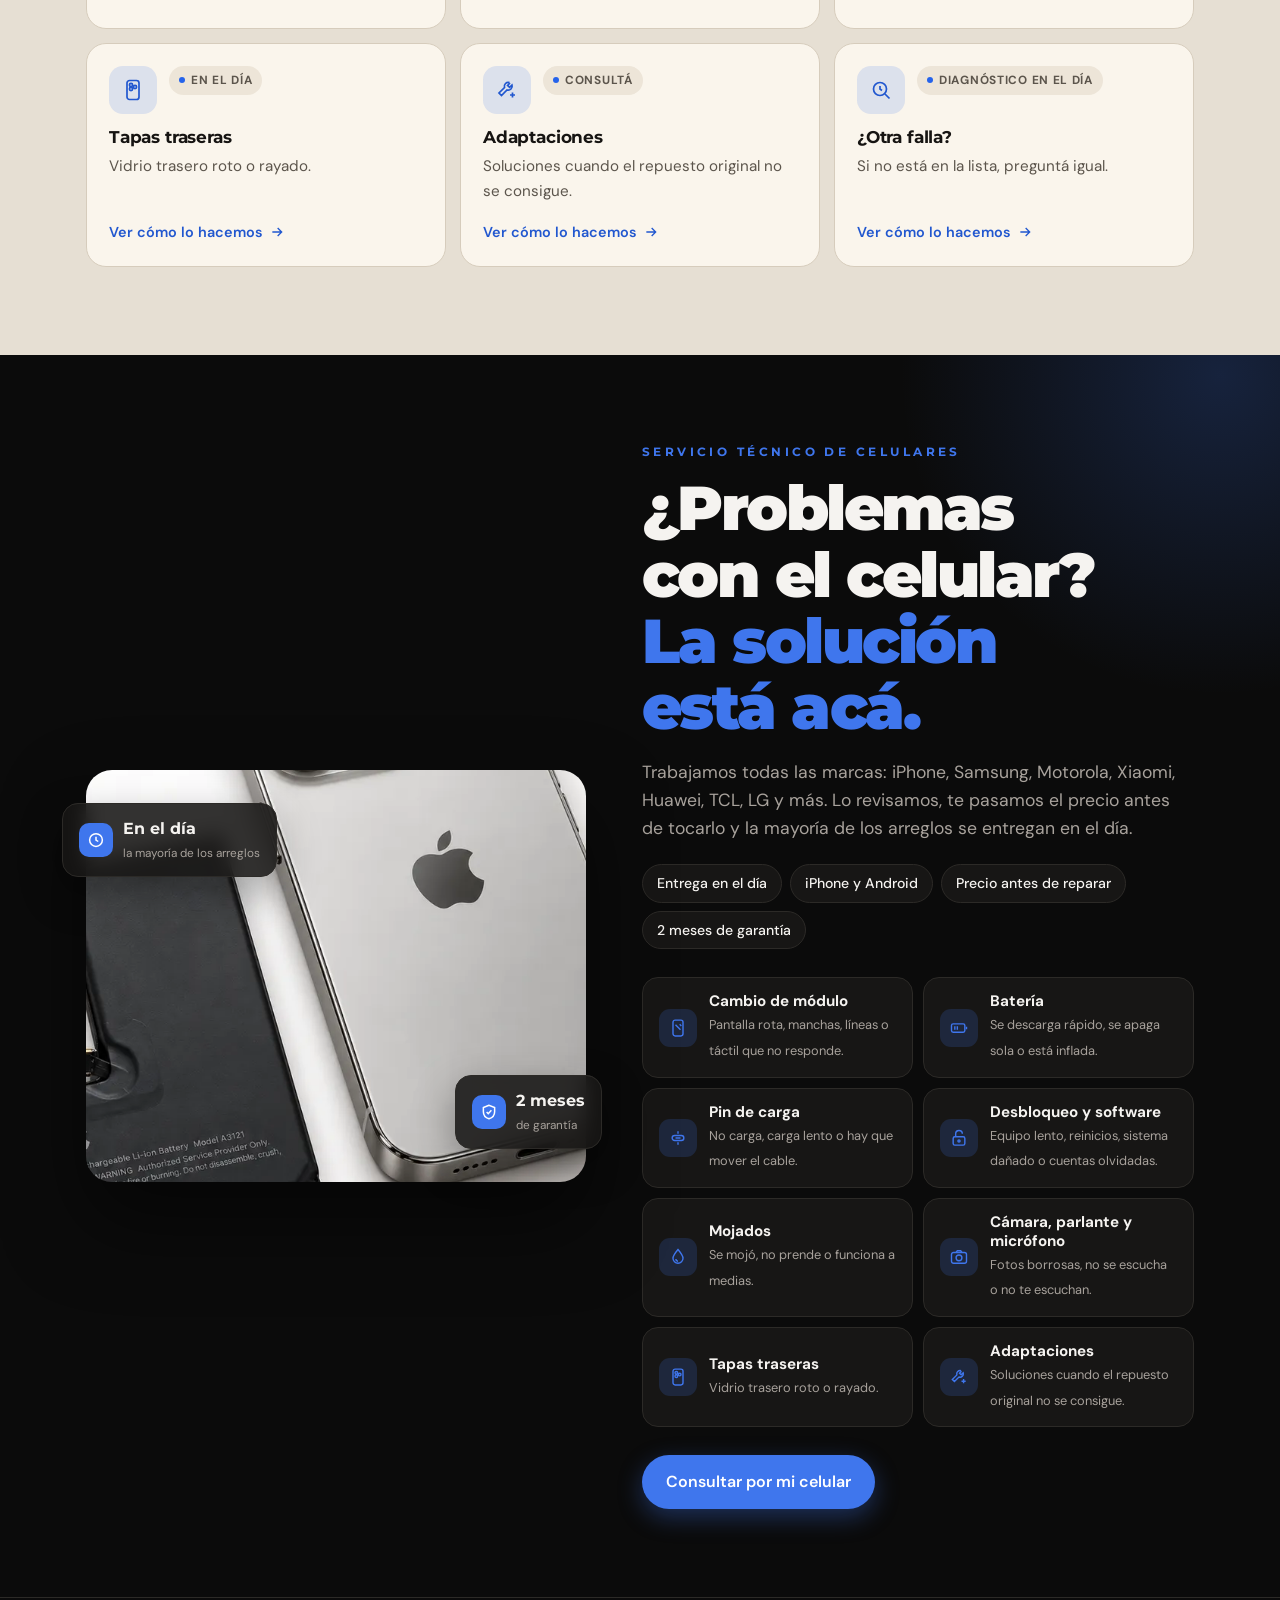
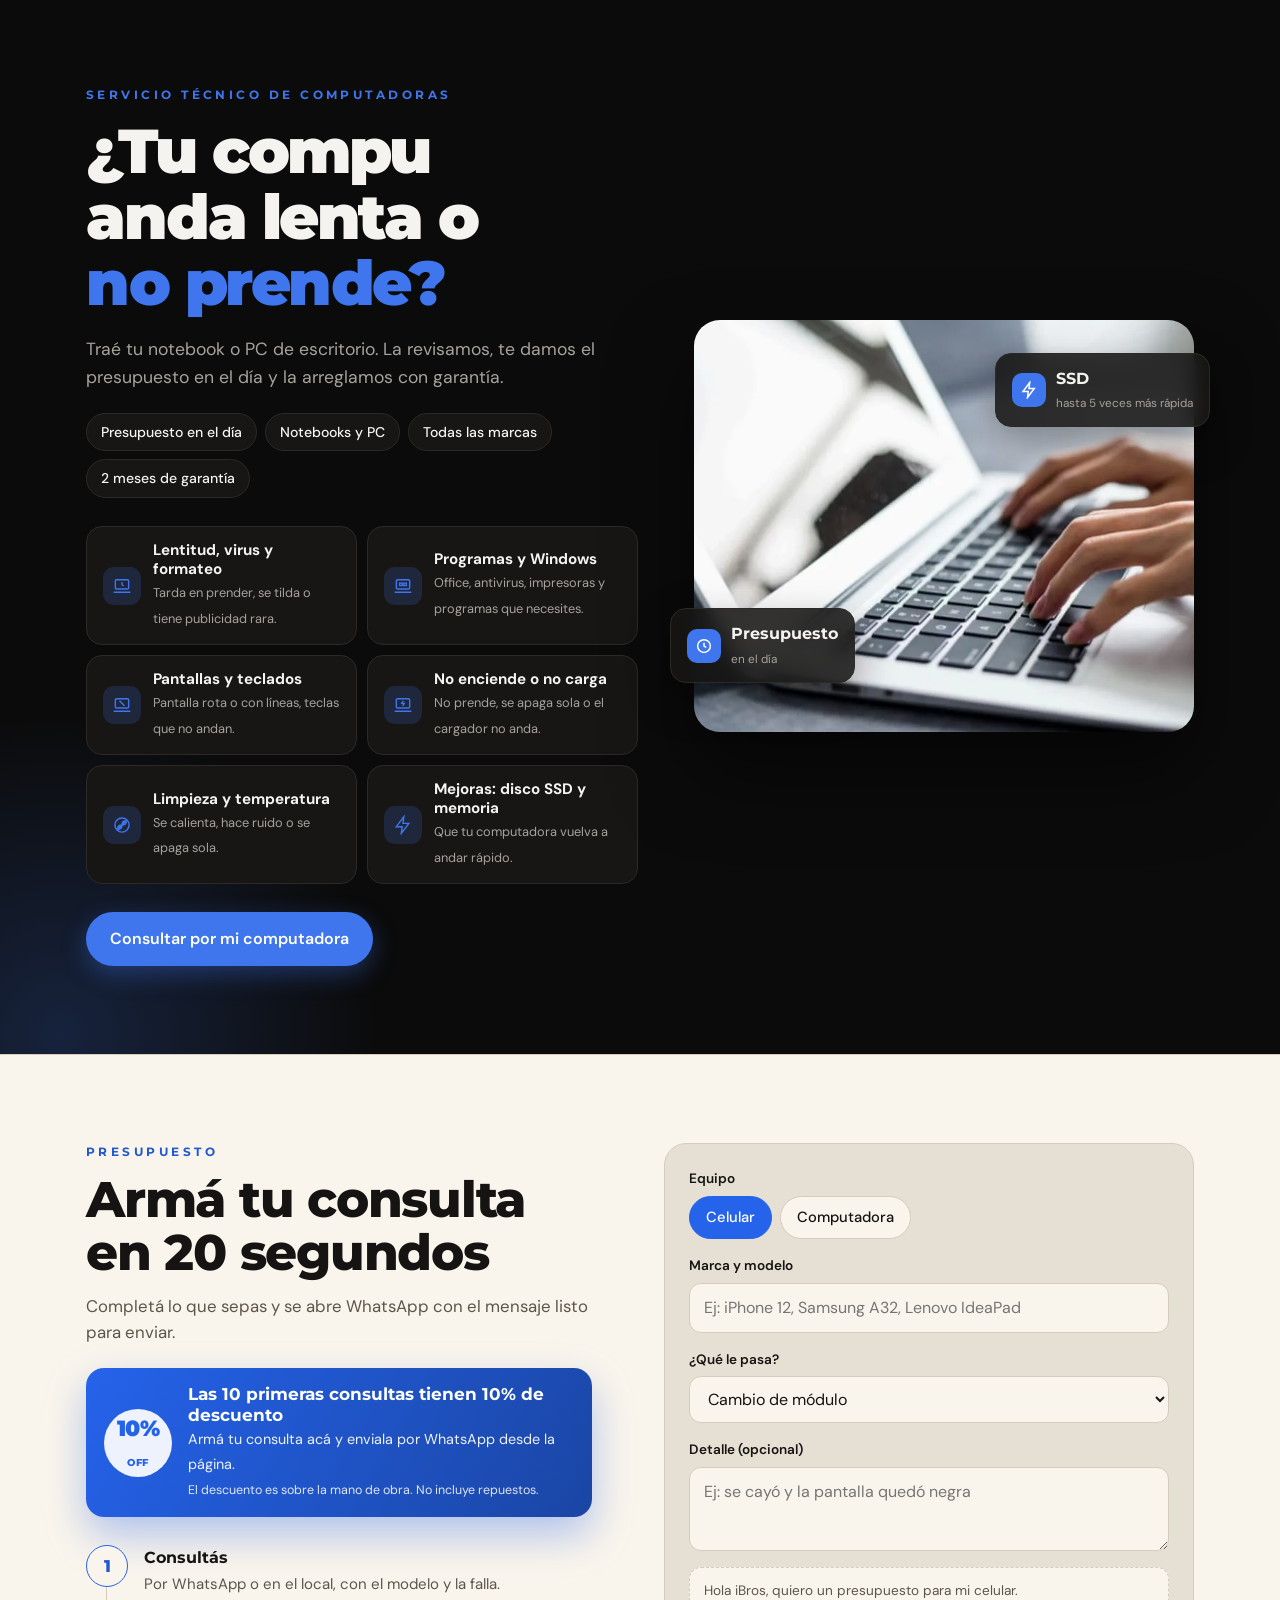
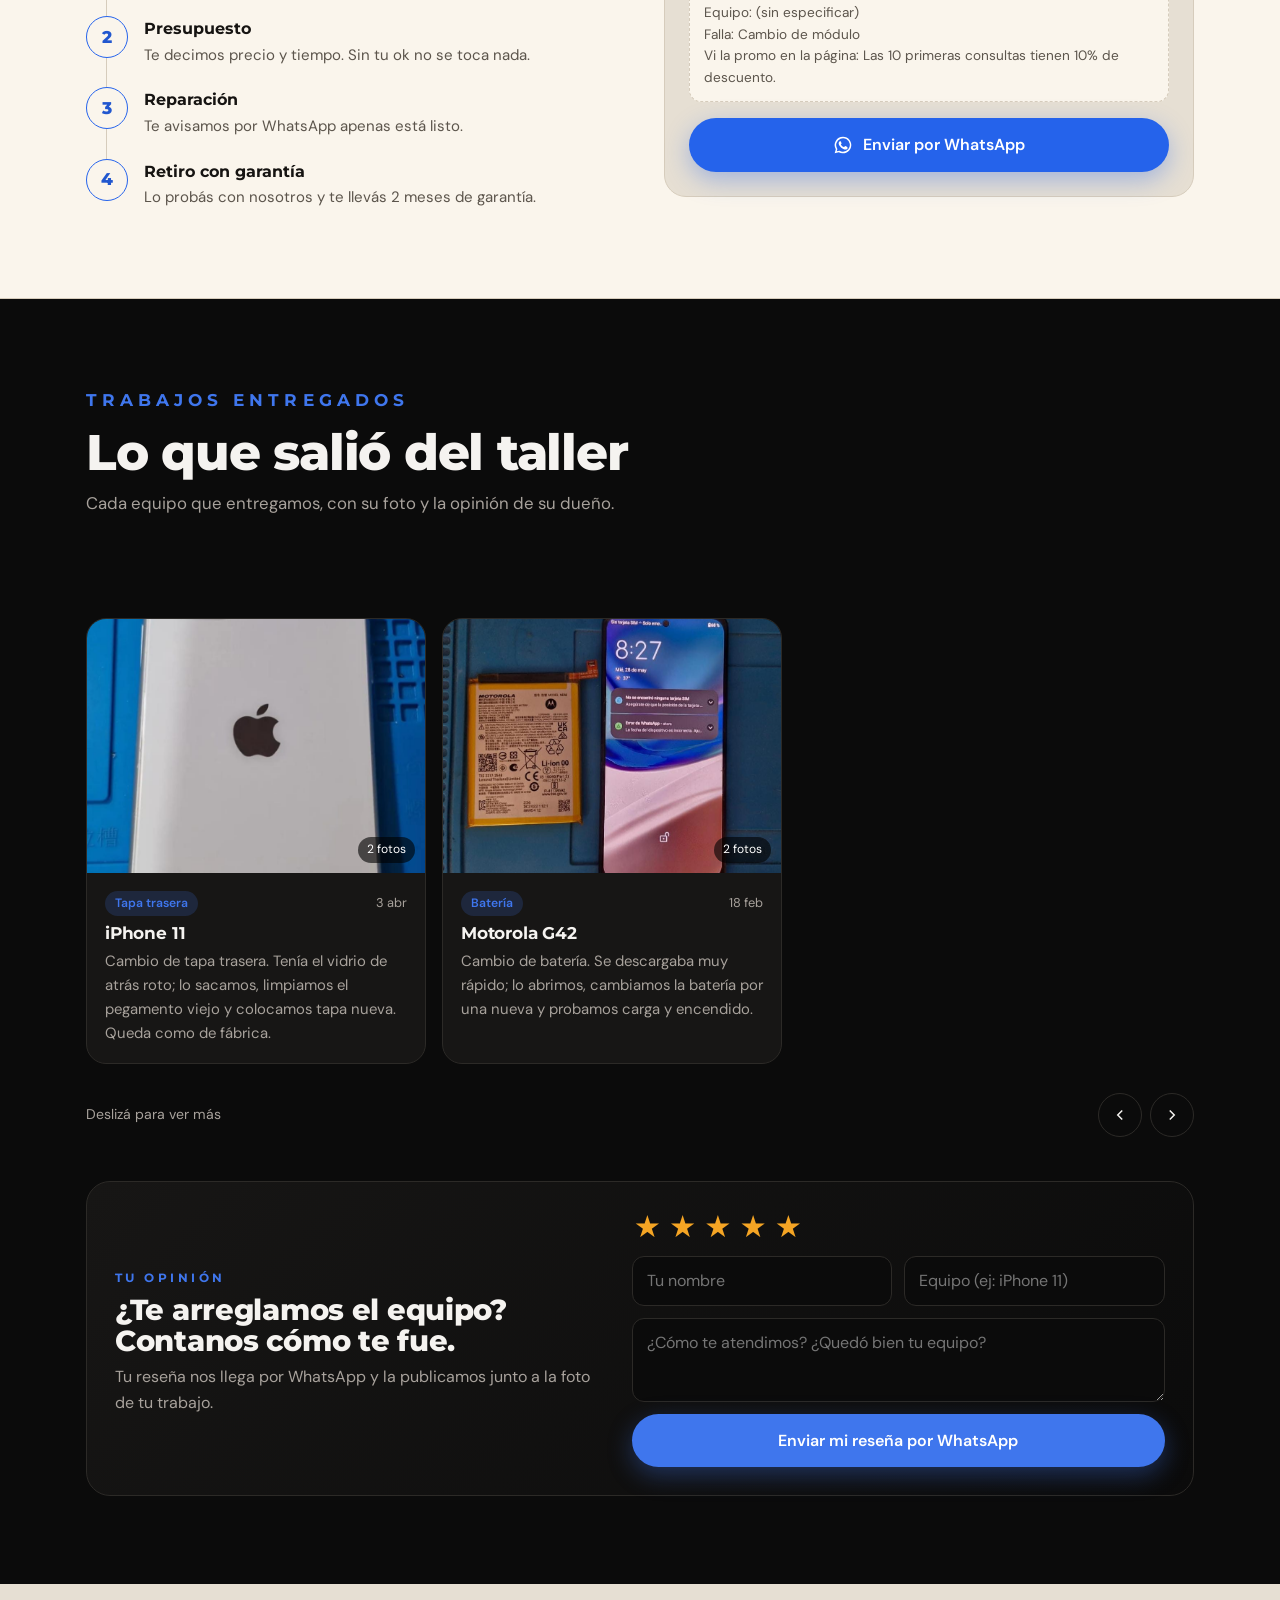
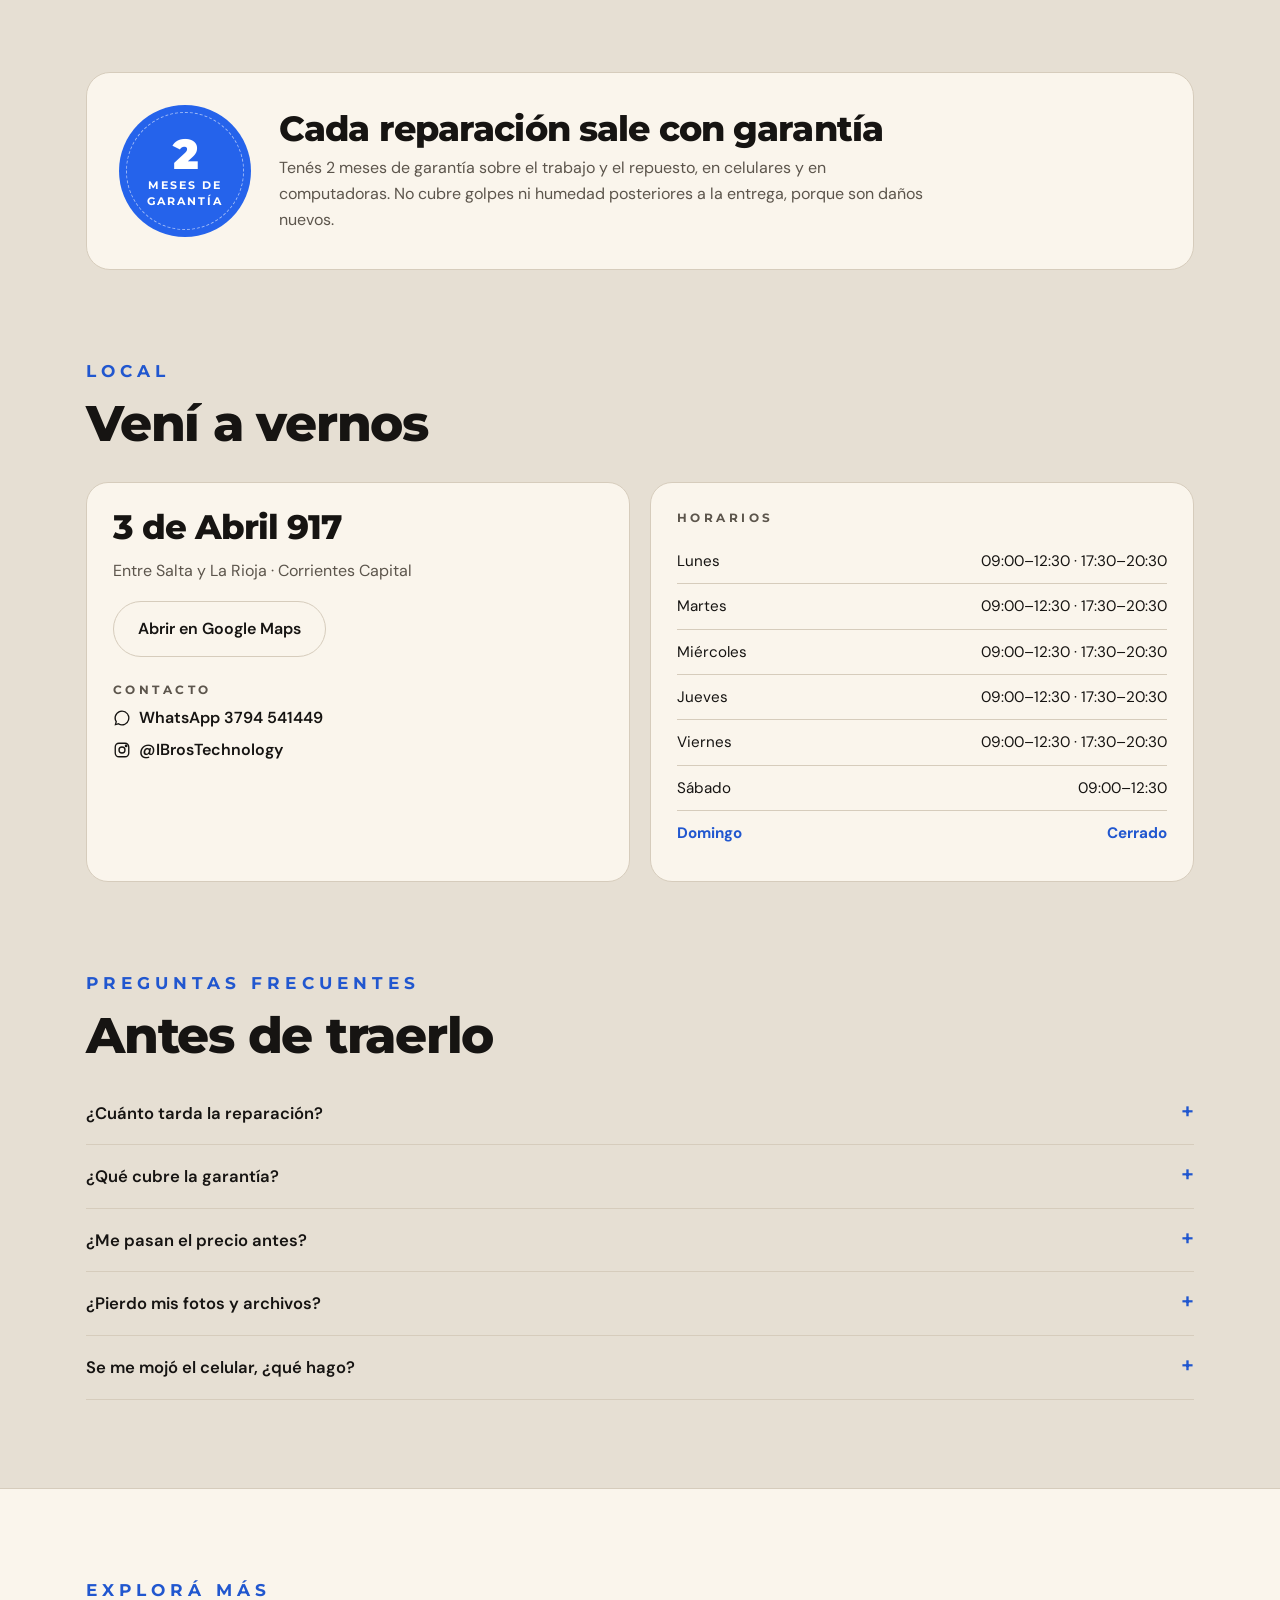
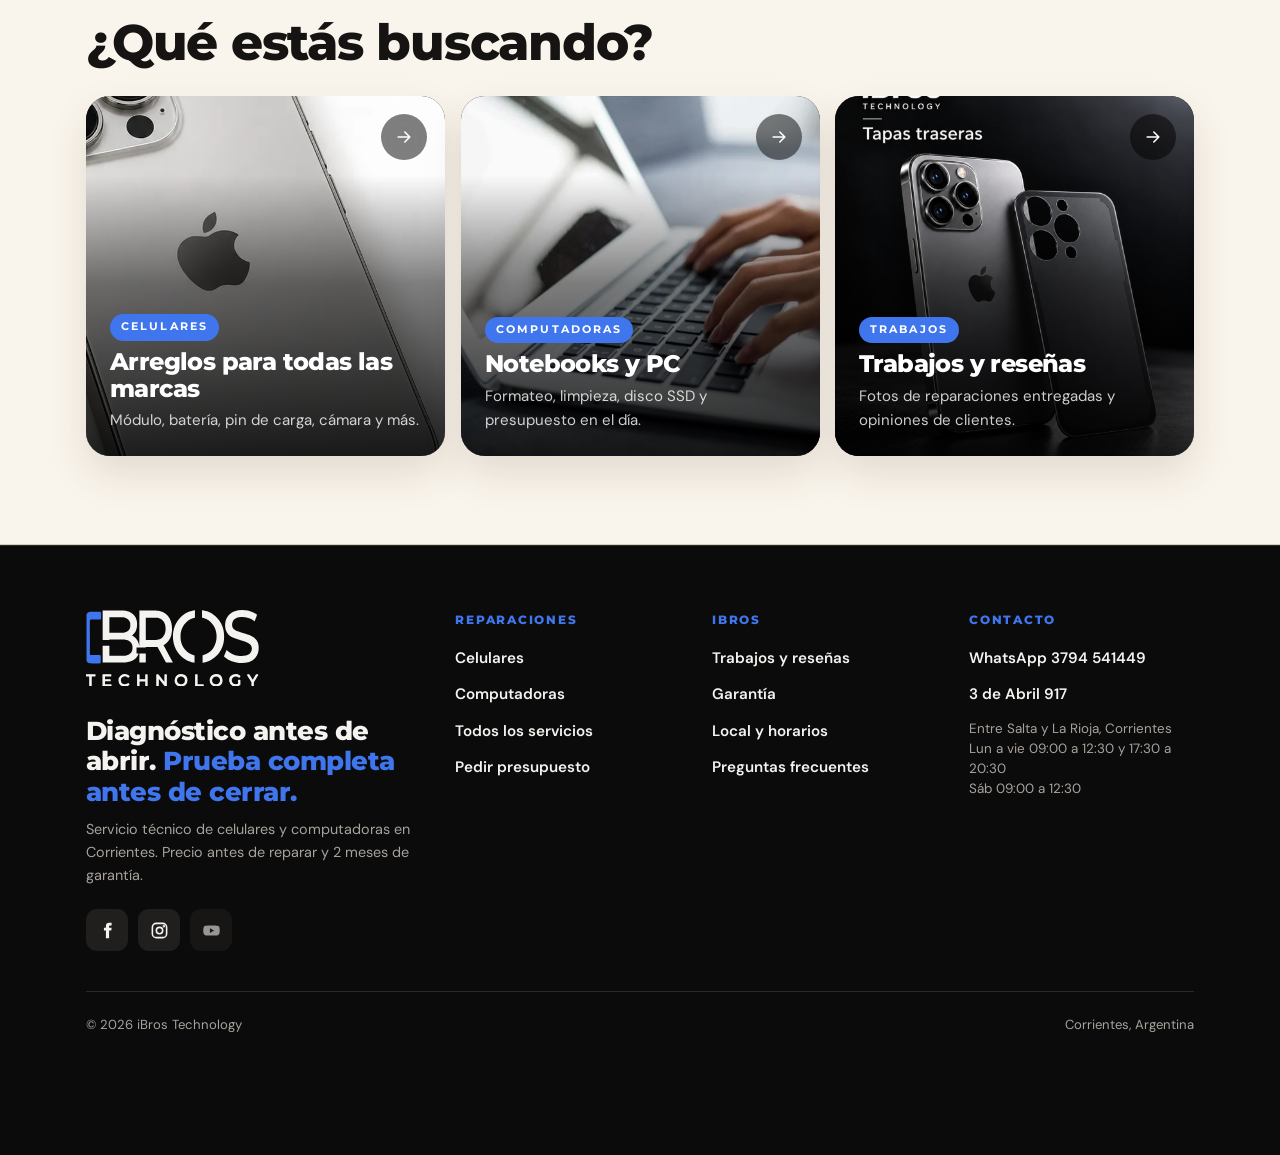
==== commit 3879985e: "Logo: TECHNOLOGY en negrita y logo más grande Co-Authored-By: Claude Opus 5.5 (1M context) <noreply@" ====
--- a/index.html
+++ b/index.html
@@ -60,10 +60,11 @@
 
 /* Logo */
 .logo{display:inline-flex;text-decoration:none;color:inherit;line-height:0}
-.logo .lg{height:42px;width:auto;display:block}
-footer .logo .lg{height:56px}
+.logo .lg{height:52px;width:auto;display:block}
+footer .logo .lg{height:76px}
 .lg-b{fill:var(--accent)}
 .lg-w{fill:currentColor}
+.lg-t{fill:currentColor;stroke:currentColor;stroke-width:12px;stroke-linejoin:round}
 
 /* Botones */
 .btn{display:inline-flex;align-items:center;justify-content:center;gap:10px;padding:14px 24px;border-radius:999px;font-weight:600;text-decoration:none;font-size:1rem;border:0;cursor:pointer;font-family:var(--body);transition:translate .25s var(--ease),box-shadow .25s var(--ease),background .25s,border-color .25s,color .25s}
@@ -504,7 +505,7 @@
 </head>
 <body>
 
-<svg width="0" height="0" style="position:absolute" aria-hidden="true"><symbol id="ibros-logo" viewBox="0 0 1567 689"><path class="lg-b" d="M30.5 482.6C19.8 480.0 11.9 473.5 7.0 463.5L4.5 458.5L4.5 250.0L4.5 41.5L6.7 36.8C9.5 30.6 16.4 23.4 22.1 20.5C29.8 16.5 37.0 16.0 83.0 16.1C131.3 16.1 132.3 16.2 135.3 22.0C136.9 25.1 137.0 28.3 136.8 53.2L136.5 81.0L133.7 83.7L131.0 86.5L85.5 87.0C34.3 87.6 36.7 87.2 35.5 95.2C35.2 97.6 35.0 168.0 35.2 251.7L35.5 403.9L37.8 406.2L40.1 408.5L84.3 409.0C108.6 409.3 129.1 409.9 129.9 410.4C133.5 412.7 134.0 417.3 134.0 446.4C134.0 462.5 133.6 476.0 133.0 477.4C132.5 478.8 130.6 480.9 128.8 482.0C125.6 483.9 123.8 484.0 80.5 483.9C48.3 483.9 34.1 483.5 30.5 482.6Z"/><path class="lg-w" fill-rule="evenodd" d="M344.5 688.3C332.6 686.7 321.0 680.9 313.4 672.8C304.3 662.9 300.0 651.7 300.0 637.8C300.0 604.3 329.5 581.5 364.1 588.0C371.0 589.3 380.5 593.8 385.3 598.1L389.1 601.5L385.7 604.8L382.2 608.2L378.7 605.1C368.1 595.8 348.0 593.7 333.2 600.5C317.8 607.6 308.0 626.4 310.7 644.0C314.0 665.0 331.0 679.2 353.0 679.1C363.6 679.0 370.7 676.7 378.3 670.7L382.2 667.7L385.3 670.8L388.4 674.0L385.6 676.9C377.4 685.4 359.8 690.3 344.5 688.3ZM851.8 688.0C825.9 683.4 809.0 663.5 809.0 637.8C809.0 602.8 840.8 579.9 876.6 589.0C900.4 595.1 915.6 616.8 913.7 641.9C912.1 662.9 898.8 680.0 879.4 686.0C872.1 688.2 858.5 689.2 851.8 688.0ZM1171.5 688.3C1159.7 686.7 1147.6 680.6 1140.1 672.4C1130.9 662.4 1126.9 651.8 1126.9 637.5C1126.9 608.2 1148.8 587.0 1179.1 587.0C1206.8 587.1 1227.6 604.7 1231.2 631.1C1234.0 652.6 1222.9 674.2 1204.3 683.1C1194.9 687.6 1181.8 689.7 1171.5 688.3ZM1345.4 687.6C1324.4 683.6 1309.7 668.9 1305.3 647.5C1300.9 626.0 1311.7 602.7 1330.6 593.2C1349.1 583.9 1373.7 585.3 1389.1 596.6C1391.8 598.6 1394.0 600.4 1394.0 600.8C1394.0 601.1 1392.6 602.9 1390.9 604.7L1387.7 607.9L1383.6 604.4C1376.6 598.4 1361.6 595.1 1349.9 596.9C1336.3 599.1 1324.8 607.6 1318.7 619.9C1315.7 626.1 1315.5 627.1 1315.5 637.5C1315.5 647.8 1315.7 648.9 1318.7 655.2C1325.9 670.5 1339.9 679.1 1357.4 679.1C1366.1 679.1 1372.9 677.6 1379.2 674.2L1384.0 671.7L1384.0 654.8L1384.0 638.0L1389.0 638.0L1394.0 638.0L1394.0 656.9L1394.0 675.9L1390.8 678.3C1379.4 686.9 1361.2 690.6 1345.4 687.6ZM35.0 642.5L35.0 597.0L17.5 597.0L0.0 597.0L0.0 592.5L0.0 588.0L40.5 588.0L81.0 588.0L81.0 592.5L81.0 597.0L63.5 597.0L46.0 597.0L46.0 642.5L46.0 688.0L40.5 688.0L35.0 688.0L35.0 642.5ZM155.0 638.0L155.0 588.0L189.5 588.0L224.0 588.0L224.0 592.5L224.0 597.0L195.0 597.0L166.0 597.0L166.0 615.0L166.0 633.0L192.0 633.0L218.0 633.0L218.0 637.0L218.0 641.0L192.0 641.0L166.0 641.0L166.0 660.0L166.0 679.0L196.0 679.0L226.0 679.0L226.0 683.5L226.0 688.0L190.5 688.0L155.0 688.0L155.0 638.0ZM469.0 638.0L469.0 588.0L474.5 588.0L480.0 588.0L480.0 610.5L480.0 633.0L511.2 632.8L542.5 632.5L542.8 610.2L543.0 588.0L548.0 588.0L553.0 588.0L553.0 638.0L553.0 688.0L548.0 688.0L543.0 688.0L543.0 665.0L543.0 642.0L511.5 642.0L480.0 642.0L480.0 665.0L480.0 688.0L474.5 688.0L469.0 688.0L469.0 638.0ZM643.0 638.0L643.0 588.0L647.8 588.0L652.5 588.1L684.5 628.3L716.5 668.5L716.8 628.2L717.0 588.0L722.0 588.0L727.0 588.0L727.0 638.0L727.0 688.0L722.8 688.0L718.5 688.0L686.5 647.6L654.5 607.2L654.2 647.6L654.0 688.0L648.5 688.0L643.0 688.0L643.0 638.0ZM995.0 638.0L995.0 588.0L1000.5 588.0L1006.0 588.0L1006.0 633.5L1006.0 679.0L1034.0 679.0L1062.0 679.0L1062.0 683.5L1062.0 688.0L1028.5 688.0L995.0 688.0L995.0 638.0ZM1506.0 671.0L1506.0 654.0L1487.1 623.1C1476.7 606.2 1467.7 591.3 1467.1 590.2C1466.0 588.1 1466.1 588.0 1471.4 588.0L1476.8 588.0L1493.7 615.5C1502.9 630.6 1510.8 643.0 1511.1 643.0C1511.4 643.0 1519.3 630.6 1528.6 615.5L1545.4 588.0L1550.7 588.0L1556.0 588.0L1548.2 600.8C1543.8 607.8 1534.9 622.4 1528.2 633.3L1516.0 653.1L1516.0 670.6L1516.0 688.0L1511.0 688.0L1506.0 688.0L1506.0 671.0ZM878.4 675.9C886.4 672.9 895.8 664.0 899.6 655.8C902.3 650.0 902.5 648.6 902.5 637.5C902.5 625.8 902.4 625.3 899.2 619.1C890.5 602.6 873.1 593.9 854.6 596.9C844.8 598.5 837.9 601.9 831.4 608.4C821.8 618.1 817.6 631.1 819.8 644.3C824.5 671.7 851.2 686.1 878.4 675.9ZM1196.3 675.8C1207.3 671.5 1216.1 661.5 1219.6 649.1C1222.2 640.4 1221.1 627.7 1217.2 619.7C1201.7 588.3 1155.7 588.6 1140.9 620.3C1137.7 627.1 1137.5 628.2 1137.5 638.0C1137.5 647.7 1137.7 649.0 1140.6 655.0C1150.4 675.8 1174.1 684.6 1196.3 675.8ZM1387.0 480.3C1343.9 477.1 1294.4 458.1 1265.0 433.5C1260.9 430.0 1256.0 425.6 1254.1 423.7L1250.8 420.2L1262.6 391.3C1269.0 375.5 1274.5 362.3 1274.7 362.1C1274.8 361.9 1278.2 364.7 1282.1 368.4C1306.7 391.7 1342.1 408.9 1377.7 415.0C1401.2 419.1 1428.8 418.5 1448.8 413.5C1461.0 410.4 1476.7 402.7 1484.2 396.0C1507.9 374.8 1510.4 333.2 1489.3 312.1C1473.9 296.8 1455.2 288.2 1409.5 275.5C1329.1 253.1 1299.1 236.6 1277.8 203.0C1264.9 182.5 1259.1 153.6 1261.8 123.8C1266.8 68.6 1297.8 28.4 1348.8 10.6C1398.9 -6.8 1467.4 -2.0 1517.6 22.6C1527.2 27.3 1546.0 38.8 1549.7 42.4C1550.7 43.3 1548.7 49.8 1540.4 73.0C1534.6 89.2 1529.7 102.6 1529.5 102.8C1529.4 103.0 1525.6 100.5 1521.2 97.2C1489.0 73.4 1447.5 61.4 1405.5 64.1C1379.9 65.7 1364.1 70.8 1348.2 82.6C1339.7 89.0 1336.1 93.6 1331.0 104.5C1322.6 122.3 1322.2 143.9 1330.1 159.8C1333.7 167.2 1341.8 175.7 1351.0 182.0C1363.8 190.7 1380.2 197.0 1421.4 209.0C1472.0 223.7 1482.8 227.5 1499.9 236.2C1533.9 253.7 1554.7 277.6 1562.5 308.3C1574.3 354.8 1562.3 405.2 1532.1 436.4C1502.4 467.1 1461.5 481.5 1406.0 480.8C1398.0 480.7 1389.5 480.5 1387.0 480.3ZM1057.0 445.0L1057.0 411.2L1060.5 410.6C1073.1 408.2 1094.7 398.6 1110.2 388.4C1122.6 380.3 1142.5 360.8 1151.5 348.0C1193.6 287.8 1194.9 198.5 1154.4 137.9C1132.2 104.7 1099.0 80.1 1066.3 72.5C1062.6 71.6 1057.8 70.5 1055.8 69.9L1052.0 68.9L1052.0 35.5C1052.0 4.3 1052.1 2.0 1053.8 2.0C1058.5 2.0 1086.2 8.4 1097.6 12.1C1112.5 17.0 1136.0 28.6 1150.0 38.0C1183.1 60.2 1208.5 89.1 1226.3 124.6C1244.4 160.9 1252.3 195.6 1252.2 239.5C1252.2 286.7 1244.7 319.8 1225.3 358.5C1196.5 415.8 1142.9 458.6 1081.0 473.9C1074.1 475.6 1065.9 477.4 1062.8 477.8L1057.0 478.7L1057.0 445.0ZM971.7 476.4C953.7 472.8 930.3 464.6 912.7 455.6C843.7 420.5 797.4 350.1 789.5 268.1C781.9 190.4 805.2 119.8 855.5 68.1C874.2 48.8 892.0 36.0 917.0 23.6C937.8 13.3 957.6 7.1 984.8 2.6L988.0 2.0L987.8 35.6L987.5 69.2L976.5 72.0C920.1 86.6 875.4 134.9 861.6 196.0C857.6 213.6 856.7 224.7 857.3 247.6C857.9 271.0 860.0 283.4 866.5 303.1C870.9 316.3 880.7 335.8 888.4 346.7C895.2 356.5 911.0 373.3 920.0 380.5C936.0 393.2 954.4 402.9 972.3 408.0L984.0 411.4L984.0 444.7L984.0 478.0L981.2 477.9C979.7 477.8 975.5 477.2 971.7 476.4ZM151.0 400.5L151.0 325.0L181.5 325.0L212.0 325.0L212.0 370.1L212.0 415.1L283.8 414.7C351.9 414.4 356.0 414.3 364.5 412.3C395.7 405.2 412.2 391.0 419.1 365.5C422.2 354.1 422.3 329.0 419.2 317.8C411.5 289.4 391.7 274.5 355.0 269.5C346.8 268.3 330.2 268.0 278.2 268.0C212.7 268.0 212.0 268.0 212.0 270.0C212.0 272.0 211.3 272.0 181.5 272.0L151.0 272.0L151.0 138.4L151.0 4.9L248.2 5.3C354.0 5.7 352.8 5.6 375.8 11.6C423.0 23.9 453.6 56.6 461.5 103.5C463.7 116.4 463.8 141.9 461.6 155.0C459.7 166.8 456.1 179.4 452.1 188.3C445.9 202.2 434.1 217.6 423.1 226.4L417.0 231.3L425.5 235.9C457.2 252.6 476.8 283.4 482.4 325.0C483.6 334.3 483.8 316.9 483.9 170.2L484.0 5.0L556.9 5.0C632.3 5.0 648.2 5.6 665.5 9.1C708.5 17.8 741.5 42.4 760.9 80.5C779.9 117.5 785.4 172.5 774.9 220.6C766.2 261.1 742.5 295.6 710.8 314.1C706.8 316.5 703.3 318.5 703.1 318.6C702.9 318.8 705.9 324.7 709.8 331.7C713.6 338.7 732.2 372.6 751.0 407.0C769.8 441.4 786.0 471.0 787.1 472.8L788.9 476.0L757.0 476.0L725.1 476.0L720.5 467.8C718.0 463.2 700.7 431.4 682.1 397.0L648.3 334.5L644.6 334.6C642.6 334.6 618.7 334.7 591.5 334.8C542.7 335.0 542.0 335.0 542.0 337.0C542.0 339.0 541.3 339.0 500.0 339.0L458.0 339.0L458.0 366.5L458.0 394.0L467.5 394.0L476.9 394.0L475.6 397.8C467.9 419.2 452.5 439.0 433.9 451.2C413.5 464.6 389.6 472.0 357.0 475.0C350.0 475.6 307.3 476.0 248.2 476.0L151.0 476.0L151.0 400.5ZM484.0 435.0L484.0 394.0L513.0 394.0L542.0 394.0L542.0 435.0L542.0 476.0L513.0 476.0L484.0 476.0L484.0 435.0ZM649.0 269.5C692.8 261.5 716.7 233.2 721.1 184.0C723.7 155.5 718.4 127.8 706.8 108.3C699.2 95.5 684.0 83.0 669.0 77.2C652.7 70.8 643.6 70.0 588.2 70.0L542.0 70.0L542.0 170.3C542.0 225.5 542.3 271.0 542.8 271.4C543.2 271.9 565.1 272.0 591.5 271.7C631.3 271.4 641.1 271.0 649.0 269.5ZM341.0 205.5C353.2 203.7 359.7 201.7 369.1 197.0C383.4 189.8 393.6 178.0 398.7 162.6C401.2 155.1 401.4 153.3 401.5 137.0C401.5 120.3 401.4 119.1 398.6 110.6C391.9 90.3 377.7 77.5 353.8 70.6C339.7 66.5 329.8 66.0 269.0 66.0L212.0 66.0L212.0 136.5L212.0 207.0L271.8 207.0C318.9 207.0 333.5 206.7 341.0 205.5Z"/></symbol></svg>
+<svg width="0" height="0" style="position:absolute" aria-hidden="true"><symbol id="ibros-logo" viewBox="0 0 1567 689"><path class="lg-b" d="M30.5 482.6C19.8 480.0 11.9 473.5 7.0 463.5L4.5 458.5L4.5 250.0L4.5 41.5L6.7 36.8C9.5 30.6 16.4 23.4 22.1 20.5C29.8 16.5 37.0 16.0 83.0 16.1C131.3 16.1 132.3 16.2 135.3 22.0C136.9 25.1 137.0 28.3 136.8 53.2L136.5 81.0L133.7 83.7L131.0 86.5L85.5 87.0C34.3 87.6 36.7 87.2 35.5 95.2C35.2 97.6 35.0 168.0 35.2 251.7L35.5 403.9L37.8 406.2L40.1 408.5L84.3 409.0C108.6 409.3 129.1 409.9 129.9 410.4C133.5 412.7 134.0 417.3 134.0 446.4C134.0 462.5 133.6 476.0 133.0 477.4C132.5 478.8 130.6 480.9 128.8 482.0C125.6 483.9 123.8 484.0 80.5 483.9C48.3 483.9 34.1 483.5 30.5 482.6Z"/><path class="lg-w" fill-rule="evenodd" d="M1387.0 480.3C1343.9 477.1 1294.4 458.1 1265.0 433.5C1260.9 430.0 1256.0 425.6 1254.1 423.7L1250.8 420.2L1262.6 391.3C1269.0 375.5 1274.5 362.3 1274.7 362.1C1274.8 361.9 1278.2 364.7 1282.1 368.4C1306.7 391.7 1342.1 408.9 1377.7 415.0C1401.2 419.1 1428.8 418.5 1448.8 413.5C1461.0 410.4 1476.7 402.7 1484.2 396.0C1507.9 374.8 1510.4 333.2 1489.3 312.1C1473.9 296.8 1455.2 288.2 1409.5 275.5C1329.1 253.1 1299.1 236.6 1277.8 203.0C1264.9 182.5 1259.1 153.6 1261.8 123.8C1266.8 68.6 1297.8 28.4 1348.8 10.6C1398.9 -6.8 1467.4 -2.0 1517.6 22.6C1527.2 27.3 1546.0 38.8 1549.7 42.4C1550.7 43.3 1548.7 49.8 1540.4 73.0C1534.6 89.2 1529.7 102.6 1529.5 102.8C1529.4 103.0 1525.6 100.5 1521.2 97.2C1489.0 73.4 1447.5 61.4 1405.5 64.1C1379.9 65.7 1364.1 70.8 1348.2 82.6C1339.7 89.0 1336.1 93.6 1331.0 104.5C1322.6 122.3 1322.2 143.9 1330.1 159.8C1333.7 167.2 1341.8 175.7 1351.0 182.0C1363.8 190.7 1380.2 197.0 1421.4 209.0C1472.0 223.7 1482.8 227.5 1499.9 236.2C1533.9 253.7 1554.7 277.6 1562.5 308.3C1574.3 354.8 1562.3 405.2 1532.1 436.4C1502.4 467.1 1461.5 481.5 1406.0 480.8C1398.0 480.7 1389.5 480.5 1387.0 480.3ZM1057.0 445.0L1057.0 411.2L1060.5 410.6C1073.1 408.2 1094.7 398.6 1110.2 388.4C1122.6 380.3 1142.5 360.8 1151.5 348.0C1193.6 287.8 1194.9 198.5 1154.4 137.9C1132.2 104.7 1099.0 80.1 1066.3 72.5C1062.6 71.6 1057.8 70.5 1055.8 69.9L1052.0 68.9L1052.0 35.5C1052.0 4.3 1052.1 2.0 1053.8 2.0C1058.5 2.0 1086.2 8.4 1097.6 12.1C1112.5 17.0 1136.0 28.6 1150.0 38.0C1183.1 60.2 1208.5 89.1 1226.3 124.6C1244.4 160.9 1252.3 195.6 1252.2 239.5C1252.2 286.7 1244.7 319.8 1225.3 358.5C1196.5 415.8 1142.9 458.6 1081.0 473.9C1074.1 475.6 1065.9 477.4 1062.8 477.8L1057.0 478.7L1057.0 445.0ZM971.7 476.4C953.7 472.8 930.3 464.6 912.7 455.6C843.7 420.5 797.4 350.1 789.5 268.1C781.9 190.4 805.2 119.8 855.5 68.1C874.2 48.8 892.0 36.0 917.0 23.6C937.8 13.3 957.6 7.1 984.8 2.6L988.0 2.0L987.8 35.6L987.5 69.2L976.5 72.0C920.1 86.6 875.4 134.9 861.6 196.0C857.6 213.6 856.7 224.7 857.3 247.6C857.9 271.0 860.0 283.4 866.5 303.1C870.9 316.3 880.7 335.8 888.4 346.7C895.2 356.5 911.0 373.3 920.0 380.5C936.0 393.2 954.4 402.9 972.3 408.0L984.0 411.4L984.0 444.7L984.0 478.0L981.2 477.9C979.7 477.8 975.5 477.2 971.7 476.4ZM151.0 400.5L151.0 325.0L181.5 325.0L212.0 325.0L212.0 370.1L212.0 415.1L283.8 414.7C351.9 414.4 356.0 414.3 364.5 412.3C395.7 405.2 412.2 391.0 419.1 365.5C422.2 354.1 422.3 329.0 419.2 317.8C411.5 289.4 391.7 274.5 355.0 269.5C346.8 268.3 330.2 268.0 278.2 268.0C212.7 268.0 212.0 268.0 212.0 270.0C212.0 272.0 211.3 272.0 181.5 272.0L151.0 272.0L151.0 138.4L151.0 4.9L248.2 5.3C354.0 5.7 352.8 5.6 375.8 11.6C423.0 23.9 453.6 56.6 461.5 103.5C463.7 116.4 463.8 141.9 461.6 155.0C459.7 166.8 456.1 179.4 452.1 188.3C445.9 202.2 434.1 217.6 423.1 226.4L417.0 231.3L425.5 235.9C457.2 252.6 476.8 283.4 482.4 325.0C483.6 334.3 483.8 316.9 483.9 170.2L484.0 5.0L556.9 5.0C632.3 5.0 648.2 5.6 665.5 9.1C708.5 17.8 741.5 42.4 760.9 80.5C779.9 117.5 785.4 172.5 774.9 220.6C766.2 261.1 742.5 295.6 710.8 314.1C706.8 316.5 703.3 318.5 703.1 318.6C702.9 318.8 705.9 324.7 709.8 331.7C713.6 338.7 732.2 372.6 751.0 407.0C769.8 441.4 786.0 471.0 787.1 472.8L788.9 476.0L757.0 476.0L725.1 476.0L720.5 467.8C718.0 463.2 700.7 431.4 682.1 397.0L648.3 334.5L644.6 334.6C642.6 334.6 618.7 334.7 591.5 334.8C542.7 335.0 542.0 335.0 542.0 337.0C542.0 339.0 541.3 339.0 500.0 339.0L458.0 339.0L458.0 366.5L458.0 394.0L467.5 394.0L476.9 394.0L475.6 397.8C467.9 419.2 452.5 439.0 433.9 451.2C413.5 464.6 389.6 472.0 357.0 475.0C350.0 475.6 307.3 476.0 248.2 476.0L151.0 476.0L151.0 400.5ZM484.0 435.0L484.0 394.0L513.0 394.0L542.0 394.0L542.0 435.0L542.0 476.0L513.0 476.0L484.0 476.0L484.0 435.0ZM649.0 269.5C692.8 261.5 716.7 233.2 721.1 184.0C723.7 155.5 718.4 127.8 706.8 108.3C699.2 95.5 684.0 83.0 669.0 77.2C652.7 70.8 643.6 70.0 588.2 70.0L542.0 70.0L542.0 170.3C542.0 225.5 542.3 271.0 542.8 271.4C543.2 271.9 565.1 272.0 591.5 271.7C631.3 271.4 641.1 271.0 649.0 269.5ZM341.0 205.5C353.2 203.7 359.7 201.7 369.1 197.0C383.4 189.8 393.6 178.0 398.7 162.6C401.2 155.1 401.4 153.3 401.5 137.0C401.5 120.3 401.4 119.1 398.6 110.6C391.9 90.3 377.7 77.5 353.8 70.6C339.7 66.5 329.8 66.0 269.0 66.0L212.0 66.0L212.0 136.5L212.0 207.0L271.8 207.0C318.9 207.0 333.5 206.7 341.0 205.5Z"/><path class="lg-t" d="M344.5 688.3C332.6 686.7 321.0 680.9 313.4 672.8C304.3 662.9 300.0 651.7 300.0 637.8C300.0 604.3 329.5 581.5 364.1 588.0C371.0 589.3 380.5 593.8 385.3 598.1L389.1 601.5L385.7 604.8L382.2 608.2L378.7 605.1C368.1 595.8 348.0 593.7 333.2 600.5C317.8 607.6 308.0 626.4 310.7 644.0C314.0 665.0 331.0 679.2 353.0 679.1C363.6 679.0 370.7 676.7 378.3 670.7L382.2 667.7L385.3 670.8L388.4 674.0L385.6 676.9C377.4 685.4 359.8 690.3 344.5 688.3ZM851.8 688.0C825.9 683.4 809.0 663.5 809.0 637.8C809.0 602.8 840.8 579.9 876.6 589.0C900.4 595.1 915.6 616.8 913.7 641.9C912.1 662.9 898.8 680.0 879.4 686.0C872.1 688.2 858.5 689.2 851.8 688.0ZM1171.5 688.3C1159.7 686.7 1147.6 680.6 1140.1 672.4C1130.9 662.4 1126.9 651.8 1126.9 637.5C1126.9 608.2 1148.8 587.0 1179.1 587.0C1206.8 587.1 1227.6 604.7 1231.2 631.1C1234.0 652.6 1222.9 674.2 1204.3 683.1C1194.9 687.6 1181.8 689.7 1171.5 688.3ZM1345.4 687.6C1324.4 683.6 1309.7 668.9 1305.3 647.5C1300.9 626.0 1311.7 602.7 1330.6 593.2C1349.1 583.9 1373.7 585.3 1389.1 596.6C1391.8 598.6 1394.0 600.4 1394.0 600.8C1394.0 601.1 1392.6 602.9 1390.9 604.7L1387.7 607.9L1383.6 604.4C1376.6 598.4 1361.6 595.1 1349.9 596.9C1336.3 599.1 1324.8 607.6 1318.7 619.9C1315.7 626.1 1315.5 627.1 1315.5 637.5C1315.5 647.8 1315.7 648.9 1318.7 655.2C1325.9 670.5 1339.9 679.1 1357.4 679.1C1366.1 679.1 1372.9 677.6 1379.2 674.2L1384.0 671.7L1384.0 654.8L1384.0 638.0L1389.0 638.0L1394.0 638.0L1394.0 656.9L1394.0 675.9L1390.8 678.3C1379.4 686.9 1361.2 690.6 1345.4 687.6ZM35.0 642.5L35.0 597.0L17.5 597.0L0.0 597.0L0.0 592.5L0.0 588.0L40.5 588.0L81.0 588.0L81.0 592.5L81.0 597.0L63.5 597.0L46.0 597.0L46.0 642.5L46.0 688.0L40.5 688.0L35.0 688.0L35.0 642.5ZM155.0 638.0L155.0 588.0L189.5 588.0L224.0 588.0L224.0 592.5L224.0 597.0L195.0 597.0L166.0 597.0L166.0 615.0L166.0 633.0L192.0 633.0L218.0 633.0L218.0 637.0L218.0 641.0L192.0 641.0L166.0 641.0L166.0 660.0L166.0 679.0L196.0 679.0L226.0 679.0L226.0 683.5L226.0 688.0L190.5 688.0L155.0 688.0L155.0 638.0ZM469.0 638.0L469.0 588.0L474.5 588.0L480.0 588.0L480.0 610.5L480.0 633.0L511.2 632.8L542.5 632.5L542.8 610.2L543.0 588.0L548.0 588.0L553.0 588.0L553.0 638.0L553.0 688.0L548.0 688.0L543.0 688.0L543.0 665.0L543.0 642.0L511.5 642.0L480.0 642.0L480.0 665.0L480.0 688.0L474.5 688.0L469.0 688.0L469.0 638.0ZM643.0 638.0L643.0 588.0L647.8 588.0L652.5 588.1L684.5 628.3L716.5 668.5L716.8 628.2L717.0 588.0L722.0 588.0L727.0 588.0L727.0 638.0L727.0 688.0L722.8 688.0L718.5 688.0L686.5 647.6L654.5 607.2L654.2 647.6L654.0 688.0L648.5 688.0L643.0 688.0L643.0 638.0ZM995.0 638.0L995.0 588.0L1000.5 588.0L1006.0 588.0L1006.0 633.5L1006.0 679.0L1034.0 679.0L1062.0 679.0L1062.0 683.5L1062.0 688.0L1028.5 688.0L995.0 688.0L995.0 638.0ZM1506.0 671.0L1506.0 654.0L1487.1 623.1C1476.7 606.2 1467.7 591.3 1467.1 590.2C1466.0 588.1 1466.1 588.0 1471.4 588.0L1476.8 588.0L1493.7 615.5C1502.9 630.6 1510.8 643.0 1511.1 643.0C1511.4 643.0 1519.3 630.6 1528.6 615.5L1545.4 588.0L1550.7 588.0L1556.0 588.0L1548.2 600.8C1543.8 607.8 1534.9 622.4 1528.2 633.3L1516.0 653.1L1516.0 670.6L1516.0 688.0L1511.0 688.0L1506.0 688.0L1506.0 671.0ZM878.4 675.9C886.4 672.9 895.8 664.0 899.6 655.8C902.3 650.0 902.5 648.6 902.5 637.5C902.5 625.8 902.4 625.3 899.2 619.1C890.5 602.6 873.1 593.9 854.6 596.9C844.8 598.5 837.9 601.9 831.4 608.4C821.8 618.1 817.6 631.1 819.8 644.3C824.5 671.7 851.2 686.1 878.4 675.9ZM1196.3 675.8C1207.3 671.5 1216.1 661.5 1219.6 649.1C1222.2 640.4 1221.1 627.7 1217.2 619.7C1201.7 588.3 1155.7 588.6 1140.9 620.3C1137.7 627.1 1137.5 628.2 1137.5 638.0C1137.5 647.7 1137.7 649.0 1140.6 655.0C1150.4 675.8 1174.1 684.6 1196.3 675.8Z"/></symbol></svg>
 <div class="progress" id="progress"></div>
 
 <header class="bar" id="bar"><div class="wrap">
